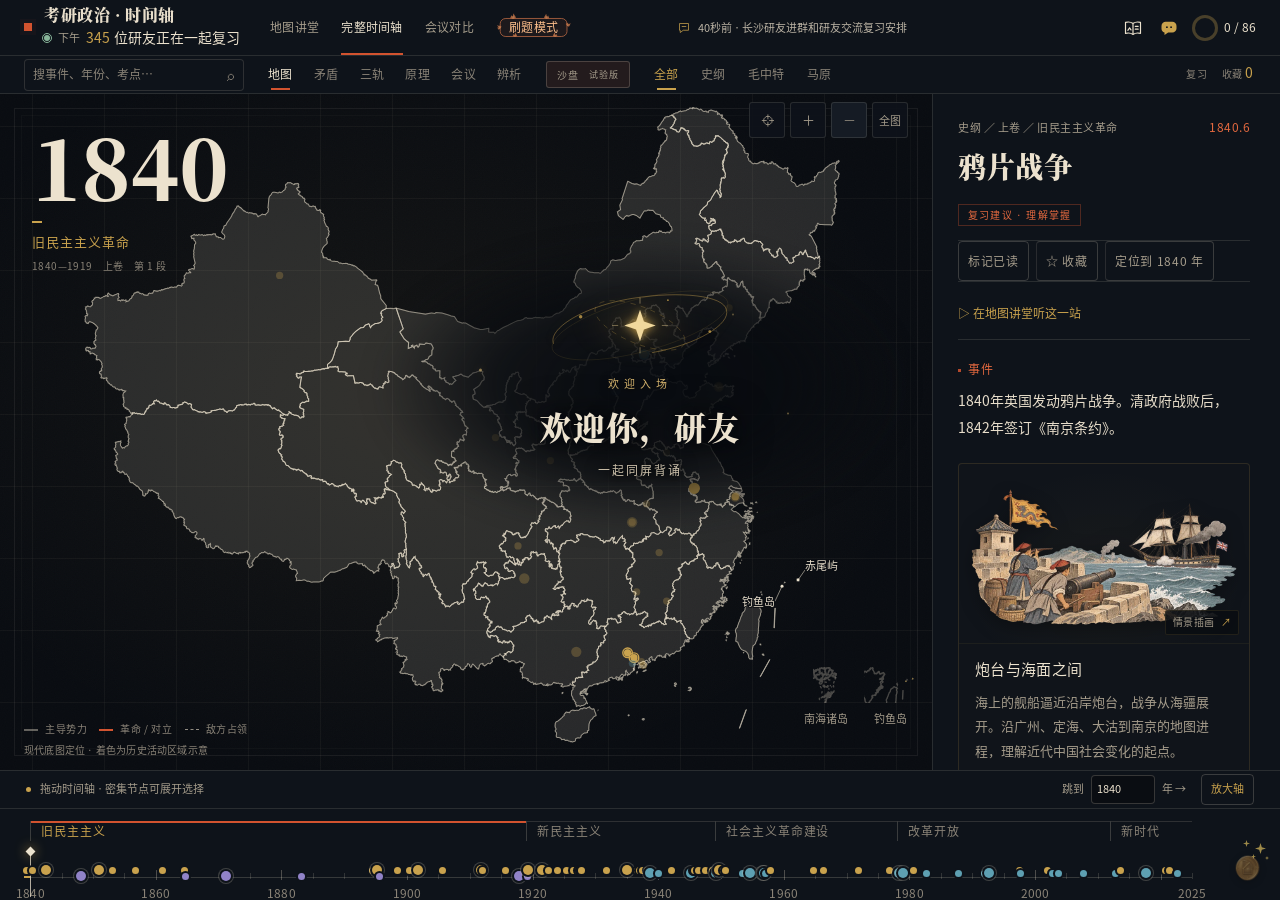
==== kaoyan-review.html @ 4784ce2b "史纲地图讲堂：47站语音讲解 + 动态地图 + 原创自测" ====
<!DOCTYPE html>
<html lang="zh-CN" data-theme="dark">
<head>
<meta charset="utf-8">
<meta name="viewport" content="width=device-width, initial-scale=1, viewport-fit=cover">
<title>考研政治 · 时间轴复习工作台</title>
<link rel="icon" href="data:image/svg+xml,%3Csvg xmlns=%27http://www.w3.org/2000/svg%27 viewBox=%270 0 64 64%27%3E%3Crect width=%2764%27 height=%2764%27 rx=%2714%27 fill=%27%230b1119%27/%3E%3Cpath d=%27M12 32h40%27 stroke=%27%23c9a24d%27 stroke-width=%272%27/%3E%3Ccircle cx=%2732%27 cy=%2732%27 r=%277%27 fill=%27%23c9a24d%27/%3E%3C/svg%3E">
<meta name="description" content="1840—2025 的考研政治时间轴：事件、矛盾、考点、易错，一轴串起史纲 / 毛中特 / 马原。">
<link rel="stylesheet" href="src/study-fonts.css?v=51">
<style>  :root{
    --plate:#080B10; --plate-2:#0D1219;
    --bg:#0A0D12; --surface:#0E131A; --surface-2:#151B24; --surface-3:#1B222C;
    --line:rgba(236,226,206,.11); --line-2:rgba(236,226,206,.19); --line-3:rgba(236,226,206,.30);
    --paper:#ECE2CE; --ink:#191C22; --text:#E8DECB; --text-dim:#A69D8C; --text-faint:#8A8377;
    --jin:#C9A24D; --qing:#5EA0B2; --dian:#9183C8; --zhu:#D2532F; --zhu-ink:#A2311C; --zhu-text:#E4693F;
    --serif:"KYSong","Songti SC","STSongti-SC",serif;
    --sans:"KYHan","PingFang SC","Hiragino Sans GB","Microsoft YaHei",sans-serif;
    --ease:cubic-bezier(.22,.68,.24,1);
  }
  @media (prefers-color-scheme: dark){ :root{ --plate:#080B10; --bg:#0A0D12; --surface:#0E131A; --text:#E8DECB; } }
  *{ box-sizing:border-box; margin:0; padding:0; }
  [hidden]{ display:none !important; }
  html,body{ height:100%; }
  body{ background:var(--bg); color:var(--text); font-family:var(--sans); font-size:15px;
    -webkit-font-smoothing:antialiased; text-rendering:optimizeLegibility; overflow:hidden; }
  button{ font:inherit; color:inherit; background:none; border:0; cursor:pointer; }
  input{ font:inherit; color:inherit; }
  ::selection{ background:rgba(201,162,77,.3); }
  button:focus-visible, a:focus-visible, [tabindex]:focus-visible{ outline:1.5px solid var(--jin); outline-offset:3px; }
  #q:focus-visible{ outline:1.5px solid var(--jin); outline-offset:2px; }

  /* ---------- 骨架 ---------- */
  #app{ display:grid; grid-template-rows:auto auto auto minmax(0,1fr) auto; grid-template-columns:minmax(0,1fr);
    height:100dvh; overflow:hidden; }

  #top{ display:flex; align-items:center; gap:22px; padding:0 22px; height:62px; min-width:0;
    border-bottom:1px solid var(--line); background:var(--surface); }
  #brand{ display:flex; align-items:center; gap:11px; min-width:0; }
  #brand em{ display:block; width:9px; height:9px; background:var(--zhu); flex:none; }
  #brand b{ display:block; font:700 16px/1.1 var(--serif); letter-spacing:.04em; white-space:nowrap; }
  #brand span{ display:block; margin-top:4px; font:400 12px/1 var(--sans); color:var(--text-faint); letter-spacing:.14em; white-space:nowrap; }

  #searchWrap{ position:relative; flex:1 1 200px; max-width:300px; }
  #q{ width:100%; height:34px; padding:0 26px 0 2px; background:none; border:0; border-bottom:1px solid var(--line-2);
    border-radius:0; font-size:14px; outline:none; transition:border-color .2s var(--ease); }
  #q:focus{ border-bottom-color:var(--jin); }
  #q::placeholder{ color:var(--text-faint); font-size:13px; }
  #q::-webkit-search-cancel-button{ -webkit-appearance:none; appearance:none; }
  #searchIcon{ position:absolute; right:4px; top:8px; color:var(--text-faint); font-size:14px; pointer-events:none; }

  .seg{ display:flex; gap:2px; flex:none; }
  .seg button{ position:relative; padding:0 13px; height:34px; font-size:13.5px; color:var(--text-faint);
    letter-spacing:.08em; transition:color .2s var(--ease); }
  .seg button::after{ content:""; position:absolute; left:13px; right:13px; bottom:0; height:1.5px;
    background:transparent; transition:background .2s var(--ease); }
  .seg button:hover{ color:var(--text-dim); }
  .seg button[aria-selected="true"]{ color:var(--text); }
  .seg button[aria-selected="true"]::after{ background:var(--zhu); }

  #stats{ display:flex; align-items:center; gap:14px; margin-left:auto; flex:none; }
  .stat{ padding:5px 2px; font-size:12.5px; color:var(--text-faint); letter-spacing:.06em; transition:color .2s var(--ease); }
  .stat:hover{ color:var(--text); }
  .stat b{ font:600 14px/1 var(--sans); color:var(--jin); font-variant-numeric:tabular-nums; }
  .stat[aria-pressed="true"]{ color:var(--text); box-shadow:inset 0 -1.5px 0 var(--jin); }
  #prog{ width:86px; height:1.5px; background:var(--line-2); position:relative; }
  #prog i{ display:block; height:100%; width:0; background:var(--jin);  }

  /* ---------- 案面 ---------- */
  main{ display:grid; grid-template-columns:minmax(0,1fr) 448px; min-height:0; }
  #stage{ position:relative; min-width:0; background:var(--plate); overflow:hidden; }
  #plate{ position:absolute; inset:0; }
  #plate::after{ content:""; position:absolute; inset:0; pointer-events:none;
    background-image:url("data:image/svg+xml,%3Csvg xmlns='http://www.w3.org/2000/svg' width='160' height='160'%3E%3Cfilter id='n'%3E%3CfeTurbulence type='fractalNoise' baseFrequency='.9' numOctaves='3' stitchTiles='stitch'/%3E%3C/filter%3E%3Crect width='160' height='160' filter='url(%23n)' opacity='.5'/%3E%3C/svg%3E");
    opacity:.035; mix-blend-mode:screen; }
  #plateGrid{ position:absolute; inset:-40px;
    background-image:linear-gradient(rgba(236,226,206,.042) 1px,transparent 1px),linear-gradient(90deg,rgba(236,226,206,.042) 1px,transparent 1px);
    background-size:72px 72px; }
  #plateGlow{ position:absolute; inset:0;
    background:radial-gradient(760px 560px at 44% 46%, rgba(201,162,77,.085), rgba(201,162,77,0) 68%); }
  #pFrame{ position:absolute; inset:18px; border:1px solid rgba(236,226,206,.10); pointer-events:none; }
  #pFrame::after{ content:""; position:absolute; inset:6px; border:1px solid rgba(236,226,206,.05); }
  #pMarks span{ position:absolute; width:13px; height:13px; pointer-events:none; }
  #pMarks span::before, #pMarks span::after{ content:""; position:absolute; background:rgba(236,226,206,.34); }
  #pMarks span::before{ width:13px; height:1px; } #pMarks span::after{ width:1px; height:13px; }
  #pMarks span:nth-child(1){ left:26px; top:26px; } #pMarks span:nth-child(1)::before{ left:0; top:0; } #pMarks span:nth-child(1)::after{ left:0; top:0; }
  #pMarks span:nth-child(2){ right:26px; top:26px; } #pMarks span:nth-child(2)::before{ right:0; top:0; } #pMarks span:nth-child(2)::after{ right:0; top:0; }
  #pMarks span:nth-child(3){ left:26px; bottom:26px; } #pMarks span:nth-child(3)::before{ left:0; bottom:0; } #pMarks span:nth-child(3)::after{ left:0; bottom:0; }
  #pMarks span:nth-child(4){ right:26px; bottom:26px; } #pMarks span:nth-child(4)::before{ right:0; bottom:0; } #pMarks span:nth-child(4)::after{ right:0; bottom:0; }

  #yearBox{ position:absolute; left:44px; top:34px; pointer-events:none; }
  #yearLabel{ font:400 12px/1 var(--sans); color:var(--text-faint); letter-spacing:.42em; writing-mode:vertical-rl;
    position:absolute; left:-20px; top:4px; }
  #yearNum{ display:flex; font:700 clamp(62px,7.4vw,112px)/1 var(--serif); color:var(--paper);
    letter-spacing:.005em; font-variant-numeric:tabular-nums; }
  #yearNum span{ display:block; width:.6em; text-align:center; }
  #yearUnder{ width:0; height:2px; margin-top:12px; background:var(--jin);  }
  #phaseName{ margin-top:14px; font:400 15px/1 var(--sans); color:var(--jin); letter-spacing:.16em; }
  #phaseSub{ margin-top:8px; font:400 12px/1 var(--sans); color:var(--text-faint); letter-spacing:.1em; font-variant-numeric:tabular-nums; }

  #hint{ position:absolute; right:44px; top:34px; text-align:right; font:400 12px/1.9 var(--sans);
    color:var(--text-faint); letter-spacing:.05em; pointer-events:none; }
  kbd{ display:inline-block; min-width:18px; padding:0 5px; border:1px solid var(--line-2); border-radius:2px;
    font:400 12px/17px var(--sans); color:var(--text-dim); text-align:center; }

  /* ---------- 地图 ---------- */
  #mapWrap{ position:absolute; inset:0; display:grid; place-items:center; padding:118px 28px 54px; }
  #mapSvg{ width:100%; height:100%; }
  #prov path{ fill:none; stroke:rgba(236,226,206,.24); stroke-width:1; transition:fill .4s var(--ease), stroke .4s var(--ease); }
  #zone path{ transition:fill .4s var(--ease), stroke .4s var(--ease); }
  #hist path{ fill:rgba(201,162,77,.07); stroke:rgba(201,162,77,.62); stroke-width:1.3;
    transition:fill .45s var(--ease), stroke .45s var(--ease), opacity .45s var(--ease); }
  #histTag{ position:absolute; right:44px; top:84px; max-width:460px; text-align:right;
    font:400 12.5px/1.6 var(--sans); color:var(--jin); letter-spacing:.04em; }
  .evdot circle.hit{ fill:transparent; }
  #mapLegend{ position:absolute; left:44px; bottom:26px; display:flex; gap:20px; font:400 12px/1 var(--sans);
    color:var(--text-faint); letter-spacing:.06em; }
  #mapLegend i{ display:inline-block; width:14px; height:2px; margin-right:7px; vertical-align:2px; }
  #mapNote{ position:absolute; right:44px; bottom:26px; max-width:44ch; text-align:right;
    font:400 12px/1.6 var(--sans); color:var(--text-faint); letter-spacing:.02em; }
  #nhInset{ position:absolute; right:44px; bottom:66px; width:76px; height:128px; border:1px solid var(--line-2);
    background:rgba(6,9,13,.6); }
  #nhInset::after{ content:""; position:absolute; inset:3px; border:1px solid rgba(236,226,206,.06); }
  #nhInset svg{ position:absolute; left:6px; top:4px; }
  #nhInset path{ fill:none; stroke:rgba(236,226,206,.38); stroke-width:1.3; }
  #nhInset span{ position:absolute; left:0; bottom:3px; width:100%; text-align:center; font:400 12px/1 var(--sans);
    color:var(--text-faint); letter-spacing:.04em; }


  /* ---------- 原理树 / 会议 / 辨析 ---------- */
  .vHead{ display:flex; align-items:baseline; gap:14px; padding-bottom:16px; border-bottom:1px solid var(--line); }
  .vHead b{ font:700 19px/1.2 var(--serif); color:var(--paper); letter-spacing:.04em; }
  .vHead span{ font:400 12.5px/1.5 var(--sans); color:var(--text-faint); letter-spacing:.04em; }
  #marxWrap{ position:absolute; inset:0; padding:calc(158px + clamp(62px,7.4vw,112px)) 44px 24px; overflow-y:auto; }
  #marxWrap::-webkit-scrollbar, #meetWrap::-webkit-scrollbar, #confWrap::-webkit-scrollbar{ width:5px; }
  #marxWrap::-webkit-scrollbar-thumb, #meetWrap::-webkit-scrollbar-thumb, #confWrap::-webkit-scrollbar-thumb{ background:rgba(236,226,206,.16); }
  #marxTree{ padding-top:6px; }
  .mx{ display:grid; grid-template-columns:16px 250px minmax(0,1fr); gap:16px; align-items:baseline;
    padding:11px 8px; border-bottom:1px solid var(--line); }
  .mx .dot{ width:5px; height:5px; background:var(--line-3); border-radius:50%; align-self:center; }
  .mx.lv1{ grid-template-columns:16px minmax(0,1fr) auto; margin-top:18px; border-bottom:1px solid var(--line-2);
    padding:14px 8px 10px; cursor:default; }
  .mx.lv1 .dot{ width:8px; height:8px; background:var(--zhu); border-radius:0; }
  .mx.lv1 .nm{ font:700 20px/1.3 var(--serif); color:var(--paper); letter-spacing:.04em; }
  .mx.lv1 .s{ font:400 12.5px/1.4 var(--sans); color:var(--text-faint); }
  .mx.lv2{ cursor:pointer; transition:background .18s var(--ease); }
  .mx.lv2:hover{ background:rgba(236,226,206,.035); }
  .mx.lv2 .nm{ font:400 15px/1.4 var(--sans); color:var(--text); }
  .mx.lv2 .s{ font:400 13px/1.55 var(--sans); color:var(--text-faint); text-align:right; }
  .mx.lv2[data-on="true"]{ background:rgba(201,162,77,.07); }
  .mx.lv2[data-on="true"] .dot{ background:var(--jin); }

  #meetWrap{ position:absolute; inset:0; padding:calc(158px + clamp(62px,7.4vw,112px)) 44px 24px; overflow-y:auto; }
  .mtGroup{ margin:20px 0 6px; font:600 12px/1 var(--sans); color:var(--zhu-text); letter-spacing:.22em; }
  .mt{ display:grid; grid-template-columns:74px 190px minmax(0,1fr); gap:16px; align-items:baseline;
    padding:9px 8px; border-bottom:1px solid var(--line); cursor:pointer; transition:background .18s var(--ease); }
  .mt:hover{ background:rgba(236,226,206,.035); }
  .mt[data-on="true"]{ background:rgba(201,162,77,.07); }
  .mt .y{ font:400 12.5px/1.5 var(--sans); color:var(--jin); font-variant-numeric:tabular-nums; }
  .mt .n{ font:400 14px/1.5 var(--sans); color:var(--text); }
  .mt .c{ font:400 13px/1.55 var(--sans); color:var(--text-faint); }

  #confWrap{ position:absolute; inset:0; padding:calc(158px + clamp(62px,7.4vw,112px)) 44px 24px; overflow-y:auto; }
  #confGrid{ display:grid; grid-template-columns:1fr 1fr; gap:14px; padding-top:16px; }
  .cf{ border:1px solid var(--line); background:rgba(236,226,206,.018); padding:16px 18px 15px; }
  .cf .vs{ display:grid; grid-template-columns:1fr 14px 1fr; gap:8px; align-items:start; }
  .cf .a, .cf .b{ font:600 13.5px/1.4 var(--sans); color:var(--paper); }
  .cf .b{ text-align:right; }
  .cf .x{ font:400 12px/1.4 var(--sans); color:var(--zhu-text); text-align:center; padding-top:1px; }
  .cf .d{ margin-top:11px; font:400 13px/1.68 var(--sans); color:var(--text-dim); }
  .cf .t{ margin-top:9px; padding-top:9px; border-top:1px dashed var(--line); font:400 12.5px/1.6 var(--sans); color:var(--zhu-text); }

  /* ---------- 矛盾阶梯 ---------- */
  #ladderWrap{ position:absolute; inset:0; padding:calc(104px + clamp(62px,7.4vw,112px)) 44px 30px; overflow-y:auto; }
  #ladderHint{ padding:16px 0 0 22px; font:400 12px/1.8 var(--sans); color:var(--text-faint); letter-spacing:.06em; }
  .rung{ display:grid; grid-template-columns:132px minmax(0,1fr); gap:20px; padding:18px 14px 18px 22px;
    border-top:1px solid var(--line); position:relative; cursor:pointer; transition:background .25s var(--ease); }
  .rung:last-of-type{ border-bottom:1px solid var(--line); }
  .rung:hover{ background:rgba(236,226,206,.025); }
  .rung::before{ content:""; position:absolute; left:0; top:16px; bottom:16px; width:2px; background:transparent;
    transition:background .25s var(--ease); }
  .rung[data-on="true"]{ background:rgba(201,162,77,.055); }
  .rung[data-on="true"]::before{ background:var(--zhu); }
  .rung .yr{ font:500 13.5px/1.6 var(--sans); color:var(--jin); font-variant-numeric:tabular-nums; letter-spacing:.02em; }
  .rung .tx{ font:400 16px/1.65 var(--serif); color:rgba(232,222,203,.66); transition:color .25s var(--ease); }
  .rung[data-on="true"] .tx{ color:var(--paper); }
  .rung .src{ margin-top:7px; font:400 12px/1.5 var(--sans); color:var(--text-faint); letter-spacing:.03em; }

  /* ---------- 三轨 ---------- */
  #triWrap{ position:absolute; inset:0; padding:calc(104px + clamp(62px,7.4vw,112px)) 44px 26px; display:flex; flex-direction:column; }
  #triHead{ padding:0 0 16px; }
  #triHead b{ font:700 18px/1.2 var(--serif); color:var(--paper); letter-spacing:.04em; }
  #triHead span{ display:block; margin-top:9px; font:400 12px/1 var(--sans); color:var(--text-faint); letter-spacing:.14em; }
  .lane{ display:grid; grid-template-columns:120px minmax(0,1fr); align-items:center; gap:20px; flex:1; min-height:0;
    border-top:1px solid var(--line); }
  .lane .nm{ font:700 25px/1 var(--serif); color:var(--paper); letter-spacing:.04em; }
  .lane .nm span{ display:block; margin-top:10px; font:400 12px/1 var(--sans); color:var(--text-faint); letter-spacing:.06em; }
  .lane .track{ position:relative; height:60px; }
  .lane .track::before{ content:""; position:absolute; left:0; right:0; top:29px; height:1px;
    background:linear-gradient(90deg, rgba(236,226,206,.06), rgba(236,226,206,.22), rgba(236,226,206,.06)); }
  .lane .track .d{ position:absolute; top:24px; width:11px; height:11px; border-radius:50%; margin-left:-5.5px; cursor:pointer;
    transition:transform .2s var(--ease), opacity .3s var(--ease), box-shadow .2s var(--ease);
    box-shadow:0 0 0 3px var(--plate); }
  .lane .track .d:hover{ transform:scale(1.45); box-shadow:0 0 0 3px var(--plate), 0 0 0 4px rgba(236,226,206,.5); }
  #triNow{ position:absolute; top:0; height:0; width:1px; background:rgba(236,226,206,.55); pointer-events:none;
     }
  #triNow::before{ content:""; position:absolute; left:-3px; top:-4px; width:7px; height:7px; border-radius:50%; background:var(--paper); }

  /* ---------- 时间轴 ---------- */
  #foot{ border-top:1px solid var(--line); background:var(--surface); min-width:0; }
  #axisScroll{ overflow-x:auto; overflow-y:hidden; }
  #axisScroll::-webkit-scrollbar{ height:5px; }
  #axisScroll::-webkit-scrollbar-track{ background:transparent; }
  #axisScroll::-webkit-scrollbar-thumb{ background:rgba(236,226,206,.16); }
  #axisInner{ position:relative; min-width:1080px; height:124px; margin:0 44px; }
  #bands{ position:absolute; left:0; right:0; top:12px; height:20px; }
  #bands div{ position:absolute; top:0; height:20px; overflow:hidden; white-space:nowrap; font:400 12px/20px var(--sans);
    color:var(--text-faint); letter-spacing:.08em; padding-left:10px; border-left:1px solid var(--line-2); transition:color .3s var(--ease); }
  #bands div::before{ content:""; position:absolute; left:0; right:0; top:0; height:1px; background:rgba(236,226,206,.14); }
  #bands div[data-on="true"]{ color:var(--jin); }
  #bands div[data-on="true"]::before{ background:var(--zhu); height:2px; }
  #track{ position:absolute; left:0; right:0; top:68px; height:1px; background:rgba(236,226,206,.18); }
  #trackFill{ position:absolute; left:0; top:67px; height:2px; background:var(--jin); }
  #ticks div{ position:absolute; top:64px; width:1px; height:6px; background:rgba(236,226,206,.16); }
  #ticks div.major{ top:61px; height:10px; background:rgba(236,226,206,.28); }
  #ticks span{ position:absolute; top:78px; transform:translateX(-50%); font:400 12px/1 var(--sans); color:var(--text-faint);
    font-variant-numeric:tabular-nums; letter-spacing:.02em; }
  #nodes{ position:absolute; inset:0; pointer-events:none; z-index:3; }
  .node{ position:absolute; pointer-events:auto; z-index:3; top:68px; width:7px; height:7px; margin:-3.5px 0 0 -3.5px;
    border-radius:50%; cursor:pointer; box-shadow:0 0 0 2px var(--surface); transition:transform .16s var(--ease), opacity .3s var(--ease); }
  .node.k{ width:10px; height:10px; margin:-5px 0 0 -5px; box-shadow:0 0 0 2px var(--surface), 0 0 0 3px rgba(236,226,206,.22); }
  .node:hover{ transform:scale(1.7); }
  .node[data-dim="true"]{ opacity:.16; }
  #cursor{ position:absolute; top:44px; width:1px; height:44px; background:rgba(236,226,206,.75); pointer-events:none;
     }
  #cursor b{ position:absolute; top:-5px; left:-3.5px; width:7px; height:7px; background:var(--paper);
    transform:rotate(45deg); box-shadow:0 0 12px rgba(201,162,77,.8); }
  #scrub{ position:absolute; left:0; right:0; top:46px; height:40px; cursor:ew-resize; touch-action:none; z-index:2; }

  /* ---------- 卷宗 ---------- */
  #side{ border-left:1px solid var(--line); background:var(--surface); overflow:hidden; position:relative;
    display:flex; flex-direction:column; }
  #sideScroll{ flex:1 1 auto; min-height:0; overflow-y:auto; }
  #sideScroll::-webkit-scrollbar{ width:5px; }
  #sideScroll::-webkit-scrollbar-thumb{ background:rgba(236,226,206,.16); }
  #card{ padding:30px 30px 44px; }
  .kick{ display:flex; align-items:baseline; justify-content:space-between; gap:12px;
    font:400 12px/1 var(--sans); color:var(--text-faint); letter-spacing:.14em; }
  .kick .date{ color:var(--zhu-text); font-weight:600; letter-spacing:.02em; font-variant-numeric:tabular-nums; }
  #cName{ margin-top:16px; font:700 33px/1.22 var(--serif); color:var(--paper); letter-spacing:.01em; }
  #cFreq{ display:inline-flex; align-items:center; gap:6px; margin-top:14px; padding:4px 10px; border:1px solid var(--line-2);
    font:400 12px/1.4 var(--sans); letter-spacing:.12em; color:var(--text-dim); }
  #cFreq[data-f="1"]{ color:var(--zhu-text); border-color:rgba(228,105,63,.45); }
  #cFreq[data-f="1"]::before, #cFreq[data-f="2"]::before, #cFreq[data-f="3"]::before{ content:""; width:5px; height:5px; background:currentColor; }
  #cActs{ display:flex; gap:2px; margin-top:20px; border-top:1px solid var(--line); border-bottom:1px solid var(--line); }
  #cActs button{ flex:1; height:40px; font-size:12.5px; color:var(--text-faint); letter-spacing:.06em;
    transition:color .2s var(--ease), background .2s var(--ease); }
  #cActs button + button{ border-left:1px solid var(--line); }
  #cActs button:hover{ color:var(--text); background:rgba(236,226,206,.03); }
  #cActs button[data-on="true"]{ color:var(--jin); }
  .sec{ margin-top:24px; }
  .sec h3{ font:600 12px/1 var(--sans); letter-spacing:.22em; color:var(--zhu-text); margin-bottom:10px; }
  .sec h3.mut{ color:var(--text-faint); }
  .sec p{ font:400 15.5px/1.72 var(--sans); color:var(--text); }
  .sec p.ser{ font:400 16.5px/1.66 var(--serif); }
  .sec ul{ list-style:none; }
  .sec li{ position:relative; padding-left:17px; margin-bottom:8px; font:400 15px/1.62 var(--sans); color:var(--text); }
  .sec li::before{ content:""; position:absolute; left:0; top:8px; width:6px; height:1.5px; background:var(--jin); }
  .sec.trap{ margin:24px -30px 0; padding:18px 30px 20px; background:rgba(210,83,47,.055); border-top:1px solid rgba(210,83,47,.22); }
  .sec.trap h3{ color:var(--zhu-text); }
  .sec.trap p{ color:rgba(232,222,203,.92); }
  #cNav{ display:flex; margin-top:26px; border-top:1px solid var(--line); }
  #cNav button{ flex:1; min-width:0; padding:14px 0 0; text-align:left; font-size:12px; color:var(--text-faint); letter-spacing:.1em; }
  #cNav button + button{ padding-left:16px; border-left:1px solid var(--line); text-align:left; }
  #cNav button:hover{ color:var(--text-dim); }
  #cNav button b{ display:block; margin-top:7px; font:400 14px/1.35 var(--sans); color:var(--text); letter-spacing:0; }
  #cNav button:disabled{ opacity:.3; cursor:default; }
  #cardSeal{ display:none; }

  #empty{ padding:90px 30px; text-align:center; color:var(--text-faint); font-size:13.5px; line-height:2; }
  #results{ padding:0 0 40px; }
  #results .kick{ padding:18px 30px 12px; border-bottom:1px solid var(--line); align-items:center; }
  #listClose{ font-size:12px; color:var(--text-faint); letter-spacing:.1em; padding:4px 0; transition:color .2s var(--ease); }
  #listClose:hover{ color:var(--text); }
  #results button{ display:block; width:100%; text-align:left; padding:13px 30px; border-bottom:1px solid var(--line);
    transition:background .18s var(--ease); }
  #results button:hover{ background:rgba(236,226,206,.03); }
  #results b{ display:block; font:400 14.5px/1.45 var(--sans); color:var(--text); }
  #results button span{ display:block; margin-top:5px; font:400 12px/1 var(--sans); color:var(--text-faint); letter-spacing:.06em; }

  #ver{ flex:none; padding:12px 30px; font:400 12px/1.8 var(--sans); color:var(--text-faint);
    letter-spacing:.02em; border-top:1px solid var(--line); background:var(--surface); }
  #ver b{ color:var(--text-dim); font-weight:500; }

  #sheetBar{ display:none; align-items:center; justify-content:space-between; padding:10px 20px 0; }
  #sheetBar i{ display:block; width:34px; height:3px; background:var(--line-2); border-radius:2px; }
  #sheetClose{ font-size:12.5px; color:var(--text-faint); padding:6px 8px; letter-spacing:.1em; }

  @media (max-width:1180px){
    main{ grid-template-columns:1fr; }
    #side{ position:fixed; left:0; right:0; bottom:0; top:auto; max-height:64dvh; border-left:0; border-top:1px solid var(--line);
      border-radius:14px 14px 0 0; transform:translateY(101%); transition:transform .34s var(--ease);
      box-shadow:0 -22px 60px rgba(0,0,0,.55); z-index:30; }
    #side[data-open="true"]{ transform:none; }
    #sheetBar{ display:flex; }
  }
  @media (max-width:1180px){
    #top{ height:auto; padding:10px 14px; gap:10px 14px; flex-wrap:wrap; }
    #brand{ flex:1 1 auto; }
    #searchWrap{ flex:1 1 100%; order:9; max-width:none; }
    .seg{ flex:0 0 auto; }
    #laneSeg{ flex:1 1 100%; order:6; }
    #laneSeg button{ flex:1; }
    #stats{ display:none; }
    #hint{ display:none; }
    #yearBox{ left:30px; top:22px; }
    #yearNum{ font-size:clamp(44px,12vw,72px); }
    #yearLabel{ display:none; }
    #pFrame{ inset:12px; } #pMarks span{ display:none; }
    #mapWrap{ padding:calc(72px + clamp(44px,12vw,72px)) 10px 46px; }
    #mapLegend{ left:16px; bottom:12px; gap:10px; font-size:12px; }
    #mapNote{ left:16px; right:16px; bottom:32px; text-align:left; font-size:12px; }
    #nhInset{ right:14px; bottom:58px; width:70px; height:110px; }
    #nhInset svg{ width:52px; height:96px; left:4px; }
    #ladderWrap{ padding:calc(72px + clamp(44px,12vw,72px)) 16px 20px; }
    #marxWrap, #meetWrap, #confWrap{ padding:calc(102px + clamp(44px,12vw,72px)) 16px 20px; }
    #confGrid{ grid-template-columns:1fr; gap:10px; }
    .mx{ grid-template-columns:14px 128px minmax(0,1fr); gap:10px; padding:9px 4px; }
    .mx.lv2 .s{ font-size:12px; }
    .mt{ grid-template-columns:58px 120px minmax(0,1fr); gap:10px; padding:8px 4px; }
    .mt .c{ font-size:12px; }
    .rung{ grid-template-columns:96px minmax(0,1fr); gap:12px; padding:14px 4px 14px 14px; }
    .rung .tx{ font-size:14.5px; }
    #triWrap{ padding:calc(72px + clamp(44px,12vw,72px)) 16px 18px; }
    .lane{ grid-template-columns:62px minmax(0,1fr); gap:10px; }
    .lane .nm{ font-size:16px; }
    #axisInner{ margin:0 14px; height:132px; }
    #card{ padding:26px 22px 40px; }
    .sec.trap{ margin:22px -22px 0; padding:16px 22px 18px; }
    #cardSeal{ display:none; }
  }
  @media (prefers-reduced-motion:reduce){ *{ transition:none !important; } }

  /* ---------- 关注抖音 ---------- */
  #followPill{ position:fixed; right:18px; bottom:96px; z-index:60; display:inline-flex; align-items:center; gap:8px;
    padding:9px 15px 9px 12px; border-radius:999px; border:1px solid rgba(201,162,77,.55);
    background:rgba(18,21,26,.82); color:#EFE6D3; font:500 13px/1 var(--hei, "MiSans", "PingFang SC", sans-serif);
    letter-spacing:.06em; cursor:pointer; backdrop-filter:blur(10px); box-shadow:0 8px 26px rgba(0,0,0,.45);
    transition:transform .18s, border-color .18s, background .18s; }
  #followPill:hover{ transform:translateY(-2px); border-color:rgba(201,162,77,.95); background:rgba(24,28,34,.92); }
  #followPill i{ width:7px; height:7px; border-radius:50%; background:#E0603C; box-shadow:0 0 0 0 rgba(224,96,60,.6); animation:fpulse 2.4s infinite; }
  @keyframes fpulse{ 0%{ box-shadow:0 0 0 0 rgba(224,96,60,.55) } 70%{ box-shadow:0 0 0 9px rgba(224,96,60,0) } 100%{ box-shadow:0 0 0 0 rgba(224,96,60,0) } }
  #followModal{ position:fixed; inset:0; z-index:90; display:grid; place-items:center; background:rgba(6,8,11,.72); backdrop-filter:blur(6px); }
  #followModal[hidden]{ display:none; }
  .fm-card{ position:relative; width:min(88vw,340px); padding:26px 26px 22px; border-radius:6px;
    background:linear-gradient(180deg,#151920,#101318); border:1px solid rgba(201,162,77,.35); color:#EFE6D3;
    box-shadow:0 30px 80px rgba(0,0,0,.7); text-align:center; }
  .fm-card .fm-k{ font:500 11px/1 "MiSans","PingFang SC",sans-serif; letter-spacing:.5em; color:#C9A24D; }
  .fm-card .fm-q{ margin:16px auto 0; width:190px; height:190px; background:#F7F1E4; padding:9px; border-radius:3px; }
  .fm-card .fm-q img{ width:100%; height:100%; display:block; }
  .fm-card .fm-n{ margin-top:14px; font:500 13px/1.5 "MiSans","PingFang SC",sans-serif; letter-spacing:.08em; color:rgba(239,230,211,.9); }
  .fm-card .fm-p{ margin-top:12px; font:400 12.5px/1.85 "MiSans","PingFang SC",sans-serif; color:rgba(239,230,211,.55); text-align:left; }
  .fm-card .fm-f{ margin-top:14px; font:400 11px/1 "MiSans","PingFang SC",sans-serif; letter-spacing:.28em; color:rgba(201,162,77,.75); }
  #followClose{ position:absolute; right:10px; top:8px; width:30px; height:30px; border:0; background:none; color:rgba(239,230,211,.5); font-size:20px; cursor:pointer; }
  #followClose:hover{ color:#EFE6D3; }
  @media (max-width:720px){ #followPill{ right:12px; bottom:150px; font-size:12px; padding:8px 13px 8px 10px; } }

  /* ---------- 沙盘推演 ---------- */
  .sandBtn{ display:inline-flex; align-items:center; gap:7px; height:30px; padding:0 12px; margin-right:10px;
    border:1px solid rgba(224,96,60,.55); background:rgba(224,96,60,.10); color:#F0A183; border-radius:3px;
    font:500 12.5px/1 "MiSans","PingFang SC",sans-serif; letter-spacing:.08em; cursor:pointer; }
  .sandBtn:hover{ background:rgba(224,96,60,.2); border-color:rgba(224,96,60,.9); color:#FFC6AE; }
  .sandBtn i{ width:6px; height:6px; border-radius:50%; background:#E0603C; box-shadow:0 0 8px #E0603C; }
  #sand{ position:fixed; inset:0; z-index:120; display:flex; flex-direction:column;
    background:radial-gradient(1200px 700px at 20% 0%, #12161d 0%, #0a0d12 55%, #070a0e 100%); color:#EFE6D3; }
  #sand[hidden]{ display:none; }
  .sb-head{ display:flex; align-items:center; justify-content:space-between; padding:16px 22px 10px; border-bottom:1px solid rgba(239,230,211,.10); }
  .sb-title{ font:600 17px/1 "KYSong","Songti SC",serif; letter-spacing:.06em; }
  .sb-title em{ font-style:normal; font-size:12px; color:#C9A24D; letter-spacing:.14em; margin-left:10px;
    font-family:"MiSans","PingFang SC",sans-serif; }
  #sandClose{ background:none; border:1px solid rgba(239,230,211,.25); color:rgba(239,230,211,.7); border-radius:3px;
    padding:7px 12px; font:400 12px/1 "MiSans","PingFang SC",sans-serif; cursor:pointer; }
  #sandClose:hover{ border-color:rgba(239,230,211,.6); color:#EFE6D3; }
  .sb-body{ flex:1; display:grid; grid-template-columns:186px minmax(0,1fr) 316px; gap:14px; padding:14px 22px 8px; min-height:0; }
  .sb-list{ display:flex; flex-direction:column; gap:6px; overflow:auto; }
  .sb-list button{ text-align:left; padding:11px 12px; border:1px solid rgba(239,230,211,.12); border-radius:3px;
    background:rgba(239,230,211,.03); color:rgba(239,230,211,.75); cursor:pointer; display:flex; flex-direction:column; gap:4px; }
  .sb-list button b{ font:600 13px/1.2 "KYSong",serif; color:#EFE6D3; letter-spacing:.04em; }
  .sb-list button span{ font:400 11.5px/1.3 "MiSans","PingFang SC",sans-serif; color:rgba(239,230,211,.5); }
  .sb-list button.on{ border-color:rgba(224,96,60,.75); background:rgba(224,96,60,.12); }
  .sb-list button.on b{ color:#F3A488; }
  .sb-stage{ position:relative; min-width:0; border:1px solid rgba(239,230,211,.10); border-radius:4px; overflow:hidden;
    background:radial-gradient(760px 460px at 50% 38%, #10151d 0%, #080b10 100%); }
  #sbSvg{ position:absolute; inset:0; width:100%; height:100%; }
  .sb-hint{ position:absolute; left:14px; bottom:10px; font:400 11px/1 "MiSans","PingFang SC",sans-serif; color:rgba(239,230,211,.35); letter-spacing:.06em; }
  .sb-panel{ overflow:auto; padding:2px 4px 8px; }
  .sb-panel .sb-k{ font:400 11px/1 "MiSans","PingFang SC",sans-serif; color:#C9A24D; letter-spacing:.2em; }
  .sb-panel .sb-h{ margin-top:10px; font:600 21px/1.3 "KYSong",serif; letter-spacing:.02em; }
  .sb-panel .sb-brief{ margin-top:8px; font:400 12.5px/1.85 "MiSans","PingFang SC",sans-serif; color:rgba(239,230,211,.62); }
  .sb-pts{ margin-top:16px; border-top:1px solid rgba(239,230,211,.12); padding-top:12px; }
  .sb-ph{ font:400 11px/1 "MiSans","PingFang SC",sans-serif; color:#C9A24D; letter-spacing:.18em; }
  .sb-pt{ display:grid; grid-template-columns:16px 1fr; gap:8px; margin-top:9px; font:400 12.5px/1.7 "MiSans","PingFang SC",sans-serif; color:rgba(239,230,211,.85); }
  .sb-pt i{ font-style:normal; font-family:"KYSong",serif; color:#E0603C; }
  .sb-err{ margin-top:16px; padding:12px 13px; border-left:2px solid #E0603C; background:rgba(224,96,60,.10);
    font:400 12.5px/1.8 "MiSans","PingFang SC",sans-serif; color:rgba(239,230,211,.82); }
  .sb-err b{ color:#F3A488; font-weight:500; margin-right:8px; }
  .sb-bar{ display:flex; align-items:center; gap:14px; padding:10px 22px 16px; border-top:1px solid rgba(239,230,211,.10); }
  #sbPlay{ width:38px; height:32px; border:1px solid rgba(201,162,77,.55); background:rgba(201,162,77,.12);
    color:#E9C979; border-radius:3px; cursor:pointer; font-size:12px; }
  #sbScrub{ flex:1; accent-color:#E0603C; }
  #sbTime{ font:400 12px/1 "MiSans","PingFang SC",sans-serif; color:rgba(239,230,211,.55); letter-spacing:.08em; min-width:92px; text-align:right; }
  @media (max-width:900px){ .sb-body{ grid-template-columns:1fr; } .sb-list{ flex-direction:row; overflow-x:auto; } .sb-panel{ display:none; } }

  /* ---------- 通告条 ---------- */
  #notice{ display:flex; align-items:center; gap:14px; flex:none; height:34px; padding:0 14px 0 18px;
    background:linear-gradient(90deg,#F2EAD9 0%,#EADEC9 52%,#DFD0B4 100%); color:#2A2620;
    font:400 12.5px/1 var(--sans); letter-spacing:.03em; position:relative; }
  #notice::after{ content:""; position:absolute; left:0; right:0; bottom:0; height:1px;
    background:repeating-linear-gradient(90deg,rgba(25,28,34,.22) 0 5px,transparent 5px 11px); }
  .nt-tag{ display:inline-flex; align-items:center; gap:7px; flex:none; padding-right:14px;
    border-right:1px solid rgba(25,28,34,.22); font-weight:600; letter-spacing:.1em; }
  .nt-tag i{ width:6px; height:6px; background:#D2532F; flex:none; }
  .nt-run{ min-width:0; overflow:hidden; white-space:nowrap; text-overflow:ellipsis; color:#3B342A; }
  .nt-run em{ font-style:normal; font-weight:700; color:#8E2A12; }
  .nt-m{ display:none; }
  #ntGo{ margin-left:auto; flex:none; padding:3px 0 2px; color:#8E2A12; font:600 12.5px/1 var(--sans);
    letter-spacing:.05em; box-shadow:inset 0 -1px 0 rgba(142,42,18,.5); }
  #ntGo:hover{ color:#B03A1B; box-shadow:inset 0 -2px 0 #B03A1B; }
  #ntClose{ flex:none; width:20px; height:20px; color:rgba(42,38,32,.42); font-size:13px; line-height:1; }
  #ntClose:hover{ color:#2A2620; }

  /* ---------- 冲刺外挂条 ---------- */
  #tools{ display:flex; align-items:center; flex:none; height:44px; padding:0 14px; background:var(--surface);
    border-bottom:1px solid var(--line); overflow-x:auto; scrollbar-width:none; }
  #tools::-webkit-scrollbar{ display:none; }
  .tl-k{ flex:none; font:600 11px/1 var(--sans); letter-spacing:.26em; color:rgba(201,162,77,.85);
    padding-right:13px; margin-right:13px; border-right:1px solid var(--line); }
  .lock{ position:relative; flex:none; display:inline-flex; align-items:center; gap:7px; height:27px;
    padding:0 11px; border:1px solid rgba(236,226,206,.15); border-radius:2px; background:rgba(236,226,206,.03);
    color:var(--text-dim); font:400 12.5px/1 var(--sans); letter-spacing:.02em;
    transition:border-color .18s var(--ease),background .18s var(--ease),transform .18s var(--ease); }
  .lock + .lock{ margin-left:8px; }
  .lock em{ display:inline-flex; align-items:center; color:rgba(201,162,77,.62); transition:color .18s var(--ease); }
  .lock:hover em{ color:rgba(233,201,121,.95); }
  .lock b{ font-weight:500; color:var(--text); }
  .lock span{ font-size:10px; letter-spacing:.1em; color:rgba(228,105,63,.92); padding:2px 4px 1px;
    border:1px solid rgba(228,105,63,.32); border-radius:2px; }
  .lock:hover{ border-color:rgba(201,162,77,.6); background:rgba(201,162,77,.08); transform:translateY(-1px); }
  .lock[data-voted="true"]{ border-color:rgba(228,105,63,.62); background:rgba(228,105,63,.10); }
  .lock[data-voted="true"] em{ opacity:1; }
  .tl-note{ flex:none; margin-left:14px; font:400 11.5px/1 var(--sans); color:var(--text-faint); letter-spacing:.05em; }

  /* ---------- 待解锁 / 投票弹窗 ---------- */
  #lockModal{ position:fixed; inset:0; z-index:95; display:grid; place-items:center; padding:18px;
    background:rgba(6,8,11,.78); backdrop-filter:blur(8px); }
  #lockModal[hidden]{ display:none; }
  .lk-card{ position:relative; width:min(94vw,600px); max-height:88dvh; overflow:auto; padding:30px 30px 24px;
    border:1px solid rgba(201,162,77,.30); border-radius:5px; color:#EFE6D3;
    background:radial-gradient(760px 300px at 12% -10%,#1D2430 0%,#12161D 46%,#0C0F14 100%);
    box-shadow:0 34px 90px rgba(0,0,0,.72); }
  .lk-k{ font:500 10.5px/1 var(--sans); letter-spacing:.46em; color:#C9A24D; }
  .lk-card h3{ margin-top:13px; font:600 25px/1.3 var(--serif); letter-spacing:.05em; }
  .lk-p{ margin-top:10px; font:400 12.5px/1.85 var(--sans); color:rgba(239,230,211,.56); }
  .lk-list{ margin-top:18px; border-top:1px solid rgba(236,226,206,.12); list-style:none; }
  .lk-list li{ border-bottom:1px solid rgba(236,226,206,.10); }
  .lk-list button{ width:100%; display:grid; grid-template-columns:34px minmax(0,1fr) auto; gap:0 12px;
    align-items:baseline; padding:14px 4px 13px; text-align:left; }
  .lk-list i{ grid-row:1/3; font:400 24px/1 var(--serif); color:rgba(228,105,63,.85); }
  .lk-list b{ font:600 15px/1.3 var(--serif); letter-spacing:.03em; color:#EFE6D3; }
  .lk-list span{ grid-column:2; margin-top:5px; font:400 12px/1.7 var(--sans); color:rgba(239,230,211,.5); }
  .lk-list em{ grid-row:1; grid-column:3; font-style:normal; font:400 10.5px/1 var(--sans); letter-spacing:.12em;
    color:rgba(201,162,77,.9); border:1px solid rgba(201,162,77,.30); border-radius:2px; padding:3px 5px 2px; }
  .lk-list button:hover{ background:rgba(236,226,206,.03); }
  .lk-list button[data-voted="true"]{ background:rgba(228,105,63,.08); }
  .lk-list button[data-voted="true"] em{ color:#F3A488; border-color:rgba(228,105,63,.5); }
  .lk-foot{ display:flex; align-items:center; gap:16px; margin-top:20px; }
  .lk-qr{ flex:none; width:84px; height:84px; padding:5px; background:#F7F1E4; border-radius:3px; }
  .lk-qr img{ width:100%; height:100%; display:block; }
  .lk-ft{ display:flex; flex-direction:column; gap:6px; }
  .lk-ft b{ font:600 13.5px/1 var(--serif); letter-spacing:.06em; color:#EFE6D3; }
  .lk-ft span{ font:400 12px/1.6 var(--sans); color:rgba(239,230,211,.5); }
  .lk-ft .lk-hint{ color:rgba(228,105,63,.8); }
  .lk-mine{ margin-top:16px; padding:9px 12px; border-left:2px solid rgba(236,226,206,.2);
    font:400 12px/1.6 var(--sans); color:rgba(239,230,211,.42); transition:color .2s var(--ease),border-color .2s var(--ease); }
  .lk-mine[data-on="true"]{ border-left-color:#E0603C; color:rgba(243,164,136,.95); }
  .lk-mine b{ font-weight:600; }
  #lkClose{ position:absolute; right:12px; top:10px; width:28px; height:28px; color:rgba(239,230,211,.45); font-size:15px; }
  #lkClose:hover{ color:#EFE6D3; }

  @media (max-width:1180px){
    #notice{ height:auto; min-height:30px; padding:6px 12px; gap:10px; }
    .nt-tag{ display:none; }
    .nt-run{ display:none; }
    .nt-m{ display:block; font-size:11.5px; }
    #ntGo{ display:none; }
    #tools{ height:40px; padding:0 12px; }
    .tl-note{ display:none; }
  }
  /* 手机上把沙盘按钮收到右上角，省一整行给地图 */
  @media (max-width:1180px){
    #top{ position:relative; }
    .sandBtn{ position:absolute; right:12px; top:11px; margin:0; height:26px; font-size:11.5px; padding:0 10px; }
    #brand{ padding-right:96px; }
  }
  @media (max-width:1180px){
    #tools{ -webkit-mask-image:linear-gradient(90deg,#000 0,#000 calc(100% - 30px),transparent 100%);
      mask-image:linear-gradient(90deg,#000 0,#000 calc(100% - 30px),transparent 100%); }
  }
  @media (max-width:720px){
    #followPill{ display:none; }
    #histTag{ display:none; }
    #mapWrap{ padding-bottom:74px; }
    #mapLegend{ bottom:50px; font-size:11px; gap:9px; }
    #mapNote{ bottom:14px; left:14px; right:14px; font-size:10.5px; line-height:1.5; }
    #nhInset{ right:10px; bottom:66px; }
    .lk-card{ padding:24px 18px 20px; }
    .lk-card h3{ font-size:20px; }
    .lk-p{ font-size:12px; }
    .lk-list button{ grid-template-columns:26px minmax(0,1fr); gap:0 10px; padding:12px 2px; }
    .lk-list i{ grid-row:auto; font-size:20px; }
    .lk-list em{ grid-row:auto; grid-column:2; justify-self:start; margin-top:7px; }
    .lk-foot{ flex-direction:column; align-items:flex-start; gap:10px; }
    #lockModal{ padding:10px; }
    .lk-card{ padding:20px 16px 16px; max-height:calc(100dvh - 20px);
      -webkit-overflow-scrolling:touch; }
    .lk-card h3{ margin-top:9px; }
    .lk-p{ margin-top:7px; font-size:11.5px; line-height:1.75; }
    .lk-list{ margin-top:12px; }
    .lk-list b{ font-size:14px; }
    .lk-list span{ margin-top:3px; font-size:11px; line-height:1.6; }
    .lk-qr{ width:64px; height:64px; padding:4px; }
    .lk-ft{ gap:4px; }
    .lk-ft b{ font-size:12.5px; }
    .lk-ft span{ font-size:11px; }
    .lk-mine{ margin-top:12px; padding:7px 10px; font-size:11px; }
  }


/* 2026-11-11 · quiet archival workbench */
#top{gap:16px}#notice{height:32px;background:#e8e1d2;font-size:12px}#notice::after{background:rgba(25,28,34,.15)}
.nt-tag{letter-spacing:.02em}.nt-detail{margin-left:18px}#ntGo{font-size:12px}#ntClose{width:28px;height:28px}
#tools{height:42px}.lock{border-radius:5px;height:30px}.lock span{font-size:10px}.tl-note{margin-left:auto;padding-left:14px}
#sandBtn{opacity:.65;border-color:var(--line-2);color:var(--text-dim)}#sandBtn small{font-size:9px;margin-left:4px}#sandBtn i{display:none}
#followPill{display:none!important}#axisTools{height:38px;display:flex;align-items:center;gap:20px;padding:0 26px;border-bottom:1px solid var(--line);font-size:12px;color:var(--text-dim)}
#axisTools>span{display:flex;align-items:center;gap:9px}#axisTools>span i{width:5px;height:5px;background:var(--jin);border-radius:50%}
#yearForm{display:flex;align-items:center;gap:7px;margin-left:auto}#yearInput{width:64px;background:var(--bg);border:1px solid var(--line-2);border-radius:4px;padding:4px 5px;color:var(--paper);font-variant-numeric:tabular-nums}
#yearInput::-webkit-inner-spin-button{display:none}#openCard{display:none}#helpBtn{height:30px;padding:0 10px;border-left:1px solid var(--line-2)}
#axisInner{height:105px}#card{padding:24px 28px 30px}.sec{margin-top:20px}.sec p,.sec li{line-height:1.85}#cName{line-height:1.35}#cFreq{font-size:11px}#ver{padding:10px 28px;font-size:10.5px;line-height:1.7}
#cActs button{border-radius:4px;min-height:32px}#sideScroll{scroll-behavior:smooth}#resultList button{min-height:48px}#listClose{padding:8px 12px;color:var(--jin)}
.lk-card{width:min(94vw,540px);padding:32px;border-radius:16px;background:#111820;box-shadow:0 30px 100px #0009}.lk-k{letter-spacing:.2em}.lk-card h3{font-size:28px;margin-top:18px}.lk-p{font-size:13px;line-height:1.8;color:#a6aaa9}
.lk-list button{padding:17px 8px;gap:0 14px;border-radius:5px}.lk-list i{font:400 22px/1.4 var(--serif);color:var(--jin)}.lk-list b{font-size:17px}.lk-list span{color:#a7a9a7;font-size:12px}.lk-list button[data-voted=true]{background:#c9a24d12}
.lk-footer{display:flex;align-items:center;justify-content:space-between;gap:15px;margin-top:22px;font-size:12px;color:var(--text-dim)}.lk-footer small{display:block;margin-top:6px;color:var(--text-faint)}
#copyVote{background:var(--paper);color:var(--ink);padding:11px 18px;border-radius:6px;font-size:13px;font-weight:600}#copyVote:disabled{opacity:.4}.lk-mine{padding:0;border:0;line-height:1.7;font-size:11px;color:#9a9fa1}
#lkClose,.utilityClose,#followClose{width:38px;height:38px;font-size:24px;right:14px;top:12px;position:absolute;color:var(--text-dim)}
.utilityCard{position:relative;width:min(580px,96vw);max-height:90dvh;overflow:auto;background:#111820;border:1px solid #c9a24d45;border-radius:16px;padding:34px;color:var(--paper)}
.utilityCard h2{font:600 28px/1.4 var(--serif);margin:16px 0 22px}.utilityCard ol{list-style:none;counter-reset:steps}.utilityCard li{counter-increment:steps;display:grid;grid-template-columns:28px 1fr;gap:3px 12px;padding:14px 0;border-top:1px solid var(--line)}
.utilityCard li:before{content:'0' counter(steps);grid-row:1/3;color:var(--jin);font-family:var(--serif)}.utilityCard li span{font-size:13px;color:var(--text-dim);grid-column:2}.helpKeys{font-size:11px;color:var(--text-dim);line-height:2;margin:18px 0}kbd{border:1px solid var(--line-2);border-radius:3px;padding:2px 5px;color:var(--paper)}
.dataActions{display:flex;gap:12px}.dataActions button,.importLabel{border:1px solid var(--line-2);padding:9px 13px;border-radius:5px;font-size:12px;cursor:pointer}#dataStatus,.contentNote{font-size:11px;color:var(--text-faint);line-height:1.8;margin-top:12px}.contentNote{border-top:1px solid var(--line);padding-top:14px}
.fm-card{border-radius:16px}.fm-p{font-size:13px;line-height:1.8}.fm-q{width:180px;height:180px;margin:22px auto}.fm-f{font-size:12px}
@media(min-width:1181px) and (max-width:1560px){#top{gap:10px;padding:0 16px}#brand b{font-size:14px}#brand span{font-size:10px}.seg button{padding:0 9px;font-size:12px}#searchWrap{max-width:180px}#stats{gap:8px}.stat{font-size:11px}}
@media(max-width:1180px){
 #app{grid-template-rows:auto auto auto minmax(0,1fr) auto}#notice{height:30px;min-height:30px;padding:0 12px}.nt-m{font-size:11px}#ntGo{display:block;margin-left:auto;font-size:11px}
 #top{padding:10px 14px;gap:9px}#brand b{font-size:16px}#brand span{font-size:10px}#searchWrap{order:2;flex:1 1 100%}#viewSeg{order:3;flex:1 1 100%;justify-content:space-between}#viewSeg button{padding:0 10px;font-size:13px;height:32px}#laneSeg{order:4;flex:1 1 auto}#laneSeg button{font-size:12px;height:28px;padding:0 8px}#stats{display:flex;order:5;font-size:11px;gap:8px}#stats .stat{font-size:11px}#prog{display:none}#statRead{display:none}
 #tools{height:38px;padding:0 12px}.tl-k{font-size:10px;padding-right:9px;margin-right:9px}.lock{height:27px;font-size:11px;padding:0 9px;gap:5px}.lock span{font-size:9px}.lock em{display:none}
 #axisTools{height:36px;padding:0 14px;gap:12px}#axisTools>span{display:none}#yearForm{margin-left:0;font-size:11px}#yearInput{width:59px}#openCard{display:block;font-size:11px;margin-left:auto;color:var(--jin)}#helpBtn{font-size:11px;padding:0 7px}#axisInner{height:104px}
 #yearBox{top:18px;left:28px}#yearNum{font-size:54px}#phaseName{font-size:19px}#phaseSub{font-size:10px}#yearUnder{margin-top:8px}#mapWrap{padding:118px 10px 46px}#mapLegend{font-size:10px;bottom:40px;gap:8px}#mapNote{bottom:10px;font-size:9px;line-height:1.4}#nhInset{bottom:58px;transform:scale(.8);transform-origin:right bottom}
 #marxWrap,#meetWrap,#confWrap,#ladderWrap,#triWrap{padding-top:138px}#sheetBar{min-height:40px}#sheetClose{padding:10px 18px;font-size:13px}#side{max-height:72dvh}#ver{font-size:10px;padding:8px 22px}#card{padding:20px 22px 30px}
 .lk-card{padding:28px 22px 22px;width:min(94vw,540px)}.lk-card h3{font-size:25px;margin-top:17px}.lk-p{font-size:12px}.lk-list button{grid-template-columns:26px minmax(0,1fr) auto;gap:0 10px;padding:15px 4px}.lk-list i{grid-row:1/3;font-size:19px}.lk-list b{font-size:15px}.lk-list span{font-size:11px}.lk-list em{grid-row:1;grid-column:3;margin:0;font-size:9px}.lk-footer{margin-top:20px}.lk-mine{font-size:11px}.utilityCard{padding:28px 22px}.utilityCard h2{font-size:25px}
}
@media(max-height:760px) and (max-width:720px){#brand span{display:none}#top{gap:5px;padding-top:8px;padding-bottom:7px}#mapWrap{padding-top:98px}#yearNum{font-size:44px}#phaseSub{display:none}#mapLegend{bottom:30px}#mapNote{font-size:8px}#axisInner{height:90px}#marxWrap,#meetWrap,#confWrap,#ladderWrap,#triWrap{padding-top:115px}}
@media(prefers-reduced-motion:reduce){*,*:before,*:after{animation:none!important;transition:none!important;scroll-behavior:auto!important}}

/* Atlas library · explicit entry, no auto-popup */
#atlasBtn{display:flex;align-items:center;gap:8px;flex-shrink:0;height:30px;padding:0 13px;background:#c9a24d;color:#12171b;border-radius:5px;font-size:12px;font-weight:700;margin-right:12px}#atlasBtn span{font-size:10px;border-left:1px solid #12171b44;padding-left:8px}
.atlasCard{width:min(980px,94vw);display:grid;grid-template-columns:280px minmax(0,1fr);gap:42px;padding:42px;align-items:center}.atlasCover img{display:block;width:100%;height:auto;border:1px solid #c9a24d55;box-shadow:0 20px 50px #0008;transform:perspective(1200px) rotateY(5deg)}
.atlasCard h2{font-size:42px;margin:15px 0 20px}.atlasCard h2 span{display:block;font-size:19px;color:var(--text-dim);margin-top:8px}.atlasMeta{display:flex;align-items:center;gap:16px;font-size:11px;color:var(--text-dim)}.atlasMeta b{font:600 27px var(--serif);color:var(--jin)}.atlasDesc{font-size:14px;line-height:1.9;color:var(--text-dim);margin-top:22px}.atlasChips{display:flex;gap:8px;margin-top:18px}.atlasChips span{font-size:11px;border:1px solid var(--line-2);padding:5px 9px;border-radius:4px}
.atlasActions{display:flex;gap:12px;align-items:center;margin:26px 0 21px}.atlasActions a{text-decoration:none;font-size:13px;border:1px solid var(--line-2);padding:13px 17px;border-radius:6px;color:var(--paper)}#atlasDownload{background:var(--paper);color:var(--ink);font-weight:700;border-color:var(--paper)}.atlasUpdate{font-size:12px;line-height:1.9;color:var(--text-dim);padding-top:17px;border-top:1px solid var(--line)}.atlasUpdate b{color:var(--jin);font-weight:500}.atlasNote{font-size:10px;line-height:1.7;color:var(--text-faint);margin-top:12px}
@media(max-width:720px){#atlasBtn{height:28px;padding:0 10px;font-size:11px;margin-right:5px}#atlasBtn span{font-size:9px}.atlasCard{width:min(94vw,500px);display:block;padding:28px 24px;max-height:90dvh}.atlasCover{float:right;width:92px;margin:31px 0 10px 16px}.atlasInfo h2{font-size:30px;margin:15px 0}.atlasInfo h2 span{font-size:15px}.atlasMeta{flex-wrap:wrap;gap:8px 12px}.atlasMeta b{font-size:23px}.atlasDesc{clear:both;font-size:13px;padding-top:10px;margin-top:12px}.atlasChips{margin-top:12px}.atlasChips span{font-size:10px}.atlasActions{margin:21px 0 17px;gap:9px}.atlasActions a{font-size:12px;padding:12px}.atlasNote{font-size:10px}}

/* v3: fit the whole timeline to its actual viewport; zoom only on demand. */
#axisInner{min-width:0;margin-left:24px;margin-right:24px}
#axisScroll{overflow-x:hidden}
#foot.axis-detail #axisScroll{overflow-x:auto}
#foot.axis-detail #axisInner{min-width:max(1080px,calc(200% - 48px))}
#axisZoom{flex:none;padding:5px 9px;border:1px solid var(--line-2);border-radius:4px;color:var(--jin);font-size:12px;white-space:nowrap}
#axisZoom[aria-pressed="true"]{background:#c9a24d18}
#axisTools{flex-shrink:0;gap:12px}
#foot,#top,main,#stage{min-width:0}
@media(max-width:1180px){
 #axisInner{margin-left:21px;margin-right:21px}
 #axisTools{gap:8px}#axisZoom{font-size:11px;padding:5px 7px}
 #bands div{font-size:10px;letter-spacing:0;padding-left:4px}
 #ticks span{font-size:10px}
}
@media(max-width:720px){
 #openCard,#helpBtn{font-size:0}#openCard:after{content:'考点';font-size:12px}#helpBtn:after{content:'说明';font-size:12px}
 #axisInner{height:100px}#yearForm{gap:5px}#yearInput{width:55px}
 #viewSeg{gap:0}#viewSeg button{padding:0 7px}
 #top{gap:7px;padding-top:8px;padding-bottom:8px}#viewSeg button{height:29px}#laneSeg button{height:25px}
}
@media(min-width:1181px) and (max-width:1439px){
 #top{gap:8px;padding:0 14px}#searchWrap{flex:1 1 120px;min-width:100px;max-width:165px}
 #brand span{font-size:9px;letter-spacing:0}#brand b{font-size:13px}.seg button{font-size:11px;padding:0 6px}
 #stats{gap:7px}.stat{font-size:10px}#prog{display:none}.sandBtn{padding:0 8px;margin-right:0}
 main{grid-template-columns:minmax(0,1fr) 360px}
}
@media(min-width:1181px) and (max-height:800px){
 #yearBox{top:24px;left:34px}#yearNum{font-size:72px}#phaseName{margin-top:10px}#phaseSub{font-size:10px}
 #hint{top:22px;right:26px;font-size:11px}#mapWrap{padding:105px 22px 50px}
 #marxWrap,#meetWrap,#confWrap{padding-top:210px}#ladderWrap{padding-top:175px}
}
/* Keep named rows stable when the notice is dismissed. */
#notice{grid-row:1}#top{grid-row:2}#tools{grid-row:3}#app>main{grid-row:4}#foot{grid-row:5}
</style>
<link rel="stylesheet" href="src/study-theme.css?v=16">
<link rel="stylesheet" href="src/study-editorial.css?v=16">
<link rel="stylesheet" href="src/study-system.css?v=61">
<link rel="stylesheet" href="src/study-together.css?v=33">
<link rel="stylesheet" href="src/study-welcome.css?v=43">
<link rel="stylesheet" href="src/study-map.css?v=29">
<link rel="stylesheet" href="src/study-map-controls.css?v=28">
<link rel="stylesheet" href="src/study-resources.css?v=34">
<link rel="stylesheet" href="src/study-support.css?v=49">
<script defer src="src/study-support.js?v=53"></script>
</head>
<body class="timeline-page">
<div id="app">
  <header class="study-header" data-page="timeline"></header>
  <header id="top">
    <div id="brand"><em></em><div><b>考研政治 · 时间轴</b><span>1840 — 2025　复习工作台</span></div></div>
    <div id="searchWrap">
      <input id="q" type="search" placeholder="搜事件、年份、考点…" autocomplete="off" aria-label="搜索节点">
      <span id="searchIcon">⌕</span>
    </div>
    <div class="seg" id="viewSeg" role="tablist" aria-label="视图">
      <button data-view="map" aria-selected="true">地图</button>
      <button data-view="con" aria-selected="false">矛盾</button>
      <button data-view="thy" aria-selected="false">三轨</button>
      <button data-view="marx" aria-selected="false">原理</button>
      <button data-view="meet" aria-selected="false">会议</button>
      <button data-view="conf" aria-selected="false">辨析</button>
    </div>
    <button id="sandBtn" type="button" class="sandBtn"><i></i>沙盘 <small>试验版</small></button>
    <div class="seg" id="laneSeg" aria-label="学科筛选">
      <button data-lane="-1" aria-selected="true">全部</button>
      <button data-lane="0" aria-selected="false">史纲</button>
      <button data-lane="1" aria-selected="false">毛中特</button>
      <button data-lane="2" aria-selected="false">马原</button>
    </div>
    <div id="stats">
      <button class="stat" id="statReview">复习</button>
      <button class="stat" id="statRead">已读 <b id="readN">0</b>/<span id="totalN">81</span></button>
      <div id="prog"><i></i></div>
      <button class="stat" id="statFav">收藏 <b id="favN">0</b></button>
    </div>
  </header>

  <main>
    <section id="stage">
      <div id="plate">
        <div id="plateGrid"></div><div id="plateGlow"></div>
        <div id="pFrame"></div>
        <div id="pMarks"><span></span><span></span><span></span><span></span></div>

        <div id="yearBox">
          <div id="yearLabel">公元</div>
          <div id="yearNum"><span id="d0">1</span><span id="d1">8</span><span id="d2">4</span><span id="d3">0</span></div>
          <div id="yearUnder"></div>
          <div id="phaseName">旧民主主义革命</div>
          <div id="phaseSub">1840—1919　上卷　第 1 段</div>
        </div>
        <div id="hint">拖动轴上任意处　<kbd>←</kbd><kbd>→</kbd> 一年　<kbd>J</kbd><kbd>K</kbd> 上下节点　<kbd>/</kbd> 搜索</div>

        <div id="mapWrap">
          <svg id="mapSvg" viewBox="58 64 820 688" aria-label="中国省级行政区示意图，可拖动和缩放" aria-describedby="timelineMapHelp" role="img" tabindex="0">
            <defs>
              <pattern id="hZhu" width="11" height="11" patternUnits="userSpaceOnUse" patternTransform="rotate(45)">
                <rect width="11" height="11" fill="rgba(210,83,47,.15)"/>
                <line x1="0" y1="0" x2="0" y2="11" stroke="rgba(210,83,47,.52)" stroke-width="2"/>
              </pattern>
              <pattern id="hAsh" width="11" height="11" patternUnits="userSpaceOnUse" patternTransform="rotate(-45)">
                <line x1="0" y1="0" x2="0" y2="11" stroke="rgba(236,226,206,.20)" stroke-width="1.2"/>
              </pattern>
            </defs>
            <g id="hist"><path id="histPath"/></g>
            <g id="zone"></g><g id="prov"></g><g id="evDots"></g>
          </svg>
        </div>
        <span id="timelineMapHelp" class="sr-only">滚轮或双指缩放，拖动平移。双击或按 0 还原全图，按加减号缩放。</span>
        <div id="timelineMapActions" class="map-actions timeline-map-actions" role="group" aria-label="地图控制">
          <button id="timelineFocusMap" type="button" title="镜头返回当前节点" aria-label="定位当前事件">⌖</button>
          <button id="timelineZoomIn" type="button" aria-label="放大地图">＋</button>
          <button id="timelineZoomOut" type="button" aria-label="缩小地图">−</button>
          <button id="timelineMapReset" type="button" title="查看全国" aria-label="查看全国地图">全图</button>
        </div>
        <div id="nhInset" class="territory-insets"></div>
        <div id="mapLegend">
          <span><i style="background:rgba(236,226,206,.4)"></i>主导势力</span>
          <span><i style="background:var(--zhu)"></i>革命 / 对立</span>
          <span><i style="border-top:1px dashed rgba(236,226,206,.6);background:none"></i>敌方占领</span>
        </div>
        <div id="histTag"></div>
        <div id="mapNote">现代底图定位 · 着色为历史活动区域示意</div>

        <div id="ladderWrap" hidden></div>
        <div id="triWrap" hidden></div>
        <div id="marxWrap" hidden></div>
        <div id="meetWrap" hidden></div>
        <div id="confWrap" hidden></div>
      </div>
    </section>

    <aside id="side" data-open="false">
      <div id="sheetBar"><i></i><button id="sheetClose">收起</button></div>
      <div id="sideScroll">
        <div id="card"></div>
        <div id="results" hidden></div>
      </div>
    </aside>
  </main>

  <footer id="foot"><div id="axisTools"><span><i></i>拖动时间轴 · 密集节点可展开选择</span><form id="yearForm"><label for="yearInput">跳到</label><input id="yearInput" inputmode="numeric" type="number" min="1839" max="2025" value="1840" aria-label="跳转年份"><button type="submit">年 →</button></form><button id="axisZoom" type="button" aria-pressed="false" title="放大时间轴，便于点选密集节点">放大轴</button><button id="openCard" type="button" aria-label="查看当前节点考点"><span class="axis-label-full">查看当前节点 ↗</span><span class="axis-label-short">考点 ↗</span></button></div>
    <div id="axisScroll"><div id="axisInner">
      <div id="bands"></div>
      <div id="track"></div><div id="trackFill"></div>
      <div id="ticks"></div>
      <div id="nodes"></div>
      <div id="cursor"><b></b></div>
      <div id="scrub" role="slider" tabindex="0" aria-label="时间轴" aria-valuemin="1839" aria-valuemax="2025" aria-valuenow="1840"></div>
    </div></div>
  </footer>


  <div id="sand" role="dialog" aria-modal="true" aria-labelledby="sandTitle" hidden>
    <div class="sb-head">
      <div class="sb-title" id="sandTitle">沙盘推演 <em>六个关键节点 · 2.5D 地形</em></div>
      <button id="sandClose" type="button">关闭 ✕</button>
    </div>
    <div class="sb-body">
      <div class="sb-list" id="sbList"></div>
      <div class="sb-stage">
        <svg id="sbSvg" role="img" aria-label="历史推演地图"></svg>
        <div id="sandboxInsets" class="territory-insets"></div>
        <div class="sb-hint"><span class="sb-hint-keyboard">拖动下方进度条，或按空格播放　·　Esc 关闭</span><span class="sb-hint-touch">拖动进度条，查看推演过程</span></div>
      </div>
      <div class="sb-panel" id="sbPanel"></div>
    </div>
    <div class="sb-bar">
      <button id="sbPlay" type="button" aria-label="播放推演" title="播放推演"><svg viewBox="0 0 24 24" aria-hidden="true" focusable="false"><path d="M8 5v14l11-7z"/></svg></button>
      <input id="sbScrub" type="range" aria-label="推演进度" min="0" max="12" value="0" step="0.05">
      <span id="sbTime">0.0 / 9.0s</span>
    </div>
  </div>
  <dialog id="helpModal" class="study-dialog utilityCard" aria-labelledby="helpTitle">
    <div class="study-dialog-head">
      <h2 id="helpTitle">学习记录与使用说明</h2>
      <button id="helpClose" class="study-dialog-close" type="button" aria-label="关闭使用说明">×</button>
    </div>
    <div class="study-dialog-body"><div class="study-stats"><div><b id="summaryRead">0</b>个节点已读</div><div><b id="summaryFav">0</b>个节点收藏</div><div><b id="summaryDue">0</b>个节点待复习</div></div>
      <ol><li><b>找年份</b><span>拖底部时间轴，或输入年份跳转。</span></li><li><b>读节点</b><span>点地图圆点或搜索结果，查看事件、矛盾、考点和易错。</span></li><li><b>记进度</b><span>收藏与已读保存在本浏览器。</span></li></ol>
      <p class="helpKeys"><kbd>←</kbd> <kbd>→</kbd> 调整年份　<kbd>J</kbd> <kbd>K</kbd> 前后节点　<kbd>/</kbd> 搜索</p>
      <div class="dataActions"><button id="exportProgress" type="button">导出复习进度</button><label for="importProgress" class="importLabel">导入进度</label><input id="importProgress" type="file" accept=".json,application/json" hidden></div>
      <p id="dataStatus" aria-live="polite">清理浏览器数据会清除进度；换设备前可先导出。</p>
      <p class="contentNote">内容与图册 v6.1 校订版同步，基础节点止于 2022 年；2023 年以来时政以考前材料为准。复习优先级为编辑建议。</p>
    </div>
  </dialog>
</div>

<script src="map_data.js?v=16"></script>
<script>const PHASES = [
 {
  "a": 1840,
  "b": 1919,
  "n": "旧民主主义革命",
  "band": "旧民主主义",
  "juan": "上卷"
 },
 {
  "a": 1919,
  "b": 1949,
  "n": "新民主主义革命",
  "band": "新民主主义",
  "juan": "中卷"
 },
 {
  "a": 1949,
  "b": 1978,
  "n": "社会主义革命和建设",
  "band": "社会主义革命建设",
  "juan": "下卷"
 },
 {
  "a": 1978,
  "b": 2012,
  "n": "改革开放和社会主义现代化建设",
  "band": "改革开放",
  "juan": "下卷"
 },
 {
  "a": 2012,
  "b": 2025,
  "n": "中国特色社会主义新时代",
  "band": "新时代",
  "juan": "下卷"
 }
];
const CONTRA = [
 {
  "a": 1840,
  "b": 1949,
  "t": "帝国主义与中华民族的矛盾、封建主义与人民大众的矛盾",
  "s": "近代中国社会的主要矛盾 · 帝国主义与中华民族的矛盾是最主要的"
 },
 {
  "a": 1949,
  "b": 1956,
  "t": "工人阶级与资产阶级的矛盾",
  "s": "过渡时期 · 1949—1956"
 },
 {
  "a": 1956,
  "b": 1981,
  "t": "人民对于经济文化迅速发展的需要，同当前经济文化不能满足人民需要的状况之间的矛盾",
  "s": "中共八大 · 1956"
 },
 {
  "a": 1981,
  "b": 2017,
  "t": "人民日益增长的物质文化需要同落后的社会生产之间的矛盾",
  "s": "十一届六中全会 · 1981"
 },
 {
  "a": 2017,
  "b": 2025,
  "t": "人民日益增长的美好生活需要同不平衡不充分的发展之间的矛盾",
  "s": "中共十九大 · 2017"
 }
];
const EV = [
 {
  "y": 1840,
  "l": 0,
  "n": "虎门销烟",
  "d": "1839.6",
  "p": [
   113.63,
   22.82
  ],
  "k": 0,
  "e": "林则徐在广东虎门海滩当众销毁鸦片，英国以此为借口发动鸦片战争。",
  "c": "中华民族与外国侵略者的矛盾进一步激化。",
  "pts": [
   "近代中国禁烟斗争的顶点",
   "显示了中国人民反抗外来侵略的坚强意志"
  ],
  "t": "虎门销烟不是战争开始，战争爆发在1840年6月。",
  "f": 2
 },
 {
  "y": 1842.5833333333333,
  "l": 0,
  "n": "《南京条约》",
  "d": "1842.8",
  "p": [
   118.78,
   32.05
  ],
  "k": 1,
  "e": "割香港岛、赔款2100万银元、五口通商、协定关税，中国近代史上第一个不平等条约。",
  "c": "帝国主义与中华民族、封建主义与人民大众的矛盾，逐步成为近代中国社会的主要矛盾。",
  "pts": [
   "中国近代史上第一个不平等条约，中国开始沦为半殖民地半封建社会",
   "社会性质与主要矛盾开始改变"
  ],
  "t": "中国近代史的开端是1840年鸦片战争，不是1842年《南京条约》签订。",
  "f": 1
 },
 {
  "y": 1848.0833333333333,
  "l": 2,
  "n": "《共产党宣言》",
  "d": "1848.2",
  "p": null,
  "k": 1,
  "e": "马克思恩格斯发表《共产党宣言》，标志马克思主义公开问世。",
  "c": "资本主义基本矛盾：生产社会化与生产资料资本主义私人占有之间的矛盾。",
  "pts": [
   "马克思主义诞生的标志",
   "唯物史观和剩余价值学说两大发现，使社会主义从空想变为科学"
  ],
  "t": "马克思主义诞生的标志是《共产党宣言》，不是巴黎公社。",
  "f": 1
 },
 {
  "y": 1851,
  "l": 0,
  "n": "金田起义",
  "d": "1851.1",
  "p": [
   110.08,
   23.39
  ],
  "k": 1,
  "e": "洪秀全在广西桂平金田村起义，建号太平天国，1853年定都天京。",
  "c": "农民阶级与地主阶级的矛盾激化，外部侵略使其更加复杂。",
  "pts": [
   "农民阶级不是新的生产力和生产关系的代表",
   "《天朝田亩制度》是空想平均主义，《资政新篇》带资本主义色彩"
  ],
  "t": "两个纲领性质不同，别把《资政新篇》说成农民阶级的产物。",
  "f": 1
 },
 {
  "y": 1853.1666666666667,
  "l": 0,
  "n": "定都天京",
  "d": "1853.3",
  "p": [
   118.78,
   32.05
  ],
  "k": 0,
  "e": "太平军攻占南京，改名天京，正式建立与清政府对峙的政权。",
  "pts": [
   "正式建立与清政府对峙的政权"
  ],
  "f": 3,
  "t": "定都天京不等于革命胜利，太平天国始终没有推翻清朝。"
 },
 {
  "y": 1856.75,
  "l": 0,
  "n": "第二次鸦片战争",
  "d": "1856.10",
  "p": [
   116.4,
   39.9
  ],
  "k": 0,
  "e": "英法联军发动第二次鸦片战争，1860年攻入北京，火烧圆明园。",
  "pts": [
   "《天津条约》《北京条约》进一步加深半殖民地化"
  ],
  "f": 2,
  "t": "第二次鸦片战争的发动者是英法联军，不是八国联军。"
 },
 {
  "y": 1861,
  "l": 0,
  "n": "洋务运动",
  "d": "1861.1",
  "p": [
   116.4,
   39.9
  ],
  "k": 0,
  "e": "以“自强”“求富”为口号，创办近代军事与民用工业，1895年甲午战败宣告破产。",
  "pts": [
   "地主阶级的自救运动，不触动封建根基"
  ],
  "f": 2,
  "t": "洋务运动失败的根本原因：只学技术、不改变封建制度（“中体西用”）。"
 },
 {
  "y": 1864.5,
  "l": 0,
  "n": "天京陷落",
  "d": "1864.7",
  "p": [
   118.78,
   32.05
  ],
  "k": 0,
  "e": "天京被湘军攻陷，太平天国运动失败。",
  "pts": [
   "农民阶级无法领导中国革命取得胜利"
  ],
  "f": 2,
  "t": "太平天国失败的根本原因是农民阶级的局限性。"
 },
 {
  "y": 1864.6666666666667,
  "l": 2,
  "n": "第一国际成立",
  "d": "1864.9",
  "p": null,
  "k": 0,
  "e": "国际工人协会在伦敦成立，马克思是实际领导者。",
  "pts": [
   "推动了马克思主义与工人运动的结合"
  ],
  "f": 3,
  "t": "第一国际1864年成立，巴黎公社1871年，别混。"
 },
 {
  "y": 1871.2132420091325,
  "l": 2,
  "n": "巴黎公社",
  "d": "1871.3.18",
  "p": [
   2.35,
   48.86
  ],
  "k": 1,
  "e": "巴黎工人起义，建立公社，72天后失败；马克思写下《法兰西内战》总结经验。",
  "c": "无产阶级与资产阶级的矛盾上升为直接对抗。",
  "pts": [
   "无产阶级专政的第一次伟大尝试",
   "工人阶级不能简单地掌握现成的国家机器",
   "为科学社会主义提供了实践经验"
  ],
  "t": "巴黎公社不是“第一个社会主义国家”，那是1917年十月革命后的苏俄。",
  "f": 1
 },
 {
  "y": 1883.2022831050228,
  "l": 2,
  "n": "马克思逝世",
  "d": "1883.3.14",
  "p": null,
  "k": 0,
  "e": "马克思在伦敦逝世，葬于海格特公墓。",
  "pts": [
   "他的学说成为无产阶级解放运动的理论武器"
  ],
  "f": 3,
  "t": "马克思1883年逝世，恩格斯1895年逝世。"
 },
 {
  "y": 1894.5,
  "l": 0,
  "n": "甲午中日战争",
  "d": "1894.7",
  "p": [
   121.6,
   37.5
  ],
  "k": 0,
  "e": "丰岛海战爆发，甲午中日战争开始；1895年北洋水师在威海卫覆没，清政府被迫签订《马关条约》。",
  "pts": [
   "洋务运动破产的标志"
  ],
  "f": 2,
  "t": "甲午战败标志洋务运动破产，不是太平天国的败亡。"
 },
 {
  "y": 1895.25,
  "l": 0,
  "n": "《马关条约》",
  "d": "1895.4",
  "p": [
   121.6,
   37.5
  ],
  "k": 1,
  "e": "割台湾及澎湖列岛、赔款二亿两白银、开放沙市重庆苏州杭州、允许日本在通商口岸设厂。",
  "c": "帝国主义掀起瓜分中国的狂潮，民族危机空前加深。",
  "pts": [
   "资本输出开始取代商品输出",
   "“允许设厂”是资本输出的重要标志",
   "大大加深了半殖民地化程度"
  ],
  "t": "最先反映资本输出要求的是《马关条约》，不是《南京条约》。",
  "f": 1
 },
 {
  "y": 1895.594292237443,
  "l": 2,
  "n": "恩格斯逝世",
  "d": "1895.8.5",
  "p": null,
  "k": 0,
  "e": "恩格斯在伦敦逝世，整理出版了《资本论》第二、三卷。",
  "pts": [
   "马克思主义由两位思想家共同创立"
  ],
  "f": 3,
  "t": "《资本论》第二、三卷由恩格斯整理出版。"
 },
 {
  "y": 1898.4166666666667,
  "l": 0,
  "n": "戊戌变法",
  "d": "1898.6",
  "p": [
   116.4,
   39.9
  ],
  "k": 0,
  "e": "光绪帝颁布“明定国是”诏书，103天后被慈禧太后镇压。",
  "pts": [
   "资产阶级维新派的改良道路在中国走不通"
  ],
  "f": 2,
  "t": "戊戌变法是资产阶级改良，不能写成资产阶级革命。"
 },
 {
  "y": 1900.4166666666667,
  "l": 0,
  "n": "八国联军侵华",
  "d": "1900.6",
  "p": [
   116.4,
   39.9
  ],
  "k": 0,
  "e": "八国联军攻入北京，义和团运动被镇压。",
  "pts": [
   "清政府战败后被迫签订《辛丑条约》，完全成为帝国主义统治中国的工具"
  ],
  "f": 2,
  "t": "八国联军侵华后签的是《辛丑条约》，不是《北京条约》。"
 },
 {
  "y": 1901.6666666666667,
  "l": 0,
  "n": "《辛丑条约》",
  "d": "1901.9",
  "p": [
   116.4,
   39.9
  ],
  "k": 1,
  "e": "赔款4.5亿两白银，本息合计约9.8亿两；划定使馆区；禁止中国人民反帝。",
  "c": "民族矛盾与阶级矛盾交织，清政府成为帝国主义统治中国的工具。",
  "pts": [
   "中国完全陷入半殖民地半封建社会的深渊",
   "“禁止人民反帝”最能说明清政府的工具属性"
  ],
  "t": "“开始沦为”是南京条约，“大大加深”是马关条约，“完全沦为”是辛丑条约。",
  "f": 1
 },
 {
  "y": 1905.5833333333333,
  "l": 0,
  "n": "同盟会成立",
  "d": "1905.8",
  "p": null,
  "k": 0,
  "e": "孙中山在东京成立中国同盟会，提出“驱除鞑虏、恢复中华、创立民国、平均地权”。",
  "pts": [
   "三民主义成为辛亥革命的指导思想"
  ],
  "f": 2,
  "t": "同盟会1905年在日本东京成立，不在国内。"
 },
 {
  "y": 1911.75,
  "l": 0,
  "n": "武昌起义",
  "d": "1911.10",
  "p": [
   114.3,
   30.55
  ],
  "k": 1,
  "e": "10月10日新军起义，各省响应；1912年1月1日中华民国成立，2月12日清帝退位。",
  "c": "帝国主义与中华民族、封建主义与人民大众的矛盾没有改变。",
  "pts": [
   "推翻帝制、建立共和，是20世纪中国第一次历史性巨变",
   "没有改变半殖民地半封建的社会性质",
   "没有完成反帝反封建的任务"
  ],
  "t": "辛亥革命推翻的是君主专制制度，不是半殖民地半封建社会。",
  "f": 1
 },
 {
  "y": 1912,
  "l": 0,
  "n": "中华民国成立",
  "d": "1912.1",
  "p": [
   118.78,
   32.05
  ],
  "k": 0,
  "e": "孙中山在南京就任临时大总统，中华民国临时政府成立。",
  "pts": [
   "《中华民国临时约法》是中国第一部资产阶级共和国宪法性质的文件"
  ],
  "f": 2,
  "t": "中华民国1月1日成立，清帝2月12日退位，先后别记反。"
 },
 {
  "y": 1915.6666666666667,
  "l": 0,
  "n": "新文化运动",
  "d": "1915.9",
  "p": [
   121.47,
   31.23
  ],
  "k": 0,
  "e": "陈独秀在上海创办《青年杂志》（后改名《新青年》），高举民主与科学两面旗帜。",
  "pts": [
   "为中国共产党的成立作了思想准备"
  ],
  "f": 2,
  "t": "新文化运动始于1915年《青年杂志》创刊，不是五四运动。"
 },
 {
  "y": 1917.8497716894976,
  "l": 2,
  "n": "十月革命",
  "d": "1917.11.7",
  "p": [
   30.31,
   59.94
  ],
  "k": 1,
  "e": "俄国十月革命胜利，建立世界上第一个社会主义国家。",
  "c": "帝国主义链条的薄弱环节被突破。",
  "pts": [
   "给中国送来了马克思列宁主义",
   "证明了社会主义可以在一国首先取得胜利"
  ],
  "t": "“一国胜利论”是列宁的贡献，不是马克思恩格斯的原初设想。",
  "f": 1
 },
 {
  "y": 1919.1666666666667,
  "l": 2,
  "n": "共产国际成立",
  "d": "1919.3",
  "p": null,
  "k": 0,
  "e": "第三国际（共产国际）在莫斯科成立。",
  "pts": [
   "推动殖民地半殖民地民族解放运动"
  ],
  "f": 3,
  "t": "共产国际（第三国际）1919年成立，与第一国际不同。"
 },
 {
  "y": 1919.3333333333333,
  "l": 0,
  "n": "五四运动",
  "d": "1919.5",
  "p": [
   116.4,
   39.9
  ],
  "k": 1,
  "e": "5月4日北京学生游行，6月后上海工人罢工，运动中心南移、主力转为工人阶级。",
  "c": "民族危机加深，反帝反封建成为全国人民的共同要求。",
  "pts": [
   "新民主主义革命的开端",
   "工人阶级以独立的姿态登上政治舞台",
   "为中国共产党的成立作了思想和干部准备"
  ],
  "t": "“开端”是五四运动，“完全胜利”是1949年新中国成立。",
  "f": 1
 },
 {
  "y": 1921.5,
  "l": 0,
  "n": "中共一大",
  "d": "1921.7",
  "p": [
   121.47,
   31.23
  ],
  "k": 1,
  "e": "7月23日在上海召开，后转嘉兴南湖，确定党的名称和奋斗目标。",
  "c": "帝国主义与中华民族、封建主义与人民大众的矛盾。",
  "pts": [
   "中国共产党诞生，是开天辟地的大事变",
   "中国人民有了坚强的领导核心，中国革命的面貌焕然一新"
  ],
  "t": "一大定名称与目标；反帝反封建的民主革命纲领是次年二大提出的。",
  "f": 1
 },
 {
  "y": 1922.5,
  "l": 0,
  "n": "中共二大",
  "d": "1922.7",
  "p": [
   121.47,
   31.23
  ],
  "k": 0,
  "e": "提出党的最低纲领：打倒军阀、推翻国际帝国主义的压迫、统一中国为真正的民主共和国。",
  "pts": [
   "第一次提出彻底的反帝反封建的民主革命纲领"
  ],
  "f": 2,
  "t": "反帝反封建的民主革命纲领由二大提出，一大没有。"
 },
 {
  "y": 1924,
  "l": 0,
  "n": "国民党一大",
  "d": "1924.1",
  "p": [
   113.26,
   23.13
  ],
  "k": 0,
  "e": "在广州召开，重新解释三民主义，标志第一次国共合作正式形成。",
  "pts": [
   "新三民主义成为国共合作的政治基础"
  ],
  "f": 2,
  "t": "第一次国共合作正式形成的标志是国民党一大。"
 },
 {
  "y": 1925.3333333333333,
  "l": 0,
  "n": "五卅运动",
  "d": "1925.5",
  "p": [
   121.47,
   31.23
  ],
  "k": 0,
  "e": "上海工人罢工、学生罢课、商人罢市，掀起了全国范围的革命高潮。",
  "pts": [
   "中国工人阶级在反帝斗争中显示了伟大力量"
  ],
  "f": 3,
  "t": "五卅运动是大革命高潮的起点，不是新民主主义革命开端。"
 },
 {
  "y": 1927.25,
  "l": 0,
  "n": "大革命失败",
  "d": "1927.4",
  "p": [
   121.47,
   31.23
  ],
  "k": 0,
  "e": "蒋介石发动四一二反革命政变，汪精卫随后分共，第一次国共合作破裂。",
  "pts": [
   "失败的教训：必须坚持无产阶级领导权",
   "必须建立工农联盟，必须掌握革命武装"
  ],
  "f": 2,
  "t": "三大法宝是后来总结的经验；大革命失败的直接教训是放弃领导权、放弃武装。"
 },
 {
  "y": 1927.5833333333333,
  "l": 0,
  "n": "南昌起义",
  "d": "1927.8.1",
  "p": [
   115.89,
   28.68
  ],
  "k": 0,
  "e": "8月1日打响武装反抗国民党反动派的第一枪。",
  "pts": [
   "中国共产党独立领导革命战争、创建人民军队的开端"
  ],
  "f": 2,
  "t": "南昌起义打响第一枪，秋收起义才是转向农村。"
 },
 {
  "y": 1927.5997716894976,
  "l": 0,
  "n": "八七会议",
  "d": "1927.8.7",
  "p": [
   114.3,
   30.55
  ],
  "k": 0,
  "e": "在汉口召开，确定土地革命和武装反抗国民党反动派的总方针，毛泽东提出“枪杆子里面出政权”。",
  "pts": [
   "中国革命由此进入创建红军、开展土地革命的新时期"
  ],
  "f": 2,
  "t": "八七会议在汉口召开，确定土地革命和武装反抗总方针。"
 },
 {
  "y": 1927.75,
  "l": 0,
  "n": "井冈山",
  "d": "1927.10",
  "p": [
   114.17,
   26.57
  ],
  "k": 0,
  "e": "毛泽东率秋收起义部队到达井冈山，创建第一个农村革命根据地。",
  "pts": [
   "开辟了农村包围城市、武装夺取政权的道路"
  ],
  "f": 1,
  "t": "第一个农村革命根据地是井冈山，不是中央苏区。"
 },
 {
  "y": 1931.7132420091325,
  "l": 0,
  "n": "九一八事变",
  "d": "1931.9.18",
  "p": [
   123.43,
   41.8
  ],
  "k": 0,
  "e": "日本关东军炸毁南满铁路柳条湖段并进攻沈阳，东北沦陷。",
  "pts": [
   "中国人民抗日战争的起点"
  ],
  "f": 2,
  "t": "九一八是抗战起点，七七事变才进入全民族抗战。"
 },
 {
  "y": 1934.75,
  "l": 0,
  "n": "长征出发",
  "d": "1934.10",
  "p": [
   116.03,
   25.88
  ],
  "k": 0,
  "e": "中央红军从江西瑞金等地出发，开始战略转移。",
  "pts": [
   "第五次反“围剿”失败的结果"
  ],
  "f": 2,
  "t": "长征是被迫的战略转移，不是主动出击。"
 },
 {
  "y": 1935,
  "l": 0,
  "n": "遵义会议",
  "d": "1935.1",
  "p": [
   106.93,
   27.7
  ],
  "k": 1,
  "e": "1月在贵州遵义召开，开始确立以毛泽东为主要代表的马克思主义正确路线在党中央的领导地位。",
  "c": "党内马克思主义与教条主义的矛盾——把马克思主义教条化、把共产国际决议神圣化。",
  "pts": [
   "党的历史上一个生死攸关的转折点",
   "开始确立以毛泽东为主要代表的马克思主义正确路线在党中央的领导地位",
   "标志着党在政治上开始走向成熟"
  ],
  "t": "“转折点”是遵义会议；“确立思想路线”是延安整风；“写入党章”是七大。",
  "f": 1
 },
 {
  "y": 1936.9468036529681,
  "l": 0,
  "n": "西安事变",
  "d": "1936.12.12",
  "p": [
   108.94,
   34.34
  ],
  "k": 0,
  "e": "张学良、杨虎城扣留蒋介石，逼蒋抗日，事变和平解决。",
  "pts": [
   "十年内战基本结束，抗日民族统一战线初步形成"
  ],
  "f": 2,
  "t": "西安事变和平解决，标志十年内战基本结束。"
 },
 {
  "y": 1937.5164383561644,
  "l": 0,
  "n": "七七事变",
  "d": "1937.7.7",
  "p": [
   116.2,
   39.9
  ],
  "k": 0,
  "e": "日军进攻卢沟桥，全民族抗战由此开始。",
  "pts": [
   "中国进入全民族抗战阶段"
  ],
  "f": 2,
  "t": "全民族抗战从七七事变开始，九一八只是局部抗战。"
 },
 {
  "y": 1938.3333333333333,
  "l": 0,
  "n": "《论持久战》",
  "d": "1938.5",
  "p": [
   109.49,
   36.59
  ],
  "k": 0,
  "e": "毛泽东系统阐明抗战的持久战方针，批驳“亡国论”和“速胜论”。",
  "pts": [
   "科学预见抗战将经历战略防御、战略相持、战略反攻三个阶段"
  ],
  "f": 2,
  "t": "《论持久战》批驳的是亡国论和速胜论。"
 },
 {
  "y": 1938.6666666666667,
  "l": 1,
  "n": "六届六中全会",
  "d": "1938.9",
  "p": [
   109.49,
   36.59
  ],
  "k": 1,
  "e": "毛泽东作《论新阶段》报告，首次提出“马克思主义中国化”的命题。",
  "c": "教条主义地照搬共产国际指示，与马克思主义中国化之间的矛盾。",
  "pts": [
   "“马克思主义中国化”命题的首次提出",
   "批判了王明“一切经过统一战线”的右倾错误",
   "为延安整风和党的七大奠定思想基础"
  ],
  "t": "命题首提在六届六中全会；成为全党共识是延安整风。",
  "f": 1
 },
 {
  "y": 1940,
  "l": 1,
  "n": "《新民主主义论》",
  "d": "1940.1",
  "p": [
   109.49,
   36.59
  ],
  "k": 0,
  "e": "系统阐明新民主主义革命的性质、前途和纲领。",
  "pts": [
   "新民主主义革命是无产阶级领导的、人民大众的、反帝反封建的革命，前途是社会主义"
  ],
  "f": 3,
  "t": "《新民主主义论》系统阐述新民主主义革命理论；总路线的完整表述在1948年《在晋绥干部会议上的讲话》。"
 },
 {
  "y": 1942.0833333333333,
  "l": 0,
  "n": "延安整风",
  "d": "1942.2",
  "p": [
   109.49,
   36.59
  ],
  "k": 0,
  "e": "反对主观主义、宗派主义、党八股，确立实事求是的思想路线。",
  "pts": [
   "马克思主义中国化成为全党共识"
  ],
  "f": 2,
  "t": "整风内容是反主观主义、宗派主义、党八股。"
 },
 {
  "y": 1945.25,
  "l": 1,
  "n": "中共七大",
  "d": "1945.4",
  "p": [
   109.49,
   36.59
  ],
  "k": 1,
  "e": "4月23日至6月11日在延安召开，确立毛泽东思想为党的指导思想并写入党章。",
  "c": "抗日战争时期，民族矛盾是主要矛盾。",
  "pts": [
   "毛泽东思想写入党章",
   "提出三大优良作风：理论联系实际、密切联系群众、批评与自我批评",
   "为抗战胜利和新民主主义革命胜利奠定基础"
  ],
  "t": "“确立指导思想”是七大；五四运动是新民主主义革命的开端。",
  "f": 1
 },
 {
  "y": 1945.6216894977167,
  "l": 0,
  "n": "抗战胜利",
  "d": "1945.8.15",
  "p": [
   116.4,
   39.9
  ],
  "k": 0,
  "e": "日本宣布无条件投降，中国人民抗日战争取得完全胜利。",
  "pts": [
   "近代以来中国人民反抗外敌入侵第一次取得完全胜利的民族解放战争"
  ],
  "f": 2,
  "t": "抗战胜利是近代以来反侵略的第一次完全胜利。"
 },
 {
  "y": 1945.75,
  "l": 0,
  "n": "重庆谈判",
  "d": "1945.10",
  "p": [
   106.55,
   29.56
  ],
  "k": 0,
  "e": "毛泽东8月赴重庆谈判，10月10日国共双方签订《双十协定》。",
  "pts": [
   "中国共产党争取和平民主的重大努力"
  ],
  "f": 2,
  "t": "重庆谈判签的是《双十协定》，不是《共同纲领》。"
 },
 {
  "y": 1946.4166666666667,
  "l": 0,
  "n": "全面内战",
  "d": "1946.6",
  "p": null,
  "k": 0,
  "e": "国民党军队进攻中原解放区，全面内战爆发。",
  "pts": [
   "人民解放战争由此开始"
  ],
  "f": 2,
  "t": "全面内战爆发的标志是国民党进攻中原解放区。"
 },
 {
  "y": 1949.1666666666667,
  "l": 1,
  "n": "七届二中全会",
  "d": "1949.3",
  "p": [
   114,
   38.05
  ],
  "k": 1,
  "e": "在西柏坡召开，决定党的工作重心由乡村转移到城市，提出“两个务必”。",
  "c": "革命即将胜利，党面临从革命党到执政党的转变。",
  "pts": [
   "工作重心由乡村转向城市",
   "“两个务必”：谦虚谨慎、艰苦奋斗"
  ],
  "t": "“两个务必”是七届二中全会提的，不是八大。",
  "f": 1
 },
 {
  "y": 1949.304794520548,
  "l": 0,
  "n": "渡江战役",
  "d": "1949.4.21",
  "p": [
   118.78,
   32.05
  ],
  "k": 0,
  "e": "人民解放军横渡长江，解放南京，国民党反动统治覆灭。",
  "pts": [
   "宣告国民党反动统治覆灭，为解放全中国奠定基础"
  ],
  "f": 2,
  "t": "渡江战役解放南京，标志国民党反动统治覆灭。"
 },
 {
  "y": 1949.6666666666667,
  "l": 1,
  "n": "《共同纲领》",
  "d": "1949.9",
  "p": [
   116.4,
   39.9
  ],
  "k": 0,
  "e": "中国人民政治协商会议通过《共同纲领》，起临时宪法作用。",
  "pts": [
   "确立了新中国的国体（人民民主专政），为人民代表大会制度奠定基础"
  ],
  "f": 2,
  "t": "《共同纲领》起临时宪法作用，1954年才有第一部宪法。"
 },
 {
  "y": 1949.75,
  "l": 0,
  "n": "开国大典",
  "d": "1949.10.1",
  "p": [
   116.4,
   39.9
  ],
  "k": 1,
  "e": "10月1日中华人民共和国成立，新民主主义革命取得基本胜利。",
  "c": "进入过渡时期，工人阶级与资产阶级的矛盾逐步上升。",
  "pts": [
   "标志着新民主主义革命基本胜利",
   "半殖民地半封建社会结束",
   "进入由新民主主义向社会主义过渡的时期"
  ],
  "t": "“社会主义制度建立”是1956年三大改造完成，不是1949年。",
  "f": 1
 },
 {
  "y": 1950.4166666666667,
  "l": 0,
  "n": "土地改革",
  "d": "1950.6",
  "p": [
   116.4,
   39.9
  ],
  "k": 0,
  "e": "《中华人民共和国土地改革法》颁布，废除封建土地所有制。",
  "pts": [
   "为社会主义工业化准备了条件"
  ],
  "t": "土改废除的是封建土地所有制，不是消灭富农经济。",
  "f": 2
 },
 {
  "y": 1950.75,
  "l": 0,
  "n": "抗美援朝",
  "d": "1950.10",
  "p": null,
  "k": 0,
  "e": "中国人民志愿军入朝作战，1953年7月停战协定签字。",
  "pts": [
   "打出了国威军威，为国内建设赢得相对稳定的和平环境"
  ],
  "f": 2,
  "t": "抗美援朝1950年出兵，1953年7月停战，别写成一个年份。"
 },
 {
  "y": 1953.4166666666667,
  "l": 1,
  "n": "过渡时期总路线",
  "d": "1953.6",
  "p": [
   116.4,
   39.9
  ],
  "k": 0,
  "e": "1953年6月，毛泽东在中央政治局会议上提出过渡时期总路线：逐步实现国家的社会主义工业化，逐步实现对农业、手工业和资本主义工商业的社会主义改造。",
  "pts": [
   "主体是工业化，两翼是三大改造"
  ],
  "f": 1,
  "t": "总路线是“一化三改”，主体是社会主义工业化。"
 },
 {
  "y": 1954.6666666666667,
  "l": 1,
  "n": "一届人大",
  "d": "1954.9",
  "p": [
   116.4,
   39.9
  ],
  "k": 1,
  "e": "第一届全国人民代表大会召开，通过新中国第一部宪法。",
  "c": "社会主义改造与工业化同步推进。",
  "pts": [
   "人民代表大会制度正式确立",
   "新中国第一部《宪法》诞生"
  ],
  "t": "《共同纲领》是临时宪法，1954 年才有正式宪法。",
  "f": 1
 },
 {
  "y": 1956.25,
  "l": 1,
  "n": "《论十大关系》",
  "d": "1956.4",
  "p": [
   116.4,
   39.9
  ],
  "k": 0,
  "e": "毛泽东提出以苏联经验为鉴戒，探索适合中国情况的社会主义建设道路。",
  "pts": [
   "标志着党开始独立探索社会主义建设道路"
  ],
  "f": 1,
  "t": "《论十大关系》标志党开始独立探索社会主义建设道路。"
 },
 {
  "y": 1956.6666666666667,
  "l": 1,
  "n": "中共八大",
  "d": "1956.9",
  "p": [
   116.4,
   39.9
  ],
  "k": 1,
  "e": "指出国内主要矛盾已经是人民对于经济文化迅速发展的需要同当前经济文化不能满足人民需要的状况之间的矛盾。",
  "c": "人民对于经济文化迅速发展的需要，同当前经济文化不能满足人民需要的状况之间的矛盾。",
  "pts": [
   "三大改造基本完成，社会主义制度基本建立",
   "主要矛盾的判断是八大最重要的理论贡献"
  ],
  "t": "1956年八大对主要矛盾的判断，在1981年十一届六中全会上得到恢复和发展。",
  "f": 1
 },
 {
  "y": 1956.9166666666667,
  "l": 1,
  "n": "三大改造完成",
  "d": "1956.12",
  "p": [
   116.4,
   39.9
  ],
  "k": 1,
  "e": "对农业、手工业和资本主义工商业的社会主义改造基本完成。",
  "c": "无产阶级与资产阶级的矛盾、资本主义道路与社会主义道路的矛盾，是过渡时期的主要矛盾。",
  "pts": [
   "社会主义制度基本确立，进入社会主义初级阶段"
  ],
  "t": "1956 年才算完成，不是 1953 年提出总路线时就完成。",
  "f": 1
 },
 {
  "y": 1957.9166666666667,
  "l": 0,
  "n": "一五计划完成",
  "d": "1957.12",
  "p": [
   116.4,
   39.9
  ],
  "k": 0,
  "e": "第一个五年计划超额完成，初步奠定社会主义工业化的基础。",
  "pts": [
   "为工业化打下初步基础"
  ],
  "f": 3,
  "t": "一五计划是 1953—1957，不是 1958 年才开始。"
 },
 {
  "y": 1957.0833333333333,
  "l": 1,
  "n": "两类矛盾学说",
  "d": "1957.2",
  "p": [
   116.4,
   39.9
  ],
  "k": 0,
  "e": "《关于正确处理人民内部矛盾的问题》提出区分和处理敌我矛盾与人民内部矛盾。",
  "pts": [
   "人民内部矛盾用民主的、说服教育的方法解决"
  ],
  "f": 2,
  "t": "人民内部矛盾用民主方法，敌我矛盾用专政方法。"
 },
 {
  "y": 1964.791095890411,
  "l": 0,
  "n": "第一颗原子弹",
  "d": "1964.10.16",
  "p": [
   87.6,
   43.8
  ],
  "k": 0,
  "e": "我国第一颗原子弹爆炸成功。",
  "pts": [
   "打破了核垄断，增强了国防实力，提高了国际地位"
  ],
  "f": 2,
  "t": "第一颗原子弹在新疆罗布泊爆炸，不是酒泉。"
 },
 {
  "y": 1966.3333333333333,
  "l": 0,
  "n": "“文革”开始",
  "d": "1966.5",
  "p": [
   116.4,
   39.9
  ],
  "k": 0,
  "e": "“文化大革命”发动，持续十年，党、国家和人民遭到严重挫折。",
  "pts": [
   "教训：必须坚持以经济建设为中心"
  ],
  "f": 2,
  "t": "“文革”1966 年开始、1976 年结束，整整十年。"
 },
 {
  "y": 1971.8157534246575,
  "l": 0,
  "n": "恢复联合国席位",
  "d": "1971.10.25",
  "p": null,
  "k": 0,
  "e": "第26届联大恢复中华人民共和国在联合国的一切合法权利。",
  "pts": [
   "中国外交的重大胜利"
  ],
  "f": 2,
  "t": "恢复联合国合法席位是1971年，不是1979年中美建交。"
 },
 {
  "y": 1976.75,
  "l": 0,
  "n": "“文革”结束",
  "d": "1976.10",
  "p": [
   116.4,
   39.9
  ],
  "k": 0,
  "e": "粉碎“四人帮”，十年“文化大革命”结束。",
  "pts": [
   "为十一届三中全会实现历史转折准备了条件"
  ],
  "f": 2,
  "t": "“文革”结束于1976年10月，不是1978年三中全会。"
 },
 {
  "y": 1978.3333333333333,
  "l": 1,
  "n": "真理标准讨论",
  "d": "1978.5",
  "p": [
   116.4,
   39.9
  ],
  "k": 1,
  "e": "关于真理标准问题的大讨论，冲破了“两个凡是”的束缚。",
  "c": "“两个凡是”的教条主义与实事求是的思想路线之间的矛盾。",
  "pts": [
   "实践是检验真理的唯一标准",
   "为十一届三中全会奠定思想基础"
  ],
  "t": "讨论在前、三中全会在后，顺序别倒。",
  "f": 1
 },
 {
  "y": 1978.9166666666667,
  "l": 1,
  "n": "十一届三中全会",
  "d": "1978.12",
  "p": [
   116.4,
   39.9
  ],
  "k": 1,
  "e": "12月18日至22日召开，把党和国家工作重点转移到社会主义现代化建设上来，作出实行改革开放的历史性决策。",
  "c": "“以阶级斗争为纲”的错误方针与社会主义现代化建设需要之间的矛盾；思想路线上“两个凡是”与实事求是的矛盾。",
  "pts": [
   "新中国成立以来党的历史上具有深远意义的伟大转折",
   "重新确立解放思想、实事求是的思想路线",
   "开启改革开放和社会主义现代化建设新时期"
  ],
  "t": "“确立社会主义市场经济体制”是1992年十四大，不是十一届三中全会。",
  "f": 1
 },
 {
  "y": 1980.5833333333333,
  "l": 0,
  "n": "经济特区",
  "d": "1980.8",
  "p": [
   114.06,
   22.55
  ],
  "k": 0,
  "e": "深圳、珠海、汕头、厦门设立经济特区。",
  "pts": [
   "对外开放格局的起点"
  ],
  "f": 2,
  "t": "特区 1980 年设立，14 个沿海开放城市是 1984 年。"
 },
 {
  "y": 1982.6666666666667,
  "l": 1,
  "n": "中共十二大",
  "d": "1982.9",
  "p": [
   116.4,
   39.9
  ],
  "k": 0,
  "e": "邓小平提出“建设有中国特色的社会主义”。",
  "pts": [
   "提出“建设有中国特色的社会主义”的命题"
  ],
  "f": 1,
  "t": "“建设有中国特色的社会主义”是十二大提出的，不是十三大。"
 },
 {
  "y": 1987.75,
  "l": 1,
  "n": "中共十三大",
  "d": "1987.10",
  "p": [
   116.4,
   39.9
  ],
  "k": 0,
  "e": "系统阐述社会主义初级阶段理论，提出“一个中心、两个基本点”的基本路线。",
  "pts": [
   "社会主义初级阶段理论是制定一切方针政策的根本依据"
  ],
  "f": 1,
  "t": "社会主义初级阶段理论在十三大系统阐述。"
 },
 {
  "y": 1992,
  "l": 1,
  "n": "南方谈话",
  "d": "1992.1",
  "p": [
   113.5,
   22.5
  ],
  "k": 0,
  "e": "邓小平视察南方发表重要谈话，提出“三个有利于”标准。",
  "pts": [
   "计划和市场都是经济手段，不是社会主义与资本主义的本质区别"
  ],
  "f": 1,
  "t": "南方谈话提的是“三个有利于”，不是“三个代表”。"
 },
 {
  "y": 1992.75,
  "l": 1,
  "n": "中共十四大",
  "d": "1992.10",
  "p": [
   116.4,
   39.9
  ],
  "k": 1,
  "e": "确立社会主义市场经济体制的改革目标。",
  "pts": [
   "社会主义市场经济体制目标确立",
   "邓小平理论写入党章是十五大"
  ],
  "t": "“市场经济”目标是十四大定的，十五大才写进党章。",
  "f": 1
 },
 {
  "y": 1997.5,
  "l": 0,
  "n": "香港回归",
  "d": "1997.7.1",
  "p": [
   114.17,
   22.32
  ],
  "k": 0,
  "e": "中国政府对香港恢复行使主权。",
  "pts": [
   "“一国两制”从构想变为现实"
  ],
  "f": 2,
  "t": "香港1997年回归，澳门1999年回归，别记反。"
 },
 {
  "y": 1997.6666666666667,
  "l": 1,
  "n": "中共十五大",
  "d": "1997.9",
  "p": [
   116.4,
   39.9
  ],
  "k": 0,
  "e": "把邓小平理论确立为党的指导思想并写入党章。",
  "pts": [
   "邓小平理论是马克思主义在中国发展的新阶段"
  ],
  "f": 1,
  "t": "邓小平理论写入党章在十五大，十四大确立市场经济体制目标。"
 },
 {
  "y": 2001.9440639269408,
  "l": 0,
  "n": "加入世贸组织",
  "d": "2001.12.11",
  "p": null,
  "k": 0,
  "e": "中国正式成为世界贸易组织成员。",
  "pts": [
   "对外开放进入新阶段"
  ],
  "f": 2,
  "t": "正式成为世贸成员是2001年12月11日。"
 },
 {
  "y": 2002.8333333333333,
  "l": 1,
  "n": "中共十六大",
  "d": "2002.11",
  "p": [
   116.4,
   39.9
  ],
  "k": 0,
  "e": "“三个代表”重要思想写入党章，提出全面建设小康社会的奋斗目标。",
  "pts": [
   "三个代表：始终代表中国先进生产力的发展要求、先进文化的前进方向、最广大人民的根本利益"
  ],
  "f": 3,
  "t": "“三个代表”重要思想在十六大写入党章。"
 },
 {
  "y": 2003.75,
  "l": 1,
  "n": "科学发展观",
  "d": "2003.10",
  "p": [
   116.4,
   39.9
  ],
  "k": 0,
  "e": "十六届三中全会提出以人为本、全面协调可持续的科学发展观。",
  "pts": [
   "第一要义是发展，核心立场是以人为本"
  ],
  "f": 2,
  "t": "2003 年提出，写入党章在 2007 年十七大。"
 },
 {
  "y": 2007.75,
  "l": 1,
  "n": "中共十七大",
  "d": "2007.10",
  "p": [
   116.4,
   39.9
  ],
  "k": 0,
  "e": "科学发展观写入党章。",
  "pts": [
   "第一要义是发展，核心立场是以人为本"
  ],
  "f": 3,
  "t": "科学发展观十七大写入党章，十八大确立为指导思想。"
 },
 {
  "y": 2012.8333333333333,
  "l": 1,
  "n": "中共十八大",
  "d": "2012.11",
  "p": [
   116.4,
   39.9
  ],
  "k": 0,
  "e": "提出全面建成小康社会和全面深化改革开放的目标。",
  "pts": [
   "为中国特色社会主义进入新时代奠定基础、开启新征程"
  ],
  "f": 2,
  "t": "十八大提全面建成小康社会，十九大才宣布进入新时代。"
 },
 {
  "y": 2013.6666666666667,
  "l": 0,
  "n": "一带一路",
  "d": "2013.9",
  "p": [
   116.4,
   39.9
  ],
  "k": 0,
  "e": "2013年9月、10月，先后提出共建“丝绸之路经济带”和“21世纪海上丝绸之路”。",
  "pts": [
   "新时代对外开放的重大举措"
  ],
  "f": 2,
  "t": "一带一路 2013 年提出，亚投行 2015 年才成立。"
 },
 {
  "y": 2017.75,
  "l": 1,
  "n": "中共十九大",
  "d": "2017.10",
  "p": [
   116.4,
   39.9
  ],
  "k": 1,
  "e": "中国特色社会主义进入新时代，社会主要矛盾发生转化。",
  "c": "人民日益增长的美好生活需要同不平衡不充分的发展之间的矛盾。",
  "pts": [
   "新时代社会主要矛盾的转化",
   "习近平新时代中国特色社会主义思想写入党章"
  ],
  "t": "注意表述是“美好生活需要”与“不平衡不充分的发展”，不要写成“落后的社会生产”。",
  "f": 1
 },
 {
  "y": 2020.8333333333333,
  "l": 0,
  "n": "脱贫攻坚",
  "d": "2020.11",
  "p": [
   116.4,
   39.9
  ],
  "k": 0,
  "e": "全国832个贫困县全部摘帽，现行标准下农村贫困人口全部脱贫。",
  "pts": [
   "第一个百年奋斗目标的重要标志"
  ],
  "f": 1,
  "t": "脱贫摘帽在 2020 年，全面小康 2021 年宣布。"
 },
 {
  "y": 2021.5,
  "l": 0,
  "n": "建党百年",
  "d": "2021.7.1",
  "p": [
   116.4,
   39.9
  ],
  "k": 0,
  "e": "全面建成小康社会，历史性地解决了绝对贫困问题。",
  "pts": [
   "第一个百年奋斗目标实现"
  ],
  "f": 2,
  "t": "建党百年2021年，第一个百年目标指全面建成小康社会。"
 },
 {
  "y": 2022.75,
  "l": 1,
  "n": "中共二十大",
  "d": "2022.10",
  "p": [
   116.4,
   39.9
  ],
  "k": 0,
  "e": "系统阐述中国式现代化的中国特色和本质要求。",
  "pts": [
   "中国式现代化是中国共产党领导的社会主义现代化",
   "五个中国特色：人口规模巨大、全体人民共同富裕、物质文明和精神文明相协调、人与自然和谐共生、走和平发展道路"
  ],
  "f": 2,
  "t": "中国式现代化的系统阐述在二十大，不是十九大。"
 }
];
const MARX = [
 {
  "lv": 1,
  "n": "马克思主义总论",
  "s": "关于无产阶级和人类解放的科学",
  "id": "m0"
 },
 {
  "lv": 2,
  "n": "马克思主义的创立",
  "s": "1848《共产党宣言》公开问世",
  "id": "m0a",
  "c": "理论来源：德国古典哲学、英国古典政治经济学、法国空想社会主义。",
  "p": [
   "《共产党宣言》是马克思主义公开问世的标志",
   "两大发现：唯物史观、剩余价值学说"
  ],
  "t": "三大来源分别对应哲学、经济学、社会主义三块，别记串。"
 },
 {
  "lv": 2,
  "n": "鲜明特征",
  "s": "科学性、革命性、实践性、人民性、发展性",
  "id": "m0b",
  "c": "五个特征中，实践性是马克思主义理论区别于其他理论的显著特征；人民性是马克思主义最鲜明的品格。",
  "p": [
   "科学性在于以事实为依据、以规律为对象",
   "人民性在于致力于实现最广大人民的根本利益"
  ],
  "t": "“最鲜明”对应人民性，“显著特征”对应实践性，别混。"
 },
 {
  "lv": 1,
  "n": "辩证唯物主义 · 唯物论",
  "s": "世界的本原是什么",
  "id": "m1"
 },
 {
  "lv": 2,
  "n": "物质与意识",
  "s": "物质决定意识，意识反作用于物质",
  "id": "m1a",
  "c": "物质的唯一特性是客观实在性；意识是物质世界长期发展的产物。",
  "p": [
   "物质决定意识，意识对物质具有能动的反作用",
   "意识的能动作用：目的性、创造性、指导实践、调控生理"
  ],
  "t": "意识不能创造物质，只能通过实践改变物质的存在形式。"
 },
 {
  "lv": 2,
  "n": "世界的物质统一性",
  "s": "世界统一于物质",
  "id": "m1b",
  "c": "物质统一性原理是马克思主义哲学的基石。",
  "p": [
   "世界的本原是物质",
   "物质世界的统一性是多样性的统一"
  ],
  "t": "统一于“物质”，不是统一于“存在”或“实践”。"
 },
 {
  "lv": 1,
  "n": "唯物辩证法",
  "s": "世界怎么样：联系与发展",
  "id": "m2"
 },
 {
  "lv": 2,
  "n": "两大特征",
  "s": "联系 · 发展",
  "id": "m2a",
  "c": "联系具有客观性、普遍性、多样性、条件性；发展的实质是新事物的产生和旧事物的灭亡。",
  "p": [
   "联系的条件性：一切以时间、地点、条件为转移",
   "发展的实质是新事物的产生和旧事物的灭亡"
  ],
  "t": "“新事物”不等于“新出现的事物”，要看是否符合发展规律。"
 },
 {
  "lv": 2,
  "n": "三大规律",
  "s": "对立统一 · 质量互变 · 否定之否定",
  "id": "m2b",
  "c": "对立统一规律是唯物辩证法的实质和核心。",
  "p": [
   "对立统一：矛盾是事物发展的动力",
   "质量互变：度是保持事物质的稳定性的数量界限",
   "否定之否定：事物发展是螺旋式上升"
  ],
  "t": "“实质与核心”只填对立统一规律。"
 },
 {
  "lv": 2,
  "n": "五对范畴",
  "s": "原因结果 · 必然偶然 · 可能现实 · 现象本质 · 形式内容",
  "id": "m2c",
  "c": "范畴是辩证思维的逻辑形式。",
  "p": [
   "现象是外部联系，本质是内在联系",
   "必然性通过偶然性开辟道路"
  ],
  "t": "现象与本质：现象可以被感知，本质只能靠思维把握。"
 },
 {
  "lv": 2,
  "n": "矛盾的普遍性与特殊性",
  "s": "共性与个性、绝对与相对",
  "id": "m2d",
  "c": "矛盾的普遍性与特殊性的关系，是事物矛盾问题的精髓。",
  "p": [
   "普遍性寓于特殊性之中，特殊性包含普遍性",
   "这一原理是马克思主义基本原理同中国具体实际相结合的理论基础"
  ],
  "t": "是“共性个性”的关系，不是“整体部分”的关系。"
 },
 {
  "lv": 1,
  "n": "认识论",
  "s": "人如何认识世界",
  "id": "m3"
 },
 {
  "lv": 2,
  "n": "实践与认识",
  "s": "实践是认识的基础",
  "id": "m3a",
  "c": "实践决定认识：是认识的来源、动力、目的，也是检验认识真理性的唯一标准。",
  "p": [
   "认识的两次飞跃：感性认识到理性认识、理性认识到实践",
   "实践具有直接现实性"
  ],
  "t": "实践是检验真理的“唯一”标准；逻辑证明只是辅助。"
 },
 {
  "lv": 2,
  "n": "真理的属性",
  "s": "客观性 · 绝对性 · 相对性",
  "id": "m3b",
  "c": "真理是客观的；真理的绝对性与相对性统一于真理的发展过程。",
  "p": [
   "真理与谬误相互依存、在一定条件下相互转化",
   "绝对真理与相对真理是同一真理的两重属性"
  ],
  "t": "真理的绝对性与相对性，不是“两个真理”。"
 },
 {
  "lv": 1,
  "n": "历史唯物主义",
  "s": "社会历史发展的规律",
  "id": "m4"
 },
 {
  "lv": 2,
  "n": "社会存在与社会意识",
  "s": "社会存在决定社会意识",
  "id": "m4a",
  "c": "社会意识具有相对独立性，对社会存在具有能动的反作用。",
  "p": [
   "社会意识相对独立性的表现：不平衡性、历史继承性、能动的反作用",
   "社会基本矛盾是社会发展的根本动力"
  ],
  "t": "社会意识“相对独立”，但归根到底由社会存在决定。"
 },
 {
  "lv": 2,
  "n": "社会基本矛盾",
  "s": "生产力与生产关系、经济基础与上层建筑",
  "id": "m4b",
  "c": "生产力是社会发展的最终决定力量。",
  "p": [
   "生产关系一定要适合生产力状况的规律",
   "上层建筑一定要适合经济基础状况的规律"
  ],
  "t": "最终决定力量是生产力，不是生产关系。"
 },
 {
  "lv": 2,
  "n": "人民群众",
  "s": "历史的创造者",
  "id": "m4c",
  "c": "人民群众是历史的创造者，是推动社会发展的决定力量。",
  "p": [
   "人民群众是社会物质财富和精神财富的创造者",
   "是社会变革的决定力量"
  ],
  "t": "杰出人物的作用受制于历史条件，不能取代人民群众。"
 },
 {
  "lv": 1,
  "n": "马克思主义政治经济学",
  "s": "资本主义生产方式的运行规律",
  "id": "m5"
 },
 {
  "lv": 2,
  "n": "商品与劳动",
  "s": "商品二因素 · 劳动二重性",
  "id": "m5a",
  "c": "商品是使用价值与价值的统一体；劳动二重性是理解政治经济学的枢纽。",
  "p": [
   "具体劳动创造使用价值，抽象劳动形成价值",
   "劳动二重性决定商品二因素"
  ],
  "t": "价值由抽象劳动创造，使用价值由具体劳动创造。"
 },
 {
  "lv": 2,
  "n": "剩余价值",
  "s": "资本主义剥削的秘密",
  "id": "m5b",
  "c": "剩余价值由雇佣工人的剩余劳动创造，是可变资本带来的。",
  "p": [
   "绝对剩余价值：延长工作日",
   "相对剩余价值：提高社会劳动生产率、缩短必要劳动时间"
  ],
  "t": "剩余价值不是全部资本带来的，只是可变资本带来的。"
 },
 {
  "lv": 2,
  "n": "垄断资本主义",
  "s": "垄断与竞争并存",
  "id": "m5c",
  "c": "垄断没有消除竞争，而是使竞争更加复杂。",
  "p": [
   "国家垄断资本主义是垄断资本与国家政权的结合",
   "垄断价格的形成不违背价值规律"
  ],
  "t": "垄断不能消除竞争，也不可能消除价值规律。"
 },
 {
  "lv": 1,
  "n": "科学社会主义",
  "s": "社会主义从空想到科学",
  "id": "m6"
 },
 {
  "lv": 2,
  "n": "从空想到科学",
  "s": "两大发现使社会主义成为科学",
  "id": "m6a",
  "c": "唯物史观和剩余价值学说，使社会主义从空想变为科学。",
  "p": [
   "《共产党宣言》是科学社会主义问世的标志",
   "国家政权问题是无产阶级革命的根本问题；无产阶级专政是马克思主义国家学说的核心"
  ],
  "t": "标志是《共产党宣言》，不是巴黎公社。"
 }
];
const MEET = [
 {
  "y": 1921.5,
  "k": "会议",
  "n": "中共一大",
  "c": "确定党的名称与奋斗目标",
  "t": "反帝反封建纲领是二大提的",
  "d": "1921.7"
 },
 {
  "y": 1922.5,
  "k": "会议",
  "n": "中共二大",
  "c": "首次提出反帝反封建的民主革命纲领",
  "t": "“最高纲领”与“最低纲领”别混",
  "d": "1922.7"
 },
 {
  "y": 1923.4166666666667,
  "k": "会议",
  "n": "中共三大",
  "c": "决定共产党员以个人身份加入国民党",
  "t": "合作是“党内合作”，不是党外合作",
  "d": "1923.6"
 },
 {
  "y": 1925,
  "k": "会议",
  "n": "中共四大",
  "c": "提出无产阶级领导权和工农联盟",
  "t": "领导权问题在四大提出，不是三大",
  "d": "1925.1"
 },
 {
  "y": 1927.5833333333333,
  "k": "会议",
  "n": "八七会议",
  "c": "确定土地革命和武装反抗国民党反动派的总方针",
  "t": "“枪杆子里面出政权”出自这里",
  "d": "1927.8"
 },
 {
  "y": 1929.9166666666667,
  "k": "会议",
  "n": "古田会议",
  "c": "思想建党、政治建军",
  "t": "建军原则在古田，不在南昌",
  "d": "1929.12"
 },
 {
  "y": 1935,
  "k": "会议",
  "n": "遵义会议",
  "c": "开始确立以毛泽东为主要代表的马克思主义正确路线在党中央的领导地位",
  "t": "转折点，但不等于“确立思想路线”",
  "d": "1935.1"
 },
 {
  "y": 1938.6666666666667,
  "k": "会议",
  "n": "六届六中全会",
  "c": "首次提出“马克思主义中国化”的命题",
  "t": "命题首提在此，成为共识在延安整风",
  "d": "1938.9"
 },
 {
  "y": 1945.25,
  "k": "会议",
  "n": "中共七大",
  "c": "毛泽东思想写入党章",
  "t": "“三大优良作风”也在七大提出",
  "d": "1945.4"
 },
 {
  "y": 1949.1666666666667,
  "k": "会议",
  "n": "七届二中全会",
  "c": "工作重心由乡村转移到城市，“两个务必”",
  "t": "“两个务必”不是八大提的",
  "d": "1949.3"
 },
 {
  "y": 1956.6666666666667,
  "k": "会议",
  "n": "中共八大",
  "c": "国内主要矛盾的新判断",
  "t": "八大判断的恢复在 1981 年",
  "d": "1956.9"
 },
 {
  "y": 1978.9166666666667,
  "k": "会议",
  "n": "十一届三中全会",
  "c": "工作重点转移，作出改革开放决策",
  "t": "市场经济目标是十四大，不是三中全会",
  "d": "1978.12"
 },
 {
  "y": 1982.6666666666667,
  "k": "会议",
  "n": "中共十二大",
  "c": "提出“建设有中国特色的社会主义”",
  "t": "这个提法出自十二大",
  "d": "1982.9"
 },
 {
  "y": 1987.75,
  "k": "会议",
  "n": "中共十三大",
  "c": "系统阐述社会主义初级阶段理论",
  "t": "“一个中心、两个基本点”在十三大",
  "d": "1987.10"
 },
 {
  "y": 1992.75,
  "k": "会议",
  "n": "中共十四大",
  "c": "确立社会主义市场经济体制的改革目标",
  "t": "十五大才把邓小平理论写入党章",
  "d": "1992.10"
 },
 {
  "y": 1997.6666666666667,
  "k": "会议",
  "n": "中共十五大",
  "c": "邓小平理论写入党章",
  "t": "十五大不是十六大",
  "d": "1997.9"
 },
 {
  "y": 2002.8333333333333,
  "k": "会议",
  "n": "中共十六大",
  "c": "“三个代表”重要思想写入党章",
  "t": "“三个代表”首提在 2000 年广东考察",
  "d": "2002.11"
 },
 {
  "y": 2007.75,
  "k": "会议",
  "n": "中共十七大",
  "c": "科学发展观写入党章",
  "t": "确立为指导思想是十八大",
  "d": "2007.10"
 },
 {
  "y": 2012.8333333333333,
  "k": "会议",
  "n": "中共十八大",
  "c": "提出全面建成小康社会",
  "t": "“新时代”是十九大宣布的",
  "d": "2012.11"
 },
 {
  "y": 2017.75,
  "k": "会议",
  "n": "中共十九大",
  "c": "新时代；主要矛盾转化",
  "t": "矛盾表述是“美好生活需要 / 不平衡不充分”",
  "d": "2017.10"
 },
 {
  "y": 2022.75,
  "k": "会议",
  "n": "中共二十大",
  "c": "系统阐述中国式现代化",
  "t": "中国式现代化不是十九大提的",
  "d": "2022.10"
 },
 {
  "y": 1848.0833333333333,
  "k": "文献",
  "n": "《共产党宣言》",
  "c": "马克思主义公开问世的标志",
  "t": "诞生标志不是巴黎公社",
  "d": "1848.2"
 },
 {
  "y": 1938.3333333333333,
  "k": "文献",
  "n": "《论持久战》",
  "c": "批驳亡国论与速胜论，提出三阶段",
  "t": "三阶段：防御、相持、反攻",
  "d": "1938.5"
 },
 {
  "y": 1940,
  "k": "文献",
  "n": "《新民主主义论》",
  "c": "阐明新民主主义革命的性质、前途与纲领",
  "t": "“新民主主义”的完整表述在这里",
  "d": "1940.1"
 },
 {
  "y": 1945.25,
  "k": "文献",
  "n": "《论联合政府》",
  "c": "提出建立民主联合政府的主张",
  "t": "与七大同期，别与《新民主主义论》混",
  "d": "1945.4"
 },
 {
  "y": 1949.4166666666667,
  "k": "文献",
  "n": "《论人民民主专政》",
  "c": "阐明新中国的国体",
  "t": "人民民主专政是国体",
  "d": "1949.6"
 },
 {
  "y": 1956.25,
  "k": "文献",
  "n": "《论十大关系》",
  "c": "以苏联经验为鉴戒，探索自己的建设道路",
  "t": "标志着独立探索的开始",
  "d": "1956.4"
 },
 {
  "y": 1957.0833333333333,
  "k": "文献",
  "n": "《关于正确处理人民内部矛盾的问题》",
  "c": "区分敌我矛盾与人民内部矛盾",
  "t": "人民内部矛盾用民主方法解决",
  "d": "1957.2"
 },
 {
  "y": 1978.9166666666667,
  "k": "文献",
  "n": "《解放思想，实事求是，团结一致向前看》",
  "c": "十一届三中全会的主题报告",
  "t": "实际上成为三中全会的指导思想",
  "d": "1978.12"
 }
];
const CONFUSE = [
 {
  "a": "公有制主体地位",
  "b": "国有经济主导作用",
  "d": "公有制的主体地位主要体现在：公有资产在社会总资产中占优势；国有经济控制国民经济命脉，对经济发展起主导作用。国有经济的主导作用强调控制力，不是比重。",
  "t": "主体看公有资产，主导看国有经济控制力。"
 },
 {
  "a": "初次分配",
  "b": "再分配",
  "d": "初次分配按生产要素贡献进行，发生在生产领域；再分配由政府主导，通过税收、社保、转移支付进行。",
  "t": "再分配强调“政府调节”，不是企业发工资。"
 },
 {
  "a": "按劳分配",
  "b": "按生产要素分配",
  "d": "按劳分配只存在于公有制经济内部；按要素分配包括劳动、资本、技术、管理等要素。",
  "t": "按劳分配对应公有制经济，按生产要素分配对应多种所有制经济；二者并存，不是包含关系。"
 },
 {
  "a": "人民代表大会",
  "b": "人民政治协商会议",
  "d": "人大是国家权力机关，行使立法、监督、决定、任免权；政协是爱国统一战线组织，履行政治协商、民主监督、参政议政职能。",
  "t": "政协不是国家权力机关，这一条每年都考。"
 },
 {
  "a": "矛盾的普遍性",
  "b": "矛盾的特殊性",
  "d": "普遍性是矛盾存在于一切事物及过程始终；特殊性是具体矛盾各有其特点。二者是共性与个性的关系。",
  "t": "共性寓于个性之中，共性不能脱离个性存在。"
 },
 {
  "a": "主要矛盾",
  "b": "矛盾的主要方面",
  "d": "主要矛盾是诸多矛盾中处于支配地位的矛盾；矛盾的主要方面是同一矛盾中处于支配地位的方面。",
  "t": "多个矛盾之间找主要矛盾，一个矛盾内部找主要方面。"
 },
 {
  "a": "感性认识",
  "b": "理性认识",
  "d": "感性认识反映现象、是认识的低级阶段；理性认识反映本质、是认识的高级阶段。",
  "t": "理性认识依赖于感性认识，二者不是割裂的。"
 },
 {
  "a": "绝对真理",
  "b": "相对真理",
  "d": "任何真理都既有绝对性又有相对性，是同一真理的两重属性，不是两个不同的真理。",
  "t": "不存在“纯粹的绝对真理”和“纯粹的相对真理”两个东西。"
 },
 {
  "a": "使用价值",
  "b": "价值",
  "d": "使用价值是商品的自然属性，由具体劳动创造；价值是社会属性，由抽象劳动创造。",
  "t": "价值量由社会必要劳动时间决定，不是个别劳动时间。"
 },
 {
  "a": "不变资本",
  "b": "可变资本",
  "d": "不变资本用于购买生产资料，价值不增殖；可变资本用于购买劳动力，能带来剩余价值。",
  "t": "剩余价值只由可变资本带来。"
 },
 {
  "a": "绝对剩余价值",
  "b": "相对剩余价值",
  "d": "绝对剩余价值靠延长工作日；相对剩余价值靠提高社会劳动生产率、缩短必要劳动时间。",
  "t": "超额剩余价值是个别企业提高劳动生产率的结果。"
 },
 {
  "a": "社会存在",
  "b": "社会意识",
  "d": "社会存在决定社会意识；社会意识具有相对独立性，并反作用于社会存在。",
  "t": "“相对独立”不等于“脱离社会存在”。"
 },
 {
  "a": "生产力",
  "b": "生产关系",
  "d": "生产力是最活跃最革命的因素，是社会发展的最终决定力量；生产关系一定要适合生产力状况。",
  "t": "最终决定力量是生产力。"
 },
 {
  "a": "经济基础",
  "b": "上层建筑",
  "d": "经济基础是占统治地位的生产关系的总和；上层建筑是建立在其上的政治法律制度与意识形态。",
  "t": "上层建筑一定要适合经济基础的状况。"
 },
 {
  "a": "新民主主义革命",
  "b": "社会主义革命",
  "d": "新民主主义革命的任务是反帝反封建反官僚资本主义，性质仍属资产阶级民主革命范畴，但由无产阶级领导；社会主义革命的任务是消灭剥削制度。",
  "t": "两步走：先民主革命，后社会主义革命。"
 },
 {
  "a": "新民主主义社会",
  "b": "社会主义社会",
  "d": "新民主主义社会是过渡性质的社会，多种经济成分并存；1956 年三大改造完成后进入社会主义社会。",
  "t": "1956 年才是社会主义社会的起点。"
 },
 {
  "a": "毛泽东思想",
  "b": "毛泽东的思想",
  "d": "毛泽东思想是经过实践检验的、被证明正确的理论体系，是集体智慧的结晶；毛泽东个人的思想包含其晚年错误。",
  "t": "二者不是同一概念，这是常考陷阱。"
 },
 {
  "a": "社会主义初级阶段",
  "b": "过渡时期",
  "d": "过渡时期是 1949—1956 年，多种经济成分并存、社会主义改造尚未完成；社会主义初级阶段是 1956 年以后，社会主义制度已经建立。",
  "t": "初级阶段从 1956 年算起，不是从 1949 年。"
 },
 {
  "a": "“两个务必”",
  "b": "“三个务必”",
  "d": "两个务必出自 1949 年七届二中全会；三个务必（务必不忘初心牢记使命、务必谦虚谨慎艰苦奋斗、务必敢于斗争善于斗争）出自党的二十大。",
  "t": "三个务必在二十大，两个务必在七届二中全会。"
 },
 {
  "a": "五位一体总体布局",
  "b": "四个全面战略布局",
  "d": "五位一体是经济、政治、文化、社会、生态文明建设；四个全面是全面建设社会主义现代化国家、全面深化改革、全面依法治国、全面从严治党。",
  "t": "“总体布局”是五位一体，“战略布局”是四个全面。"
 },
 {
  "a": "新发展理念",
  "b": "新发展格局",
  "d": "新发展理念是创新、协调、绿色、开放、共享；新发展格局是以国内大循环为主体、国内国际双循环相互促进。",
  "t": "理念讲“怎么想”，格局讲“怎么循环”。"
 },
 {
  "a": "民族区域自治",
  "b": "特别行政区",
  "d": "民族区域自治是解决民族问题的基本政治制度；特别行政区实行“一国两制”，享有高度自治权。",
  "t": "一个是民族区域自治制度，一个是特别行政区制度；权限来源不同。"
 },
 {
  "a": "全面依法治国",
  "b": "以德治国",
  "d": "依法治国是党领导人民治理国家的基本方式；以德治国与依法治国相结合。",
  "t": "“基本方略”是依法治国。"
 },
 {
  "a": "全面建成小康社会",
  "b": "全面建成社会主义现代化强国",
  "d": "前者是第一个百年目标，2021 年已实现；后者是第二个百年目标，分两步走到本世纪中叶。",
  "t": "2021 年宣布全面建成小康社会，不是“基本实现现代化”。"
 }
];
const META = {
 "syllabus": "2026 版考试大纲（基础理论部分）",
 "updated": "2026.11",
 "nodes": 81
};

// Dates are labels such as 1949.10.1; position is a calendar fraction of a year.
// Never interpret month 10 as the decimal .1.
function toTimelineYear(text,fallback){
 const m=String(text).match(/^(\d{4})(?:\.(\d{1,2}))?(?:\.(\d{1,2}))?/);
 if(!m)return fallback;
 const y=Number(m[1]),month=Number(m[2]||1),day=Number(m[3]||1);
 if(month<1||month>12||day<1||day>31)return fallback;
 const start=Date.UTC(y,0,1),end=Date.UTC(y+1,0,1),date=Date.UTC(y,month-1,day);
 return y+(date-start)/(end-start);
}
EV.forEach(e=>e.y=toTimelineYear(e.d,e.y));
EV.sort((a,b)=>a.y-b.y);
MEET.forEach(m=>m.y=toTimelineYear(m.d,m.y));

const PROGRESS_ALIASES = {"过渡时期总路线1953.1": "过渡时期总路线1953.6", "一五计划完成1957": "一五计划完成1957.12"};
</script>
<script src="src/meeting-data.js?v=16"></script><script src="src/lecture-data.js"></script><script src="src/study-scenes.js?v=16"></script><script src="src/study-ui.js?v=61"></script><script src="src/study-together.js?v=42"></script><script src="src/study-welcome.js?v=43"></script><script src="src/study-community.js?v=33"></script><script src="src/study-resources.js?v=61"></script>
<script src="src/study-map.js?v=29"></script>
<script>"use strict";
/* ============================================================
   沙盘推演 · 六个关键节点
   —— 把平面地图抬成 2.5D 沙盘：省份挤出厚度、斜投影、战役路线推演
   ============================================================ */
(function () {
  const CODES = { 北京:"110000", 天津:"120000", 河北:"130000", 山西:"140000", 内蒙古:"150000", 辽宁:"210000",
    吉林:"220000", 黑龙江:"230000", 上海:"310000", 江苏:"320000", 浙江:"330000", 安徽:"340000", 福建:"350000",
    江西:"360000", 山东:"370000", 河南:"410000", 湖北:"420000", 湖南:"430000", 广东:"440000", 广西:"450000",
    海南:"460000", 四川:"510000", 贵州:"520000", 云南:"530000", 陕西:"610000", 甘肃:"620000", 青海:"630000" };

  const CAMPAIGNS = [
    { id:"1927", title:"1927 · 从南昌到井冈山", dates:"1927.8 — 1927.10",
      brief:"三大起义的落点都在城市，只有井冈山把落脚点放到了农村。",
      pts:["南昌起义打响武装反抗第一枪","从城市转向农村，是这条道路的起点","井冈山是第一个农村革命根据地"],
      err:"第一个农村革命根据地是井冈山，不是中央苏区。",
      path:[[115.89,28.68],[114.6,28.2],[114.1,26.57]],
      marks:[[115.89,28.68,"南昌起义 8.1","hot"],[112.94,28.23,"秋收起义 9","hot"],[113.26,23.13,"广州起义 12","hot"],[114.10,26.57,"井冈山 10","key"]],
      provs:["江西","湖南","广东"], dur:9 },
    { id:"1934", title:"1934—1935 · 长征", dates:"1934.10 — 1936.10",
      brief:"二万五千里，从瑞金到吴起镇；遵义会议是这条路上最重要的转折。",
      pts:["1934.10 中央红军从瑞金出发","1935.1 遵义会议：生死攸关的转折点","1935.10 到达陕北吴起镇，1936.10 会宁会师"],
      err:"“确立思想路线”是延安整风，“写入党章”是七大，都不是遵义会议。",
      path:[[116.03,25.89],[113.6,25.4],[111.0,25.6],[109.14,26.23],[106.93,27.70],[105.70,28.59],[104.0,26.6],[102.23,29.91],[103.0,32.6],[103.6,34.1],[108.18,36.93],[105.05,35.70]],
      marks:[[116.03,25.89,"瑞金","start"],[106.93,27.70,"遵义","key"],[102.23,29.91,"泸定桥",""],[108.18,36.93,"吴起镇","end"],[105.05,35.70,"会宁",""]],
      provs:["江西","湖南","广西","贵州","四川","甘肃","陕西"], dur:12 },
    { id:"1937", title:"1937—1945 · 全民族抗战", dates:"1937.7 — 1945.8",
      brief:"正面战场与敌后战场同时展开，民族矛盾上升为主要矛盾。",
      pts:["1937.7 卢沟桥事变，全民族抗战开始","1937.9 平型关，1940 百团大战","1945.8 日本投降，近代反侵略第一次完全胜利"],
      err:"九一八是抗战起点，七七事变才进入全民族抗战。",
      path:[[116.2,39.85],[121.47,31.23],[118.78,32.05],[114.3,30.6],[106.55,29.56]],
      marks:[[116.2,39.85,"卢沟桥 1937.7","start"],[121.47,31.23,"上海 1937.8","hot"],[118.78,32.05,"南京 1937.12","hot"],[114.3,30.6,"武汉 1938.10","hot"],[106.55,29.56,"重庆 · 陪都","key"],[109.49,36.6,"延安 · 敌后","key"]],
      provs:["北京","天津","河北","山西","山东","江苏","上海","安徽","湖北","湖南","江西","河南"], dur:11 },
    { id:"1948", title:"1948—1949 · 三大战役", dates:"1948.9 — 1949.1",
      brief:"战略决战：辽沈、淮海、平津，三仗打完，胜负已定。",
      pts:["1948.9—11 辽沈：先打锦州，关门打狗","1948.11—1949.1 淮海：徐州为中心","1948.11—1949.1 平津：天津、北平、张家口"],
      err:"国民党反动统治覆灭的标志是 1949.4 南京解放，不是三大战役结束。",
      path:[[121.13,41.1],[117.18,34.26],[116.4,39.9]],
      marks:[[121.13,41.1,"锦州 · 辽沈","start"],[123.43,41.8,"沈阳",""],[125.32,43.82,"长春",""],[117.18,34.26,"徐州 · 淮海","hot"],[116.4,39.9,"北平 · 平津","hot"],[117.2,39.13,"天津",""]],
      provs:["辽宁","吉林","黑龙江","江苏","安徽","河南","河北","北京","天津","山东"], dur:11 },
    { id:"1949", title:"1949.4 · 渡江战役", dates:"1949.4.20 — 1949.4.23",
      brief:"“宜将剩勇追穷寇”——百万雄师过大江，南京解放。",
      pts:["1949.4.20 发起渡江","1949.4.23 解放南京，国民党反动统治覆灭","1949.10.1 中华人民共和国成立"],
      err:"南京解放（4.23）不等于新中国成立（10.1），两个节点别混。",
      path:[[115.99,29.71],[117.5,30.6],[118.78,32.05],[120.28,31.9],[121.47,31.23]],
      marks:[[115.99,29.71,"九江",""],[118.78,32.05,"南京 4.23","key"],[120.28,31.9,"江阴",""],[121.47,31.23,"上海 5.27","hot"]],
      provs:["江苏","安徽","江西","湖北","上海"], dur:9 },
    { id:"1950", title:"1950—1953 · 抗美援朝", dates:"1950.10 — 1953.7",
      brief:"跨过鸭绿江，打出国威军威，为国内建设赢得和平环境。",
      pts:["1950.10 志愿军入朝","长津湖、上甘岭","1953.7 板门店停战协定签字"],
      err:"停战协定不是和平条约；抗美援朝也不是抗日战争的延续。",
      path:[[124.37,40.13],[125.75,39.03],[127.2,40.4],[127.4,38.3],[126.6,37.95]],
      marks:[[124.37,40.13,"安东 1950.10","start"],[125.75,39.03,"平壤",""],[127.2,40.4,"长津湖","hot"],[127.4,38.3,"上甘岭","hot"],[126.6,37.95,"板门店 1953.7","end"]],
      provs:["辽宁","吉林"], dur:10 }
  ];

  const NS = "http://www.w3.org/2000/svg";
  const $ = (id) => document.getElementById(id);
  let built = false, cur = 0, playing = false, clock = 0, last = 0, raf = 0;
  let svg, gMap, gMark, gLbl, box = { w: 900, h: 620 };

  const M = (x, y) => [x + 0.22 * (y - 390), 0.78 * (y - 390)];   // 斜投影
  function proj(lon, lat) { const p = mp(lon, lat); return M(p[0], p[1]); }
  let FIT = { ox: 0, oy: 0, s: 1, str: "" };
  function fitTransform() {
    const pts = [[MAP_MAIN_FIT.minX,MAP_MAIN_FIT.minY],[MAP_MAIN_FIT.maxX,MAP_MAIN_FIT.maxY]];
    const xs = pts.map((p) => p[0]), ys = pts.map((p) => p[1]);
    const x0 = Math.min(...xs), x1 = Math.max(...xs), y0 = Math.min(...ys), y1 = Math.max(...ys);
    const s = Math.min((box.w - 26) / (x1 - x0), (box.h - 26) / (y1 - y0));
    const ox = (box.w - (x1 - x0) * s) / 2 - x0 * s, oy = (box.h - (y1 - y0) * s) / 2 - y0 * s;
    FIT = { ox: ox, oy: oy, s: s, str: "translate(" + ox.toFixed(1) + "," + oy.toFixed(1) + ") scale(" + s.toFixed(4) + ")" };
    return FIT.str + " matrix(1,0,0.22,0.78,-85.8,-304.2)";
  }
  function toScreen(x, y) { const q = M(x, y); return [FIT.ox + q[0] * FIT.s, FIT.oy + q[1] * FIT.s]; }

  function el(n, a) { const e = document.createElementNS(NS, n); for (const k in a) e.setAttribute(k, a[k]); return e; }

  function build(c) {
    svg = document.getElementById("sbSvg");
    if (!svg) return;
    const w = svg.clientWidth || 900, h = svg.clientHeight || 620;
    box = { w: w, h: h };
    svg.setAttribute("viewBox", "0 0 " + w + " " + h);
    while (svg.firstChild) svg.removeChild(svg.firstChild);

    const defs = el("defs");
    defs.innerHTML =
      '<pattern id="sbHz" width="9" height="9" patternUnits="userSpaceOnUse" patternTransform="rotate(45)">' +
      '<rect width="9" height="9" fill="rgba(224,96,60,.16)"/><line x1="0" y1="0" x2="0" y2="9" stroke="rgba(224,96,60,.55)" stroke-width="1.6"/></pattern>' +
      '<radialGradient id="sbSea"><stop offset="0" stop-color="#141922"/><stop offset="1" stop-color="#0B0E14"/></radialGradient>' +
      '<filter id="sbBlur"><feGaussianBlur stdDeviation="9"/></filter>';
    svg.appendChild(defs);
    svg.appendChild(el("rect", { x:0, y:0, width:w, height:h, fill:"url(#sbSea)" }));
    const sh = el("ellipse", { cx:w/2, cy:h*0.60, rx:w*0.40, ry:h*0.20, fill:"#000", opacity:"0.55", filter:"url(#sbBlur)" });
    svg.appendChild(sh);

    const fit = fitTransform();
    svg.setAttribute("data-fit", fit);
    const root = el("g", { transform: fit });
    svg.appendChild(root);
    gMap = el("g", {}); root.appendChild(gMap);

    // 挤出厚度：8 层
    const provCodes = Object.keys(PROV);
    const hi = {}; (c.provs || []).forEach((n) => { hi[CODES[n]] = 1; });
    for (let d = 14; d >= 1; d--) {
      const g = el("g", { transform: "translate(0," + (d * 1.6 / 0.78).toFixed(2) + ")" });
      provCodes.forEach((ad) => {
        g.appendChild(el("path", { d: PROV[ad], fill: hi[ad] ? "#2b1a17" : (d > 6 ? "#090c11" : "#0d1117"), stroke: "rgba(0,0,0,.35)", "stroke-width": "0.4" }));
      });
      gMap.appendChild(g);
    }
    // 顶面
    const top = el("g", {});
    provCodes.forEach((ad) => {
      top.appendChild(el("path", { d: PROV[ad], fill: hi[ad] ? "url(#sbHz)" : "#1A1F28", stroke: hi[ad] ? "#E0603C" : "rgba(201,162,77,.22)", "stroke-width": hi[ad] ? "0.9" : "0.6" }));
    });
    // 省界高光
    provCodes.forEach((ad) => {
      top.appendChild(el("path", { d: PROV[ad], fill: "none", stroke: "rgba(239,230,211,.07)", "stroke-width": "0.4" }));
    });
    gMap.appendChild(top);
    window.StudyMap.overlay(root);
    window.StudyMap.refreshLabels(root,1/FIT.s);

    gMark = el("g", {}); root.appendChild(gMark);
    gLbl = el("g", {}); svg.appendChild(gLbl);
    built = true;
  }

  function screenOf(lon, lat) {
    const p = mp(lon, lat), q = M(p[0], p[1]);
    const fit = svg.getAttribute("data-fit") || "";
    return q;
  }

  function draw(c, t) {
    while (gMark.firstChild) gMark.removeChild(gMark.firstChild);
    while (gLbl.firstChild) gLbl.removeChild(gLbl.firstChild);
    const fit = svg.getAttribute("data-fit") || "";
    // 路线：分段推进
    const n = c.path.length;
    const prog = Math.max(0, Math.min(1, t / (c.dur * 0.5)));
    const segs = n - 1;
    const total = prog * segs;
    const pts = c.path.map((q) => mp(q[0], q[1]));
    let d = "";
    for (let i = 0; i < segs; i++) {
      const a = pts[i], b = pts[i + 1];
      const f = Math.max(0, Math.min(1, total - i));
      if (f <= 0) break;
      if (i === 0) d += "M" + a[0].toFixed(1) + " " + a[1].toFixed(1);
      if (f >= 1) {
        d += "L" + b[0].toFixed(1) + " " + b[1].toFixed(1);
      } else {
        const bx = a[0] + (b[0] - a[0]) * f, by = a[1] + (b[1] - a[1]) * f;
        d += "L" + bx.toFixed(1) + " " + by.toFixed(1);
        break;
      }
    }
    const path = el("path", { d: d, fill: "none", stroke: "#FF7A4D", "stroke-width": 3.4, "stroke-linecap": "round", "stroke-linejoin": "round", opacity: 0.98 });
    path.setAttribute("vector-effect", "non-scaling-stroke");
    gMark.appendChild(path);

    // Keep labels within the canvas and separate crowded campaign locations.
    const labelBoxes = [];
    c.marks.forEach((m, i) => {
      const at = (i / Math.max(1, c.marks.length - 1)) * c.dur * 0.7;
      if (t < at) return;
      const p = mp(m[0], m[1]);
      const kind = m[3] || "";
      const r = kind === "key" || kind === "hot" ? 5.5 : 4;
      const col = kind === "key" ? "#C9A24D" : "#E0603C";
      gMark.appendChild(el("circle", { cx: p[0], cy: p[1], r: r * 2.6, fill: col, opacity: 0.12 }));
      gMark.appendChild(el("circle", { cx: p[0], cy: p[1], r: r, fill: col, stroke: "#0B0E14", "stroke-width": 1 }));
      const q = toScreen(p[0], p[1]);
      const tx = el("text", { x: 0, y: 0, "font-size": 12.5, fill: kind === "key" ? "#E9C979" : "rgba(239,230,211,.88)" });
      tx.textContent = m[2];
      const gp = el("g", {});gp.appendChild(tx);gLbl.appendChild(gp);
      const width = tx.getComputedTextLength();
      let chosen = null, best = Infinity;
      for (const dy of [-12,-30,-48,22,40,58]) {
        for (const right of [i % 2 === 0, i % 2 !== 0]) {
          const left = Math.max(6,Math.min(box.w-width-6,q[0]+(right?10:-width-10)));
          const top = Math.max(6,Math.min(box.h-22,q[1]+dy-13));
          const candidate = {left,top,right:left+width,bottom:top+16};
          const score = labelBoxes.reduce((sum,r)=>sum+Math.max(0,Math.min(candidate.right,r.right)-Math.max(candidate.left,r.left)+5)*Math.max(0,Math.min(candidate.bottom,r.bottom)-Math.max(candidate.top,r.top)+3),0);
          if(score<best){chosen=candidate;best=score}if(best===0)break;
        }
        if(best===0)break;
      }
      labelBoxes.push(chosen);
      gp.setAttribute("transform",`translate(${chosen.left.toFixed(1)},${(chosen.top+13).toFixed(1)})`);
      if(Math.abs(chosen.top+13-q[1])>20){
        const leader=el("path",{d:`M${q[0]},${q[1]}L${Math.max(chosen.left,Math.min(chosen.right,q[0]))},${chosen.top+10}`,fill:"none",stroke:"rgba(239,230,211,.36)","stroke-width":.7});gLbl.insertBefore(leader,gp);
      }
    });
  }
  window.__sb = { CAMPAIGNS, build, draw };
})();


/* ---------- 沙盘控制器 ---------- */
(function () {
  const $ = (id) => document.getElementById(id);
  const sb = window.__sb;
  let cur = 0, clock = 0, playing = false, raf = 0, last = 0, openTimer = 0, opener = null;
  let background = [];

  const fmt = (x) => x.toFixed(1);

  function syncPlayButton() {
    const label = playing ? "暂停推演" : "播放推演";
    $("sbPlay").setAttribute("aria-label", label);
    $("sbPlay").title = label;
    $("sbPlay").innerHTML = '<svg viewBox="0 0 24 24" aria-hidden="true" focusable="false"><path d="' + (playing ? 'M7 5h4v14H7zM14 5h4v14h-4z' : 'M8 5v14l11-7z') + '"/></svg>';
  }
  function syncProgress() {
    const duration = sb.CAMPAIGNS[cur].dur;
    $("sbScrub").value = clock;
    $("sbScrub").setAttribute("aria-valuetext", fmt(clock) + " 秒，共 " + fmt(duration) + " 秒");
    $("sbTime").textContent = fmt(clock) + " / " + fmt(duration) + "s";
  }

  function paintPanel(c) {
    $("sbPanel").innerHTML =
      '<div class="sb-k">' + c.dates + '</div>' +
      '<h3 class="sb-h">' + c.title + '</h3>' +
      '<p class="sb-brief">' + c.brief + '</p>' +
      '<div class="sb-pts"><div class="sb-ph">这一段的考点</div>' +
      c.pts.map((x, i) => '<div class="sb-pt"><i>' + (i + 1) + '</i><span>' + x + '</span></div>').join("") + '</div>' +
      '<div class="sb-err"><b>易错</b>' + c.err + '</div>';
  }

  function select(i) {
    cur = i; clock = 0;
    const c = sb.CAMPAIGNS[i];
    paintPanel(c);
    Array.prototype.forEach.call($("sbList").children, (el, k) => el.classList.toggle("on", k === i));
    sb.build(c); sb.draw(c, 0);
    $("sbScrub").max = c.dur;
    syncProgress();
    $("sbSvg").setAttribute("aria-label", c.title + "，历史推演地图");
  }

  function tick(now) {
    if (!playing) return;
    if (!last) last = now;
    clock += (now - last) / 1000; last = now;
    const c = sb.CAMPAIGNS[cur];
    if (clock >= c.dur) { clock = c.dur; playing = false; syncPlayButton(); }
    sb.draw(c, clock);
    syncProgress();
    if (playing) raf = requestAnimationFrame(tick);
  }

  function play() {
    if (playing) return;
    const c = sb.CAMPAIGNS[cur];
    if (clock >= c.dur) clock = 0;
    playing = true; last = 0; syncPlayButton();
    raf = requestAnimationFrame(tick);
  }
  function pause() { playing = false; syncPlayButton(); cancelAnimationFrame(raf); }

  function open() {
    opener = document.activeElement;
    $("sand").hidden = false;
    background = [...$("app").children].filter(el => el !== $("sand") && !el.inert);
    background.forEach(el => { el.inert = true; });
    $("sandClose").focus();
    document.body.style.overflow = "hidden";
    $("sbList").innerHTML = sb.CAMPAIGNS.map((c, i) => '<button data-i="' + i + '"><b>' + c.title.split(" · ")[0] + '</b><span>' + c.title.split(" · ")[1] + '</span></button>').join("");
    Array.prototype.forEach.call($("sbList").children, (b) => b.addEventListener("click", () => { pause(); select(Number(b.dataset.i)); play(); }));
    select(cur);
    openTimer = setTimeout(() => { sb.build(sb.CAMPAIGNS[cur]); sb.draw(sb.CAMPAIGNS[cur], 0); play(); }, 30);
  }
  function close() {
    clearTimeout(openTimer); pause(); $("sand").hidden = true;
    background.forEach(el => { el.inert = false; }); background = [];
    document.body.style.overflow = "";
    if (opener?.isConnected) opener.focus();
  }

  addEventListener("DOMContentLoaded", () => {
    window.StudyMap.mountInsets($("sandboxInsets"));
    const btn = $("sandBtn");
    if (btn) btn.addEventListener("click", open);
    if (new URLSearchParams(location.hash.slice(1)).get('tool') === 'sandbox') {
      const hash = new URLSearchParams(location.hash.slice(1)); hash.delete('tool');
      history.replaceState(null, '', location.pathname + location.search + '#' + hash);
      open();
    }
    $("sandClose").addEventListener("click", close);
    $("sbPlay").addEventListener("click", () => { playing ? pause() : play(); });
    $("sbScrub").addEventListener("input", (e) => { pause(); clock = Number(e.target.value); sb.draw(sb.CAMPAIGNS[cur], clock); syncProgress(); });
    // Opening an island reference preserves the exact frame; resume deliberately.
    document.addEventListener('study:dialogopen', () => { if (!$("sand").hidden) { clearTimeout(openTimer); pause(); } });
    addEventListener("keydown", (e) => {
      if ($("sand").hidden || document.querySelector("dialog[open]")) return;
      if (e.key === "Escape") { e.preventDefault(); close(); return; }
      if (e.key === "Tab") {
        const nodes = [...$("sand").querySelectorAll('button:not([disabled]),input:not([disabled])')];
        if (e.shiftKey && document.activeElement === nodes[0]) { e.preventDefault(); nodes.at(-1).focus(); }
        else if (!e.shiftKey && document.activeElement === nodes.at(-1)) { e.preventDefault(); nodes[0].focus(); }
      }
      if (e.code === "Space" && !e.target.closest('button')) { e.preventDefault(); playing ? pause() : play(); }
    });
    addEventListener("resize", () => { if (!$("sand").hidden) { sb.build(sb.CAMPAIGNS[cur]); sb.draw(sb.CAMPAIGNS[cur], clock); } });
  });
})();

</script>
<script>"use strict";
/* 考研政治 · 时间轴复习工作台 —— 一个真的能用的复习工具（不是片子） */
const Y0 = 1839, Y1 = 2025, SPAN = Y1 - Y0;
const LANEC = ["#C9A24D", "#5EA0B2", "#9183C8"];
const LANEN = ["史纲", "毛中特", "马原"];
const LS = "kaoyan.timeline.v1";
const $ = (id) => document.getElementById(id);
const clamp = (x, a, b) => Math.min(Math.max(x, a), b);

/* The map owns its gestures; card and page scrolling remain native. */
const timelineMapNavigation = (function () {
  const map = $("mapSvg"), reset = $("timelineMapReset"), plate = $("plate");
  const focusButton = $("timelineFocusMap"), zoomIn = $("timelineZoomIn"), zoomOut = $("timelineZoomOut");
  const base = map.getAttribute("viewBox").split(/\s+/).map(Number);
  let view = [...base], ignoreClickUntil = 0;
  const pointers = new Map();
  const units = () => Math.max(view[2] / Math.max(1, map.clientWidth), view[3] / Math.max(1, map.clientHeight));
  const world = (x, y) => {
    const point = map.createSVGPoint(); point.x = x; point.y = y;
    return point.matrixTransform(map.getScreenCTM().inverse());
  };
  function apply(next) {
    const width = clamp(next[2], base[2] / 4, base[2]), height = width * base[3] / base[2];
    view = [clamp(next[0], base[0], base[0] + base[2] - width), clamp(next[1], base[1], base[1] + base[3] - height), width, height];
    map.setAttribute("viewBox", view.join(" "));
    const zoomed = width < base[2] - .01;
    plate.dataset.mapZoomed = String(zoomed);
    zoomIn.disabled = width <= base[2] / 4 + .01; zoomOut.disabled = !zoomed;
    window.StudyMap.refreshLabels(map, units());
  }
  function zoom(factor, x, y) {
    const point = world(x, y), width = clamp(view[2] * factor, base[2] / 4, base[2]), ratio = width / view[2];
    apply([point.x - (point.x - view[0]) * ratio, point.y - (point.y - view[1]) * ratio, width]);
  }
  function overview() { pointers.clear(); map.dataset.dragging = "false"; apply(base); }
  function currentPoint() {
    const event = S.sel || nearest(S.year);
    if (!event?.p) return null;
    const point = mp(event.p[0], event.p[1]);
    return point[0] >= base[0] && point[0] <= base[0] + base[2] && point[1] >= base[1] && point[1] <= base[1] + base[3] ? point : null;
  }
  function updateFocus() {
    focusButton.disabled = !currentPoint();
    focusButton.title = focusButton.disabled ? "该节点暂无底图位置" : "镜头返回当前节点";
  }
  function zoomCenter(factor) {
    const rect = map.getBoundingClientRect();
    zoom(factor, rect.x + rect.width / 2, rect.y + rect.height / 2);
  }
  focusButton.addEventListener("click", () => {
    const point = currentPoint(); if (!point) return;
    const width = map.clientWidth < 500 ? 340 : 590, height = width * base[3] / base[2];
    apply([point[0] - width / 2, point[1] - height / 2, width]);
  });
  zoomIn.addEventListener("click", () => zoomCenter(.8));
  zoomOut.addEventListener("click", () => zoomCenter(1.25));
  reset.addEventListener("click", overview);
  zoomOut.disabled = true;
  map.addEventListener("wheel", event => {
    event.preventDefault();
    const delta = event.deltaY * (event.deltaMode === 1 ? 16 : event.deltaMode === 2 ? map.clientHeight : 1);
    zoom(Math.exp(clamp(delta, -120, 120) * .002), event.clientX, event.clientY);
  }, { passive: false });
  map.addEventListener("dblclick", event => { event.preventDefault(); overview(); });
  map.addEventListener("keydown", event => {
    if (!["+", "=", "-", "0", "Home"].includes(event.key)) return;
    event.preventDefault(); event.stopPropagation();
    if (event.key === "0" || event.key === "Home") return overview();
    const rect = map.getBoundingClientRect();
    zoom(event.key === "-" ? 1.25 : .8, rect.x + rect.width / 2, rect.y + rect.height / 2);
  });
  map.addEventListener("pointerdown", event => {
    if (event.pointerType === "mouse" && event.button !== 0) return;
    pointers.set(event.pointerId, { x: event.clientX, y: event.clientY, startX: event.clientX, startY: event.clientY, moved: false });
  });
  map.addEventListener("pointermove", event => {
    const pointer = pointers.get(event.pointerId); if (!pointer) return;
    const previous = [...pointers.values()].map(p => ({ ...p }));
    const dx = event.clientX - pointer.x, dy = event.clientY - pointer.y;
    pointer.x = event.clientX; pointer.y = event.clientY;
    if (!pointer.moved && pointers.size === 1 && Math.hypot(pointer.x - pointer.startX, pointer.y - pointer.startY) < 4) return;
    pointer.moved = true; map.setPointerCapture(event.pointerId); map.dataset.dragging = "true";
    ignoreClickUntil = performance.now() + 300;
    if (pointers.size === 2) {
      const current = [...pointers.values()], a = previous[0], b = previous[1], c = current[0], d = current[1];
      const oldDistance = Math.hypot(a.x - b.x, a.y - b.y), distance = Math.hypot(c.x - d.x, c.y - d.y);
      if (distance > 12 && oldDistance > 12) {
        zoom(oldDistance / distance, (a.x + b.x) / 2, (a.y + b.y) / 2);
        const scale = units();
        apply([view[0] - (c.x + d.x - a.x - b.x) * scale / 2, view[1] - (c.y + d.y - a.y - b.y) * scale / 2, view[2]]);
      }
    } else {
      const scale = units(); apply([view[0] - dx * scale, view[1] - dy * scale, view[2]]);
    }
  });
  for (const eventName of ["pointerup", "pointercancel", "lostpointercapture"]) map.addEventListener(eventName, event => {
    const pointer = pointers.get(event.pointerId);
    if (pointer?.moved) ignoreClickUntil = performance.now() + 300;
    pointers.delete(event.pointerId);
    if (!pointers.size) map.dataset.dragging = "false";
  });
  map.addEventListener("click", event => {
    if (event.detail && performance.now() < ignoreClickUntil) { event.preventDefault(); event.stopImmediatePropagation(); }
  }, true);
  new ResizeObserver(() => window.StudyMap.refreshLabels(map, units())).observe(map);
  return { updateFocus };
})();
const pct = (y) => ((y - Y0) / SPAN) * 100;

// Include the five lecture additions without modifying the archived atlas data.
for(const item of window.LECTURE_DATA.lessons){if(!EV.some(e=>e.n===item.n)){EV.push({y:item.y,l:item.l,n:item.n,d:item.d,p:item.p||(item.route[0]||item.markers?.[0]||[]).slice(0,2),k:0,e:item.e,pts:item.pts,t:item.t,f:2})}}
EV.sort((a,b)=>a.y-b.y);
// Meeting quick reference and comparison use the same reviewed facts.
for (const item of MEET) {
 const m=window.MEETING_DATA.meetings.find(m=>m.name===item.n);
 if(m){item.c=m.summary;item.p=m.decisions;item.t=m.trap;item.compareId=m.id;}
 if(item.n.includes('解放思想')){item.c='中央工作会议闭幕讲话，实际成为十一届三中全会的主题报告';item.t='讲话先于十一届三中全会，不要把两个会议的会期混在一起。';}
}
/* ---------- 状态 ---------- */
const S = {
  year: 1840, view: "map", lane: -1, sel: null, sel2: null, q: "", mode: "",
  read: {}, fav: {}, seen: {},
};
const DAY = 864e5;
try { const raw = localStorage.getItem(LS); if (raw) Object.assign(S, JSON.parse(raw)); } catch (e) {}
for (const k of ["read","fav","seen"]) {
   if (!S[k] || typeof S[k] !== "object" || Array.isArray(S[k])) S[k] = {};
 }
 for (const kind of ["read","fav","seen"]) for (const [before,after] of Object.entries(PROGRESS_ALIASES)) {
   if(S[kind][before]!==undefined){S[kind][after]=kind==="seen"?Math.max(Number(S[kind][after])||0,Number(S[kind][before])||0):Boolean(S[kind][after]||S[kind][before]);delete S[kind][before];}
 }
 S.sel = null; S.sel2 = null; S.q = "";
 S.year = clamp(Number(S.year) || 1840, Y0, Y1);
S.view = ["map", "con", "thy", "marx", "meet", "conf"].indexOf(S.view) < 0 ? "map" : S.view;
S.lane = [-1, 0, 1, 2].indexOf(Number(S.lane)) < 0 ? -1 : Number(S.lane);
S.mode = ["", "fav", "unread", "review"].indexOf(S.mode) < 0 ? "" : S.mode;
/* 深链接：#y=1935&e=遵义会议 —— 可以单独分享一个节点 */
try {
  const hp = new URLSearchParams(location.hash.replace(/^#/, ""));
  const requestedView=hp.get("view"), explicitView=["map","con","thy","marx","meet","conf"].includes(requestedView);
  if (explicitView) S.view=requestedView;
  if (hp.get("y")) S.year = clamp(Number(hp.get("y")) || 1840, Y0, Y1);
  if (hp.get("e")) { const hit = EV.find((x) => x.n === hp.get("e")); if (hit) { S.sel = hit; S.year = hit.y; if(!explicitView)S.view = "map"; S.lane = -1; S.mode = ""; } }
  const meeting=MEET.find(m=>m.n===hp.get("meeting"));
  if(meeting&&S.view==='meet'){S.sel2={kind:'meet',item:meeting};S.year=meeting.y;}
} catch (e) {}
let hashTimer = 0;
function syncHash(immediate=false) {
  const writeHash=() => {
    hashTimer = 0;
    try {
      const p = new URLSearchParams();
      p.set("y", String(Math.floor(S.year + 1e-6)));
      p.set("view",S.view);
      if (S.sel) p.set("e", S.sel.n);
      if(S.sel2?.kind==="meet")p.set("meeting",S.sel2.item.n);
      history.replaceState(null, "", "#" + p.toString());
    } catch (e) {}
  };
  if(immediate){clearTimeout(hashTimer);writeHash();return;}
  if(hashTimer)return;hashTimer=setTimeout(writeHash,180);
}
const save = () => { try { localStorage.setItem(LS, JSON.stringify({ year: S.year, view: S.view, lane: S.lane, read: S.read, fav: S.fav, seen: S.seen })); } catch (e) {} };

/* ---------- 几何：地图投影（与构建脚本一致） ---------- */
const MAP_W = 1000, MAP_H = 780;
function mp(lon, lat) {
  const lam = lon * Math.PI / 180 - PROJ.L0;
  const rho = Math.sqrt(PROJ.C - 2 * PROJ.N * Math.sin(lat * Math.PI / 180)) / PROJ.N;
  const th = PROJ.N * lam;
  const px = rho * Math.sin(th), py = -(PROJ.RHO0 - rho * Math.cos(th));
  return [PROJ.ox + (px - PROJ.minx) * PROJ.sc, PROJ.oy + (py - PROJ.miny) * PROJ.sc];
}

/* ---------- 势力 / 活动区域 ---------- */
const ALLP = Object.keys(PROV).map(Number);
const P = { HB: 130000, SX: 140000, NM: 150000, LN: 210000, JL: 220000, HL: 230000, SH: 310000, JS: 320000, ZJ: 330000, AH: 340000, FJ: 350000, JX: 360000, SD: 370000, HN: 410000, HUB: 420000, HUN: 430000, GD: 440000, GX: 450000, HAI: 460000, CQ: 500000, SC: 510000, GZ: 520000, YN: 530000, XZ: 540000, SN: 610000, GS: 620000, QH: 630000, NX: 640000, XJ: 650000, TW: 710000, BJ: 110000, TJ: 120000 };
const not = (arr) => ALLP.filter((x) => arr.indexOf(x) < 0);
const TAIPING = [P.JS, P.ZJ, P.AH, P.JX, P.HUB];
const SOVIET = [P.JX, P.FJ, P.HUN, P.HUB];
const OCCUPIED = [P.LN, P.JL, P.HL, P.HB, P.SX, P.SD, P.JS, P.ZJ, P.AH, P.HN, P.HUB, P.HUN, P.GD, P.FJ, P.JX, P.BJ, P.TJ, P.SH];
const BASE = [P.SN, P.GS, P.NX];
const GUO = not(OCCUPIED).filter((x) => BASE.indexOf(x) < 0);
const LIB = [P.HL, P.JL, P.LN, P.NM, P.HB, P.SD, P.SX, P.HN, P.SN, P.GS, P.NX, P.AH, P.JS];
const GMD = not(LIB);
function zonesOf(y) {
  if (y < 1851) return [{ k: "main", v: ALLP, t: "清" }];
  if (y < 1865) return [{ k: "main", v: not(TAIPING), t: "清" }, { k: "rival", v: TAIPING, t: "太平天国" }];
  if (y < 1912) return [{ k: "main", v: ALLP, t: "清" }];
  if (y < 1927) return [{ k: "main", v: ALLP, t: "中华民国 · 北洋" }];
  if (y < 1937) return [{ k: "main", v: not(SOVIET), t: "国民政府" }, { k: "rival", v: SOVIET, t: "革命根据地" }];
  if (y < toTimelineYear("1945.8.15")) return [{ k: "main", v: GUO, t: "国统区" }, { k: "enemy", v: OCCUPIED, t: "日占区" }, { k: "rival", v: BASE, t: "抗日根据地" }];
  if (y < toTimelineYear("1949.10.1")) return [{ k: "main", v: GMD, t: "国统区" }, { k: "rival", v: LIB, t: "解放区" }];
  return [{ k: "main", v: ALLP, t: "中华人民共和国" }];
}

/* ---------- 建视图 ---------- */
const V = { zone: {}, dot: [], node: [], rung: [], lane: [] };
(function build() {
  const gz = $("zone"), gp = $("prov"), gd = $("evDots"), NS2 = "http://www.w3.org/2000/svg";
  for (const ad in PROV) {
    const z = document.createElementNS(NS2, "path");
    z.setAttribute("d", PROV[ad]); z.setAttribute("fill", "rgba(236,226,206,.05)");
    z.setAttribute("stroke", "rgba(236,226,206,.24)"); z.setAttribute("stroke-width", "1.1");
    gz.appendChild(z); V.zone[ad] = z;
    const p = document.createElementNS(NS2, "path");
    p.setAttribute("d", PROV[ad]); gp.appendChild(p);
  }
  window.StudyMap.overlay($("mapSvg"));
  window.StudyMap.mountInsets($("nhInset"));

  EV.forEach((e) => {
    if (!e.p) return;
    const [x, y] = mp(e.p[0], e.p[1]);
    const g = document.createElementNS(NS2, "g");
    g.setAttribute("class", "evdot"); g.style.cursor = "pointer";
    const ring = document.createElementNS(NS2, "circle");
    ring.setAttribute("cx", x); ring.setAttribute("cy", y); ring.setAttribute("r", 10);
    ring.setAttribute("fill", "none"); ring.setAttribute("stroke", LANEC[e.l]); ring.setAttribute("stroke-width", 1.5);
    const c = document.createElementNS(NS2, "circle");
    c.setAttribute("cx", x); c.setAttribute("cy", y); c.setAttribute("r", e.k ? 5.4 : 3.8);
    c.setAttribute("fill", LANEC[e.l]);
    const hit = document.createElementNS(NS2, "circle");
    hit.setAttribute("cx", x); hit.setAttribute("cy", y); hit.setAttribute("r", 14); hit.setAttribute("fill", "transparent");
    const ttl = document.createElementNS(NS2, "title");
    ttl.textContent = Math.floor(e.y) + "　" + e.n;
    g.appendChild(ring); g.appendChild(c); g.appendChild(hit); g.appendChild(ttl);
    g.addEventListener("click", () => select(e));
    gd.appendChild(g);
    e.svg = { g, ring, c };
  });

  const ax = $("axisInner");
  PHASES.forEach((ph, i) => {
    const d = document.createElement("div");
    d.textContent = ph.band;
    d.style.left = pct(ph.a) + "%"; d.style.width = (pct(ph.b) - pct(ph.a)) + "%";
    d.dataset.i = i;
    $("bands").appendChild(d);
  });
  for (let y = Math.ceil(Y0/5)*5; y <= Y1; y += 5) {
    const t = document.createElement("div");
    if (y % 20 === 0) t.className = "major";
    t.style.left = pct(y) + "%"; $("ticks").appendChild(t);
    if (y % 20 === 0) { const s = document.createElement("span"); s.textContent = y; s.style.left = pct(y) + "%"; $("ticks").appendChild(s); }
  }
  EV.forEach((e) => {
    const n = document.createElement("div");
    n.className = "node" + (e.k ? " k" : "");
    n.style.left = pct(e.y) + "%"; n.style.top = (64 + (e.l - 1) * 3) + "px"; n.style.background = LANEC[e.l];
    n.title = Math.floor(e.y) + "　" + e.n;
    n.addEventListener("click", () => chooseAxisEvent(e));
    $("nodes").appendChild(n); e.node = n;
  });

  CONTRA.forEach((c, i) => {
    const r = document.createElement("div");
    r.className = "rung"; r.dataset.on = "false"; r.dataset.i = i;
    r.innerHTML = '<div class="yr">' + c.a + "—" + (c.b) + '</div><div><div class="tx">' + c.t + '</div><div class="src">' + c.s + "</div></div>";
    r.addEventListener("click", () => setYear(c.a + 0.5));
    $("ladderWrap").appendChild(r); V.rung.push(r);
  });

  const head = document.createElement("div");
  head.id = "triHead";
  head.innerHTML = "<b>三条线，一根轴</b><span>同一个年份刻度，三种讲法</span>";
  $("triWrap").appendChild(head);

  const hint = document.createElement("div");
  hint.id = "ladderHint";
  hint.textContent = "点任意一级，时间轴会跳到该时期的起点";
  $("ladderWrap").appendChild(hint);

  LANEN.forEach((nm, li) => {
    const wrap = document.createElement("div");
    wrap.className = "lane";
    const head = document.createElement("div");
    const desc = ["事件顺序", "理论接力", "思想源流"][li];
    head.className = "nm"; head.innerHTML = nm + "<span>" + EV.filter((e) => e.l === li).length + " 节点 · " + desc + "</span>";
    const track = document.createElement("div");
    track.className = "track";
    wrap.appendChild(head); wrap.appendChild(track);
    $("triWrap").appendChild(wrap);
    const dots = [];
    EV.filter((e) => e.l === li).forEach((e) => {
      const d = document.createElement("div");
      d.className = "d"; d.style.left = pct(e.y) + "%"; d.style.background = LANEC[li];
      d.title = Math.floor(e.y) + "　" + e.n;
      d.addEventListener("click", () => select(e));
      track.appendChild(d); dots.push({ d, e });
    });
    V.lane.push({ dots, track });
  });
  const now = document.createElement("div");
  now.id = "triNow";
  $("triWrap").appendChild(now);
})();

/* ---------- 原理树 / 会议 / 辨析 ---------- */
(function buildExtra() {
  const mk = (cls, parent, html) => { const d = document.createElement("div"); d.className = cls; d.innerHTML = html; parent.appendChild(d); return d; };

  const mw = $("marxWrap");
  mw.innerHTML = '<div class="vHead"><b>马克思主义基本原理</b><span>原理没有时间属性，所以单独成树；时间轴只负责史纲与毛中特</span></div><div id="marxTree"></div>';
  const tree = mw.querySelector("#marxTree");
  MARX.forEach((m, i) => {
    if (m.lv === 1) {
      mk("mx lv1", tree, '<span class="dot"></span><span class="nm">' + esc(m.n) + '</span><span class="s">' + esc(m.s) + "</span>");
      return;
    }
    const row = mk("mx lv2", tree, '<span class="dot"></span><span class="nm">' + esc(m.n) + '</span><span class="s">' + esc(m.s) + "</span>");
    row.dataset.i = i;
    row.addEventListener("click", () => select2("marx", m));
  });

  const meet = $("meetWrap");
  meet.innerHTML = '<div class="vHead"><b>会议与文献速查</b><span>点击会议或文献，查看详细内容</span></div><div id="meetList"></div>';
  const list = meet.querySelector("#meetList");
  ["会议", "文献"].forEach((k) => {
    mk("mtGroup", list, k);
    MEET.filter((m) => m.k === k).sort((a, b) => a.y - b.y).forEach((m) => {
      const row = mk("mt", list, '<span class="y">' + (m.d || fmtDate(m.y)) + '</span><span class="n">' + esc(m.n) + '</span><span class="c">' + esc(m.c) + "</span>");
      row.dataset.meetingName=m.n;
      row.addEventListener("click", () => select2("meet", m));
    });
  });

  const conf = $("confWrap");
  conf.innerHTML = '<div class="vHead"><b>易混辨析</b><span>多选丢分的主要来源：成对看，不要单记</span></div><div id="confGrid"></div>';
  const grid = conf.querySelector("#confGrid");
  CONFUSE.forEach((c) => {
    mk("cf", grid, '<div class="vs"><span class="a">' + esc(c.a) + '</span><span class="x">／</span><span class="b">' + esc(c.b) +
      '</span></div><div class="d">' + esc(c.d) + '</div><div class="t">' + esc(c.t) + "</div>");
  });
})();

function fmtDate(y) {
  const yi = Math.floor(y), mo = Math.round((y - yi) * 10);
  return mo ? yi + "." + mo : String(yi);
}

function select2(kind, item) {
  S.sel2 = { kind: kind, item: item };
  if(kind==="meet"){S.year=clamp(item.y,Y0,Y1);S.sel=null;save();syncHash(true);}
  document.querySelectorAll("#marxTree .mx.lv2").forEach((r) => { r.dataset.on = "false"; });
  if (kind === "marx") { const i = MARX.indexOf(item); const r = document.querySelector('#marxTree .mx.lv2[data-i="' + i + '"]'); if (r) r.dataset.on = "true"; }
  renderAll();
  if (innerWidth <= 1180) $("side").dataset.open = "true";
}

function renderExtraCard() {
  const it = S.sel2.item, isM = S.sel2.kind === "marx";
  prepareCard(S.sel2.kind + ":" + it.n);
  let h = '<div class="kick"><span>' + (isM ? "马原 · 原理树" : it.k + " · 速查") + '</span><span class="date">' + (isM ? "无时间属性" : (it.d || fmtDate(it.y))) + "</span></div>";
  h += '<h2 id="cName">' + esc(it.n) + "</h2>";
  h += '<div class="sec"><h3>核心</h3><p class="ser">' + esc(it.c) + "</p></div>";
  if (it.p && it.p.length) h += '<div class="sec"><h3>考点</h3><ul>' + it.p.map((x) => "<li>" + esc(x) + "</li>").join("") + "</ul></div>";
  if (it.t) h += '<div class="sec trap"><h3>易错</h3><p>' + esc(it.t) + "</p></div>";
  if (!isM && it.compareId) h += '<a class="meeting-compare-entry" href="meetings.html#compare=' + it.compareId + '">以这场会议开始对比 →</a>';
  h += '<div id="cNav">';
  if (isM) h += '<button data-act="none" disabled>原理不进时间轴<b>所以在“原理”视图里</b></button>';
  else h += '<button data-act="goto2">在时间轴上定位<b>' + (it.d || fmtDate(it.y)) + " 年前后</b></button>";
  h += '<button data-act="close2">关闭<b>回到时间轴卡片</b></button></div>';
  $("card").innerHTML = h;
  const g = $("card").querySelector('[data-act="goto2"]');
  if (g) g.addEventListener("click", () => { S.sel2 = null; S.view="map"; const hit=EV.find(e=>e.n===it.n);if(hit)select(hit);else setYear(it.y); });
  $("card").querySelector('[data-act="close2"]').addEventListener("click", () => { S.sel2 = null;syncHash(true);renderViews();renderCard(); });
}

/* ---------- 渲染 ---------- */
function phaseOf(y) { for (let i = 0; i < PHASES.length; i++) if (y < (PHASES[i].b===1949?toTimelineYear("1949.10.1"):PHASES[i].b)) return PHASES[i]; return PHASES[PHASES.length - 1]; }
function phaseIdx(y) { for (let i = 0; i < PHASES.length; i++) if (y < (PHASES[i].b===1949?toTimelineYear("1949.10.1"):PHASES[i].b)) return i; return PHASES.length - 1; }
function contraOf(y) { for (const c of CONTRA) if (y >= c.a && y < c.b) return c; return CONTRA[CONTRA.length - 1]; }
function visible(e) { return S.lane < 0 || e.l === S.lane; }
function matches(e, q) {
  if (!q) return true;
  const s = (e.n + " " + e.d + " " + (e.e || "") + " " + (e.pts || []).join(" ") + " " + (e.c || "") + " " + (e.t || "")).toLowerCase();
  return s.indexOf(q.toLowerCase()) >= 0;
}
function nearest(y) {
  let best = null, bd = 1e9;
  for (const e of EV) {
    if (!visible(e)) continue;
    const d = Math.abs(e.y - y);
    if (d < bd) { bd = d; best = e; }
  }
  return best;
}

function renderYear() {
  const y = Math.floor(S.year + 1e-6), s = String(y).padStart(4, "0");
  $("d0").textContent = s[0]; $("d1").textContent = s[1]; $("d2").textContent = s[2]; $("d3").textContent = s[3];
  const ph = phaseOf(S.year), pi = phaseIdx(S.year);
  $("phaseName").textContent = ph.n;
  $("phaseSub").textContent = ph.a + "—" + (ph.b) + "　" + ph.juan + "　第 " + (pi + 1) + " 段";
  $("cursor").style.left = pct(S.year) + "%";
  $("cursor").setAttribute("data-year", y);
  $("trackFill").style.width = pct(S.year) + "%";
  $("yearUnder").style.width = Math.max(10, Math.round(268 * pct(S.year) / 100)) + "px";
  document.querySelectorAll("#bands div").forEach((d, i) => { d.dataset.on = i === pi ? "true" : "false"; });
  const sc = $("scrub"); sc.setAttribute("aria-valuenow", y); sc.setAttribute("aria-valuetext", y + " 年");
}

/* Contemporary geography locates events; unverified historical borders are not drawn. */
function histOf(y) { return { d: "", tag: "现代底图 · 历史事件定位" }; }

function renderMap() {
  const zs = zonesOf(S.year);
  const hi = histOf(S.year);
  const hp = $("histPath");
  if (hp) {
    if (hi.d) { if (hp.getAttribute("d") !== hi.d) hp.setAttribute("d", hi.d); hp.style.opacity = "1"; }
    else hp.style.opacity = "0";
  }
  if ($("histTag")) $("histTag").textContent = hi.tag;
  for (const ad in V.zone) {
    const p = V.zone[ad];
    p.setAttribute("fill", "rgba(236,226,206,.045)");
    p.setAttribute("stroke", "rgba(236,226,206,.24)");
    p.removeAttribute("stroke-dasharray");
  }
  for (const z of zs) for (const ad of z.v) {
    const p = V.zone[String(ad)]; if (!p) continue;
    if (z.k === "main") { p.setAttribute("fill", "rgba(236,226,206,.13)"); p.setAttribute("stroke", "rgba(236,226,206,.48)"); }
    else if (z.k === "rival") { p.setAttribute("fill", "url(#hZhu)"); p.setAttribute("stroke", "rgba(210,83,47,.78)"); }
    else { p.setAttribute("fill", "url(#hAsh)"); p.setAttribute("stroke", "rgba(236,226,206,.5)"); p.setAttribute("stroke-dasharray", "6 5"); }
  }
  EV.forEach((e) => {
    if (!e.svg) return;
    const near = clamp(1.3 - Math.abs(e.y - S.year) / 8, 0, 1);
    const on = visible(e) && matches(e, S.q);
    e.svg.g.style.opacity = on ? (0.28 + 0.72 * near).toFixed(3) : "0";
    e.svg.g.style.pointerEvents = on ? "auto" : "none";
    e.svg.ring.setAttribute("opacity", (near * near).toFixed(2));
    e.svg.ring.setAttribute("r", (5 + 9 * (1 - near)).toFixed(1));
  });
}

function renderLadder() {
  const c = contraOf(S.year);
  V.rung.forEach((r, i) => { r.dataset.on = CONTRA[i] === c ? "true" : "false"; });
}

function renderTri() {
  const now = $("triNow");
  if (now && V.lane[0]) {
    const rw = $("triWrap").getBoundingClientRect();
    const t0 = V.lane[0].track.getBoundingClientRect();
    const t1 = V.lane[V.lane.length - 1].track.getBoundingClientRect();
    now.style.left = Math.round(t0.left - rw.left + t0.width * pct(S.year) / 100) + "px";
    now.style.top = Math.round(t0.top - rw.top - 22) + "px";
    now.style.height = Math.round(t1.top - t0.top + 68) + "px";
  }
  V.lane.forEach((ln, li) => {
    ln.dots.forEach(({ d, e }) => {
      const lit = S.year >= e.y;
      d.style.opacity = !visible(e) ? 0.12 : lit ? 1 : 0.28;
      d.style.transform = "scale(" + (lit ? 1.15 : 0.85) + ")";
    });
  });
}

function renderViews() {
  const v = S.view;
  const isMap = v === "map";
  $("plate").dataset.view=v;
  document.body.classList.toggle("timeline-map-view",isMap);
  $("histTag").hidden=!isMap;
  document.querySelectorAll('#meetList .mt').forEach(row=>{const on=S.sel2?.kind==='meet'&&row.dataset.meetingName===S.sel2.item.n;row.dataset.on=String(on);if(on)row.setAttribute('aria-current','true');else row.removeAttribute('aria-current')});
  $("mapWrap").hidden = !isMap; $("nhInset").hidden = !isMap; $("mapLegend").hidden = !isMap; $("mapNote").hidden = !isMap;
  $("timelineMapActions").hidden = !isMap; timelineMapNavigation.updateFocus();
  $("ladderWrap").hidden = v !== "con";
  $("triWrap").hidden = v !== "thy";
  $("marxWrap").hidden = v !== "marx";
  $("meetWrap").hidden = v !== "meet";
  $("confWrap").hidden = v !== "conf";
  document.querySelectorAll("#viewSeg button").forEach((b) => b.setAttribute("aria-selected", b.dataset.view === v ? "true" : "false"));
  document.querySelectorAll("#laneSeg button").forEach((b) => b.setAttribute("aria-selected", Number(b.dataset.lane) === S.lane ? "true" : "false"));
  if (isMap) renderMap(); else if (v === "con") renderLadder(); else if (v === "thy") renderTri();
}

function renderNodes() {
  EV.forEach((e) => {
    const on = visible(e) && matches(e, S.q);
    e.node.dataset.dim = on ? "false" : "true";
    e.node.style.pointerEvents = on ? "auto" : "none";
  });
}

function renderStats() {
  const total = EV.length;
  const r = Object.keys(S.read).filter((k) => S.read[k]).length;
  const f = Object.keys(S.fav).filter((k) => S.fav[k]).length;
  $("headerReadCount").textContent=r+" / "+total;$("headerProgressRing").style.setProperty("--progress",r/total*100+"%");$("readN").textContent = r; $("totalN").textContent = total; $("favN").textContent = f;
  const now = Date.now();
  const due = EV.filter((e) => S.read[e.n + e.d] && (!S.seen[e.n + e.d] || now - S.seen[e.n + e.d] > 2 * DAY)).length;
  $("summaryRead").textContent=r;$("summaryFav").textContent=f;$("summaryDue").textContent=due;
  $("statReview").textContent = due ? "复习 " + due : "复习";
  document.querySelector("#prog i").style.width = (100 * r / total).toFixed(1) + "%";
}

/* ---------- 详情卡 ---------- */
function idxOf(e) { return EV.indexOf(e); }
function prevOf(e) { for (let i = idxOf(e) - 1; i >= 0; i--) if (visible(EV[i])) return EV[i]; return null; }
function nextOf(e) { for (let i = idxOf(e) + 1; i < EV.length; i++) if (visible(EV[i])) return EV[i]; return null; }
function esc(s) { return String(s).replace(/[&<>"]/g, (c) => ({ "&": "&amp;", "<": "&lt;", ">": "&gt;", '"': "&quot;" }[c])); }

function prepareCard(key) {
  const card = $("card");
  if (card.dataset.contentKey === key) return;
  card.dataset.contentKey = key;
  $("sideScroll").scrollTo({ top: 0, behavior: "instant" });
}
function renderCard() {
  if (S.sel2) { renderExtraCard(); return; }
  const e = S.sel || nearest(S.year);
  if (!e) { $("card").innerHTML = '<div id="empty">这一筛选下没有节点</div>'; return; }
  const ph = phaseOf(e.y);
  const id = e.n + e.d;
  prepareCard("event:" + id);
  const read = !!S.read[id], fav = !!S.fav[id];
  const p = prevOf(e), n = nextOf(e);
  const pts = e.pts || [];
  let h = "";
  h += '<div class="kick"><span>' + LANEN[e.l] + " ／ " + ph.juan + " ／ " + esc(ph.n) + '</span><span class="date">' + esc(e.d) + "</span></div>";
  h += '<h2 id="cName">' + esc(e.n) + "</h2>";
  const fmap = { 1: "复习建议 · 优先梳理", 2: "复习建议 · 理解掌握", 3: "复习建议 · 延伸巩固" };
  h += '<div id="cFreq" data-f="' + (e.f || 2) + '">' + (fmap[e.f || 2] || "") + "</div>";
  h += '<div id="cActs"><button data-act="read" data-on="' + read + '">' + (read ? "✓ 已读" : "标记已读") + "</button>";
  h += '<button data-act="fav" data-on="' + fav + '">' + (fav ? "★ 已收藏" : "☆ 收藏") + "</button>";
  h += '<button data-act="goto" >定位到 ' + Math.floor(e.y) + " 年</button></div>";
  const scene=window.STUDY_SCENES.byName[e.n];if(scene){h += '<a class="current-lecture-link" href="'+window.StudyUI.lectureHref(scene.id,false)+'">▷ 在地图讲堂听这一站</a>';}
  h += '<div class="sec"><h3>事件</h3><p class="ser">' + esc(e.e || "—") + "</p></div>";
  if(scene) h += window.StudyUI.sceneHTML(scene.id);
  const eraC = contraOf(e.y).t;
  h += '<div class="sec"><h3 class="mut">矛盾' + (e.c ? "" : "（该时期）") + "</h3><p>" + esc(e.c || eraC) + "</p></div>";
  if (pts.length) h += '<div class="sec"><h3>考点</h3><ul>' + pts.map((x) => "<li>" + esc(x) + "</li>").join("") + "</ul></div>";
  if (e.t) h += '<div class="sec trap"><h3>易错</h3><p>' + esc(e.t) + "</p></div>";
  h += '<div id="cNav">';
  h += '<button data-act="prev"' + (p ? "" : " disabled") + ">上一节点<b>" + (p ? esc(p.n) : "到头了") + "</b></button>";
  h += '<button data-act="next"' + (n ? "" : " disabled") + ">下一节点<b>" + (n ? esc(n.n) : "到头了") + "</b></button>";
  h += "</div>";
  h += '<div id="cardSeal">考点</div>';
  $("card").innerHTML = h;
  $("card").querySelectorAll("[data-act]").forEach((b) => {
    b.addEventListener("click", () => {
      const act = b.dataset.act;
      if (act === "read") { S.read[id] = !read; save(); renderStats(); renderCard(); }
      else if (act === "fav") { S.fav[id] = !fav; save(); renderStats(); renderCard(); }
      else if (act === "goto") { setYear(e.y); }
      else if (act === "prev" && p) select(p);
      else if (act === "next" && n) select(n);
    });
  });
}

function renderResults() {
  const q = S.q.trim();
  const box = $("results");
  let hits = null, title = "";
  if (q) { hits = EV.filter((e) => visible(e) && matches(e, q)); title = "搜索「" + esc(q) + "」"; }
  else if (S.mode === "fav") { hits = EV.filter((e) => visible(e) && S.fav[e.n + e.d]); title = "收藏"; }
  else if (S.mode === "unread") { hits = EV.filter((e) => visible(e) && !S.read[e.n + e.d]); title = "还没读的"; }
  else if (S.mode === "review") {
    const now = Date.now();
    const due = EV.filter((e) => visible(e) && S.read[e.n + e.d] && (!S.seen[e.n + e.d] || now - S.seen[e.n + e.d] > 2 * DAY))
      .sort((a, b) => (S.seen[a.n + a.d] || 0) - (S.seen[b.n + b.d] || 0));
    hits = due.length ? due.slice(0, 8) : EV.filter((e) => visible(e) && !S.read[e.n + e.d]).slice(0, 8);
    title = due.length ? "今天该复习（间隔 2 天以上）" : "还没读过，从这些开始";
  }
  if (!hits) { box.hidden = true; $("card").hidden = false; return; }
  box.hidden = false; $("card").hidden = true; if (innerWidth <= 1180) $("side").dataset.open = "true";
  box.innerHTML = '<div class="kick"><span>' + title + "，" + hits.length + " 个节点</span>" +
    '<button id="listClose">关闭</button></div>' +
    (hits.length ? "" : '<div id="empty">' + (S.mode === "fav" ? "还没有收藏；打开一个节点点“收藏”即可" : (q ? "暂未找到相关节点，试试年份或其他关键词" : "当前筛选下没有节点")) + "</div>") +
    '<div id="resultList"></div>';
  box.querySelector("#listClose").addEventListener("click", () => { S.q = ""; $("q").value = ""; S.mode = ""; renderResults(); renderNodes(); if (S.view === "map") renderMap(); $("side").dataset.open = "false"; $("q").focus(); });
  const list = box.querySelector("#resultList");
  hits.forEach((e) => {
    const b = document.createElement("button");
    const mark = S.read[e.n + e.d] ? "✓ " : "";
    b.innerHTML = "<b>" + mark + esc(e.n) + "</b><span>" + LANEN[e.l] + "　" + esc(e.d) + "</span>";
    b.addEventListener("click", () => { select(e); });
    list.appendChild(b);
  });
}

/* ---------- 交互 ---------- */
function setYear(y, keepSel) {
  S.year = clamp(y, Y0, Y1);
  S.sel2 = null;
  if (!keepSel) S.sel = null;
  save(); syncHash(); renderAll();
}
function select(e) {
  S.sel = e;
  S.sel2 = null;
  if (S.q || S.mode) { S.q = ""; S.mode = ""; $("q").value = ""; syncStats(); renderResults(); }
  S.year = clamp(e.y, Y0, Y1);
  S.seen[e.n + e.d] = Date.now();
  save(); syncHash(true);
  renderAll();
  if (innerWidth <= 1180) $("side").dataset.open = "true";
}
function renderAll() { renderYear(); renderViews(); renderNodes(); renderStats(); renderCard(); }

/* 视图页签用方向键切换（ARIA tabs 的键盘约定），并且不让它顺带推时间轴 */
$("viewSeg").addEventListener("keydown", (ev) => {
  if (ev.key !== "ArrowRight" && ev.key !== "ArrowLeft") return;
  const tabs = [...document.querySelectorAll("#viewSeg button")];
  const i = tabs.indexOf(document.activeElement);
  if (i < 0) return;
  ev.preventDefault(); ev.stopPropagation();
  const n = tabs[(i + (ev.key === "ArrowRight" ? 1 : tabs.length - 1)) % tabs.length];
  n.focus(); n.click();
});
$("viewSeg").addEventListener("click", (ev) => {
  const b = ev.target.closest("button[data-view]"); if (!b) return;
  S.view = b.dataset.view; S.sel2=null;save();syncHash(true);renderViews();renderCard(); $("side").dataset.open = "false";
});
$("laneSeg").addEventListener("click", (ev) => {
  const b = ev.target.closest("button[data-lane]"); if (!b) return;
  S.lane = Number(b.dataset.lane); S.sel = null; save(); renderAll(); renderResults();
});
$("q").addEventListener("input", (e) => { S.q = e.target.value.trim(); S.mode = ""; syncStats(); renderResults(); renderNodes(); if (S.view === "map") renderMap(); });
function syncStats() {
  $("statRead").setAttribute("aria-pressed", S.mode === "unread" ? "true" : "false");
  $("statFav").setAttribute("aria-pressed", S.mode === "fav" ? "true" : "false");
  $("statReview").setAttribute("aria-pressed", S.mode === "review" ? "true" : "false");
}
$("statRead").addEventListener("click", () => { S.mode = S.mode === "unread" ? "" : "unread"; S.q = ""; $("q").value = ""; syncStats(); renderResults(); });
$("statFav").addEventListener("click", () => { S.mode = S.mode === "fav" ? "" : "fav"; S.q = ""; $("q").value = ""; syncStats(); renderResults(); });
$("statReview").addEventListener("click", () => { S.mode = S.mode === "review" ? "" : "review"; S.q = ""; $("q").value = ""; syncStats(); renderResults(); });
$("sheetClose").addEventListener("click", () => { $("side").dataset.open = "false"; });

/* 拖拽时间轴 */
(function scrub() {
  const el = $("scrub"), inner = $("axisInner");
  let drag = false, downX = 0, moved = 0;
  const snap = (y) => {
    let best = null, bd = 3.0;
    for (const e of EV) { if (!visible(e) || !matches(e, S.q)) continue; const d = Math.abs(e.y - y); if (d < bd) { bd = d; best = e; } }
    return best;
  };
  const toYear = (clientX) => {
    const r = inner.getBoundingClientRect();
    return Y0 + clamp((clientX - r.left) / r.width, 0, 1) * SPAN;
  };
  const move = (ev) => {
    if (!drag) return;
    ev.preventDefault();
    setYear(Math.round(toYear(ev.clientX) * 10) / 10);
  };
  el.addEventListener("pointerdown", (ev) => { drag = true; downX = ev.clientX; moved = 0; el.setPointerCapture(ev.pointerId); move(ev); });
  el.addEventListener("pointermove", (ev) => { if (drag) moved = Math.max(moved, Math.abs(ev.clientX - downX)); move(ev); });
  el.addEventListener("pointerup", () => {
    drag = false;
    if (moved < 7) { const hit = snap(S.year); if (hit) select(hit); }
  });
  el.addEventListener("pointercancel", () => { drag = false; });
  inner.addEventListener("wheel", (ev) => {
    if (!ev.shiftKey) return;
    ev.preventDefault();
    const d = ev.deltaY > 0 ? 1 : -1;
    setYear(Math.round((S.year + d) * 10) / 10, true);
  }, { passive: false });
})();

/* 键盘 */
addEventListener("keydown", (ev) => {
  const tag = (ev.target.tagName || "").toLowerCase();
  if (document.querySelector("dialog[open]") || tag === "input" || tag === "textarea" || ev.target.isContentEditable) return;
  if (!$("sand").hidden) return;
  if (["button","a","select","summary"].includes(tag) && ev.key !== "Escape") return;
  const step = ev.shiftKey ? 10 : 1;
  if (ev.key === "ArrowRight") { ev.preventDefault(); setYear(S.year + step, true); }
  else if (ev.key === "ArrowLeft") { ev.preventDefault(); setYear(S.year - step, true); }
  else if (ev.key === "j" || ev.key === "J") { ev.preventDefault(); const n = nextOf(S.sel || nearest(S.year)); if (n) select(n); }
  else if (ev.key === "k" || ev.key === "K") { ev.preventDefault(); const p = prevOf(S.sel || nearest(S.year)); if (p) select(p); }
  else if (ev.key === "/") { ev.preventDefault(); $("q").focus(); }
  else if (ev.key === "Escape") { $("q").value = ""; S.q = ""; renderResults(); renderNodes(); if (S.view === "map") renderMap(); $("side").dataset.open = "false"; }
});

/* 首屏 */
syncStats();
renderAll();

/* Public edition: deliberate dialogs and local progress. */
(function publicEdition(){
  $('openCard').addEventListener('click',()=>{renderCard();$('side').dataset.open='true';});
  $('yearForm').addEventListener('submit',e=>{
    e.preventDefault();const n=Number($('yearInput').value);
    if(Number.isFinite(n)&&n>=Y0&&n<=Y1){setYear(Math.floor(n));$('yearInput').blur();}
  });
  const originalRenderYear=renderYear;
  renderYear=function(){originalRenderYear();if(document.activeElement!==$('yearInput'))$('yearInput').value=Math.floor(S.year);};
  renderYear();

  for(const [id,closeId,openerId] of [['helpModal','helpClose','headerRecords']]){
    const modal=$(id), close=$(closeId), opener=$(openerId);
    opener.addEventListener('click',event=>{
      event.preventDefault();
      modal.showModal();
      modal.querySelector('.study-dialog-body').scrollTop=0;
      close.focus();
    });
    close.addEventListener('click',()=>modal.close());
    modal.addEventListener('close',()=>opener.focus());
    modal.addEventListener('click',event=>{
      if(event.target!==modal)return;
      const bounds=modal.getBoundingClientRect();
      if(event.clientX<bounds.left||event.clientX>bounds.right||event.clientY<bounds.top||event.clientY>bounds.bottom)modal.close();
    });
  }
  // Existing interactive diagram elements become keyboard-operable.
  document.querySelectorAll('.evdot,.node,.rung,.lane .d,.mx.lv2,.mt').forEach(el=>{
    el.setAttribute('role','button');el.setAttribute('tabindex','0');
    el.setAttribute('aria-label',el.getAttribute('title')||el.textContent.trim()||el.querySelector('title')?.textContent||'查看节点');
    el.addEventListener('keydown',e=>{if(e.key==='Enter'||e.key===' '){e.preventDefault();e.stopPropagation();el.click();}});
  });
  document.querySelectorAll('#viewSeg button').forEach(b=>b.setAttribute('role','tab'));
  $('exportProgress').addEventListener('click',()=>{
    const data={format:'kaoyan-progress',version:1,savedAt:new Date().toISOString(),read:S.read,fav:S.fav,seen:S.seen};
    const url=URL.createObjectURL(new Blob([JSON.stringify(data,null,2)],{type:'application/json'}));
    const a=document.createElement('a');a.href=url;a.download='考研政治-复习进度.json';a.click();setTimeout(()=>URL.revokeObjectURL(url),1000);
    $('dataStatus').textContent='复习进度已导出，保存文件即可。';
  });
  $('importProgress').addEventListener('change',async e=>{
    const file=e.target.files[0];if(!file)return;
    try{
      if(file.size>1000000)throw Error('文件过大');
      const data=JSON.parse(await file.text());
      if(data.format!=='kaoyan-progress'||data.version!==1)throw Error('文件格式不符');
      const allowed=new Set(EV.map(e=>e.n+e.d));let count=0;
      for(const k of ['read','fav','seen']){
        if(!data[k]||Array.isArray(data[k])||typeof data[k]!=='object')throw Error('进度内容无效');
      }
      for(const k of ['read','fav','seen'])for(const [sourceKey,v] of Object.entries(data[k])){
        const key=PROGRESS_ALIASES[sourceKey]||sourceKey;
        if(!allowed.has(key))continue;
        if(k==='seen'){if(typeof v==='number'&&Number.isFinite(v)&&v>=0)S.seen[key]=Math.max(S.seen[key]||0,v);}
        else if(v===true){S[k][key]=true;count++;}
      }
      save();renderAll();$('dataStatus').textContent='已合并进度，保留原有收藏与已读。';
    }catch(err){$('dataStatus').textContent='未导入：'+err.message+'。原有进度已保留。';}
    e.target.value='';
  });
})();


/* Nearby dots share a chooser so every event remains reachable on narrow axes. */
function chooseAxisEvent(event){
 const width=$('axisInner').clientWidth;
 const nearby=EV.filter(e=>e.node.dataset.dim!=='true'&&Math.abs(e.y-event.y)/SPAN*width<=16);
 if(nearby.length<2){select(event);return}
 let dialog=$('axisEventDialog');
 if(!dialog){dialog=document.createElement('dialog');dialog.id='axisEventDialog';dialog.className='study-dialog axis-event-dialog';dialog.setAttribute('aria-labelledby','axisEventTitle');document.body.append(dialog);dialog.addEventListener('click',e=>{if(e.target===dialog){const r=dialog.getBoundingClientRect();if(e.clientX<r.left||e.clientX>r.right||e.clientY<r.top||e.clientY>r.bottom)dialog.close()}})}
 dialog.replaceChildren();
 const head=document.createElement('div');head.className='study-dialog-head';
 const title=document.createElement('h2');title.id='axisEventTitle';title.textContent='选择附近的历史节点';
 const close=document.createElement('button');close.type='button';close.className='study-dialog-close';close.textContent='×';close.setAttribute('aria-label','关闭节点选择');close.onclick=()=>dialog.close();head.append(title,close);dialog.append(head);
 const hint=document.createElement('p');hint.textContent=nearby.length+' 个相邻节点 · 按具体日期选择';
 const body=document.createElement('div');body.className='study-dialog-body';body.append(hint);
 const list=document.createElement('div');list.className='axis-event-list';
 nearby.forEach(e=>{const b=document.createElement('button');const date=document.createElement('time'),name=document.createElement('span');date.textContent=e.d||Math.floor(e.y);name.textContent=e.n;b.append(date,name);if(S.sel===e)b.setAttribute('aria-current','true');b.onclick=()=>{dialog.close();select(e)};list.append(b)});
 body.append(list);dialog.append(body);dialog.showModal();close.focus();
}

/* Full timeline overview, with optional detail zoom for close nodes. */
(function responsiveAxis(){
 const inner=$('axisInner'),scroll=$('axisScroll'),foot=$('foot'),button=$('axisZoom');
 const end=document.createElement('span');end.textContent=Y1;end.style.left='100%';$('ticks').appendChild(end);
 const labels=[...$('ticks').querySelectorAll('span')];
 function fitLabels(){
  const step=inner.clientWidth<700?40:20;
  labels.forEach(label=>{const year=Number(label.textContent);label.hidden=year!==Y1&&(year>2000||(year-1840)%step!==0);});
 }
 button.addEventListener('click',()=>{
  const expanded=foot.classList.toggle('axis-detail');button.setAttribute('aria-pressed',String(expanded));
  button.textContent=expanded?'全览':'放大轴';button.title=expanded?'完整显示全部年份':'放大时间轴，便于点选密集节点';
  fitLabels();scroll.scrollLeft=expanded?Math.max(0,inner.clientWidth*(S.year-Y0)/SPAN-scroll.clientWidth/2):0;
 });
 new ResizeObserver(fitLabels).observe(inner);fitLabels();
})();

// A lecture deep link opens the matching details while keeping the main navigation accessible.
if((innerWidth<=900||matchMedia("(max-width:1100px) and (orientation:portrait)").matches)&&S.sel&&["lecture","meetings"].includes(new URLSearchParams(location.hash.slice(1)).get("from")))$("side").dataset.open="true";

// Keep the small-screen details sheet below the actual navigation height.
(function alignDetailsSheet(){
 const update=()=>document.documentElement.style.setProperty('--timeline-sheet-top',Math.ceil($('top').getBoundingClientRect().bottom+10)+'px');
 const observer=new ResizeObserver(update);
 [document.querySelector('.study-header'),$('top')].forEach(el=>observer.observe(el));
 addEventListener('resize',update);update();
})();

// Scrollable views start below the measured year header, never underneath it.
(function separateTimelineScroll(){
 const stage=$('plate'),year=$('yearBox');
 const update=()=>{const top=year.getBoundingClientRect().bottom-stage.getBoundingClientRect().top+18;stage.style.setProperty('--view-scroll-top',Math.ceil(top)+'px');if(S.view==='thy')renderTri()};
 const observer=new ResizeObserver(update);observer.observe(year);observer.observe(stage);addEventListener('resize',update);document.fonts.ready.then(update);update();
})();
</script>
<!-- Cloudflare Pages Analytics --><script defer src='https://static.cloudflareinsights.com/beacon.min.js' data-cf-beacon='{"token": "8e5b8396976a47ae8d20547ca0a24ce4"}'></script><!-- Cloudflare Pages Analytics --></body>
</html>
---- src/study-fonts.css ----
/* Generated by build-study-fonts.py. Original glyphs, metrics and weights; full Unicode coverage. */
@font-face{font-family:'StudySans';font-style:normal;font-weight:400;font-display:swap;src:url('../assets/fonts/v51/sans-core-e274e4789ecb.woff2') format('woff2');unicode-range:U+20-7E,U+A0-103,U+110-113,U+11A-11B,U+128-12B,U+143-144,U+147-148,U+14C-14F,U+152-153,U+168-16D,U+192,U+1A0-1A1,U+1AF-1B0,U+1CD-1DC,U+1F8-1F9,U+251,U+261,U+2C7,U+2C9-2CB,U+2D9,U+391-3A1,U+3A3-3A9,U+3B1-3C1,U+3C3-3C9,U+401,U+410-44F,U+451,U+2002-2003,U+2010-2016,U+2018-201A,U+201C-201E,U+2020-2022,U+2025-2027,U+2030,U+2032-2033,U+2035,U+2039-203C,U+2042,U+2047-2049,U+2051,U+20A9,U+20AC,U+2100,U+2103,U+2105,U+2109-210A,U+210F,U+2113,U+2116,U+2121-2122,U+2126-2127,U+212B,U+212E,U+2135,U+213B,U+2160-216B,U+2170-217B,U+2190-2199,U+21B8-21B9,U+21C4-21C6,U+21CB-21CC,U+21D0,U+21D2,U+21D4,U+21E6-21E9,U+21F5,U+2200,U+2202-2203,U+2205-220B,U+220F,U+2211-2213,U+2215,U+221A,U+221D-2220,U+2223,U+2225-222E,U+2234-2237,U+223D,U+2243,U+2245,U+2248,U+224C,U+2252,U+2260-2262,U+2264-2267,U+226A-226B,U+226E-226F,U+2272-2273,U+2276-2277,U+2282-2287,U+228A-228B,U+2295-2299,U+22A0,U+22A5,U+22BF,U+22DA-22DB,U+24D8,U+25B7,U+2605-2606,U+2713,U+3000-303F,U+4E00,U+4E03,U+4E07,U+4E09-4E0B,U+4E0D-4E0E,U+4E11,U+4E13-4E14,U+4E16,U+4E18,U+4E1A,U+4E1C-4E1D,U+4E22,U+4E24-4E25,U+4E2A,U+4E2D,U+4E30,U+4E32,U+4E34,U+4E39-4E3B,U+4E3D-4E3E,U+4E45,U+4E48-4E49,U+4E4B-4E4C,U+4E4F-4E50,U+4E58,U+4E5D,U+4E5F-4E61,U+4E66,U+4E70-4E71,U+4E86,U+4E89,U+4E8B-4E8C,U+4E8E,U+4E91-4E92,U+4E94-4E95,U+4E9A-4E9B,U+4EA1,U+4EA4-4EA5,U+4EA7,U+4EA9,U+4EAB-4EAC,U+4EAE,U+4EB3,U+4EBA,U+4EBF-4EC1,U+4EC5,U+4ECA-4ECB,U+4ECD-4ECE,U+4ED6-4ED9,U+4EE3-4EE5,U+4EEA,U+4EEC,U+4EF6-4EF7,U+4EFB,U+4EFD,U+4F01,U+4F0A,U+4F0D,U+4F10,U+4F17-4F18,U+4F1A,U+4F1F-4F20,U+4F26,U+4F30,U+4F38,U+4F3C,U+4F46,U+4F4D-4F4F,U+4F53,U+4F55,U+4F59,U+4F5B-4F5C,U+4F60,U+4F63,U+4F69,U+4F73,U+4F7F,U+4F9B,U+4F9D,U+4FA7,U+4FB5,U+4FBF,U+4FC3-4FC4,U+4FDD,U+4FE1,U+4FEE,U+5012,U+501F,U+503C,U+503E,U+505A,U+505C,U+5076,U+50A8,U+50CF,U+50DA,U+510B,U+513F,U+5141,U+5143,U+5145,U+5148-5149,U+514B,U+514D,U+515A,U+5165,U+5168,U+516B-516D,U+5170-5171,U+5173-5178,U+5185,U+5188,U+518C-518D,U+5199,U+519B-519C,U+51B2-51B3,U+51B5,U+51B7,U+51C6,U+51C9,U+51CF,U+51DD,U+51E0-51E1,U+51EF,U+51FA-51FB,U+51FD,U+5206-5207,U+520A,U+5212,U+5217-5219,U+521B,U+521D,U+5224,U+5229,U+522B,U+5230,U+5236-5237,U+523A-523B,U+524A,U+524D,U+5265,U+5269,U+5272,U+527F,U+529B,U+529E-52A1,U+52A8-52AA,U+52B3,U+52BF,U+52C7,U+52D2,U+5300,U+5305,U+5316-5317,U+5339-533A,U+5341,U+5343,U+5345,U+5347-5348,U+534A,U+534E-534F,U+5355,U+5357,U+535A,U+5360-5362,U+5364,U+536B,U+5370-5371,U+5373,U+5377,U+5382,U+5386,U+538B,U+539A,U+539F,U+53A6,U+53BF,U+53C2,U+53C8,U+53CA-53CD,U+53D1,U+53D6-53D8,U+53E0,U+53E3-53E6,U+53EA,U+53EC,U+53EF-53F0,U+53F2-53F3,U+53F6-53F7,U+5404,U+5408-5409,U+540C-540E,U+5410-5411,U+5415,U+5417,U+541B,U+5426-5427,U+542B-542C,U+542F,U+5434,U+5438,U+543E,U+5448,U+544A,U+5458,U+5462,U+5468,U+547C-547D,U+548C,U+5496,U+54B8,U+54C1,U+54C8,U+54CD,U+54EA,U+54F2,U+5510,U+552F,U+5546,U+554A,U+5561,U+5580,U+5584,U+559C-559D,U+55EF,U+5609,U+5634,U+5668,U+56CA,U+56DB,U+56DE,U+56E0,U+56E2,U+56ED,U+56F0-56F1,U+56F4,U+56FA,U+56FD-56FE,U+5706,U+571F,U+5723,U+5728,U+5730,U+5733,U+573A,U+5747,U+574A,U+574F-5750,U+5757,U+575A,U+5761,U+5784,U+578B,U+57A3,U+57CE,U+57DF-57E0,U+57FA,U+5802,U+5821,U+5830,U+5854,U+586B,U+5883,U+5893,U+5899,U+589E,U+58C1,U+58E4,U+58EB,U+58EE,U+58F0,U+5904,U+5907,U+590D,U+590F,U+5916,U+591A,U+591C,U+5927,U+5929-592A,U+592E,U+5931,U+5934,U+593A,U+594B,U+5957,U+5960,U+597D,U+5982,U+59CB,U+59D4,U+59FF,U+5A01,U+5A04,U+5B50,U+5B57-5B5A,U+5B5D,U+5B66,U+5B81,U+5B83,U+5B88-5B89,U+5B8C,U+5B97-5B98,U+5B9A,U+5B9C-5B9E,U+5BA1-5BA3,U+5BAA,U+5BB6,U+5BB9,U+5BBD-5BBF,U+5BC6-5BC7,U+5BCC,U+5BD3,U+5BDF,U+5BF9,U+5BFB-5BFC,U+5C01,U+5C06,U+5C0F,U+5C11,U+5C14,U+5C18,U+5C1A,U+5C1D,U+5C24,U+5C31,U+5C3E,U+5C40,U+5C42,U+5C45,U+5C49-5C4B,U+5C4F,U+5C55,U+5C5E,U+5C65,U+5C71,U+5C7F,U+5C97,U+5C9B,U+5CA9,U+5CAD,U+5CB3,U+5CB8,U+5CD9,U+5CE1,U+5CEA,U+5CF0,U+5D07,U+5DDD-5DDE,U+5DE5-5DE6,U+5DE8-5DE9,U+5DEE,U+5DF1-5DF2,U+5DF4,U+5DF7,U+5E01-5E03,U+5E08,U+5E0C,U+5E1C-5E1D,U+5E26,U+5E2D-5E2E,U+5E38,U+5E3D,U+5E55,U+5E72-5E74,U+5E76,U+5E7F,U+5E84,U+5E86,U+5E8A,U+5E8F,U+5E93-5E95,U+5E97,U+5E9C,U+5E9F,U+5EA6,U+5EB7,U+5ECA,U+5EF6-5EF7,U+5EFA,U+5F00,U+5F02-5F03,U+5F0F,U+5F15,U+5F20,U+5F31,U+5F39-5F3A,U+5F52-5F53,U+5F55,U+5F62,U+5F66,U+5F69,U+5F71,U+5F79,U+5F7B-5F7C,U+5F80-5F81,U+5F84-5F85,U+5F88,U+5F8B,U+5F90,U+5F97,U+5FA1,U+5FAA,U+5FAE,U+5FB7,U+5FBD,U+5FC3,U+5FC5-5FC6,U+5FD7-5FD9,U+5FE0,U+5FEB,U+5FF5,U+5FFB,U+5FFD,U+6000-6001,U+600E,U+601D,U+6025,U+6027,U+603B,U+6062,U+6069,U+606F,U+60A6,U+60C5,U+60E0,U+60E8,U+60F3,U+610F,U+611F,U+613F,U+6148,U+614E,U+6167,U+61C2,U+620A,U+620C,U+6210-6212,U+6216,U+6218,U+622A,U+6240,U+624B,U+624D,U+6253,U+6263,U+6267,U+6269,U+626B-626C,U+626F,U+6276,U+6279,U+627E-6280,U+628A,U+6293,U+6295-6298,U+629A,U+62A5,U+62AC,U+62B5,U+62BD,U+62C9,U+62D6,U+62E8-62E9,U+62EC,U+62F1,U+62FD,U+6301-6302,U+6307,U+6309,U+6316,U+6324,U+632B,U+633A,U+633D,U+635F,U+6362,U+636E,U+6380,U+638C,U+6392,U+6396,U+63A2,U+63A5,U+63A7-63A8,U+63AA,U+63D0,U+63D2,U+63E1,U+63ED,U+63F4,U+641C,U+642C,U+643A,U+6444,U+6458,U+64AD,U+6500,U+652F,U+6536,U+6538-6539,U+653B,U+653E-653F,U+6548,U+654C,U+6551,U+6559,U+6562-6563,U+6566,U+6570,U+6574,U+6587,U+6597,U+6599,U+659C,U+65AD,U+65AF-65B0,U+65B9,U+65BD,U+65C1,U+65CB,U+65CF,U+65D7,U+65E0,U+65E2,U+65E5-65E7,U+65E9,U+65F6,U+6606,U+660C,U+660E,U+6613,U+661F-6620,U+6625,U+662D,U+662F,U+663E,U+664B,U+665A,U+666E-666F,U+6676,U+667A,U+6682,U+6697,U+66F2,U+66F4,U+66FE-6700,U+6708-6709,U+670D,U+6714,U+671B,U+671D,U+671F,U+6728,U+672A,U+672C,U+672F,U+6734,U+673A,U+6742-6743,U+6746,U+6750-6751,U+675F,U+6761,U+6765,U+6768,U+676D,U+676F-6770,U+677E-677F,U+6784,U+6790,U+6797,U+679C-679D,U+67A2-67A3,U+67AA,U+67B6,U+67CF,U+67D3,U+67E5,U+67F3,U+6807,U+680F,U+6811,U+6821,U+682A,U+6837-6839,U+683C,U+6842-6843,U+6845,U+6848,U+684C,U+6863,U+6865,U+6868,U+6881,U+6885,U+68A7,U+68AF,U+68B3,U+68C0,U+695A,U+697C,U+6982,U+6986,U+6A21,U+6A2A,U+6B21-6B22,U+6B3E,U+6B62-6B66,U+6B7B,U+6B8A-6B8B,U+6B96,U+6BB5,U+6BC1,U+6BCD,U+6BCF,U+6BD4-6BD5,U+6BDB,U+6C11,U+6C34,U+6C38,U+6C42,U+6C47,U+6C49,U+6C55,U+6C5F-6C60,U+6C6A,U+6C7D-6C7E,U+6C82,U+6C88-6C89,U+6C99,U+6C9F,U+6CA1,U+6CA6-6CA7,U+6CAA,U+6CB3,U+6CB9,U+6CBB,U+6CBD,U+6CBF,U+6CC9-6CCA,U+6CD5,U+6CDB,U+6CE2,U+6CE8,U+6CF0,U+6CF8,U+6CFD,U+6D0B,U+6D1B,U+6D1E,U+6D25,U+6D2A,U+6D31-6D32,U+6D3B,U+6D3E,U+6D41,U+6D4B,U+6D4E-6D4F,U+6D59,U+6D69,U+6D6E,U+6D77,U+6D88-6D89,U+6DB5,U+6DC4,U+6DC6,U+6DD6,U+6DDE,U+6DEE,U+6DF1,U+6DF7,U+6E05,U+6E0A,U+6E10,U+6E21,U+6E29,U+6E2D,U+6E2F,U+6E32,U+6E38,U+6E56,U+6E58,U+6E5B,U+6E7E,U+6E90,U+6EAA,U+6EC1,U+6ED1,U+6EDA,U+6EE1,U+6EE8-6EE9,U+6F0F,U+6F14,U+6F2F,U+6F33,U+6F4D,U+6F5C,U+6F6D-6F6E,U+6F8E,U+6FB3,U+6FC0,U+6FEE,U+706B,U+706D,U+706F-7070,U+70AE,U+70B8-70B9,U+70DF,U+70E7,U+70ED,U+7115,U+711A,U+7126,U+7136,U+7167,U+719F,U+7206,U+7231,U+7247-7248,U+7261-7262,U+7269,U+7279,U+72B6,U+72C2,U+72D7,U+72EC,U+72EE,U+732E,U+7387,U+7389,U+738B,U+739B,U+73AF-73B0,U+73E0,U+7403,U+7406,U+743C,U+745E,U+74DC,U+74E6,U+7518,U+751F,U+7528,U+7530-7532,U+753B,U+754C,U+7559,U+7565,U+756A,U+7574,U+7586,U+7591,U+767B,U+767D-767E,U+7684,U+7687,U+76CA,U+76CF-76D2,U+76D8,U+76DB,U+76DF,U+76EE,U+76F4,U+76F8,U+76FE,U+7701,U+7709,U+770B,U+771F,U+7740,U+7763,U+77AC,U+77DB,U+77E5,U+77ED,U+77F3,U+7801,U+7814,U+7834,U+7838,U+783E,U+7840,U+786E,U+788C,U+788E,U+793A,U+793E,U+795E,U+7968,U+7981,U+798F,U+79A7,U+79BB,U+79C0-79C1,U+79CB,U+79CD,U+79D1-79D2,U+79D8,U+79E6,U+79F0,U+79FB,U+7A0B,U+7A0E,U+7A33,U+7A3F,U+7A76-7A77,U+7A7A,U+7A81,U+7A91,U+7A97,U+7ACB,U+7AD9,U+7ADE,U+7AE0,U+7AEF,U+7AF9,U+7B14,U+7B26,U+7B2C,U+7B49,U+7B51,U+7B54,U+7B56,U+7B5B,U+7B79,U+7B7E,U+7B80,U+7B97,U+7BA1,U+7BB1,U+7BC7,U+7C7B,U+7C89,U+7C98,U+7CAE,U+7CB9,U+7CBE,U+7CFB,U+7D20,U+7D22,U+7D27,U+7EA0,U+7EA2,U+7EA6-7EA7,U+7EAA,U+7EAF,U+7EB2-7EB3,U+7EB8,U+7EBD,U+7EBF,U+7EC3-7EC4,U+7EC6-7EC8,U+7ECD-7ECF,U+7ED3,U+7ED5,U+7ED8-7ED9,U+7EDD,U+7EDF,U+7EE5,U+7EE7,U+7EEA,U+7EED,U+7EF4-7EF5,U+7EF8,U+7EFF,U+7F13,U+7F16,U+7F1A,U+7F29,U+7F34,U+7F3A,U+7F51,U+7F57,U+7F62,U+7F6E,U+7F72,U+7F8E,U+7FA4,U+7FCC,U+7FFB-7FFC,U+8003,U+8005,U+800C,U+804A,U+804C,U+8054,U+805A,U+8083,U+8087,U+8096,U+80A1,U+80A5,U+80A9,U+80AF,U+80B2,U+80CC,U+80DC,U+80FD,U+8109,U+811A,U+8131,U+81EA,U+81F3-81F4,U+820D,U+821E-821F,U+822A,U+8230,U+8239,U+826F-8270,U+8272,U+8282,U+8292,U+829C-829D,U+82A6,U+82B1,U+82B3,U+82CF,U+82DB,U+82E5-82E6,U+82F1,U+8302-8303,U+8336,U+8346,U+8386,U+839E,U+83AB,U+83CF,U+840D,U+8425,U+8428,U+843D,U+8457,U+846B-846C,U+848B,U+8499,U+84B8,U+84DD,U+8584,U+85CF,U+864E-864F,U+865A,U+868C,U+87BA,U+884C,U+8857,U+8861-8862,U+8865,U+8868,U+888B,U+88AB,U+88C1-88C2,U+88C5,U+88D5,U+88F9,U+8944,U+897F,U+8981,U+8986,U+89C1-89C2,U+89C4,U+89C6,U+89C8-89C9,U+89D2,U+89E3,U+89E6,U+8A00,U+8A93,U+8BA1-8BA2,U+8BA4,U+8BA8-8BA9,U+8BAD-8BAE,U+8BB0,U+8BB2,U+8BB8,U+8BBA,U+8BBE,U+8BC1,U+8BC4,U+8BC6,U+8BCD,U+8BCF,U+8BD5,U+8BDD-8BDE,U+8BE5-8BE6,U+8BED,U+8BEF,U+8BF4-8BF5,U+8BF7-8BF8,U+8BFB,U+8BFE,U+8C03,U+8C08,U+8C0B,U+8C10,U+8C22,U+8C26,U+8C28,U+8C2C,U+8C61,U+8C8C,U+8D1D,U+8D1F,U+8D21-8D23,U+8D25-8D26,U+8D28,U+8D2B,U+8D2D,U+8D34-8D35,U+8D38,U+8D3A,U+8D44,U+8D4F,U+8D54,U+8D56,U+8D5E,U+8D62-8D64,U+8D70,U+8D74,U+8D77,U+8D85,U+8D8A,U+8DB3,U+8DC3,U+8DD1,U+8DDF,U+8DE8,U+8DEF,U+8DF3,U+8DF5,U+8E0F,U+8E81,U+8EAB,U+8F66,U+8F68,U+8F6C,U+8F6E,U+8F74,U+8F7B,U+8F7D,U+8F83,U+8F85,U+8F91,U+8F93,U+8F9B,U+8F9F,U+8FA8-8FA9,U+8FB9,U+8FBD-8FBE,U+8FC1,U+8FC5,U+8FC7-8FC8,U+8FCE,U+8FD0-8FD1,U+8FD4,U+8FD8-8FD9,U+8FDB-8FDE,U+8FEB,U+8FF0,U+8FF9,U+8FFD,U+9000-9002,U+9009,U+9010,U+9014,U+901A,U+901D,U+901F-9020,U+903B-903C,U+9042,U+9047,U+904D,U+9053,U+9057,U+906D,U+9075,U+9080,U+9093,U+90A2-90A3,U+90AF,U+90B5,U+90BB,U+90D1,U+90E8,U+90F4,U+90F8,U+90FD,U+9102,U+914D,U+9152,U+9192,U+91CA,U+91CC-91CD,U+91CF,U+91D1,U+9274,U+9488,U+9493,U+94A2,U+94A6,U+94AE,U+94C1,U+94DC,U+94F6,U+94FE,U+9500-9501,U+9519-951A,U+9521,U+9526,U+952E,U+9547,U+955C,U+957F,U+95E8,U+95ED-95EE,U+95F4,U+9600,U+9605,U+9610,U+9614,U+961C,U+961F,U+9631-9634,U+9636,U+963F,U+9644-9645,U+9647-9648,U+964D,U+9650,U+9655,U+9662,U+9664,U+9669-966A,U+9675,U+9677,U+9686,U+968F,U+9694,U+96BE,U+96C4-96C7,U+96F6,U+9700,U+9716,U+9752,U+9756,U+9759,U+975E,U+9760,U+9762,U+9769,U+978D,U+9791,U+97F3,U+97F6,U+9875-9876,U+9879-987B,U+987E,U+9881,U+9884,U+9886,U+9891,U+9897-9898,U+989D,U+98CE,U+98DE,U+9976,U+9986,U+9988,U+9996,U+9999,U+9A6C,U+9A71,U+9A73,U+9A7B,U+9A84,U+9A8C,U+9AA4,U+9AA8,U+9AD3,U+9AD8,U+9B54,U+9C7C,U+9C81,U+9C9C,U+9E21,U+9E26,U+9E2D,U+9E64,U+9E70,U+9EC4,U+9ECE,U+9ED1,U+9ED4,U+9F50,U+9F99,U+FF01-FFBE,U+FFC2-FFC7,U+FFCA-FFCF,U+FFD2-FFD7,U+FFDA-FFDC,U+FFE0-FFE6,U+FFE8-FFEE}
@font-face{font-family:'StudySans';font-style:normal;font-weight:400;font-display:swap;src:url('../assets/fonts/v51/sans-extra-01-702321066c97.woff2') format('woff2');unicode-range:U+0-1F,U+1E3E-1E3F,U+1EA0-1EF9,U+20DD-20DE,U+2305-2307,U+2312,U+2318,U+2329-232A,U+23B0-23B1,U+23BE-23CC,U+23CE,U+23DA-23DB,U+2423,U+2460-24D7,U+24D9-25AB,U+25B1-25B3,U+25B6,U+25BC-25BD,U+25C0-25C1,U+25C6-25CC,U+25CE-25D3,U+25E2-25E6,U+25EF,U+2600-2603,U+2609,U+260E-260F,U+2616-2617,U+261C-261F,U+262F,U+2640-2642,U+2660-266F,U+2672-267D,U+26A0,U+26BD-26BE,U+2702,U+271A,U+273D,U+273F-2740,U+2756,U+2776-277F,U+27A1,U+2934-2935,U+29BF,U+29FA-29FB,U+2B05-2B07,U+2B1A,U+2E3A-2E3B,U+2E80-2E99,U+2E9B-2EF3,U+2F00-2FD5,U+2FF0-2FFB,U+3041-3096,U+3099-30FF,U+3105-312D,U+3131-3163,U+3165-318E,U+3190-31BA,U+31C0-31E3,U+31F0-321E,U+3220-32FE,U+3300-332B,U+332D-34BF}
@font-face{font-family:'StudySans';font-style:normal;font-weight:400;font-display:swap;src:url('../assets/fonts/v51/sans-extra-02-166d3b335035.woff2') format('woff2');unicode-range:U+34C0-3CBF}
@font-face{font-family:'StudySans';font-style:normal;font-weight:400;font-display:swap;src:url('../assets/fonts/v51/sans-extra-03-feff95d047b5.woff2') format('woff2');unicode-range:U+3CC0-44BF}
@font-face{font-family:'StudySans';font-style:normal;font-weight:400;font-display:swap;src:url('../assets/fonts/v51/sans-extra-04-cc6e5bf356a4.woff2') format('woff2');unicode-range:U+44C0-4CBF}
@font-face{font-family:'StudySans';font-style:normal;font-weight:400;font-display:swap;src:url('../assets/fonts/v51/sans-extra-05-89288960cd52.woff2') format('woff2');unicode-range:U+4CC0-4DB5,U+4E01-4E02,U+4E04-4E06,U+4E08,U+4E0C,U+4E0F-4E10,U+4E12,U+4E15,U+4E17,U+4E19,U+4E1B,U+4E1E-4E21,U+4E23,U+4E26-4E29,U+4E2B-4E2C,U+4E2E-4E2F,U+4E31,U+4E33,U+4E35-4E38,U+4E3C,U+4E3F-4E44,U+4E46-4E47,U+4E4A,U+4E4D-4E4E,U+4E51-4E57,U+4E59-4E5C,U+4E5E,U+4E62-4E65,U+4E67-4E6F,U+4E72-4E85,U+4E87-4E88,U+4E8A,U+4E8D,U+4E8F-4E90,U+4E93,U+4E96-4E99,U+4E9C-4EA0,U+4EA2-4EA3,U+4EA6,U+4EA8,U+4EAA,U+4EAD,U+4EAF-4EB2,U+4EB4-4EB9,U+4EBB-4EBE,U+4EC2-4EC4,U+4EC6-4EC9,U+4ECC,U+4ECF-4ED5,U+4EDA-4EE2,U+4EE6-4EE9,U+4EEB,U+4EED-4EF5,U+4EF8-4EFA,U+4EFC,U+4EFE-4F00,U+4F02-4F09,U+4F0B-4F0C,U+4F0E-4F0F,U+4F11-4F16,U+4F19,U+4F1B-4F1E,U+4F21-4F25,U+4F27-4F2F,U+4F31-4F37,U+4F39-4F3B,U+4F3D-4F45,U+4F47-4F4C,U+4F50-4F52,U+4F54,U+4F56-4F58,U+4F5A,U+4F5D-4F5F,U+4F61-4F62,U+4F64-4F68,U+4F6A-4F72,U+4F74-4F7E,U+4F80-4F9A,U+4F9C,U+4F9E-4FA6,U+4FA8-4FB4,U+4FB6-4FBE,U+4FC0-4FC2,U+4FC5-4FDC,U+4FDE-4FE0,U+4FE2-4FED,U+4FEF-5011,U+5013-501E,U+5020-503B,U+503D,U+503F-5059,U+505B,U+505D-5075,U+5077-50A7,U+50A9-50CE,U+50D0-50D9,U+50DB-510A,U+510C-513E,U+5140,U+5142,U+5144,U+5146-5147,U+514A,U+514C,U+514E-5159,U+515B-5164,U+5166-5167,U+5169-516A,U+516E-516F,U+5172,U+5179-5184,U+5186-5187,U+5189-518B,U+518E-5198,U+519A,U+519D-51B1,U+51B4,U+51B6,U+51B8-51C5,U+51C7-51C8,U+51CA-51CE,U+51D0-51DC,U+51DE-51DF,U+51E2-51EE,U+51F0-51F9,U+51FC,U+51FE-5205,U+5208-5209,U+520B-5211,U+5213-5216,U+521A,U+521C,U+521E-5223,U+5225-5228,U+522A,U+522C-522F,U+5231-5235,U+5238-5239,U+523C-5249,U+524B-524C,U+524E-5264,U+5266-5268,U+526A-5271,U+5273-527E,U+5280-529A,U+529C-529D,U+52A2-52A7,U+52AB-52B2,U+52B4-52BE,U+52C0-52C6,U+52C8-52D1,U+52D3-52FF,U+5301-5304,U+5306-5315,U+5318-5338,U+533B-5340,U+5342,U+5344,U+5346,U+5349,U+534B-534D,U+5350-5354,U+5356,U+5358-5359,U+535B-535F,U+5363,U+5365-536A,U+536C-536F,U+5372,U+5374-5376,U+5378-5381,U+5383-5385,U+5387-538A,U+538C-5399,U+539B-539E,U+53A0-53A5,U+53A7-53BE,U+53C0-53C1,U+53C3-53C7,U+53C9,U+53CE-53D0,U+53D2-53D5,U+53D9-53DF,U+53E1-53E2,U+53E7-53E9,U+53EB,U+53ED-53EE,U+53F1,U+53F4-53F5,U+53F8-5403,U+5405-5407,U+540A-540B,U+540F,U+5412-5414,U+5416,U+5418-541A,U+541C-5425,U+5428-542A,U+542D-542E,U+5430-5433,U+5435-5437,U+5439-543D,U+543F-5447,U+5449,U+544B-5457,U+5459-5461,U+5463-5467,U+5469-547B,U+547E-548B,U+548D-5495,U+5497-54B7,U+54B9-54C0,U+54C2-54C7,U+54C9-54CC,U+54CE-54E9,U+54EB-54F1,U+54F3-550F,U+5511-552E,U+5530-5545,U+5547-5549,U+554B-5560,U+5562-557F,U+5581-5583,U+5585-559B,U+559E-55EE,U+55F0-5608,U+560A-5633,U+5635-5643}
@font-face{font-family:'StudySans';font-style:normal;font-weight:400;font-display:swap;src:url('../assets/fonts/v51/sans-extra-06-d6723f48761d.woff2') format('woff2');unicode-range:U+5644-5667,U+5669-56C9,U+56CB-56DA,U+56DC-56DD,U+56DF,U+56E1,U+56E3-56EC,U+56EE-56EF,U+56F2-56F3,U+56F5-56F9,U+56FB-56FC,U+56FF-5705,U+5707-571E,U+5720-5722,U+5724-5727,U+5729-572F,U+5731-5732,U+5734-5739,U+573B-5746,U+5748-5749,U+574B-574E,U+5751-5756,U+5758-5759,U+575B-5760,U+5762-5783,U+5785-578A,U+578C-57A2,U+57A4-57CD,U+57CF-57DE,U+57E1-57F9,U+57FB-5801,U+5803-5820,U+5822-582F,U+5831-5853,U+5855-586A,U+586C-5882,U+5884-5892,U+5894-5898,U+589A-589D,U+589F-58C0,U+58C2-58E3,U+58E5-58EA,U+58EC-58ED,U+58EF,U+58F1-5903,U+5905-5906,U+5908-590C,U+590E,U+5910-5915,U+5917-5919,U+591B,U+591D-5926,U+5928,U+592B-592D,U+592F-5930,U+5932-5933,U+5935-5939,U+593B-594A,U+594C-5956,U+5958-595F,U+5961-597C,U+597E-5981,U+5983-59CA,U+59CC-59D3,U+59D5-59FE,U+5A00,U+5A02-5A03,U+5A05-5B4F,U+5B51-5B56,U+5B5B-5B5C,U+5B5E-5B65,U+5B67-5B80,U+5B82,U+5B84-5B87,U+5B8A-5B8B,U+5B8D-5B96,U+5B99,U+5B9B,U+5B9F-5BA0,U+5BA4-5BA9,U+5BAB-5BB5,U+5BB7-5BB8,U+5BBA-5BBC,U+5BC0-5BC5,U+5BC8-5BCB,U+5BCD-5BD2,U+5BD4-5BDE,U+5BE0-5BF8,U+5BFA,U+5BFD-5C00,U+5C02-5C05,U+5C07-5C0E,U+5C10,U+5C12-5C13,U+5C15-5C17,U+5C19,U+5C1B-5C1C,U+5C1E-5C23,U+5C25-5C30,U+5C32-5C3D,U+5C3F,U+5C41,U+5C43-5C44,U+5C46-5C48,U+5C4C-5C4E,U+5C50-5C54,U+5C56-5C5D,U+5C5F-5C64,U+5C66-5C70,U+5C72-5C7E,U+5C80-5C96,U+5C98-5C9A,U+5C9C-5CA8,U+5CAA-5CAC,U+5CAE-5CB2,U+5CB4-5CB7,U+5CB9-5CD8,U+5CDA-5CE0,U+5CE2-5CE9,U+5CEB-5CEF,U+5CF1-5D06,U+5D08-5DDC,U+5DDF-5DE4,U+5DE7,U+5DEA-5DED,U+5DEF-5DF0,U+5DF3,U+5DF5-5DF6,U+5DF8-5E00,U+5E04-5E07,U+5E09-5E0B,U+5E0D-5E1B,U+5E1E-5E25,U+5E27-5E2C,U+5E2F-5E37,U+5E39-5E3C,U+5E3E-5E54,U+5E56-5E71,U+5E75,U+5E77-5E7E,U+5E80-5E83,U+5E85,U+5E87-5E89,U+5E8B-5E8E,U+5E90-5E92,U+5E96,U+5E98-5E9B,U+5E9D-5E9E,U+5EA0-5EA5,U+5EA7-5EB6,U+5EB8-5EC9,U+5ECB-5EF5,U+5EF8-5EF9,U+5EFB-5EFD}
@font-face{font-family:'StudySans';font-style:normal;font-weight:400;font-display:swap;src:url('../assets/fonts/v51/sans-extra-07-934a1acc9140.woff2') format('woff2');unicode-range:U+5EFE-5EFF,U+5F01,U+5F04-5F0E,U+5F10-5F14,U+5F16-5F1F,U+5F21-5F30,U+5F32-5F38,U+5F3B-5F51,U+5F54,U+5F56-5F61,U+5F63-5F65,U+5F67-5F68,U+5F6A-5F70,U+5F72-5F78,U+5F7A,U+5F7D-5F7F,U+5F82-5F83,U+5F86-5F87,U+5F89-5F8A,U+5F8C-5F8F,U+5F91-5F96,U+5F98-5FA0,U+5FA2-5FA9,U+5FAB-5FAD,U+5FAF-5FB6,U+5FB8-5FBC,U+5FBE-5FC2,U+5FC4,U+5FC7-5FD6,U+5FDA-5FDF,U+5FE1-5FEA,U+5FEC-5FF4,U+5FF6-5FFA,U+5FFC,U+5FFE-5FFF,U+6002-600D,U+600F-601C,U+601E-6024,U+6026,U+6028-603A,U+603C-6061,U+6063-6068,U+606A-606E,U+6070-60A5,U+60A7-60C4,U+60C6-60DF,U+60E1-60E7,U+60E9-60F2,U+60F4-610E,U+6110-611E,U+6120-613E,U+6140-6147,U+6149-614D,U+614F-6166,U+6168-61C1,U+61C3-6209,U+620B,U+620D-620F,U+6213-6215,U+6217,U+6219-6229,U+622B-623F,U+6241-624A,U+624C,U+624E-6252,U+6254-6262,U+6264-6266,U+6268,U+626A,U+626D-626E,U+6270-6275,U+6277-6278,U+627A-627D,U+6281-6289,U+628B-6292,U+6294,U+6299,U+629B-62A4,U+62A6-62AB,U+62AD-62B4,U+62B6-62BC,U+62BE-62C8,U+62CA-62D5,U+62D7-62E7,U+62EA-62EB,U+62ED-62F0,U+62F2-62FC,U+62FE-6300,U+6303-6306,U+6308,U+630A-6315,U+6317-6323,U+6325-632A,U+632C-6339,U+633B-633C,U+633E-635E,U+6360-6361,U+6363-636D,U+636F-637F,U+6381-638B,U+638D-6391,U+6393-6395,U+6397-63A1,U+63A3-63A4,U+63A6,U+63A9,U+63AB-63CF,U+63D1,U+63D3-63E0,U+63E2-63EC,U+63EE-63F3,U+63F5-641B,U+641D-642B,U+642D-6439,U+643B-6443,U+6445-6457,U+6459-64AC,U+64AE-64FF,U+6501-652E,U+6530-6535,U+6537,U+653A,U+653C-653D,U+6540-6547,U+6549-654B,U+654D-6550,U+6552-6558,U+655A-6561,U+6564-6565,U+6567-656F,U+6571-6573,U+6575-6586,U+6588-6596,U+6598,U+659A-659B,U+659D-65AC,U+65AE,U+65B1-65B8,U+65BA-65BC,U+65BE-65C0,U+65C2-65CA,U+65CC-65CE,U+65D0-65D6,U+65D8-65DF,U+65E1,U+65E3-65E4,U+65E8,U+65EA-65F5,U+65F7-6605,U+6607-660B,U+660D,U+660F-6612,U+6614-661E,U+6621-6624,U+6626-662C,U+662E,U+6630-663D,U+663F-664A,U+664C-6659,U+665B-666D,U+6670-6675,U+6677-6679,U+667B-6681,U+6683-6696,U+6698-66F1,U+66F3,U+66F5-66FD,U+6701-6707,U+670A-670C,U+670E-6713,U+6715-671A,U+671C,U+671E,U+6720-6727,U+6729,U+672B,U+672D-672E,U+6730-6733,U+6735-6739,U+673B-6741,U+6744-6745,U+6747-674F,U+6752-675E,U+6760,U+6762-6764,U+6766-6767,U+6769-676C,U+676E,U+6771-677D,U+6780-6783,U+6785-678F,U+6791-6796,U+6798-679B,U+679E-67A1,U+67A4-67A9,U+67AB-67B5,U+67B7-67CE,U+67D0-67D2,U+67D4-67E4,U+67E6-67EA}
@font-face{font-family:'StudySans';font-style:normal;font-weight:400;font-display:swap;src:url('../assets/fonts/v51/sans-extra-08-f38a63352105.woff2') format('woff2');unicode-range:U+67EB-67F2,U+67F4-6806,U+6808-680E,U+6810,U+6812-6820,U+6822-6829,U+682B-6836,U+683A-683B,U+683D-6841,U+6844,U+6846-6847,U+6849-684B,U+684D-6862,U+6864,U+6866-6867,U+6869-6880,U+6882-6884,U+6886-68A6,U+68A8-68AE,U+68B0-68B2,U+68B4-68BF,U+68C1-6959,U+695B-697B,U+697D-6981,U+6983-6985,U+6987-6A20,U+6A22-6A29,U+6A2B-6B20,U+6B23-6B3D,U+6B3F-6B61,U+6B67-6B7A,U+6B7C-6B89,U+6B8C-6B95,U+6B97-6BB4,U+6BB6-6BC0,U+6BC2-6BCC,U+6BCE,U+6BD0-6BD3,U+6BD6-6BDA,U+6BDC-6C10,U+6C12-6C33,U+6C35-6C37,U+6C39-6C41,U+6C43-6C46,U+6C48,U+6C4A-6C54,U+6C56-6C5E,U+6C61-6C69,U+6C6B-6C7C,U+6C7F-6C81,U+6C83-6C87,U+6C8A-6C98,U+6C9A-6C9E,U+6CA0,U+6CA2-6CA5,U+6CA8-6CA9,U+6CAB-6CB2,U+6CB4-6CB8,U+6CBA,U+6CBC,U+6CBE,U+6CC0-6CC8,U+6CCB-6CD4,U+6CD6-6CDA,U+6CDC-6CE1,U+6CE3-6CE7,U+6CE9-6CEF,U+6CF1-6CF7,U+6CF9-6CFC,U+6CFE-6D0A,U+6D0C-6D1A,U+6D1C-6D1D,U+6D1F-6D24,U+6D26-6D29,U+6D2B-6D30,U+6D33-6D3A,U+6D3C-6D3D,U+6D3F-6D40,U+6D42-6D4A,U+6D4C-6D4D,U+6D50-6D58,U+6D5A-6D68,U+6D6A-6D6D,U+6D6F-6D76,U+6D78-6D87,U+6D8A-6DB4,U+6DB6-6DC3,U+6DC5,U+6DC7-6DD5,U+6DD7-6DDD,U+6DDF-6DED,U+6DEF-6DF0,U+6DF2-6DF6,U+6DF8-6E04,U+6E06-6E09,U+6E0B-6E0F,U+6E11-6E20,U+6E22-6E28,U+6E2A-6E2C,U+6E2E,U+6E30-6E31,U+6E33-6E37,U+6E39-6E55,U+6E57,U+6E59-6E5A,U+6E5C-6E7D,U+6E7F-6E8F,U+6E91-6EA9,U+6EAB-6EC0,U+6EC2-6ED0,U+6ED2-6ED9,U+6EDB-6EE0,U+6EE2-6EE7,U+6EEA-6F0E,U+6F10-6F13,U+6F15-6F2E,U+6F30-6F32,U+6F34-6F4C,U+6F4E-6F5B,U+6F5D-6F6C,U+6F6F-6F8D,U+6F8F-6FB2,U+6FB4-6FBF,U+6FC1-6FED,U+6FEF-706A,U+706C,U+706E,U+7071-707E}
@font-face{font-family:'StudySans';font-style:normal;font-weight:400;font-display:swap;src:url('../assets/fonts/v51/sans-extra-09-01d9371e7d4e.woff2') format('woff2');unicode-range:U+707F-70AD,U+70AF-70B7,U+70BA-70DE,U+70E0-70E6,U+70E8-70EC,U+70EE-7114,U+7116-7119,U+711B-7125,U+7127-7135,U+7137-7166,U+7168-719E,U+71A0-7205,U+7207-7230,U+7232-7246,U+7249-7260,U+7263-7268,U+726A-7278,U+727A-72B5,U+72B7-72C1,U+72C3-72D6,U+72D8-72EB,U+72ED,U+72EF-732D,U+732F-7386,U+7388,U+738A,U+738C-739A,U+739C-73AE,U+73B1-73DF,U+73E1-7402,U+7404-7405,U+7407-743B,U+743D-745D,U+745F-74DB,U+74DD-74E5,U+74E7-7517,U+7519-751E,U+7520-7527,U+7529-752F,U+7533-753A,U+753C-754B,U+754D-7558,U+755A-7564,U+7566-7569,U+756B-7573,U+7575-7585,U+7587-7590,U+7592-767A,U+767C,U+767F-7683,U+7685-7686,U+7688-76C9,U+76CB-76CE,U+76D3-76D7,U+76D9-76DA,U+76DC-76DE,U+76E0-76ED,U+76EF-76F3,U+76F5-76F7,U+76F9-76FD,U+76FF-7700,U+7702-7708,U+770A,U+770C-771E,U+7720-773F,U+7741-7762,U+7764-77AB,U+77AD-77DA,U+77DC-77E4,U+77E6-77EC,U+77EE-77F2,U+77F4-7800,U+7802-7813,U+7815-7833,U+7835-7837,U+7839-783D,U+783F,U+7841-786D,U+786F-788B,U+788D,U+788F-78D8}
@font-face{font-family:'StudySans';font-style:normal;font-weight:400;font-display:swap;src:url('../assets/fonts/v51/sans-extra-10-b23c19f5f493.woff2') format('woff2');unicode-range:U+78D9-7939,U+793B-793D,U+793F-795D,U+795F-7967,U+7969-7980,U+7982-798E,U+7990-79A6,U+79A8-79BA,U+79BC-79BF,U+79C2-79CA,U+79CC,U+79CE-79D0,U+79D3-79D7,U+79D9-79E5,U+79E7-79EF,U+79F1-79FA,U+79FC-7A0A,U+7A0C-7A0D,U+7A0F-7A32,U+7A34-7A3E,U+7A40-7A75,U+7A78-7A79,U+7A7B-7A80,U+7A82-7A90,U+7A92-7A96,U+7A98-7ACA,U+7ACC-7AD8,U+7ADA-7ADD,U+7ADF,U+7AE1-7AEE,U+7AF0-7AF8,U+7AFA-7B13,U+7B15-7B25,U+7B27-7B2B,U+7B2D-7B48,U+7B4A-7B50,U+7B52-7B53,U+7B55,U+7B57-7B5A,U+7B5C-7B78,U+7B7A-7B7D,U+7B7F,U+7B81-7B96,U+7B98-7BA0,U+7BA2-7BB0,U+7BB2-7BC6,U+7BC8-7C7A,U+7C7C-7C88,U+7C8A-7C97,U+7C99-7CAD,U+7CAF-7CB8,U+7CBA-7CBD,U+7CBF-7CFA,U+7CFC-7D1F,U+7D21,U+7D23-7D26,U+7D28-7E9F,U+7EA1,U+7EA3-7EA5,U+7EA8-7EA9,U+7EAB-7EAE,U+7EB0-7EB1,U+7EB4-7EB7,U+7EB9-7EBC,U+7EBE,U+7EC0-7EC2,U+7EC5,U+7EC9-7ECC,U+7ED0-7ED2,U+7ED4,U+7ED6-7ED7,U+7EDA-7EDC,U+7EDE,U+7EE0-7EE4,U+7EE6,U+7EE8-7EE9,U+7EEB-7EEC,U+7EEE-7EF3,U+7EF6-7EF7,U+7EF9-7EFE,U+7F00-7F12,U+7F14-7F15,U+7F17-7F19,U+7F1B-7F28,U+7F2A-7F33,U+7F35-7F39,U+7F3B-7F50,U+7F52-7F56,U+7F58-7F61,U+7F63-7F6D,U+7F6F-7F71,U+7F73-7F8D,U+7F8F-7FA3,U+7FA5-7FCB,U+7FCD-7FFA,U+7FFD-8002,U+8004,U+8006-800B,U+800D-8049,U+804B,U+804D-8053,U+8055-8059,U+805B-8082,U+8084-8086,U+8088-8095,U+8097-80A0,U+80A2-80A4,U+80A6-80A8,U+80AA-80AE,U+80B0-80B1,U+80B3-80CB,U+80CD-80DB,U+80DD-80FC,U+80FE-8108,U+810A-8119,U+811B-8130,U+8132-8159}
@font-face{font-family:'StudySans';font-style:normal;font-weight:400;font-display:swap;src:url('../assets/fonts/v51/sans-extra-11-c905192925a2.woff2') format('woff2');unicode-range:U+815A-81E9,U+81EB-81F2,U+81F5-820C,U+820E-821D,U+8220-8229,U+822B-822F,U+8231-8238,U+823A-826E,U+8271,U+8273-8281,U+8283-8291,U+8293-829B,U+829E-82A5,U+82A7-82B0,U+82B2,U+82B4-82CE,U+82D0-82DA,U+82DC-82E4,U+82E7-82F0,U+82F2-8301,U+8304-8335,U+8337-8345,U+8347-8385,U+8387-839D,U+839F-83AA,U+83AC-83CE,U+83D0-840C,U+840E-8424,U+8426-8427,U+8429-843C,U+843E-8456,U+8458-846A,U+846D-848A,U+848C-8498,U+849A-84B7,U+84B9-84DC,U+84DE-8583,U+8585-85CE,U+85D0-864D,U+8650-8659,U+865B-868B,U+868D-87B9,U+87BB-884B,U+884D-8856,U+8858-8860,U+8863-8864,U+8866-8867,U+8869-888A,U+888C-88AA,U+88AC-88C0,U+88C3-88C4,U+88C6-88D4,U+88D6-88F8,U+88FA-8943,U+8945-897E,U+8980,U+8982-8985,U+8987-899C}
@font-face{font-family:'StudySans';font-style:normal;font-weight:400;font-display:swap;src:url('../assets/fonts/v51/sans-extra-12-d80ba1f49105.woff2') format('woff2');unicode-range:U+899D-89C0,U+89C3,U+89C5,U+89C7,U+89CA-89D1,U+89D3-89E2,U+89E4-89E5,U+89E7-89FF,U+8A01-8A92,U+8A94-8BA0,U+8BA3,U+8BA5-8BA7,U+8BAA-8BAC,U+8BAF,U+8BB1,U+8BB3-8BB7,U+8BB9,U+8BBB-8BBD,U+8BBF-8BC0,U+8BC2-8BC3,U+8BC5,U+8BC7-8BCC,U+8BCE,U+8BD0-8BD4,U+8BD6-8BDC,U+8BDF-8BE4,U+8BE7-8BEC,U+8BEE,U+8BF0-8BF3,U+8BF6,U+8BF9-8BFA,U+8BFC-8BFD,U+8BFF-8C02,U+8C04-8C07,U+8C09-8C0A,U+8C0C-8C0F,U+8C11-8C21,U+8C23-8C25,U+8C27,U+8C29-8C2B,U+8C2D-8C60,U+8C62-8C8B,U+8C8D-8D1C,U+8D1E,U+8D20,U+8D24,U+8D27,U+8D29-8D2A,U+8D2C,U+8D2E-8D33,U+8D36-8D37,U+8D39,U+8D3B-8D43,U+8D45-8D4E,U+8D50-8D53,U+8D55,U+8D57-8D5D,U+8D5F-8D61,U+8D65-8D6F,U+8D71-8D73,U+8D75-8D76,U+8D78-8D84,U+8D86-8D89,U+8D8B-8DB2,U+8DB4-8DC2,U+8DC4-8DD0,U+8DD2-8DDE,U+8DE0-8DE7,U+8DE9-8DEE,U+8DF0-8DF2,U+8DF4,U+8DF6-8E0E,U+8E10-8E80,U+8E82-8EAA,U+8EAC-8F65,U+8F67,U+8F69-8F6B,U+8F6D,U+8F6F-8F73,U+8F75-8F7A,U+8F7C,U+8F7E-8F82,U+8F84,U+8F86-8F90,U+8F92,U+8F94-8F9A,U+8F9C-8F9E,U+8FA0-8FA7,U+8FAA-8FB8,U+8FBA-8FBC,U+8FBF-8FC0,U+8FC2-8FC4,U+8FC6,U+8FC9-8FCD,U+8FCF,U+8FD2-8FD3,U+8FD5-8FD7,U+8FDA,U+8FDF-8FEA,U+8FEC-8FEF,U+8FF1-8FF8,U+8FFA-8FFC,U+8FFE-8FFF,U+9003-9008,U+900A-900F,U+9011-9013,U+9015-9019,U+901B-901C,U+901E,U+9021-903A,U+903D-9041,U+9043-9046,U+9048-904C,U+904E-9052,U+9054-9056,U+9058-906C,U+906E-9074,U+9076-907F,U+9081-9092,U+9094-90A1,U+90A4-90AE,U+90B0-90B4,U+90B6-90BA,U+90BC-90D0,U+90D2-90E7,U+90E9-90F3,U+90F5-90F7,U+90F9-90FC,U+90FE-9101,U+9103-914C,U+914E-9151,U+9153-9191,U+9193-91C9,U+91CB,U+91CE,U+91D0,U+91D2-9241}
@font-face{font-family:'StudySans';font-style:normal;font-weight:400;font-display:swap;src:url('../assets/fonts/v51/sans-extra-13-c69241753dc1.woff2') format('woff2');unicode-range:U+9242-9273,U+9275-9487,U+9489-9492,U+9494-94A1,U+94A3-94A5,U+94A7-94AD,U+94AF-94C0,U+94C2-94DB,U+94DD-94F5,U+94F7-94FD,U+94FF,U+9502-9518,U+951B-9520,U+9522-9525,U+9527-952D,U+952F-9546,U+9548-955B,U+955D-957E,U+9580-95E7,U+95E9-95EC,U+95EF-95F3,U+95F5-95FF,U+9601-9604,U+9606-960F,U+9611-9613,U+9615-961B,U+961D-961E,U+9620-9630,U+9635,U+9637-963E,U+9640-9643,U+9646,U+9649-964C,U+964E-964F,U+9651-9654,U+9656-9661,U+9663,U+9665-9668,U+966B-9674,U+9676,U+9678-9685,U+9687-968E,U+9690-9693,U+9695-96BD,U+96BF-96C3,U+96C8-96F5,U+96F7-96FF,U+9701-9715,U+9717-9751,U+9753-9755,U+9757-9758,U+975A-975D,U+975F,U+9761,U+9763-9768,U+976A-978C,U+978E-9790,U+9792-97F2,U+97F4-97F5,U+97F7-9874,U+9877-9878,U+987C-987D,U+987F-9880,U+9882-9883,U+9885,U+9887-9890,U+9892-9896,U+9899-989C,U+989E-98CD,U+98CF-98DD,U+98DF-9975,U+9977-9985,U+9987,U+9989-9995,U+9997-9998,U+999A-9A6B,U+9A6D-9A70,U+9A72,U+9A74-9A7A,U+9A7C-9A83,U+9A85-9A8B,U+9A8D-9AA2}
@font-face{font-family:'StudySans';font-style:normal;font-weight:400;font-display:swap;src:url('../assets/fonts/v51/sans-extra-14-4690749f3032.woff2') format('woff2');unicode-range:U+9AA3,U+9AA5-9AA7,U+9AA9-9AD2,U+9AD4-9AD7,U+9AD9-9B53,U+9B55-9C7B,U+9C7D-9C80,U+9C82-9C9B,U+9C9D-9E20,U+9E22-9E25,U+9E27-9E2C,U+9E2E-9E63,U+9E65-9E6F,U+9E71-9EC3,U+9EC5-9ECD,U+9ECF-9ED0,U+9ED2-9ED3,U+9ED5-9F4F,U+9F51-9F98,U+9F9A-9FD0,U+F900-F903,U+F905-F906,U+F90B-F90C,U+F918,U+F921,U+F92D,U+F92F,U+F931-F935,U+F937-F93A,U+F943,U+F947-F948,U+F94A,U+F94E,U+F952-F953,U+F95E,U+F962-F967,U+F96E,U+F972,U+F974,U+F97A-F97B,U+F97E-F980,U+F984-F985,U+F98A-F98C,U+F98E,U+F993,U+F995,U+F998,U+F9AE,U+F9B3,U+F9B7,U+F9BB,U+F9BD-F9BE,U+F9C0,U+F9C5-F9C6,U+F9D0,U+F9D8-F9D9,U+F9DE-F9E0,U+F9E2-F9E4,U+F9E9,U+F9F4-F9F5,U+F9FA,U+F9FD,U+FA02,U+FA05-FA08,U+FA0A,U+FA0C-FA0D,U+FA49,U+FA5D-FA5E,U+FB00-FB04,U+FE10-FE19,U+FE30-FE52,U+FE54-FE66,U+FE68-FE6B,U+1F100-1F10A,U+1F110-1F12E,U+1F130-1F16B,U+1F170-1F19A,U+1F200-1F202,U+1F210-1F23A,U+1F240-1F248,U+1F250-1F251,U+20087,U+20089,U+200CC,U+20164,U+20628,U+20676,U+20CD0,U+2139A,U+21413,U+215D7,U+2298F,U+235CB,U+23C97-23C98,U+23E23,U+241FE,U+248E9,U+249DB,U+24A7D,U+24AC9,U+25532,U+25562,U+255A8,U+25AD7,U+25ED7,U+26221,U+2648D,U+26676,U+2677C,U+26951,U+26B5C,U+26C21,U+278B2,U+27FB7,U+27FF9,U+28408,U+28678,U+28695,U+287E0,U+28B49,U+28C47,U+28C4F,U+28C51,U+28C54,U+28E0F,U+28E99,U+2967F,U+29810,U+29F7E,U+29F83,U+29F8C,U+2A7DD,U+2A8FB,U+2A917,U+2AA30,U+2AA36,U+2AA58,U+2AFA2,U+2B127-2B128,U+2B137-2B138,U+2B1ED,U+2B300,U+2B363,U+2B36F,U+2B372,U+2B37D,U+2B404,U+2B410,U+2B413,U+2B461,U+2B4E7,U+2B4EF,U+2B4F6,U+2B4F9,U+2B50D-2B50E,U+2B536,U+2B5AE-2B5AF,U+2B5B3,U+2B5E7,U+2B5F4,U+2B61C-2B61D,U+2B626-2B628,U+2B62A,U+2B62C,U+2B695-2B696,U+2B6AD,U+2B6ED,U+2B7A9,U+2B7C5,U+2B7E6,U+2B7F9,U+2B7FC,U+2B806,U+2B80A,U+2B81C,U+2B8B8,U+2BAC7,U+2BB5F,U+2BB62,U+2BB7C,U+2BB83,U+2BC1B,U+2BD77,U+2BD87,U+2BDF7,U+2BE29,U+2C029-2C02A,U+2C0A9,U+2C0CA,U+2C1D5,U+2C1D9,U+2C1F9,U+2C27C,U+2C288,U+2C2A4,U+2C317,U+2C35B,U+2C361,U+2C364,U+2C488,U+2C494,U+2C497,U+2C542,U+2C613,U+2C618,U+2C621,U+2C629,U+2C62B-2C62D,U+2C62F,U+2C642,U+2C64A-2C64B,U+2C72C,U+2C72F,U+2C79F,U+2C7C1,U+2C7FD,U+2C8D9,U+2C8DE,U+2C8E1,U+2C8F3,U+2C907,U+2C90A,U+2C91D,U+2CA02,U+2CA0E,U+2CA7D,U+2CAA9,U+2CB29,U+2CB2D-2CB2E,U+2CB31,U+2CB38-2CB39,U+2CB3B,U+2CB3F,U+2CB41,U+2CB4A,U+2CB4E,U+2CB5A-2CB5B,U+2CB64,U+2CB69,U+2CB6C,U+2CB6F,U+2CB73,U+2CB76,U+2CB78,U+2CB7C,U+2CBB1,U+2CBBF-2CBC0,U+2CBCE,U+2CC56,U+2CC5F,U+2CCF5-2CCF6,U+2CCFD,U+2CCFF,U+2CD02-2CD03,U+2CD0A,U+2CD8B,U+2CD8D,U+2CD8F-2CD90,U+2CD9F-2CDA0,U+2CDA8,U+2CDAD-2CDAE,U+2CDD5,U+2CE18,U+2CE1A,U+2CE23,U+2CE26,U+2CE2A,U+2CE7C,U+2CE88,U+2CE93}
@font-face{font-family:'StudySerif';font-style:normal;font-weight:900;font-display:swap;src:url('../assets/fonts/v51/serif-core-67352124fdd5.woff2') format('woff2');unicode-range:U+20-7E,U+A0-103,U+110-113,U+11A-11B,U+128-12B,U+143-144,U+147-148,U+14C-14F,U+152-153,U+168-16D,U+192,U+1A0-1A1,U+1AF-1B0,U+1CD-1DC,U+1F8-1F9,U+251,U+261,U+2C7,U+2C9-2CB,U+2D9,U+391-3A1,U+3A3-3A9,U+3B1-3C9,U+401,U+410-44F,U+451,U+2002-2003,U+2010-2016,U+2018-201A,U+201C-201E,U+2020-2022,U+2025-2027,U+2030,U+2032-2033,U+2035,U+2039-203C,U+2042,U+2047-2049,U+2051,U+20A9,U+20AB-20AC,U+2100,U+2103,U+2105,U+2109-210A,U+210F,U+2113,U+2116,U+2121-2122,U+2126-2127,U+212B,U+212E,U+2135,U+213B,U+2160-216B,U+2170-217B,U+2190-2199,U+21B8-21B9,U+21C4-21C6,U+21CB-21CC,U+21D0,U+21D2,U+21D4,U+21E6-21E9,U+21F5,U+2200,U+2202-2203,U+2205-220B,U+220F,U+2211-2213,U+2215,U+221A,U+221D-2220,U+2223,U+2225-222E,U+2234-2237,U+223D,U+2243,U+2245,U+2248,U+224C,U+2252,U+2260-2262,U+2264-2267,U+226A-226B,U+226E-226F,U+2272-2273,U+2276-2277,U+2282-2287,U+228A-228B,U+2295-2299,U+22A0,U+22A5,U+22BF,U+22DA-22DB,U+22EF,U+24D8,U+25B7,U+2605-2606,U+2713,U+3000-303F,U+4E00,U+4E03,U+4E07,U+4E09-4E0B,U+4E0D-4E0E,U+4E11,U+4E13-4E14,U+4E16,U+4E18,U+4E1A,U+4E1C-4E1D,U+4E22,U+4E24-4E25,U+4E2A,U+4E2D,U+4E30,U+4E32,U+4E34,U+4E39-4E3B,U+4E3D-4E3E,U+4E45,U+4E48-4E49,U+4E4B-4E4C,U+4E4F-4E50,U+4E58,U+4E5D,U+4E5F-4E61,U+4E66,U+4E70-4E71,U+4E86,U+4E89,U+4E8B-4E8C,U+4E8E,U+4E91-4E92,U+4E94-4E95,U+4E9A-4E9B,U+4EA1,U+4EA4-4EA5,U+4EA7,U+4EA9,U+4EAB-4EAC,U+4EAE,U+4EB3,U+4EBA,U+4EBF-4EC1,U+4EC5,U+4ECA-4ECB,U+4ECD-4ECE,U+4ED6-4ED9,U+4EE3-4EE5,U+4EEA,U+4EEC,U+4EF6-4EF7,U+4EFB,U+4EFD,U+4F01,U+4F0A,U+4F0D,U+4F10,U+4F17-4F18,U+4F1A,U+4F1F-4F20,U+4F26,U+4F30,U+4F38,U+4F3C,U+4F46,U+4F4D-4F4F,U+4F53,U+4F55,U+4F59,U+4F5B-4F5C,U+4F60,U+4F63,U+4F69,U+4F73,U+4F7F,U+4F9B,U+4F9D,U+4FA7,U+4FB5,U+4FBF,U+4FC3-4FC4,U+4FDD,U+4FE1,U+4FEE,U+5012,U+501F,U+503C,U+503E,U+505A,U+505C,U+5076,U+50A8,U+50CF,U+50DA,U+510B,U+513F,U+5141,U+5143,U+5145,U+5148-5149,U+514B,U+514D,U+515A,U+5165,U+5168,U+516B-516D,U+5170-5171,U+5173-5178,U+5185,U+5188,U+518C-518D,U+5199,U+519B-519C,U+51B2-51B3,U+51B5,U+51B7,U+51C6,U+51C9,U+51CF,U+51DD,U+51E0-51E1,U+51EF,U+51FA-51FB,U+51FD,U+5206-5207,U+520A,U+5212,U+5217-5219,U+521B,U+521D,U+5224,U+5229,U+522B,U+5230,U+5236-5237,U+523A-523B,U+524A,U+524D,U+5265,U+5269,U+5272,U+527F,U+529B,U+529E-52A1,U+52A8-52AA,U+52B3,U+52BF,U+52C7,U+52D2,U+5300,U+5305,U+5316-5317,U+5339-533A,U+5341,U+5343,U+5345,U+5347-5348,U+534A,U+534E-534F,U+5355,U+5357,U+535A,U+5360-5362,U+5364,U+536B,U+5370-5371,U+5373,U+5377,U+5382,U+5386,U+538B,U+539A,U+539F,U+53A6,U+53BF,U+53C2,U+53C8,U+53CA-53CD,U+53D1,U+53D6-53D8,U+53E0,U+53E3-53E6,U+53EA,U+53EC,U+53EF-53F0,U+53F2-53F3,U+53F6-53F7,U+5404,U+5408-5409,U+540C-540E,U+5410-5411,U+5415,U+5417,U+541B,U+5426-5427,U+542B-542C,U+542F,U+5434,U+5438,U+543E,U+5448,U+544A,U+5458,U+5462,U+5468,U+547C-547D,U+548C,U+5496,U+54B8,U+54C1,U+54C8,U+54CD,U+54EA,U+54F2,U+5510,U+552F,U+5546,U+554A,U+5561,U+5580,U+5584,U+559C-559D,U+55EF,U+5609,U+5634,U+5668,U+56CA,U+56DB,U+56DE,U+56E0,U+56E2,U+56ED,U+56F0-56F1,U+56F4,U+56FA,U+56FD-56FE,U+5706,U+571F,U+5723,U+5728,U+5730,U+5733,U+573A,U+5747,U+574A,U+574F-5750,U+5757,U+575A,U+5761,U+5784,U+578B,U+57A3,U+57CE,U+57DF-57E0,U+57FA,U+5802,U+5821,U+5830,U+5854,U+586B,U+5883,U+5893,U+5899,U+589E,U+58C1,U+58E4,U+58EB,U+58EE,U+58F0,U+5904,U+5907,U+590D,U+590F,U+5916,U+591A,U+591C,U+5927,U+5929-592A,U+592E,U+5931,U+5934,U+593A,U+594B,U+5957,U+5960,U+597D,U+5982,U+59CB,U+59D4,U+59FF,U+5A01,U+5A04,U+5B50,U+5B57-5B5A,U+5B5D,U+5B66,U+5B81,U+5B83,U+5B88-5B89,U+5B8C,U+5B97-5B98,U+5B9A,U+5B9C-5B9E,U+5BA1-5BA3,U+5BAA,U+5BB6,U+5BB9,U+5BBD-5BBF,U+5BC6-5BC7,U+5BCC,U+5BD3,U+5BDF,U+5BF9,U+5BFB-5BFC,U+5C01,U+5C06,U+5C0F,U+5C11,U+5C14,U+5C18,U+5C1A,U+5C1D,U+5C24,U+5C31,U+5C3E,U+5C40,U+5C42,U+5C45,U+5C49-5C4B,U+5C4F,U+5C55,U+5C5E,U+5C65,U+5C71,U+5C7F,U+5C97,U+5C9B,U+5CA9,U+5CAD,U+5CB3,U+5CB8,U+5CD9,U+5CE1,U+5CEA,U+5CF0,U+5D07,U+5DDD-5DDE,U+5DE5-5DE6,U+5DE8-5DE9,U+5DEE,U+5DF1-5DF2,U+5DF4,U+5DF7,U+5E01-5E03,U+5E08,U+5E0C,U+5E1C-5E1D,U+5E26,U+5E2D-5E2E,U+5E38,U+5E3D,U+5E55,U+5E72-5E74,U+5E76,U+5E7F,U+5E84,U+5E86,U+5E8A,U+5E8F,U+5E93-5E95,U+5E97,U+5E9C,U+5E9F,U+5EA6,U+5EB7,U+5ECA,U+5EF6-5EF7,U+5EFA,U+5F00,U+5F02-5F03,U+5F0F,U+5F15,U+5F20,U+5F31,U+5F39-5F3A,U+5F52-5F53,U+5F55,U+5F62,U+5F66,U+5F69,U+5F71,U+5F79,U+5F7B-5F7C,U+5F80-5F81,U+5F84-5F85,U+5F88,U+5F8B,U+5F90,U+5F97,U+5FA1,U+5FAA,U+5FAE,U+5FB7,U+5FBD,U+5FC3,U+5FC5-5FC6,U+5FD7-5FD9,U+5FE0,U+5FEB,U+5FF5,U+5FFB,U+5FFD,U+6000-6001,U+600E,U+601D,U+6025,U+6027,U+603B,U+6062,U+6069,U+606F,U+60A6,U+60C5,U+60E0,U+60E8,U+60F3,U+610F,U+611F,U+613F,U+6148,U+614E,U+6167,U+61C2,U+620A,U+620C,U+6210-6212,U+6216,U+6218,U+622A,U+6240,U+624B,U+624D,U+6253,U+6263,U+6267,U+6269,U+626B-626C,U+626F,U+6276,U+6279,U+627E-6280,U+628A,U+6293,U+6295-6298,U+629A,U+62A5,U+62AC,U+62B5,U+62BD,U+62C9,U+62D6,U+62E8-62E9,U+62EC,U+62F1,U+62FD,U+6301-6302,U+6307,U+6309,U+6316,U+6324,U+632B,U+633A,U+633D,U+635F,U+6362,U+636E,U+6380,U+638C,U+6392,U+6396,U+63A2,U+63A5,U+63A7-63A8,U+63AA,U+63D0,U+63D2,U+63E1,U+63ED,U+63F4,U+641C,U+642C,U+643A,U+6444,U+6458,U+64AD,U+6500,U+652F,U+6536,U+6538-6539,U+653B,U+653E-653F,U+6548,U+654C,U+6551,U+6559,U+6562-6563,U+6566,U+6570,U+6574,U+6587,U+6597,U+6599,U+659C,U+65AD,U+65AF-65B0,U+65B9,U+65BD,U+65C1,U+65CB,U+65CF,U+65D7,U+65E0,U+65E2,U+65E5-65E7,U+65E9,U+65F6,U+6606,U+660C,U+660E,U+6613,U+661F-6620,U+6625,U+662D,U+662F,U+663E,U+664B,U+665A,U+666E-666F,U+6676,U+667A,U+6682,U+6697,U+66F2,U+66F4,U+66FE-6700,U+6708-6709,U+670D,U+6714,U+671B,U+671D,U+671F,U+6728,U+672A,U+672C,U+672F,U+6734,U+673A,U+6742-6743,U+6746,U+6750-6751,U+675F,U+6761,U+6765,U+6768,U+676D,U+676F-6770,U+677E-677F,U+6784,U+6790,U+6797,U+679C-679D,U+67A2-67A3,U+67AA,U+67B6,U+67CF,U+67D3,U+67E5,U+67F3,U+6807,U+680F,U+6811,U+6821,U+682A,U+6837-6839,U+683C,U+6842-6843,U+6845,U+6848,U+684C,U+6863,U+6865,U+6868,U+6881,U+6885,U+68A7,U+68AF,U+68B3,U+68C0,U+695A,U+697C,U+6982,U+6986,U+6A21,U+6A2A,U+6B21-6B22,U+6B3E,U+6B62-6B66,U+6B7B,U+6B8A-6B8B,U+6B96,U+6BB5,U+6BC1,U+6BCD,U+6BCF,U+6BD4-6BD5,U+6BDB,U+6C11,U+6C34,U+6C38,U+6C42,U+6C47,U+6C49,U+6C55,U+6C5F-6C60,U+6C6A,U+6C7D-6C7E,U+6C82,U+6C88-6C89,U+6C99,U+6C9F,U+6CA1,U+6CA6-6CA7,U+6CAA,U+6CB3,U+6CB9,U+6CBB,U+6CBD,U+6CBF,U+6CC9-6CCA,U+6CD5,U+6CDB,U+6CE2,U+6CE8,U+6CF0,U+6CF8,U+6CFD,U+6D0B,U+6D1B,U+6D1E,U+6D25,U+6D2A,U+6D31-6D32,U+6D3B,U+6D3E,U+6D41,U+6D4B,U+6D4E-6D4F,U+6D59,U+6D69,U+6D6E,U+6D77,U+6D88-6D89,U+6DB5,U+6DC4,U+6DC6,U+6DD6,U+6DDE,U+6DEE,U+6DF1,U+6DF7,U+6E05,U+6E0A,U+6E10,U+6E21,U+6E29,U+6E2D,U+6E2F,U+6E32,U+6E38,U+6E56,U+6E58,U+6E5B,U+6E7E,U+6E90,U+6EAA,U+6EC1,U+6ED1,U+6EDA,U+6EE1,U+6EE8-6EE9,U+6F0F,U+6F14,U+6F2F,U+6F33,U+6F4D,U+6F5C,U+6F6D-6F6E,U+6F8E,U+6FB3,U+6FC0,U+6FEE,U+706B,U+706D,U+706F-7070,U+70AE,U+70B8-70B9,U+70DF,U+70E7,U+70ED,U+7115,U+711A,U+7126,U+7136,U+7167,U+719F,U+7206,U+7231,U+7247-7248,U+7261-7262,U+7269,U+7279,U+72B6,U+72C2,U+72D7,U+72EC,U+72EE,U+732E,U+7387,U+7389,U+738B,U+739B,U+73AF-73B0,U+73E0,U+7403,U+7406,U+743C,U+745E,U+74DC,U+74E6,U+7518,U+751F,U+7528,U+7530-7532,U+753B,U+754C,U+7559,U+7565,U+756A,U+7574,U+7586,U+7591,U+767B,U+767D-767E,U+7684,U+7687,U+76CA,U+76CF-76D2,U+76D8,U+76DB,U+76DF,U+76EE,U+76F4,U+76F8,U+76FE,U+7701,U+7709,U+770B,U+771F,U+7740,U+7763,U+77AC,U+77DB,U+77E5,U+77ED,U+77F3,U+7801,U+7814,U+7834,U+7838,U+783E,U+7840,U+786E,U+788C,U+788E,U+793A,U+793E,U+795E,U+7968,U+7981,U+798F,U+79A7,U+79BB,U+79C0-79C1,U+79CB,U+79CD,U+79D1-79D2,U+79D8,U+79E6,U+79F0,U+79FB,U+7A0B,U+7A0E,U+7A33,U+7A3F,U+7A76-7A77,U+7A7A,U+7A81,U+7A91,U+7A97,U+7ACB,U+7AD9,U+7ADE,U+7AE0,U+7AEF,U+7AF9,U+7B14,U+7B26,U+7B2C,U+7B49,U+7B51,U+7B54,U+7B56,U+7B5B,U+7B79,U+7B7E,U+7B80,U+7B97,U+7BA1,U+7BB1,U+7BC7,U+7C7B,U+7C89,U+7C98,U+7CAE,U+7CB9,U+7CBE,U+7CFB,U+7D20,U+7D22,U+7D27,U+7EA0,U+7EA2,U+7EA6-7EA7,U+7EAA,U+7EAF,U+7EB2-7EB3,U+7EB8,U+7EBD,U+7EBF,U+7EC3-7EC4,U+7EC6-7EC8,U+7ECD-7ECF,U+7ED3,U+7ED5,U+7ED8-7ED9,U+7EDD,U+7EDF,U+7EE5,U+7EE7,U+7EEA,U+7EED,U+7EF4-7EF5,U+7EF8,U+7EFF,U+7F13,U+7F16,U+7F1A,U+7F29,U+7F34,U+7F3A,U+7F51,U+7F57,U+7F62,U+7F6E,U+7F72,U+7F8E,U+7FA4,U+7FCC,U+7FFB-7FFC,U+8003,U+8005,U+800C,U+804A,U+804C,U+8054,U+805A,U+8083,U+8087,U+8096,U+80A1,U+80A5,U+80A9,U+80AF,U+80B2,U+80CC,U+80DC,U+80FD,U+8109,U+811A,U+8131,U+81EA,U+81F3-81F4,U+820D,U+821E-821F,U+822A,U+8230,U+8239,U+826F-8270,U+8272,U+8282,U+8292,U+829C-829D,U+82A6,U+82B1,U+82B3,U+82CF,U+82DB,U+82E5-82E6,U+82F1,U+8302-8303,U+8336,U+8346,U+8386,U+839E,U+83AB,U+83CF,U+840D,U+8425,U+8428,U+843D,U+8457,U+846B-846C,U+848B,U+8499,U+84B8,U+84DD,U+8584,U+85CF,U+864E-864F,U+865A,U+868C,U+87BA,U+884C,U+8857,U+8861-8862,U+8865,U+8868,U+888B,U+88AB,U+88C1-88C2,U+88C5,U+88D5,U+88F9,U+8944,U+897F,U+8981,U+8986,U+89C1-89C2,U+89C4,U+89C6,U+89C8-89C9,U+89D2,U+89E3,U+89E6,U+8A00,U+8A93,U+8BA1-8BA2,U+8BA4,U+8BA8-8BA9,U+8BAD-8BAE,U+8BB0,U+8BB2,U+8BB8,U+8BBA,U+8BBE,U+8BC1,U+8BC4,U+8BC6,U+8BCD,U+8BCF,U+8BD5,U+8BDD-8BDE,U+8BE5-8BE6,U+8BED,U+8BEF,U+8BF4-8BF5,U+8BF7-8BF8,U+8BFB,U+8BFE,U+8C03,U+8C08,U+8C0B,U+8C10,U+8C22,U+8C26,U+8C28,U+8C2C,U+8C61,U+8C8C,U+8D1D,U+8D1F,U+8D21-8D23,U+8D25-8D26,U+8D28,U+8D2B,U+8D2D,U+8D34-8D35,U+8D38,U+8D3A,U+8D44,U+8D4F,U+8D54,U+8D56,U+8D5E,U+8D62-8D64,U+8D70,U+8D74,U+8D77,U+8D85,U+8D8A,U+8DB3,U+8DC3,U+8DD1,U+8DDF,U+8DE8,U+8DEF,U+8DF3,U+8DF5,U+8E0F,U+8E81,U+8EAB,U+8F66,U+8F68,U+8F6C,U+8F6E,U+8F74,U+8F7B,U+8F7D,U+8F83,U+8F85,U+8F91,U+8F93,U+8F9B,U+8F9F,U+8FA8-8FA9,U+8FB9,U+8FBD-8FBE,U+8FC1,U+8FC5,U+8FC7-8FC8,U+8FCE,U+8FD0-8FD1,U+8FD4,U+8FD8-8FD9,U+8FDB-8FDE,U+8FEB,U+8FF0,U+8FF9,U+8FFD,U+9000-9002,U+9009,U+9010,U+9014,U+901A,U+901D,U+901F-9020,U+903B-903C,U+9042,U+9047,U+904D,U+9053,U+9057,U+906D,U+9075,U+9080,U+9093,U+90A2-90A3,U+90AF,U+90B5,U+90BB,U+90D1,U+90E8,U+90F4,U+90F8,U+90FD,U+9102,U+914D,U+9152,U+9192,U+91CA,U+91CC-91CD,U+91CF,U+91D1,U+9274,U+9488,U+9493,U+94A2,U+94A6,U+94AE,U+94C1,U+94DC,U+94F6,U+94FE,U+9500-9501,U+9519-951A,U+9521,U+9526,U+952E,U+9547,U+955C,U+957F,U+95E8,U+95ED-95EE,U+95F4,U+9600,U+9605,U+9610,U+9614,U+961C,U+961F,U+9631-9634,U+9636,U+963F,U+9644-9645,U+9647-9648,U+964D,U+9650,U+9655,U+9662,U+9664,U+9669-966A,U+9675,U+9677,U+9686,U+968F,U+9694,U+96BE,U+96C4-96C7,U+96F6,U+9700,U+9716,U+9752,U+9756,U+9759,U+975E,U+9760,U+9762,U+9769,U+978D,U+9791,U+97F3,U+97F6,U+9875-9876,U+9879-987B,U+987E,U+9881,U+9884,U+9886,U+9891,U+9897-9898,U+989D,U+98CE,U+98DE,U+9976,U+9986,U+9988,U+9996,U+9999,U+9A6C,U+9A71,U+9A73,U+9A7B,U+9A84,U+9A8C,U+9AA4,U+9AA8,U+9AD3,U+9AD8,U+9B54,U+9C7C,U+9C81,U+9C9C,U+9E21,U+9E26,U+9E2D,U+9E64,U+9E70,U+9EC4,U+9ECE,U+9ED1,U+9ED4,U+9F50,U+9F99,U+FF01-FFBE,U+FFC2-FFC7,U+FFCA-FFCF,U+FFD2-FFD7,U+FFDA-FFDC,U+FFE0-FFE6,U+FFE8-FFEE}
@font-face{font-family:'StudySerif';font-style:normal;font-weight:900;font-display:swap;src:url('../assets/fonts/v51/serif-extra-01-a86cfeac7b01.woff2') format('woff2');unicode-range:U+1E3E-1E3F,U+1EA0-1EF9,U+20DD-20DE,U+2305-2307,U+2312,U+2318,U+2329-232A,U+23B0-23B1,U+23BE-23CC,U+23CE,U+23DA-23DB,U+2423,U+2460-24D7,U+24D9-25AB,U+25B1-25B3,U+25B6,U+25BC-25BD,U+25C0-25C1,U+25C6-25CC,U+25CE-25D3,U+25E2-25E6,U+25EF,U+2600-2603,U+2609,U+260E-260F,U+2616-2617,U+261C-261F,U+262F,U+2640-2642,U+2660-266F,U+2672-267D,U+26A0,U+26BD-26BE,U+2702,U+271A,U+273D,U+273F-2740,U+2756,U+2776-277F,U+27A1,U+2934-2935,U+29BF,U+29FA-29FB,U+2B05-2B07,U+2B1A,U+2B95,U+2E3A-2E3B,U+2E80-2E99,U+2E9B-2EF3,U+2F00-2FD5,U+2FF0-2FFB,U+3041-3096,U+3099-30FF,U+3105-312F,U+3131-3163,U+3165-318E,U+3190-31BA,U+31C0-31E3,U+31F0-321E,U+3220-32FE,U+3300-332B,U+332D-34DC}
@font-face{font-family:'StudySerif';font-style:normal;font-weight:900;font-display:swap;src:url('../assets/fonts/v51/serif-extra-02-9ab3e4ac6b63.woff2') format('woff2');unicode-range:U+34DD-3CDC}
@font-face{font-family:'StudySerif';font-style:normal;font-weight:900;font-display:swap;src:url('../assets/fonts/v51/serif-extra-03-728ac42e2189.woff2') format('woff2');unicode-range:U+3CDD-44DC}
@font-face{font-family:'StudySerif';font-style:normal;font-weight:900;font-display:swap;src:url('../assets/fonts/v51/serif-extra-04-3ce39baa4811.woff2') format('woff2');unicode-range:U+44DD-4CDC}
@font-face{font-family:'StudySerif';font-style:normal;font-weight:900;font-display:swap;src:url('../assets/fonts/v51/serif-extra-05-a806e35d9b26.woff2') format('woff2');unicode-range:U+4CDD-4DB5,U+4E01-4E02,U+4E04-4E06,U+4E08,U+4E0C,U+4E0F-4E10,U+4E12,U+4E15,U+4E17,U+4E19,U+4E1B,U+4E1E-4E21,U+4E23,U+4E26-4E29,U+4E2B-4E2C,U+4E2E-4E2F,U+4E31,U+4E33,U+4E35-4E38,U+4E3C,U+4E3F-4E44,U+4E46-4E47,U+4E4A,U+4E4D-4E4E,U+4E51-4E57,U+4E59-4E5C,U+4E5E,U+4E62-4E65,U+4E67-4E6F,U+4E72-4E85,U+4E87-4E88,U+4E8A,U+4E8D,U+4E8F-4E90,U+4E93,U+4E96-4E99,U+4E9C-4EA0,U+4EA2-4EA3,U+4EA6,U+4EA8,U+4EAA,U+4EAD,U+4EAF-4EB2,U+4EB4-4EB9,U+4EBB-4EBE,U+4EC2-4EC4,U+4EC6-4EC9,U+4ECC,U+4ECF-4ED5,U+4EDA-4EE2,U+4EE6-4EE9,U+4EEB,U+4EED-4EF5,U+4EF8-4EFA,U+4EFC,U+4EFE-4F00,U+4F02-4F09,U+4F0B-4F0C,U+4F0E-4F0F,U+4F11-4F16,U+4F19,U+4F1B-4F1E,U+4F21-4F25,U+4F27-4F2F,U+4F31-4F37,U+4F39-4F3B,U+4F3D-4F45,U+4F47-4F4C,U+4F50-4F52,U+4F54,U+4F56-4F58,U+4F5A,U+4F5D-4F5F,U+4F61-4F62,U+4F64-4F68,U+4F6A-4F72,U+4F74-4F7E,U+4F80-4F9A,U+4F9C,U+4F9E-4FA6,U+4FA8-4FB4,U+4FB6-4FBE,U+4FC0-4FC2,U+4FC5-4FDC,U+4FDE-4FE0,U+4FE2-4FED,U+4FEF-5011,U+5013-501E,U+5020-503B,U+503D,U+503F-5059,U+505B,U+505D-5075,U+5077-50A7,U+50A9-50CE,U+50D0-50D9,U+50DB-510A,U+510C-513E,U+5140,U+5142,U+5144,U+5146-5147,U+514A,U+514C,U+514E-5159,U+515B-5164,U+5166-5167,U+5169-516A,U+516E-516F,U+5172,U+5179-5184,U+5186-5187,U+5189-518B,U+518E-5198,U+519A,U+519D-51B1,U+51B4,U+51B6,U+51B8-51C5,U+51C7-51C8,U+51CA-51CE,U+51D0-51DC,U+51DE-51DF,U+51E2-51EE,U+51F0-51F9,U+51FC,U+51FE-5205,U+5208-5209,U+520B-5211,U+5213-5216,U+521A,U+521C,U+521E-5223,U+5225-5228,U+522A,U+522C-522F,U+5231-5235,U+5238-5239,U+523C-5249,U+524B-524C,U+524E-5264,U+5266-5268,U+526A-5271,U+5273-527E,U+5280-529A,U+529C-529D,U+52A2-52A7,U+52AB-52B2,U+52B4-52BE,U+52C0-52C6,U+52C8-52D1,U+52D3-52FF,U+5301-5304,U+5306-5315,U+5318-5338,U+533B-5340,U+5342,U+5344,U+5346,U+5349,U+534B-534D,U+5350-5354,U+5356,U+5358-5359,U+535B-535F,U+5363,U+5365-536A,U+536C-536F,U+5372,U+5374-5376,U+5378-5381,U+5383-5385,U+5387-538A,U+538C-5399,U+539B-539E,U+53A0-53A5,U+53A7-53BE,U+53C0-53C1,U+53C3-53C7,U+53C9,U+53CE-53D0,U+53D2-53D5,U+53D9-53DF,U+53E1-53E2,U+53E7-53E9,U+53EB,U+53ED-53EE,U+53F1,U+53F4-53F5,U+53F8-5403,U+5405-5407,U+540A-540B,U+540F,U+5412-5414,U+5416,U+5418-541A,U+541C-5425,U+5428-542A,U+542D-542E,U+5430-5433,U+5435-5437,U+5439-543D,U+543F-5447,U+5449,U+544B-5457,U+5459-5461,U+5463-5467,U+5469-547B,U+547E-548B,U+548D-5495,U+5497-54B7,U+54B9-54C0,U+54C2-54C7,U+54C9-54CC,U+54CE-54E9,U+54EB-54F1,U+54F3-550F,U+5511-552E,U+5530-5545,U+5547-5549,U+554B-5560,U+5562-557F,U+5581-5583,U+5585-559B,U+559E-55EE,U+55F0-5608,U+560A-5633,U+5635-5660}
@font-face{font-family:'StudySerif';font-style:normal;font-weight:900;font-display:swap;src:url('../assets/fonts/v51/serif-extra-06-2aa8da89cd11.woff2') format('woff2');unicode-range:U+5661-5667,U+5669-56C9,U+56CB-56DA,U+56DC-56DD,U+56DF,U+56E1,U+56E3-56EC,U+56EE-56EF,U+56F2-56F3,U+56F5-56F9,U+56FB-56FC,U+56FF-5705,U+5707-571E,U+5720-5722,U+5724-5727,U+5729-572F,U+5731-5732,U+5734-5739,U+573B-5746,U+5748-5749,U+574B-574E,U+5751-5756,U+5758-5759,U+575B-5760,U+5762-5783,U+5785-578A,U+578C-57A2,U+57A4-57CD,U+57CF-57DE,U+57E1-57F9,U+57FB-5801,U+5803-5820,U+5822-582F,U+5831-5853,U+5855-586A,U+586C-5882,U+5884-5892,U+5894-5898,U+589A-589D,U+589F-58C0,U+58C2-58E3,U+58E5-58EA,U+58EC-58ED,U+58EF,U+58F1-5903,U+5905-5906,U+5908-590C,U+590E,U+5910-5915,U+5917-5919,U+591B,U+591D-5926,U+5928,U+592B-592D,U+592F-5930,U+5932-5933,U+5935-5939,U+593B-594A,U+594C-5956,U+5958-595F,U+5961-597C,U+597E-5981,U+5983-59CA,U+59CC-59D3,U+59D5-59FE,U+5A00,U+5A02-5A03,U+5A05-5B4F,U+5B51-5B56,U+5B5B-5B5C,U+5B5E-5B65,U+5B67-5B80,U+5B82,U+5B84-5B87,U+5B8A-5B8B,U+5B8D-5B96,U+5B99,U+5B9B,U+5B9F-5BA0,U+5BA4-5BA9,U+5BAB-5BB5,U+5BB7-5BB8,U+5BBA-5BBC,U+5BC0-5BC5,U+5BC8-5BCB,U+5BCD-5BD2,U+5BD4-5BDE,U+5BE0-5BF8,U+5BFA,U+5BFD-5C00,U+5C02-5C05,U+5C07-5C0E,U+5C10,U+5C12-5C13,U+5C15-5C17,U+5C19,U+5C1B-5C1C,U+5C1E-5C23,U+5C25-5C30,U+5C32-5C3D,U+5C3F,U+5C41,U+5C43-5C44,U+5C46-5C48,U+5C4C-5C4E,U+5C50-5C54,U+5C56-5C5D,U+5C5F-5C64,U+5C66-5C70,U+5C72-5C7E,U+5C80-5C96,U+5C98-5C9A,U+5C9C-5CA8,U+5CAA-5CAC,U+5CAE-5CB2,U+5CB4-5CB7,U+5CB9-5CD8,U+5CDA-5CE0,U+5CE2-5CE9,U+5CEB-5CEF,U+5CF1-5D06,U+5D08-5DDC,U+5DDF-5DE4,U+5DE7,U+5DEA-5DED,U+5DEF-5DF0,U+5DF3,U+5DF5-5DF6,U+5DF8-5E00,U+5E04-5E07,U+5E09-5E0B,U+5E0D-5E1B,U+5E1E-5E25,U+5E27-5E2C,U+5E2F-5E37,U+5E39-5E3C,U+5E3E-5E54,U+5E56-5E71,U+5E75,U+5E77-5E7E,U+5E80-5E83,U+5E85,U+5E87-5E89,U+5E8B-5E8E,U+5E90-5E92,U+5E96,U+5E98-5E9B,U+5E9D-5E9E,U+5EA0-5EA5,U+5EA7-5EB6,U+5EB8-5EC9,U+5ECB-5EF5,U+5EF8-5EF9,U+5EFB-5EFF,U+5F01,U+5F04-5F0E,U+5F10-5F14,U+5F16-5F1F}
@font-face{font-family:'StudySerif';font-style:normal;font-weight:900;font-display:swap;src:url('../assets/fonts/v51/serif-extra-07-f046c2c219e8.woff2') format('woff2');unicode-range:U+5F21-5F30,U+5F32-5F38,U+5F3B-5F51,U+5F54,U+5F56-5F61,U+5F63-5F65,U+5F67-5F68,U+5F6A-5F70,U+5F72-5F78,U+5F7A,U+5F7D-5F7F,U+5F82-5F83,U+5F86-5F87,U+5F89-5F8A,U+5F8C-5F8F,U+5F91-5F96,U+5F98-5FA0,U+5FA2-5FA9,U+5FAB-5FAD,U+5FAF-5FB6,U+5FB8-5FBC,U+5FBE-5FC2,U+5FC4,U+5FC7-5FD6,U+5FDA-5FDF,U+5FE1-5FEA,U+5FEC-5FF4,U+5FF6-5FFA,U+5FFC,U+5FFE-5FFF,U+6002-600D,U+600F-601C,U+601E-6024,U+6026,U+6028-603A,U+603C-6061,U+6063-6068,U+606A-606E,U+6070-60A5,U+60A7-60C4,U+60C6-60DF,U+60E1-60E7,U+60E9-60F2,U+60F4-610E,U+6110-611E,U+6120-613E,U+6140-6147,U+6149-614D,U+614F-6166,U+6168-61C1,U+61C3-6209,U+620B,U+620D-620F,U+6213-6215,U+6217,U+6219-6229,U+622B-623F,U+6241-624A,U+624C,U+624E-6252,U+6254-6262,U+6264-6266,U+6268,U+626A,U+626D-626E,U+6270-6275,U+6277-6278,U+627A-627D,U+6281-6289,U+628B-6292,U+6294,U+6299,U+629B-62A4,U+62A6-62AB,U+62AD-62B4,U+62B6-62BC,U+62BE-62C8,U+62CA-62D5,U+62D7-62E7,U+62EA-62EB,U+62ED-62F0,U+62F2-62FC,U+62FE-6300,U+6303-6306,U+6308,U+630A-6315,U+6317-6323,U+6325-632A,U+632C-6339,U+633B-633C,U+633E-635E,U+6360-6361,U+6363-636D,U+636F-637F,U+6381-638B,U+638D-6391,U+6393-6395,U+6397-63A1,U+63A3-63A4,U+63A6,U+63A9,U+63AB-63CF,U+63D1,U+63D3-63E0,U+63E2-63EC,U+63EE-63F3,U+63F5-641B,U+641D-642B,U+642D-6439,U+643B-6443,U+6445-6457,U+6459-64AC,U+64AE-64FF,U+6501-652E,U+6530-6535,U+6537,U+653A,U+653C-653D,U+6540-6547,U+6549-654B,U+654D-6550,U+6552-6558,U+655A-6561,U+6564-6565,U+6567-656F,U+6571-6573,U+6575-6586,U+6588-6596,U+6598,U+659A-659B,U+659D-65AC,U+65AE,U+65B1-65B8,U+65BA-65BC,U+65BE-65C0,U+65C2-65CA,U+65CC-65CE,U+65D0-65D6,U+65D8-65DF,U+65E1,U+65E3-65E4,U+65E8,U+65EA-65F5,U+65F7-6605,U+6607-660B,U+660D,U+660F-6612,U+6614-661E,U+6621-6624,U+6626-662C,U+662E,U+6630-663D,U+663F-664A,U+664C-6659,U+665B-666D,U+6670-6675,U+6677-6679,U+667B-6681,U+6683-6696,U+6698-66F1,U+66F3,U+66F5-66FD,U+6701-6707,U+670A-670C,U+670E-6713,U+6715-671A,U+671C,U+671E,U+6720-6727,U+6729,U+672B,U+672D-672E,U+6730-6733,U+6735-6739,U+673B-6741,U+6744-6745,U+6747-674F,U+6752-675E,U+6760,U+6762-6764,U+6766-6767,U+6769-676C,U+676E,U+6771-677D,U+6780-6783,U+6785-678F,U+6791-6796,U+6798-679B,U+679E-67A1,U+67A4-67A9,U+67AB-67B5,U+67B7-67CE,U+67D0-67D2,U+67D4-67E4,U+67E6-67F2,U+67F4-6806,U+6808-6809}
@font-face{font-family:'StudySerif';font-style:normal;font-weight:900;font-display:swap;src:url('../assets/fonts/v51/serif-extra-08-887f7fb394b4.woff2') format('woff2');unicode-range:U+680A-680E,U+6810,U+6812-6820,U+6822-6829,U+682B-6836,U+683A-683B,U+683D-6841,U+6844,U+6846-6847,U+6849-684B,U+684D-6862,U+6864,U+6866-6867,U+6869-6880,U+6882-6884,U+6886-68A6,U+68A8-68AE,U+68B0-68B2,U+68B4-68BF,U+68C1-6959,U+695B-697B,U+697D-6981,U+6983-6985,U+6987-6A20,U+6A22-6A29,U+6A2B-6B20,U+6B23-6B3D,U+6B3F-6B61,U+6B67-6B7A,U+6B7C-6B89,U+6B8C-6B95,U+6B97-6BB4,U+6BB6-6BC0,U+6BC2-6BCC,U+6BCE,U+6BD0-6BD3,U+6BD6-6BDA,U+6BDC-6C10,U+6C12-6C33,U+6C35-6C37,U+6C39-6C41,U+6C43-6C46,U+6C48,U+6C4A-6C54,U+6C56-6C5E,U+6C61-6C69,U+6C6B-6C7C,U+6C7F-6C81,U+6C83-6C87,U+6C8A-6C98,U+6C9A-6C9E,U+6CA0,U+6CA2-6CA5,U+6CA8-6CA9,U+6CAB-6CB2,U+6CB4-6CB8,U+6CBA,U+6CBC,U+6CBE,U+6CC0-6CC8,U+6CCB-6CD4,U+6CD6-6CDA,U+6CDC-6CE1,U+6CE3-6CE7,U+6CE9-6CEF,U+6CF1-6CF7,U+6CF9-6CFC,U+6CFE-6D0A,U+6D0C-6D1A,U+6D1C-6D1D,U+6D1F-6D24,U+6D26-6D29,U+6D2B-6D30,U+6D33-6D3A,U+6D3C-6D3D,U+6D3F-6D40,U+6D42-6D4A,U+6D4C-6D4D,U+6D50-6D58,U+6D5A-6D68,U+6D6A-6D6D,U+6D6F-6D76,U+6D78-6D87,U+6D8A-6DB4,U+6DB6-6DC3,U+6DC5,U+6DC7-6DD5,U+6DD7-6DDD,U+6DDF-6DED,U+6DEF-6DF0,U+6DF2-6DF6,U+6DF8-6E04,U+6E06-6E09,U+6E0B-6E0F,U+6E11-6E20,U+6E22-6E28,U+6E2A-6E2C,U+6E2E,U+6E30-6E31,U+6E33-6E37,U+6E39-6E55,U+6E57,U+6E59-6E5A,U+6E5C-6E7D,U+6E7F-6E8F,U+6E91-6EA9,U+6EAB-6EC0,U+6EC2-6ED0,U+6ED2-6ED9,U+6EDB-6EE0,U+6EE2-6EE7,U+6EEA-6F0E,U+6F10-6F13,U+6F15-6F2E,U+6F30-6F32,U+6F34-6F4C,U+6F4E-6F5B,U+6F5D-6F6C,U+6F6F-6F8D,U+6F8F-6FB2,U+6FB4-6FBF,U+6FC1-6FED,U+6FEF-706A,U+706C,U+706E,U+7071-709B}
@font-face{font-family:'StudySerif';font-style:normal;font-weight:900;font-display:swap;src:url('../assets/fonts/v51/serif-extra-09-894a8a55549d.woff2') format('woff2');unicode-range:U+709C-70AD,U+70AF-70B7,U+70BA-70DE,U+70E0-70E6,U+70E8-70EC,U+70EE-7114,U+7116-7119,U+711B-7125,U+7127-7135,U+7137-7166,U+7168-719E,U+71A0-7205,U+7207-7230,U+7232-7246,U+7249-7260,U+7263-7268,U+726A-7278,U+727A-72B5,U+72B7-72C1,U+72C3-72D6,U+72D8-72EB,U+72ED,U+72EF-732D,U+732F-7386,U+7388,U+738A,U+738C-739A,U+739C-73AE,U+73B1-73DF,U+73E1-7402,U+7404-7405,U+7407-743B,U+743D-745D,U+745F-74DB,U+74DD-74E5,U+74E7-7517,U+7519-751E,U+7520-7527,U+7529-752F,U+7533-753A,U+753C-754B,U+754D-7558,U+755A-7564,U+7566-7569,U+756B-7573,U+7575-7585,U+7587-7590,U+7592-767A,U+767C,U+767F-7683,U+7685-7686,U+7688-76C9,U+76CB-76CE,U+76D3-76D7,U+76D9-76DA,U+76DC-76DE,U+76E0-76ED,U+76EF-76F3,U+76F5-76F7,U+76F9-76FD,U+76FF-7700,U+7702-7708,U+770A,U+770C-771E,U+7720-773F,U+7741-7762,U+7764-77AB,U+77AD-77DA,U+77DC-77E4,U+77E6-77EC,U+77EE-77F2,U+77F4-7800,U+7802-7813,U+7815-7833,U+7835-7837,U+7839-783D,U+783F,U+7841-786D,U+786F-788B,U+788D,U+788F-78F5}
@font-face{font-family:'StudySerif';font-style:normal;font-weight:900;font-display:swap;src:url('../assets/fonts/v51/serif-extra-10-c862ba7131ae.woff2') format('woff2');unicode-range:U+78F6-7939,U+793B-793D,U+793F-795D,U+795F-7967,U+7969-7980,U+7982-798E,U+7990-79A6,U+79A8-79BA,U+79BC-79BF,U+79C2-79CA,U+79CC,U+79CE-79D0,U+79D3-79D7,U+79D9-79E5,U+79E7-79EF,U+79F1-79FA,U+79FC-7A0A,U+7A0C-7A0D,U+7A0F-7A32,U+7A34-7A3E,U+7A40-7A75,U+7A78-7A79,U+7A7B-7A80,U+7A82-7A90,U+7A92-7A96,U+7A98-7ACA,U+7ACC-7AD8,U+7ADA-7ADD,U+7ADF,U+7AE1-7AEE,U+7AF0-7AF8,U+7AFA-7B13,U+7B15-7B25,U+7B27-7B2B,U+7B2D-7B48,U+7B4A-7B50,U+7B52-7B53,U+7B55,U+7B57-7B5A,U+7B5C-7B78,U+7B7A-7B7D,U+7B7F,U+7B81-7B96,U+7B98-7BA0,U+7BA2-7BB0,U+7BB2-7BC6,U+7BC8-7C7A,U+7C7C-7C88,U+7C8A-7C97,U+7C99-7CAD,U+7CAF-7CB8,U+7CBA-7CBD,U+7CBF-7CFA,U+7CFC-7D1F,U+7D21,U+7D23-7D26,U+7D28-7E9F,U+7EA1,U+7EA3-7EA5,U+7EA8-7EA9,U+7EAB-7EAE,U+7EB0-7EB1,U+7EB4-7EB7,U+7EB9-7EBC,U+7EBE,U+7EC0-7EC2,U+7EC5,U+7EC9-7ECC,U+7ED0-7ED2,U+7ED4,U+7ED6-7ED7,U+7EDA-7EDC,U+7EDE,U+7EE0-7EE4,U+7EE6,U+7EE8-7EE9,U+7EEB-7EEC,U+7EEE-7EF3,U+7EF6-7EF7,U+7EF9-7EFE,U+7F00-7F12,U+7F14-7F15,U+7F17-7F19,U+7F1B-7F28,U+7F2A-7F33,U+7F35-7F39,U+7F3B-7F50,U+7F52-7F56,U+7F58-7F61,U+7F63-7F6D,U+7F6F-7F71,U+7F73-7F8D,U+7F8F-7FA3,U+7FA5-7FCB,U+7FCD-7FFA,U+7FFD-8002,U+8004,U+8006-800B,U+800D-8049,U+804B,U+804D-8053,U+8055-8059,U+805B-8082,U+8084-8086,U+8088-8095,U+8097-80A0,U+80A2-80A4,U+80A6-80A8,U+80AA-80AE,U+80B0-80B1,U+80B3-80CB,U+80CD-80DB,U+80DD-80FC,U+80FE-8108,U+810A-8119,U+811B-8130,U+8132-8176}
@font-face{font-family:'StudySerif';font-style:normal;font-weight:900;font-display:swap;src:url('../assets/fonts/v51/serif-extra-11-3f81047898ac.woff2') format('woff2');unicode-range:U+8177-81E9,U+81EB-81F2,U+81F5-820C,U+820E-821D,U+8220-8229,U+822B-822F,U+8231-8238,U+823A-826E,U+8271,U+8273-8281,U+8283-8291,U+8293-829B,U+829E-82A5,U+82A7-82B0,U+82B2,U+82B4-82CE,U+82D0-82DA,U+82DC-82E4,U+82E7-82F0,U+82F2-8301,U+8304-8335,U+8337-8345,U+8347-8385,U+8387-839D,U+839F-83AA,U+83AC-83CE,U+83D0-840C,U+840E-8424,U+8426-8427,U+8429-843C,U+843E-8456,U+8458-846A,U+846D-848A,U+848C-8498,U+849A-84B7,U+84B9-84DC,U+84DE-8583,U+8585-85CE,U+85D0-864D,U+8650-8659,U+865B-868B,U+868D-87B9,U+87BB-884B,U+884D-8856,U+8858-8860,U+8863-8864,U+8866-8867,U+8869-888A,U+888C-88AA,U+88AC-88C0,U+88C3-88C4,U+88C6-88D4,U+88D6-88F8,U+88FA-8943,U+8945-897E,U+8980,U+8982-8985,U+8987-89B9}
@font-face{font-family:'StudySerif';font-style:normal;font-weight:900;font-display:swap;src:url('../assets/fonts/v51/serif-extra-12-3113c10a0c03.woff2') format('woff2');unicode-range:U+89BA-89C0,U+89C3,U+89C5,U+89C7,U+89CA-89D1,U+89D3-89E2,U+89E4-89E5,U+89E7-89FF,U+8A01-8A92,U+8A94-8BA0,U+8BA3,U+8BA5-8BA7,U+8BAA-8BAC,U+8BAF,U+8BB1,U+8BB3-8BB7,U+8BB9,U+8BBB-8BBD,U+8BBF-8BC0,U+8BC2-8BC3,U+8BC5,U+8BC7-8BCC,U+8BCE,U+8BD0-8BD4,U+8BD6-8BDC,U+8BDF-8BE4,U+8BE7-8BEC,U+8BEE,U+8BF0-8BF3,U+8BF6,U+8BF9-8BFA,U+8BFC-8BFD,U+8BFF-8C02,U+8C04-8C07,U+8C09-8C0A,U+8C0C-8C0F,U+8C11-8C21,U+8C23-8C25,U+8C27,U+8C29-8C2B,U+8C2D-8C60,U+8C62-8C8B,U+8C8D-8D1C,U+8D1E,U+8D20,U+8D24,U+8D27,U+8D29-8D2A,U+8D2C,U+8D2E-8D33,U+8D36-8D37,U+8D39,U+8D3B-8D43,U+8D45-8D4E,U+8D50-8D53,U+8D55,U+8D57-8D5D,U+8D5F-8D61,U+8D65-8D6F,U+8D71-8D73,U+8D75-8D76,U+8D78-8D84,U+8D86-8D89,U+8D8B-8DB2,U+8DB4-8DC2,U+8DC4-8DD0,U+8DD2-8DDE,U+8DE0-8DE7,U+8DE9-8DEE,U+8DF0-8DF2,U+8DF4,U+8DF6-8E0E,U+8E10-8E80,U+8E82-8EAA,U+8EAC-8F65,U+8F67,U+8F69-8F6B,U+8F6D,U+8F6F-8F73,U+8F75-8F7A,U+8F7C,U+8F7E-8F82,U+8F84,U+8F86-8F90,U+8F92,U+8F94-8F9A,U+8F9C-8F9E,U+8FA0-8FA7,U+8FAA-8FB8,U+8FBA-8FBC,U+8FBF-8FC0,U+8FC2-8FC4,U+8FC6,U+8FC9-8FCD,U+8FCF,U+8FD2-8FD3,U+8FD5-8FD7,U+8FDA,U+8FDF-8FEA,U+8FEC-8FEF,U+8FF1-8FF8,U+8FFA-8FFC,U+8FFE-8FFF,U+9003-9008,U+900A-900F,U+9011-9013,U+9015-9019,U+901B-901C,U+901E,U+9021-903A,U+903D-9041,U+9043-9046,U+9048-904C,U+904E-9052,U+9054-9056,U+9058-906C,U+906E-9074,U+9076-907F,U+9081-9092,U+9094-90A1,U+90A4-90AE,U+90B0-90B4,U+90B6-90BA,U+90BC-90D0,U+90D2-90E7,U+90E9-90F3,U+90F5-90F7,U+90F9-90FC,U+90FE-9101,U+9103-914C,U+914E-9151,U+9153-9191,U+9193-91C9,U+91CB,U+91CE,U+91D0,U+91D2-925E}
@font-face{font-family:'StudySerif';font-style:normal;font-weight:900;font-display:swap;src:url('../assets/fonts/v51/serif-extra-13-4d212be6cc25.woff2') format('woff2');unicode-range:U+925F-9273,U+9275-9487,U+9489-9492,U+9494-94A1,U+94A3-94A5,U+94A7-94AD,U+94AF-94C0,U+94C2-94DB,U+94DD-94F5,U+94F7-94FD,U+94FF,U+9502-9518,U+951B-9520,U+9522-9525,U+9527-952D,U+952F-9546,U+9548-955B,U+955D-957E,U+9580-95E7,U+95E9-95EC,U+95EF-95F3,U+95F5-95FF,U+9601-9604,U+9606-960F,U+9611-9613,U+9615-961B,U+961D-961E,U+9620-9630,U+9635,U+9637-963E,U+9640-9643,U+9646,U+9649-964C,U+964E-964F,U+9651-9654,U+9656-9661,U+9663,U+9665-9668,U+966B-9674,U+9676,U+9678-9685,U+9687-968E,U+9690-9693,U+9695-96BD,U+96BF-96C3,U+96C8-96F5,U+96F7-96FF,U+9701-9715,U+9717-9751,U+9753-9755,U+9757-9758,U+975A-975D,U+975F,U+9761,U+9763-9768,U+976A-978C,U+978E-9790,U+9792-97F2,U+97F4-97F5,U+97F7-9874,U+9877-9878,U+987C-987D,U+987F-9880,U+9882-9883,U+9885,U+9887-9890,U+9892-9896,U+9899-989C,U+989E-98CD,U+98CF-98DD,U+98DF-9975,U+9977-9985,U+9987,U+9989-9995,U+9997-9998,U+999A-9A6B,U+9A6D-9A70,U+9A72,U+9A74-9A7A,U+9A7C-9A83,U+9A85-9A8B,U+9A8D-9AA3,U+9AA5-9AA7,U+9AA9-9AC1}
@font-face{font-family:'StudySerif';font-style:normal;font-weight:900;font-display:swap;src:url('../assets/fonts/v51/serif-extra-14-e09a173e1257.woff2') format('woff2');unicode-range:U+9AC2-9AD2,U+9AD4-9AD7,U+9AD9-9B53,U+9B55-9C7B,U+9C7D-9C80,U+9C82-9C9B,U+9C9D-9E20,U+9E22-9E25,U+9E27-9E2C,U+9E2E-9E63,U+9E65-9E6F,U+9E71-9EC3,U+9EC5-9ECD,U+9ECF-9ED0,U+9ED2-9ED3,U+9ED5-9F4F,U+9F51-9F98,U+9F9A-9FEA,U+F901-F903,U+F905-F906,U+F90A-F90C,U+F915-F91A,U+F91D-F91F,U+F92C-F92D,U+F92F,U+F931,U+F934,U+F937,U+F939-F93A,U+F943,U+F947-F948,U+F94A,U+F94E,U+F952-F953,U+F95E,U+F963-F965,U+F968,U+F973-F974,U+F976,U+F979,U+F97B,U+F97E-F980,U+F985,U+F98A-F98C,U+F98E,U+F991,U+F993,U+F995,U+F998,U+F99B-F99C,U+F99E-F99F,U+F9A5,U+F9AE,U+F9B5,U+F9B7-F9B8,U+F9BA-F9BB,U+F9BD-F9BE,U+F9C0,U+F9C5-F9C6,U+F9D0,U+F9D8-F9DA,U+F9DC-F9DE,U+F9E0-F9E4,U+F9E7,U+F9E9,U+F9F1,U+F9F4-F9F5,U+F9FB,U+F9FD,U+F9FF,U+FA02,U+FA05,U+FA07-FA08,U+FA0A,U+FA0C-FA0F,U+FA11,U+FA13-FA14,U+FA18,U+FA1F-FA21,U+FA23-FA24,U+FA27-FA29,U+FA2F,U+FA33-FA34,U+FA37-FA38,U+FA3A,U+FA47,U+FA49,U+FA4B,U+FA5C-FA5E,U+FB00-FB04,U+FE10-FE19,U+FE30-FE52,U+FE54-FE66,U+FE68-FE6B,U+1F100-1F10A,U+1F110-1F16B,U+1F170-1F1AC,U+1F200-1F202,U+1F210-1F23B,U+1F240-1F248,U+1F250-1F251,U+20087,U+20089,U+200CC,U+20164,U+20628,U+20676,U+20CD0,U+2139A,U+21413,U+215D7,U+2298F,U+235CB,U+23C97-23C98,U+23E23,U+241FE,U+248E9,U+249DB,U+24A7D,U+24AC9,U+25532,U+25562,U+255A8,U+25ED7,U+26221,U+2648D,U+26676,U+2677C,U+26951,U+26B5C,U+26C21,U+278B2,U+27FF9,U+28408,U+28678,U+28695,U+287E0,U+28B49,U+28C47,U+28C4F,U+28C51,U+28C54,U+28E0F,U+28E99,U+2967F,U+29810,U+29F7E,U+29F83,U+29F8C,U+2A7DD,U+2A8FB,U+2A917,U+2AA30,U+2AA36,U+2AA58,U+2AFA2,U+2B127-2B128,U+2B137-2B138,U+2B1ED,U+2B300,U+2B363,U+2B36F,U+2B372,U+2B37D,U+2B404,U+2B410,U+2B413,U+2B461,U+2B4E7,U+2B4EF,U+2B4F6,U+2B4F9,U+2B50D-2B50E,U+2B536,U+2B5AE-2B5AF,U+2B5B3,U+2B5E7,U+2B5F4,U+2B61C-2B61D,U+2B626-2B628,U+2B62A,U+2B62C,U+2B695-2B696,U+2B6AD,U+2B6ED,U+2B7A9,U+2B7C5,U+2B7E6,U+2B7F9,U+2B7FC,U+2B806,U+2B80A,U+2B81C,U+2B8B8,U+2BAC7,U+2BB5F,U+2BB62,U+2BB7C,U+2BB83,U+2BC1B,U+2BD77,U+2BD87,U+2BDF7,U+2BE29,U+2C029-2C02A,U+2C0A9,U+2C0CA,U+2C1D5,U+2C1D9,U+2C1F9,U+2C27C,U+2C288,U+2C2A4,U+2C317,U+2C35B,U+2C361,U+2C364,U+2C488,U+2C494,U+2C497,U+2C542,U+2C613,U+2C618,U+2C621,U+2C629,U+2C62B-2C62D,U+2C62F,U+2C642,U+2C64A-2C64B,U+2C72C,U+2C72F,U+2C79F,U+2C7C1,U+2C7FD,U+2C8D9,U+2C8DE,U+2C8E1,U+2C8F3,U+2C907,U+2C90A,U+2C91D,U+2CA02,U+2CA0E,U+2CA7D,U+2CAA9,U+2CB29,U+2CB2D-2CB2E,U+2CB31,U+2CB38-2CB39,U+2CB3B,U+2CB3F,U+2CB41,U+2CB4A,U+2CB4E,U+2CB5A-2CB5B,U+2CB64,U+2CB69,U+2CB6C,U+2CB6F,U+2CB73,U+2CB76,U+2CB78,U+2CB7C,U+2CBB1,U+2CBBF-2CBC0,U+2CBCE,U+2CC56,U+2CC5F,U+2CCF5-2CCF6,U+2CCFD,U+2CCFF,U+2CD02-2CD03,U+2CD0A,U+2CD8B,U+2CD8D,U+2CD8F-2CD90,U+2CD9F-2CDA0,U+2CDA8,U+2CDAD-2CDAE,U+2CDD5,U+2CE18,U+2CE1A,U+2CE23,U+2CE26,U+2CE2A,U+2CE7C,U+2CE88,U+2CE93,U+2F884,U+2F8B6,U+2F920}
---- src/study-theme.css ----
/* Shared visual system: the lecture and full timeline use this exact stylesheet. */
:root{--bg:#0A0D12;--surface:#0E131A;--surface-2:#151B24;--plate:#080B10;--paper:#ECE2CE;--text:#E8DECB;--text-dim:#A69D8C;--text-faint:#8A8377;--muted:#8A8377;--gold:#C9A24D;--jin:#C9A24D;--zhu:#D2532F;--teal:#5EA0B2;--line:rgba(236,226,206,.12);--line-2:rgba(236,226,206,.2);--serif:'KYSong','Songti SC','STSongti-SC',serif;--sans:'KYHan','PingFang SC','Microsoft YaHei',sans-serif;--panel-width:348px;color-scheme:dark}
body{font:13px/1.7 var(--sans);background:var(--bg);color:var(--text);text-rendering:optimizeLegibility}a{color:inherit;text-decoration:none}button,input,textarea{font-family:var(--sans)}[hidden]{display:none!important}::selection{background:#C9A24D40}button:focus-visible,a:focus-visible,input:focus-visible{outline:2px solid var(--gold);outline-offset:3px}
.study-header{display:flex;align-items:center;gap:42px;min-width:0;height:64px;padding:0 26px;border-bottom:1px solid var(--line);background:var(--bg);z-index:6}
.study-brand{display:flex;align-items:center;gap:12px;flex-shrink:0}.study-brand em{width:8px;height:8px;background:var(--zhu);display:block;box-shadow:0 0 0 4px #D2532F0a}.study-brand b{display:block;font:600 17px/1.45 var(--serif);letter-spacing:1px}.study-brand small{display:block;font:9px/1.8 var(--sans);letter-spacing:1.7px;color:var(--text-faint)}
.study-header nav{display:flex;align-self:stretch;align-items:center;gap:30px;min-width:0}.study-header nav a{display:flex;position:relative;align-items:center;height:100%;font-size:12px;white-space:nowrap;color:var(--text-dim);letter-spacing:.3px}.study-header nav a:hover{color:var(--paper)}.study-header nav a[aria-current=page]{color:var(--gold)}.study-header nav a[aria-current=page]:after{content:'';height:2px;position:absolute;bottom:0;left:0;right:0;background:var(--gold)}.study-header nav a span{margin-left:5px;font-size:10px}
.study-records{display:flex;align-items:center;gap:9px;white-space:nowrap;margin-left:auto;color:var(--text-dim);font-size:10px;padding:0;text-align:left;line-height:1.5}.study-records b{display:block;color:var(--paper);font-size:11px;font-weight:400}.study-records-dot{width:23px;height:23px;border:1px solid #C9A24D50;border-radius:50%;position:relative}.study-records-dot:after{content:'';position:absolute;inset:5px;border:1px solid #C9A24D35;border-radius:50%}
.lecture-app,.focus-mode.lecture-app{grid-template-rows:64px 42px minmax(0,1fr) auto}.workspace-toolbar{height:42px;background:var(--surface);padding:0 26px}.workspace,.focus-mode .workspace{grid-template-columns:minmax(0,1fr) var(--panel-width)}.focus-mode .workspace{grid-template-columns:minmax(0,1fr)}.contents.mobile-open,.focus-mode .contents.mobile-open{top:106px}.toolbar-options button,.directory-toggle{font-size:11px}.workspace-toolbar h1{font-size:12px}#sceneStatus{font-size:10px}.map-panel{background:var(--plate)}.map-panel:after{content:'';position:absolute;inset:12px;pointer-events:none;border:1px solid #ECE2CE09}.map-head{top:27px;left:29px;right:22px}.map-year{font:500 76px/1.08 var(--serif);letter-spacing:-2px;color:var(--paper);margin:8px 0}.map-place{font-size:11px;color:var(--text-dim)}.map-head .eyebrow{font-size:10px;color:var(--text-faint)}
.lesson-panel,#side{background:var(--surface);border-left:1px solid var(--line)}.lesson-scroll,#card{padding:23px 25px 25px}.lesson-panel h2,#cName{font:500 30px/1.4 var(--serif);letter-spacing:.7px;color:var(--paper);margin:6px 0 17px}.lesson-date,.kick .date{color:var(--gold);font:11px/1.6 Georgia,serif;letter-spacing:.7px}.lesson-meta,.kick{font-size:10px;color:var(--text-faint)}.lesson-tabs{gap:24px;margin-bottom:19px;border-color:var(--line)}.lesson-tabs button{font-size:11px}.section-label,.sec h3{font:400 10px/1.6 var(--sans);letter-spacing:1.4px;color:var(--text-faint);margin:0 0 8px}.lesson-body,.sec p,.sec p.ser{font:400 13px/1.95 var(--sans);color:var(--text);margin:0}.lesson-body{margin-bottom:19px}.key-points{border-radius:4px;padding:13px 14px 3px;background:#C9A24D05;border-color:#C9A24D24}.key-points li,.sec li{font:400 13px/1.9 var(--sans);color:var(--text)}.mistake,.sec.trap{border-left:2px solid #C9A24D70;padding:5px 0 5px 12px;background:none}.mistake p,.sec.trap p{font-size:12px;color:#BAAC92;line-height:1.85}.mistake span,.sec.trap h3{color:var(--gold);font-size:10px}.lesson-bottom{padding:12px 25px}.lesson-bottom button,#cActs button{border:1px solid var(--line-2);border-radius:3px;font-size:11px;color:var(--text-dim);background:transparent}.lesson-bottom button{color:var(--gold);border-color:#C9A24D55}.context-chain button,#cNav button{border:1px solid var(--line);border-radius:3px;background:transparent;padding:9px 10px;color:var(--text-dim);font-size:11px}.context-chain small,#cNav button{line-height:1.8}.section-label:before,.sec h3:before{content:'';display:inline-block;width:3px;height:3px;background:var(--gold);margin:0 7px 2px 0;opacity:.65}
.event-scene{margin:0 0 22px;padding:0;border:1px solid #C9A24D26;border-radius:5px;overflow:hidden;background:linear-gradient(150deg,#C9A24D05,transparent 70%)}.event-scene-art{position:relative;display:block;padding:9px 12px 2px;width:100%;height:170px;text-align:left;overflow:hidden;border-bottom:1px solid #C9A24D12}.event-scene-art img{display:block;width:100%;height:100%;object-fit:contain;filter:drop-shadow(0 5px 9px #0005);transition:transform .3s ease}.event-scene-art:hover img{transform:scale(1.035)}.event-scene-art>span{position:absolute;bottom:7px;right:9px;font-size:8px;letter-spacing:.8px;color:#B6A991;background:#0A0D12d9;border:1px solid #C9A24D20;border-radius:2px;padding:2px 5px}.event-scene-art i{font-style:normal;color:var(--gold);margin-left:4px}.event-scene figcaption{padding:12px 14px 14px}.event-scene figcaption h3{font:500 14px/1.65 var(--serif);margin:0 0 7px;color:var(--paper);letter-spacing:.3px}.event-scene figcaption p{font:400 11px/1.85 var(--sans);margin:0;color:var(--text-dim)}
.scene-dialog{position:fixed;margin:auto;inset:0;width:min(740px,calc(100vw - 32px));max-height:90dvh;padding:24px 30px 27px;border:1px solid #C9A24D50;border-radius:8px;background:var(--surface);color:var(--paper);overflow:auto;box-shadow:0 24px 90px #0008}.scene-dialog::backdrop{background:#03070bd9;backdrop-filter:blur(7px)}.scene-close{position:absolute;right:13px;top:9px;font-size:28px;line-height:1;padding:8px;color:var(--text-dim)}.scene-dialog-kicker{font-size:10px;color:var(--gold);letter-spacing:1.6px;margin-bottom:12px}.scene-dialog>img{display:block;width:100%;height:min(42vh,400px);object-fit:contain}.scene-dialog h2{font:500 26px/1.5 var(--serif);margin:14px 0 10px}.scene-dialog p{font-size:14px;line-height:1.9;color:var(--text-dim);margin:0 0 15px}.scene-dialog small{font-size:10px;color:var(--text-faint)}
/* The full timeline keeps its views and data, inside the same visual shell. */
.timeline-page #app{grid-template-rows:64px 44px 40px minmax(0,1fr) auto;min-height:560px}.timeline-page .study-header{grid-row:1}.timeline-page #notice{display:none!important}.timeline-page #top{grid-row:2;height:44px;padding:0 26px;gap:16px;background:var(--surface);flex-wrap:nowrap}.timeline-page #brand{display:none}.timeline-page #searchWrap{flex:1 1 170px;max-width:220px;min-width:100px;order:0}.timeline-page #q{height:30px;font-size:12px;padding-left:0}.timeline-page #q::placeholder{font-size:11px}.timeline-page #viewSeg{order:0;flex:0 0 auto;gap:1px}.timeline-page .seg button{height:30px;padding:0 10px;font-size:11px;letter-spacing:.4px}.timeline-page .seg button[aria-selected=true]{color:var(--gold)}.timeline-page .seg button[aria-selected=true]:after{background:var(--gold)}.timeline-page #sandBtn{height:27px;order:0;padding:0 10px;margin:0;font-size:10px;opacity:1}.timeline-page #laneSeg{order:0;flex:0 0 auto}.timeline-page #stats{order:0;margin-left:auto;gap:10px;display:flex}.timeline-page #stats .stat{font-size:10px}.timeline-page #prog{display:none}.timeline-page #statRead{display:none}
.timeline-page #tools{grid-row:3;height:40px;gap:14px;padding:0 26px;display:flex;align-items:center;overflow-x:auto;white-space:nowrap;background:var(--surface);border-bottom:1px solid var(--line);scrollbar-width:none}.timeline-page #tools a{font-size:10px!important;padding:0!important;color:var(--text-faint)!important;border:0!important;border-radius:0!important;background:none!important;flex-shrink:0}.timeline-page #tools .return-lecture{font-size:11px!important;color:var(--gold)!important;margin-right:auto;border-right:1px solid var(--line)!important;padding-right:16px!important}.timeline-page #atlasBtn{height:25px;background:transparent;color:var(--text-dim);border:1px solid var(--line);font-size:10px;padding:0 8px;margin:0;border-radius:3px}.timeline-page #atlasBtn span{font-size:8px;color:var(--text-faint);border-color:var(--line)}.timeline-page #tools .tl-k,.timeline-page #tools .tl-note,.timeline-page #tools .lock{display:none}
.timeline-page #app>main{grid-row:4;grid-template-columns:minmax(0,1fr) var(--panel-width);min-width:0}.timeline-page #side{position:relative;inset:auto;width:auto;max-height:none;transform:none!important;display:flex;min-height:0;box-shadow:none}.timeline-page #sideScroll{min-height:0;overflow:auto}.timeline-page #sheetBar{display:none}.timeline-page #card{overflow:hidden}.timeline-page #cActs{display:flex;gap:7px;flex-wrap:wrap;margin:0 0 20px}.timeline-page #cActs button{padding:5px 8px;min-height:28px}.timeline-page #cFreq{font-size:10px;color:var(--text-faint);margin:0 0 14px}.timeline-page .sec{margin-top:19px}.timeline-page .sec ul{padding-left:17px}.timeline-page .sec li{margin-bottom:6px}.timeline-page #cNav{margin-top:22px;gap:10px}.timeline-page #cNav b{font-size:11px;font-weight:400}.timeline-page #cardSeal{display:none}.timeline-page #ver{font-size:9px;padding:9px 25px;color:var(--text-faint);border-top:1px solid var(--line)}
.timeline-page #yearBox{top:27px;left:29px}.timeline-page #yearNum{font:500 76px/1.08 var(--serif);letter-spacing:-2px}.timeline-page #yearNum span{width:auto}.timeline-page #yearLabel{display:none}.timeline-page #yearUnder{height:1px;margin-top:10px;max-width:100px}.timeline-page #phaseName{font:400 11px/1.6 var(--sans);letter-spacing:.7px;margin-top:10px;color:var(--gold)}.timeline-page #phaseSub{font:400 9px/1.6 var(--sans);letter-spacing:.4px;color:var(--text-faint);margin-top:4px}.timeline-page #hint{right:25px;top:27px;font-size:9px;line-height:1.8}.timeline-page #histTag{top:79px;right:25px;font-size:10px;max-width:42%}.timeline-page #plateGlow{display:none}.timeline-page #pFrame{inset:12px;border-color:#ECE2CE09}.timeline-page #pFrame:after,.timeline-page #pMarks{display:none}.timeline-page #mapWrap{padding:120px 25px 53px}.timeline-page #mapLegend{left:26px;bottom:40px;font-size:9px;gap:14px}.timeline-page #mapNote{left:26px;right:auto;bottom:12px;text-align:left;max-width:80%;font-size:8px}.timeline-page #nhInset{right:17px;bottom:47px;width:44px;height:80px;transform:none}.timeline-page #nhInset svg{left:4px;width:34px;height:63px}.timeline-page #nhInset span{font-size:7px}.timeline-page #foot{grid-row:5;background:var(--surface)}.timeline-page #axisTools{height:34px;font-size:10px;padding:0 26px;border-bottom:1px solid var(--line);gap:15px}.timeline-page #axisInner{height:91px}.timeline-page #helpBtn,.timeline-page #axisZoom{font-size:10px}.timeline-page #openCard{display:none}.timeline-page #marxWrap,.timeline-page #meetWrap,.timeline-page #confWrap{padding-top:176px}.timeline-page #ladderWrap,.timeline-page #triWrap{padding-top:150px}.timeline-page #triHead b,.timeline-page .vHead b{font-size:17px}.current-lecture-link{display:block;border-bottom:1px solid var(--line);padding:0 0 12px;margin:0 0 18px;color:var(--gold);font-size:11px}
@media(min-width:1600px){:root{--panel-width:375px}.event-scene-art{height:185px}.lesson-scroll,#card{padding:25px 28px}.event-scene figcaption p{font-size:12px}}
@media(max-width:1180px){.study-header{gap:28px;padding:0 20px}.study-header nav{gap:23px}:root{--panel-width:310px}.timeline-page #top{padding:0 20px;gap:10px}.timeline-page #searchWrap{max-width:160px}.timeline-page #laneSeg button{padding:0 7px}.timeline-page #stats{display:none}.timeline-page #tools{padding:0 20px}.lesson-scroll,.timeline-page #card{padding:20px}.event-scene-art{height:155px}.map-year,.timeline-page #yearNum{font-size:66px}.timeline-page #hint{display:none}.timeline-page #mapWrap{padding:115px 18px 54px}}
@media(max-width:900px){.study-header{gap:22px;padding:0 18px}.study-brand b{font-size:15px}.study-brand small{font-size:8px}.study-header nav{gap:18px}.study-header nav a{font-size:11px}.study-records>span:last-child{display:none}.timeline-page #app{grid-template-rows:64px auto 38px minmax(0,1fr) auto}.timeline-page #top{height:auto;min-height:76px;flex-wrap:wrap;padding:7px 18px;gap:4px 12px}.timeline-page #searchWrap{flex:1 1 40%;max-width:none;order:0}.timeline-page #sandBtn{order:0}.timeline-page #viewSeg{order:2;flex:1 1 65%;justify-content:space-between}.timeline-page #laneSeg{order:3}.timeline-page #app>main{grid-template-columns:minmax(0,1fr)}.timeline-page #side{position:fixed;left:auto;right:14px;bottom:126px;top:185px;width:min(360px,calc(100vw - 28px));z-index:15;border:1px solid var(--line-2);border-radius:7px;box-shadow:0 18px 70px #0008;display:none;max-height:none}.timeline-page #side[data-open=true]{display:flex}.timeline-page #sheetBar{display:flex;min-height:36px;height:36px;border-bottom:1px solid var(--line)}.timeline-page #sheetBar i{display:none}.timeline-page #sheetClose{font-size:11px;padding:7px 15px;color:var(--gold);margin-left:auto}.timeline-page #openCard{display:block;font-size:10px}.timeline-page #tools{height:38px;padding:0 18px}.timeline-page #tools a:not(.return-lecture){display:none}.timeline-page #ver{padding:8px 20px}.event-scene-art{height:150px}}
@media(max-width:700px){
 :root{--panel-width:100%}.study-header{height:auto;min-height:92px;display:flex;flex-wrap:wrap;padding:12px 17px 0;gap:5px 14px}.study-brand{flex:1}.study-brand b{font-size:15px}.study-brand small{font-size:8px}.study-header nav{order:3;width:100%;height:34px;gap:25px}.study-header nav a{font-size:11px}.study-records-dot{width:22px;height:22px}.lecture-app,.focus-mode.lecture-app{grid-template-rows:auto 40px auto auto}.workspace-toolbar{height:40px;padding:0 17px;gap:8px}.directory-toggle{font-size:10px}.toolbar-options button{font-size:9px}.toolbar-options{gap:12px}.map-head{left:20px;top:20px;right:15px}.map-year{font-size:57px}.map-place{font-size:10px}.map-head .eyebrow{font-size:8px}.map-panel{height:64dvh;min-height:460px}.lesson-scroll,.timeline-page #card{padding:21px 22px}.lesson-panel h2,#cName{font-size:29px}.lesson-body,.sec p,.sec p.ser{font-size:13px}.event-scene-art{height:190px}.event-scene figcaption{padding:13px 15px 16px}.event-scene figcaption h3{font-size:15px}.event-scene figcaption p{font-size:12px}.contents.mobile-open,.focus-mode .contents.mobile-open{top:0}.scene-dialog{padding:22px}.scene-dialog h2{font-size:22px}.scene-dialog p{font-size:13px}.scene-dialog>img{height:30vh}
 .timeline-page #app{grid-template-rows:auto auto 37px minmax(0,1fr) auto;height:100dvh;min-height:630px}.timeline-page #top{padding:5px 17px;gap:2px 8px}.timeline-page #viewSeg{flex:1 1 100%;order:2}.timeline-page #viewSeg button{font-size:11px;height:28px;padding:0 8px}.timeline-page #laneSeg{order:3;flex:1 1 auto;justify-content:flex-start}.timeline-page #laneSeg button{height:24px;font-size:10px;padding:0 10px}.timeline-page #stats{display:flex;order:4;margin-left:auto}.timeline-page #tools{height:37px;padding:0 17px;gap:8px}.timeline-page #tools .return-lecture{font-size:10px!important;overflow:hidden;text-overflow:ellipsis;min-width:0;flex-shrink:1;max-width:calc(100% - 92px);padding-right:10px!important}.timeline-page #atlasBtn{font-size:9px;padding:0 7px}.timeline-page #atlasBtn span{display:none}.timeline-page #yearBox{left:20px;top:18px}.timeline-page #yearNum{font-size:57px}.timeline-page #yearUnder{margin-top:7px}.timeline-page #phaseName{font-size:10px;margin-top:7px}.timeline-page #phaseSub{font-size:8px;display:block}.timeline-page #histTag{right:17px;top:22px;font-size:8px;max-width:42%}.timeline-page #mapWrap{padding:105px 9px 50px}.timeline-page #mapLegend{left:19px;bottom:33px;font-size:7px;gap:8px}.timeline-page #mapLegend i{width:9px;margin-right:4px}.timeline-page #mapNote{left:19px;bottom:10px;font-size:7px;max-width:77%}.timeline-page #nhInset{right:12px;bottom:40px;width:36px;height:64px}.timeline-page #nhInset svg{width:26px;height:49px}.timeline-page #nhInset span{font-size:6px}.timeline-page #axisTools{padding:0 16px;height:33px;gap:9px}.timeline-page #axisInner{height:88px}.timeline-page #axisTools button{font-size:9px}.timeline-page #yearForm{font-size:9px;gap:4px}.timeline-page #yearInput{font-size:10px;width:52px;padding:3px}.timeline-page #side{top:230px;right:10px;bottom:122px;width:calc(100vw - 20px)}.timeline-page #marxWrap,.timeline-page #meetWrap,.timeline-page #confWrap{padding:137px 20px 20px}.timeline-page #ladderWrap,.timeline-page #triWrap{padding:130px 20px 20px}.timeline-page .mt{grid-template-columns:52px 100px minmax(0,1fr);gap:9px}.timeline-page .mx{grid-template-columns:10px 110px minmax(0,1fr);gap:8px}.timeline-page .rung{grid-template-columns:70px minmax(0,1fr);gap:10px}.timeline-page #confGrid{grid-template-columns:1fr}
}
@media(prefers-reduced-motion:reduce){.event-scene-art img{transition:none}}
/* iPad / tablet portrait: full-width map, spacious reading below it. */
@media(min-width:701px) and (max-width:1100px) and (orientation:portrait){
 .lecture-app,.focus-mode.lecture-app{height:auto;min-height:100dvh;grid-template-rows:64px 46px auto auto}.workspace-toolbar{height:46px}.workspace,.focus-mode .workspace{display:flex;flex-direction:column}.map-panel{height:59dvh;min-height:500px;max-height:740px}.focus-mode .map-panel{height:calc(100dvh - 225px);max-height:none}.map-actions{max-width:none;gap:8px}.map-actions button{min-width:40px;height:40px}.map-head{top:27px;left:29px;right:25px}.map-year{font-size:76px}.map-place{font-size:12px}.lesson-panel{border-top:1px solid var(--line);border-left:0;overflow:visible}.lesson-scroll{padding:27px 30px;overflow:visible}.lesson-panel h2{font-size:32px;margin-bottom:16px}.lesson-tabs button{font-size:13px;padding:10px 0 14px}.lesson-meta{font-size:12px}.lesson-meta button{font-size:12px}.lesson-date{font-size:12px;margin-top:15px}#summaryPanel{display:grid;grid-template-columns:minmax(0,1fr) minmax(0,1fr);column-gap:28px;align-content:start}#summaryPanel>#lessonScene{grid-column:1;grid-row:1 / span 6}#summaryPanel>:not(#lessonScene){grid-column:2}.event-scene-art{height:230px}.event-scene figcaption h3{font-size:17px}.event-scene figcaption p{font-size:13px}.lesson-body,.key-points li{font-size:14px}.mistake p{font-size:13px}.lesson-bottom{padding:15px 30px}.lesson-bottom a{font-size:12px}.lesson-bottom button{font-size:13px;min-height:40px}.player{position:sticky;bottom:0;z-index:4;padding:11px 24px max(10px,env(safe-area-inset-bottom));box-shadow:0 -5px 24px #0005}.player-main{flex-wrap:wrap;gap:9px 20px}.audio-track{order:4;flex-basis:100%}.player-options{margin-left:auto;gap:16px}.now-playing{max-width:180px;min-width:140px}.now-playing b{font-size:12px}.now-playing span{font-size:10px}.timeline-row{margin-top:7px}.contents.mobile-open,.focus-mode .contents.mobile-open{top:110px;bottom:120px;width:340px}.contents .lesson-entry{min-height:44px;font-size:13px}.contents .search input,.note-block textarea{font-size:16px}.contents .toc-filters button{min-height:38px}
 .timeline-page #app>main{grid-template-columns:minmax(0,1fr)}.timeline-page #side{position:fixed;left:24px;right:24px;top:44dvh;bottom:126px;width:auto;max-height:none;z-index:15;border:1px solid var(--line-2);border-radius:8px;box-shadow:0 18px 70px #0009;display:none}.timeline-page #side[data-open=true]{display:flex}.timeline-page #sheetBar{display:flex;min-height:42px;height:42px;border-bottom:1px solid var(--line)}.timeline-page #sheetBar i{display:none}.timeline-page #sheetClose{margin-left:auto;padding:9px 20px;font-size:12px;color:var(--gold)}.timeline-page #openCard{display:block;font-size:12px}.timeline-page #card{padding:23px 28px}.timeline-page #card .event-scene{float:left;width:44%;margin:0 24px 18px 0}.timeline-page #card .sec{overflow:hidden}.timeline-page #cNav{clear:both}.timeline-page #mapWrap{padding:122px 28px 55px}.timeline-page #yearNum{font-size:76px}.timeline-page #histTag{display:block;top:30px}.timeline-page #axisTools{height:38px}.timeline-page #yearInput{min-height:30px}.timeline-page #ver{padding:8px 28px}
}
/* Comfortable controls on tablet screens and touch devices. */
@media(min-width:701px) and (max-width:1366px){
 .transport button{min-width:36px;min-height:42px}.transport .play-button{width:42px;height:42px}.player-options button{min-height:36px}.audio-track input{height:18px}.directory-toggle,.toolbar-options button{min-height:36px}.study-records{min-width:40px;min-height:44px}.scene-close{min-width:44px;min-height:44px}.lesson-entry{min-height:38px}.timeline-page #cActs button{min-height:36px}.timeline-page #sheetClose{min-height:40px}
}
.timeline-page .seg button,.timeline-page #laneSeg button{white-space:nowrap;flex:0 0 auto}
@media(min-width:701px) and (max-width:900px){.timeline-page #viewSeg{flex:1 1 62%}.timeline-page #laneSeg{flex:0 0 auto}}
/* v8: complete Chinese glyph coverage, a single genuine regular weight. */
:root{--sans:'StudySans','PingFang SC','Microsoft YaHei',sans-serif;--serif:var(--sans)}
body,body *{font-family:var(--sans)!important;font-weight:400!important;font-synthesis:none}
.study-brand b{letter-spacing:.5px}.map-year,.timeline-page #yearNum{letter-spacing:-2px}.lesson-panel h2,#cName{letter-spacing:.4px}.event-scene figcaption p{line-height:1.95}
.lesson-body,.key-points li,.sec p,.sec p.ser,.sec li{font-size:14px}.event-scene figcaption p{font-size:12px}.lesson-meta,.kick{letter-spacing:.5px}

/* v9: one reading rhythm, clearer controls and quieter surfaces on both pages. */
:root{--text-dim:#B5AC9B;--text-faint:#9B9488;--muted:#9B9488}
html{scroll-padding-bottom:150px;-webkit-text-size-adjust:100%}
button,a,input,summary,textarea{touch-action:manipulation}
button,a{transition:color .18s ease,background-color .18s ease,border-color .18s ease}
button:focus-visible,a:focus-visible,input:focus-visible,textarea:focus-visible,summary:focus-visible,[tabindex]:focus-visible{outline:2px solid var(--gold);outline-offset:3px}
.study-header nav a{font-size:13px}.study-brand small{font-size:10px;letter-spacing:1.2px}.study-records{font-size:11px;min-height:44px}.study-records b{font-size:12px}
.study-records-dot{width:26px;height:26px;flex-shrink:0;border:0;background:conic-gradient(var(--gold) var(--progress,0%),#C9A24D26 0)}
.study-records-dot:after{inset:2px;border:5px solid var(--bg);background:var(--bg)}
.workspace-toolbar h1{font-size:13px}.directory-toggle,.toolbar-options button{font-size:12px;min-height:36px}#sceneStatus{font-size:11px}.directory-toggle span{font-size:10px}
.map-head>div:first-child{position:relative;isolation:isolate;max-width:65%;text-shadow:0 2px 12px var(--plate)}
.map-head>div:first-child:before{content:'';position:absolute;inset:-24px -40px -24px -28px;z-index:-1;pointer-events:none;background:radial-gradient(ellipse at 35% 40%,#080B10f5 25%,#080B10cc 48%,#080B1000 74%)}
.map-actions button{min-width:36px;min-height:36px;border-radius:5px;color:var(--text-dim);background:#0E131Af0}
.map-actions button:hover{border-color:#C9A24D80;background:#C9A24D12}.map-actions button:last-child{font-size:11px}
.map-key{font-size:10px;color:var(--text-dim)}.map-key input{width:13px;height:13px}.route-caption{font-size:10px;color:var(--text-dim)}.map-disclaimer{color:var(--text-faint)}
.lesson-meta,.lesson-meta button,.kick{font-size:11px;color:var(--text-dim)}.lesson-date,.kick .date{font-size:12px}.lesson-tabs button{font-size:13px;min-height:38px;color:var(--text-dim)}
.section-label,.sec h3{font-size:11px;letter-spacing:1px;color:var(--text-dim)}.lesson-body,.key-points li,.sec p,.sec p.ser,.sec li{line-height:1.95}
.event-scene{border-color:#C9A24D30;border-radius:8px;background:linear-gradient(150deg,#C9A24D08,#C9A24D02)}
.event-scene-art{height:180px;padding:12px 12px 5px;background:radial-gradient(ellipse at 50% 65%,#C9A24D0b,transparent 68%)}
.event-scene-art>span{font-size:10px;letter-spacing:.3px;bottom:8px;right:10px;padding:3px 7px;border-radius:4px;color:var(--text-dim)}
.event-scene figcaption{padding:14px 16px 16px}.event-scene figcaption h3{font-size:15px;margin-bottom:8px}.event-scene figcaption p{font-size:13px;line-height:1.9;color:var(--text-dim)}
.key-points{padding:14px 15px 4px;border-radius:6px}.mistake{margin:18px 0}.mistake span,.sec.trap h3{font-size:11px}.mistake p,.sec.trap p{font-size:13px}
.context-chain button,#cNav button{font-size:12px;min-height:48px;border-radius:5px}.context-chain small{font-size:10px}.context-chain button:hover,#cNav button:hover{background:#C9A24D08;border-color:#C9A24D50}
.note-block{padding-top:14px}.note-block summary{font-size:12px;min-height:30px;color:var(--text-dim)}.note-block small{font-size:10px}.note-block textarea{line-height:1.8;background:var(--bg);border-radius:5px}
.lesson-bottom button,.lesson-bottom a{font-size:12px;min-height:38px;display:inline-flex;align-items:center}.lesson-bottom button{border-radius:5px}.lesson-bottom button:hover{background:#C9A24D10}
.contents.mobile-open{width:310px}.contents-heading #closeContents{min-width:36px;min-height:36px}.contents-heading span{font-size:11px}.search{border-radius:5px;min-height:40px}.search:focus-within{border-color:var(--gold)}.search input{font-size:13px}.search input:focus-visible{outline:none}
.chapter-toggle b{font-size:13px}.chapter-toggle small{font-size:11px}.chapter-toggle{padding:14px 7px}.toc-filters button{font-size:12px;min-height:34px;border-radius:4px}.lesson-entry{font-size:12px;min-height:40px;border-radius:4px;grid-template-columns:34px 1fr 13px}.lesson-entry time{font-size:11px}.lesson-entry:hover{background:#C9A24D0b}.contents-foot{font-size:10px;min-height:48px}
.empty-state{padding:30px 17px;color:var(--text-dim)}.empty-symbol{font-size:32px;color:var(--gold);opacity:.65}.empty-state p{font-size:14px;margin:10px 0}.empty-state small{display:block;line-height:1.85;font-size:12px;color:var(--text-faint)}.empty-state button{display:block;margin:22px auto 0;padding:9px 15px;border:1px solid #C9A24D50;border-radius:5px;color:var(--gold);font-size:12px}
.player{padding-top:10px;padding-bottom:max(7px,env(safe-area-inset-bottom));box-shadow:0 -8px 24px #0002}.transport button{min-width:36px;min-height:42px;border-radius:50%}.transport .play-button{width:42px;height:42px}.transport svg{width:17px;height:17px}.now-playing b{font-size:13px}.now-playing span{font-size:11px;color:var(--text-dim)}.audio-track span{font-size:11px;color:var(--text-dim);font-variant-numeric:tabular-nums}.player-options{font-size:11px;gap:14px}.player-options button{font-size:12px;min-width:28px;min-height:36px}.player-options input{width:13px;height:13px}
.audio-track input{appearance:none;-webkit-appearance:none;height:24px;background:transparent;margin:0;--seek:0%}
.audio-track input::-webkit-slider-runnable-track{height:4px;border-radius:10px;background:linear-gradient(to right,var(--gold) var(--seek),#373A3D var(--seek))}
.audio-track input::-moz-range-track{height:4px;border-radius:10px;background:#373A3D}.audio-track input::-moz-range-progress{height:4px;border-radius:10px;background:var(--gold)}
.audio-track input::-webkit-slider-thumb{appearance:none;-webkit-appearance:none;width:14px;height:14px;border-radius:50%;background:var(--gold);margin-top:-5px;box-shadow:0 0 0 4px #C9A24D15}
.audio-track input::-moz-range-thumb{width:14px;height:14px;border:0;border-radius:50%;background:var(--gold)}
.timeline-label{font-size:10px}.rail-dot{min-width:20px;height:24px}.rail-dot:before{width:5px;height:5px}.rail-dot:hover:before{background:var(--gold)}.timeline-row{gap:12px;margin-top:3px}.caption-row p{font-size:13px}
.quiz-label,.quiz-tip{font-size:11px}.quiz-option{font-size:14px;border-radius:6px;padding:14px}.quiz-option b{font-size:13px}.quiz-option:hover:not(:disabled){border-color:#C9A24D65;background:#C9A24D08}#quizFeedback{font-size:13px;padding:15px;border-radius:6px}
#infoDialog,.scene-dialog{border-radius:10px;border-color:#C9A24D45}.dialog-head button,.scene-close{min-width:44px;min-height:44px}.dialog-stats div{border:1px solid var(--line);border-radius:7px;font-size:12px;color:var(--text-dim)}.dialog-actions button{border-color:#C9A24D50;border-radius:5px;min-height:42px}.transcript-line{padding:14px 8px;font-size:14px}.transcript-line:hover{background:#C9A24D08}.transcript-line small{font-size:11px}
.timeline-page #q{font-size:13px}.timeline-page #q::placeholder{font-size:12px}.timeline-page .seg button{font-size:12px}.timeline-page #searchWrap{border-radius:4px}.timeline-page #cActs{gap:7px}.timeline-page #cActs button{flex:0 0 auto;width:auto;white-space:nowrap;padding:6px 9px;font-size:11px;border-radius:5px}.timeline-page #cFreq{font-size:11px}.current-lecture-link{font-size:12px;padding:1px 0 15px}.timeline-page #tools .return-lecture{font-size:12px!important;line-height:1.7}.timeline-page #atlasBtn{height:30px;font-size:11px;border-radius:5px}.timeline-page #ver{font-size:10px;line-height:1.7}
.timeline-page #mapWrap{padding:100px 25px 53px}.timeline-page #axisTools{height:38px;font-size:11px}.timeline-page #axisTools button{min-height:30px}.timeline-page #helpBtn,.timeline-page #axisZoom{font-size:11px}.timeline-page #yearInput{min-height:28px}.timeline-page #hint{color:var(--text-faint)}
.node:after{content:'';position:absolute;inset:-5px;border-radius:50%}.node:hover{transform:scale(1.25)}.node:focus-visible{outline-offset:6px}
.axis-event-dialog{box-sizing:border-box;position:fixed;inset:0;margin:auto;width:min(460px,calc(100vw - 30px));max-height:78dvh;padding:22px;border:1px solid #C9A24D50;border-radius:10px;background:var(--surface);color:var(--paper);box-shadow:0 24px 90px #0009;overflow:auto}
.axis-event-dialog::backdrop{background:#03070bd9;backdrop-filter:blur(5px)}.axis-event-head{display:flex;align-items:center;gap:16px;justify-content:space-between}.axis-event-head h2{font-size:20px;line-height:1.6;margin:0}.axis-event-head button{width:40px;height:40px;font-size:26px;flex-shrink:0;color:var(--text-dim)}.axis-event-dialog>p{font-size:12px;color:var(--text-dim);margin:4px 0 18px}.axis-event-list{display:grid;gap:7px}.axis-event-list button{display:grid;grid-template-columns:88px 1fr;gap:12px;align-items:center;min-height:48px;text-align:left;padding:10px 12px;border:1px solid var(--line);border-radius:5px;background:#C9A24D03;color:var(--paper);font-size:14px}.axis-event-list time{font-size:12px;color:var(--gold)}.axis-event-list button:hover,.axis-event-list button[aria-current]{background:#C9A24D12;border-color:#C9A24D55}
@media(max-width:1180px){.player-main{gap:12px}.player-options{gap:12px}.study-header nav{gap:23px}.event-scene-art{height:165px}.event-scene figcaption{padding:13px 14px 15px}}
@media(max-width:900px){.study-header nav a{font-size:12px}.study-header{gap:18px}.study-brand small{font-size:9px}.study-records{min-width:36px}.timeline-page #top{gap:4px 10px}.timeline-page #viewSeg button{font-size:12px}}
@media(min-width:701px) and (max-width:1100px) and (orientation:portrait){.event-scene-art{height:230px}.event-scene figcaption{padding:16px 18px}.event-scene figcaption h3{font-size:17px}.event-scene figcaption p{font-size:14px}.player{padding:9px 24px max(8px,env(safe-area-inset-bottom))}.player-main{gap:7px 18px}.now-playing{min-width:140px}.timeline-page #side{bottom:130px}.timeline-page #mapWrap{padding-top:112px}}
@media(max-width:700px){
 .study-header{padding-left:17px;padding-right:17px}.study-header nav a{font-size:12px}.study-brand b{font-size:15px}.study-brand small{font-size:9px}.study-header nav{height:38px}.study-records-dot{width:26px;height:26px}
 .workspace-toolbar{gap:8px}.directory-toggle{font-size:11px;padding-right:9px}.toolbar-options{gap:12px}.toolbar-options button{font-size:11px}#sceneStatus{display:none}
 .map-head{right:16px}.map-head>div:first-child{max-width:58%}.map-head .eyebrow{font-size:9px}.map-actions{max-width:82px;gap:5px}.map-actions button{min-width:36px;min-height:36px}.map-place{font-size:11px}.map-key{font-size:10px;bottom:52px;gap:12px}.route-caption{font-size:10px;bottom:28px}.map-disclaimer{font-size:8px;bottom:7px}.map-inset{bottom:52px}
 .lesson-meta,.lesson-meta button{font-size:12px}.lesson-tabs button{font-size:13px}.event-scene-art{height:210px}.event-scene figcaption{padding:15px 17px 18px}.event-scene figcaption p{font-size:13px}.lesson-scroll{padding:23px 22px}.lesson-bottom{padding:12px 22px 18px}
 .player{padding:8px 14px max(8px,env(safe-area-inset-bottom))}.player-main{display:grid;grid-template-columns:auto minmax(0,1fr) auto;gap:3px 10px}.transport{gap:2px}.transport button{min-width:30px;min-height:38px;padding:5px}.transport .play-button{width:38px;height:38px}.now-playing{width:auto;min-width:0;max-width:none}.now-playing b{font-size:12px}.now-playing span{font-size:10px}.player-options{display:contents}.player-options #speedBtn{grid-column:3;grid-row:1;font-size:12px;min-width:40px}.audio-track{grid-column:1/-1;grid-row:2;width:100%;gap:9px}.audio-track span{font-size:10px}.player-options #muteBtn{display:none}.player-options #transcriptBtn{display:block}.player-options .auto-label{grid-column:1;grid-row:3;font-size:11px;min-height:32px;display:flex;align-items:center;gap:4px}.player-options .auto-label input{width:13px;height:13px;margin:0}.player-options #captionBtn{grid-column:2;grid-row:3;justify-self:end}.player-options #transcriptBtn{grid-column:3;grid-row:3}.player-options button{font-size:12px;min-height:32px}.timeline-row{display:none}.caption-row p{font-size:12px}
 .contents.mobile-open{width:min(320px,90vw)}.contents .lesson-entry{min-height:44px;font-size:13px}.contents .search input{font-size:16px}.contents .toc-filters button{min-height:38px}.dialog-stats div{padding:13px 10px;font-size:11px}.dialog-head h2{font-size:21px}.dialog-actions button{padding:9px 10px}
 .timeline-page #cActs button{min-height:36px}.timeline-page #top{padding:5px 17px;gap:2px 8px}.timeline-page #q{font-size:16px}.timeline-page #viewSeg button{font-size:12px;padding:0 7px}.timeline-page #laneSeg button{font-size:11px}.timeline-page #tools .return-lecture{font-size:11px!important}.timeline-page #atlasBtn{font-size:10px}.timeline-page #axisTools{padding:0 12px;gap:7px;height:36px}.timeline-page #axisTools button{font-size:10px}.timeline-page #yearInput{width:54px;font-size:16px}.timeline-page #yearForm{gap:4px}.timeline-page #axisInner{height:88px}.timeline-page #side{bottom:126px}.timeline-page #mapWrap{padding:106px 9px 52px}.timeline-page #mapLegend{font-size:8px}.timeline-page #mapNote{font-size:8px;max-width:78%}
}
@media(prefers-reduced-motion:reduce){*,*:before,*:after{transition:none!important;animation:none!important;scroll-behavior:auto!important}}
.study-stats{display:grid;grid-template-columns:repeat(3,minmax(0,1fr));gap:10px;margin:20px 0 24px}.study-stats>div{padding:16px 13px;border:1px solid var(--line);border-radius:7px;background:var(--surface-2);color:var(--text-dim);font-size:12px}.study-stats b{display:block;color:var(--gold);font-size:28px;line-height:1.4;margin-bottom:5px}.timeline-page .utilityCard{border-radius:10px;border-color:#C9A24D45}.timeline-page .utilityClose{min-width:44px;min-height:44px}.timeline-page .dataActions button,.timeline-page .importLabel{border-radius:5px;min-height:40px;display:inline-flex;align-items:center}
@media(max-width:700px){.study-stats{gap:6px}.study-stats>div{padding:12px 8px;font-size:11px}.study-stats b{font-size:24px}}

.map-actions{align-content:flex-start}
@media(max-width:700px){.timeline-page #side{top:var(--timeline-sheet-top,264px)}.timeline-page #sheetClose{font-size:12px;min-height:36px}}
.timeline-page .utilityCard{width:min(580px,100%);min-width:0;box-sizing:border-box}
@media(min-width:901px){.timeline-page #side{border-radius:0}}
@media(min-width:701px) and (max-width:1100px) and (orientation:portrait){.timeline-page #side{border-radius:8px}}

/* v10: the original author/update invitation belongs on both study pages. */
:root{--announcement-height:32px}
body.announcement-hidden{--announcement-height:0px}
.study-header{position:relative;height:calc(64px + var(--announcement-height));padding-top:var(--announcement-height)}
.lecture-app,.focus-mode.lecture-app{grid-template-rows:calc(64px + var(--announcement-height)) 42px minmax(0,1fr) auto}
.timeline-page #app{grid-template-rows:calc(64px + var(--announcement-height)) 44px 40px minmax(0,1fr) auto}
.contents.mobile-open,.focus-mode .contents.mobile-open{top:calc(106px + var(--announcement-height))}
.study-announcement{position:absolute;inset:0 0 auto;height:32px;display:flex;align-items:center;gap:18px;padding:0 26px;background:#E8E0CD;color:#3D382E;font-size:11px;line-height:1.5;border-bottom:1px solid #C9A24D60}
.announcement-free{padding-right:18px;border-right:1px solid #7C684333;white-space:nowrap}.announcement-update{white-space:nowrap;overflow:hidden;text-overflow:ellipsis}.announcement-update b{color:#8B4329}.announcement-action{margin-left:auto;white-space:nowrap;color:#8B4329;border-bottom:1px solid #8B432950;min-height:25px;padding:0 2px;font-size:11px}.announcement-close{color:#6D6557;min-width:28px;min-height:28px;padding:0;font-size:19px}.study-announcement button:hover{color:#5B2918}
.study-header nav .study-follow{align-self:center;white-space:nowrap;font-size:12px;color:var(--gold);border:1px solid #C9A24D55;background:#C9A24D0a;border-radius:5px;min-height:30px;padding:3px 11px}.study-header nav .study-follow:hover{background:#C9A24D18;border-color:var(--gold)}
.study-roadmap{font-size:11px;color:var(--gold);white-space:nowrap;min-height:36px;padding:0 12px;border-left:1px solid var(--line);margin-left:auto}.study-roadmap+.toolbar-options{margin-left:0}
.timeline-page #tools{gap:11px}.timeline-page #tools .return-lecture{margin-right:8px;max-width:290px;overflow:hidden;text-overflow:ellipsis}.roadmap-label{font-size:11px;color:var(--gold);padding-left:7px;border-left:1px solid var(--line);flex-shrink:0}
.roadmap-chip{flex-shrink:0;white-space:nowrap;font-size:11px;color:var(--text-dim);border:1px solid var(--line);border-radius:5px;padding:4px 9px;min-height:30px;display:inline-flex;gap:8px;align-items:center}.roadmap-chip span{font-size:9px;color:var(--gold);background:#C9A24D0d;padding:0 4px;border-radius:2px}.roadmap-chip:hover,.roadmap-chip[data-voted=true]{border-color:#C9A24D60;color:var(--gold);background:#C9A24D09}.roadmap-compact{display:none;color:var(--gold);font-size:11px;white-space:nowrap;border:1px solid #C9A24D44;border-radius:4px;padding:4px 8px}
.community-dialog{box-sizing:border-box;position:fixed;inset:0;margin:auto;width:min(470px,calc(100vw - 32px));max-height:90dvh;padding:28px 30px 22px;border:1px solid #C9A24D55;border-radius:12px;background:var(--surface);color:var(--paper);box-shadow:0 28px 100px #0009;overflow:auto}
.community-dialog::backdrop{background:#03070bd9;backdrop-filter:blur(6px)}.community-close{position:absolute;right:12px;top:10px;min-width:40px;min-height:40px;font-size:27px;line-height:1;color:var(--text-dim);border-radius:5px}.community-close:hover{color:var(--gold);background:#C9A24D08}
.community-kicker{font-size:11px;letter-spacing:1px;color:var(--gold);margin:0 40px 10px 0}.community-dialog h2{font-size:25px;line-height:1.5;margin:0 24px 10px 0;letter-spacing:.5px}.community-intro{font-size:13px;line-height:1.9;color:var(--text-dim);margin:0 0 18px}
.community-qr{margin:17px auto 18px;text-align:center}.community-qr img{display:block;width:218px;height:218px;max-width:100%;object-fit:contain;margin:0 auto 10px;padding:10px;background:#fff;border:4px solid #E8E0CD;border-radius:8px}.community-qr figcaption{font-size:11px;color:var(--text-dim)}
.community-account{display:flex;align-items:center;justify-content:center;gap:12px;padding:11px 12px;border:1px solid var(--line);border-radius:6px;background:#C9A24D04}.community-account>span{font-size:11px;color:var(--text-faint)}.community-account b{font-size:15px;letter-spacing:.5px;user-select:all}.community-account button{font-size:11px;color:var(--gold);margin-left:auto;min-height:30px;white-space:nowrap}
.community-actions{display:flex;align-items:center;justify-content:center;gap:18px;margin:16px 0 0;flex-wrap:wrap}.community-actions a,.community-actions button{font-size:12px;min-height:34px;display:inline-flex;align-items:center;color:var(--gold);border-bottom:1px solid #C9A24D30;padding:2px 0}.community-actions a:hover,.community-actions button:hover{border-color:var(--gold)}
.community-feedback{min-height:18px;font-size:11px;color:var(--gold);margin:9px 0 0;text-align:center}.community-footnote{font-size:11px;line-height:1.8;color:var(--text-faint);margin:12px 0 0;padding-top:13px;border-top:1px solid var(--line);text-align:center}
.roadmap-dialog{width:min(600px,calc(100vw - 32px));padding:30px}.community-options{display:grid;gap:10px;margin:20px 0}.community-options>button{display:grid;grid-template-columns:28px minmax(0,1fr) auto;gap:12px;align-items:start;text-align:left;padding:16px 14px;border:1px solid var(--line);border-radius:7px;background:#C9A24D03;color:var(--paper)}.community-options>button:hover,.community-options>button[aria-pressed=true]{border-color:#C9A24D88;background:#C9A24D0e}.community-option-no{color:var(--gold);font-size:13px;line-height:1.9}.community-options b{display:block;font-size:15px;line-height:1.7;margin-bottom:5px}.community-options small{display:block;font-size:12px;line-height:1.9;color:var(--text-dim)}.community-options em{font-style:normal;font-size:10px;border:1px solid #C9A24D30;border-radius:3px;padding:1px 5px;color:var(--gold);margin-top:3px;white-space:nowrap}
.community-vote-footer{display:flex;align-items:center;justify-content:space-between;gap:14px;font-size:12px;color:var(--text-dim)}.community-vote-footer b{color:var(--paper)}.community-vote-footer button{border:1px solid #C9A24D60;border-radius:5px;min-height:38px;padding:5px 14px;color:var(--gold);font-size:12px}.community-dialog button:disabled{opacity:.4;cursor:default}.community-vote-status{font-size:12px;line-height:1.8;color:var(--text-dim);margin:13px 0 0;min-height:22px}.roadmap-dialog .community-actions{justify-content:flex-start;margin-top:9px}.atlas-follow-link{display:block;padding:10px 0;font-size:12px;color:var(--gold);text-align:left;line-height:1.8}
@media(max-width:1180px){.study-announcement{padding:0 20px;gap:14px}.timeline-page #tools .return-lecture{max-width:235px}.timeline-page #tools{gap:8px}.roadmap-chip{font-size:10px;padding:4px 7px;gap:5px}.roadmap-chip span{font-size:9px}}
@media(max-width:1050px){.timeline-page #tools .roadmap-chip,.timeline-page #tools .roadmap-label{display:none}.roadmap-compact{display:block;min-height:29px}.timeline-page #tools .return-lecture{margin-right:auto}.study-header{gap:22px}.study-header nav{gap:18px}}
@media(max-width:900px){.timeline-page #app{grid-template-rows:calc(64px + var(--announcement-height)) auto 38px minmax(0,1fr) auto}.study-announcement{padding:0 18px}.study-header nav .study-follow{font-size:11px;padding:3px 9px}}
@media(min-width:701px) and (max-width:1100px) and (orientation:portrait){.lecture-app,.focus-mode.lecture-app{grid-template-rows:calc(64px + var(--announcement-height)) 46px auto auto}.contents.mobile-open,.focus-mode .contents.mobile-open{top:calc(110px + var(--announcement-height))}}
@media(max-width:700px){
 .study-header{height:auto;min-height:calc(92px + var(--announcement-height));padding-top:calc(12px + var(--announcement-height));gap:5px 14px}.study-header nav{gap:20px}.study-header nav .study-follow{margin-left:auto;min-height:29px;padding:2px 9px}
 .study-announcement{padding:0 14px;gap:10px;font-size:11px}.announcement-free{display:none}.announcement-update{min-width:0}.announcement-close{min-width:23px}.announcement-action{font-size:11px}
 .lecture-app,.focus-mode.lecture-app{grid-template-rows:auto 40px auto auto}.contents.mobile-open,.focus-mode .contents.mobile-open{top:0}.study-roadmap{padding:0 8px;font-size:10px}.workspace-toolbar{gap:5px}.toolbar-options{gap:10px}.toolbar-options button{font-size:10px}.directory-toggle{font-size:11px}
 .timeline-page #app{grid-template-rows:auto auto 37px minmax(0,1fr) auto}.timeline-page #tools{padding:0 12px;gap:7px}.timeline-page #tools .return-lecture{max-width:none;flex:1;min-width:0;margin-right:0;padding-right:7px!important;font-size:10px!important}.timeline-page #atlasBtn{font-size:10px;padding:0 6px;flex-shrink:0}.roadmap-compact{font-size:10px;padding:3px 6px;flex-shrink:0}
 .community-dialog{padding:25px 22px 18px;max-height:calc(100dvh - 24px)}.community-dialog h2{font-size:22px}.community-intro{font-size:12px}.community-qr img{width:200px;height:200px}.community-account{gap:8px;padding:9px 10px}.community-account b{font-size:14px}.community-account button{font-size:10px}.community-actions{gap:14px}.community-actions a,.community-actions button{font-size:11px}.community-footnote{font-size:10px}.community-options{gap:9px;margin:17px 0}.community-options>button{grid-template-columns:23px minmax(0,1fr) auto;gap:8px;padding:13px 10px}.community-options b{font-size:13px}.community-options small{font-size:11px}.community-options em{font-size:9px;padding:1px 3px}.community-vote-footer{font-size:11px}.community-vote-status{font-size:11px}
}
@media(max-width:380px){.study-header nav{gap:17px}.study-header nav .study-follow{font-size:10px;padding:2px 8px}.study-announcement{gap:6px;font-size:10px}.announcement-action{font-size:10px}.community-dialog{padding:24px 18px 17px}.community-actions{gap:10px}.community-options>button{grid-template-columns:20px minmax(0,1fr) auto;gap:6px}}
---- src/study-editorial.css ----
/* v11 — shared editorial treatment, calibrated against the published timeline. */
:root{--bg:#0A0D12;--surface:#0E131A;--plate:#080B10;--paper:#ECE2CE;--text:#E8DECB;--text-dim:#A69D8C;--text-faint:#8A8377;--gold:#C9A24D;--jin:#C9A24D;--zhu:#D2532F;--zhu-text:#E4693F;--serif:'StudySerif','Songti SC','STSongti-SC',serif;--announcement-height:30px}
body,body *{font-family:var(--sans)!important;font-weight:400!important}
.study-brand b,.map-year,.timeline-page #yearNum,.timeline-page #yearNum span,.lesson-panel h2,#cName,.community-dialog h2,.scene-dialog h2,.dialog-head h2,.utilityCard h2,.atlasMeta b{font-family:var(--serif)!important;font-weight:900!important}
.study-header{height:calc(56px + var(--announcement-height));gap:30px;background:var(--surface)}
.study-brand b{font-size:16px;letter-spacing:.6px}.study-brand small{font-size:9px;letter-spacing:1px}.study-header nav{gap:25px}.study-header nav a{font-size:12px}.study-header nav a[aria-current=page]{color:var(--paper)}.study-header nav a[aria-current=page]:after{background:var(--zhu);height:2px}
.study-header nav .study-follow{border-color:#C9A24D55;border-radius:4px;min-height:28px;font-size:11px;background:transparent}
.study-announcement{height:30px;background:#E8E1D2;color:#2A2620;border-bottom:1px solid #5F4B221f;padding:0 24px;gap:14px;letter-spacing:.2px}
.announcement-update b,.announcement-action{color:#A2311C}.announcement-action{border-color:#A2311C44}.announcement-author{margin-left:8px}.announcement-close{font-size:20px;color:#7A7264}
.lecture-app,.focus-mode.lecture-app{grid-template-rows:calc(56px + var(--announcement-height)) 40px minmax(0,1fr) auto}
.workspace-toolbar{height:40px;padding:0 24px}.contents.mobile-open,.focus-mode .contents.mobile-open{top:calc(96px + var(--announcement-height))}
.timeline-page #app{grid-template-rows:calc(56px + var(--announcement-height)) 38px 36px minmax(0,1fr) auto}
.timeline-page #top{height:38px;padding:0 24px;gap:14px}.timeline-page #tools{height:36px;padding:0 24px;background:var(--bg)}
.timeline-page #viewSeg button[aria-selected=true]{color:var(--paper)}.timeline-page #viewSeg button[aria-selected=true]:after{background:var(--zhu)}
.timeline-page #atlasBtn{color:var(--ink,#191C22);background:var(--gold);border-color:var(--gold);border-radius:4px;padding:0 12px;height:28px}
.timeline-page #atlasBtn span{color:#332B1D;border-color:#332B1D44}.roadmap-chip{min-height:28px;border-radius:4px}.roadmap-chip span{color:var(--zhu-text);border:1px solid #D2532F40;background:#D2532F09}.roadmap-label{letter-spacing:1px}
.map-year,.timeline-page #yearNum{font-size:clamp(66px,6.4vw,92px);letter-spacing:0;line-height:1.1;color:var(--paper);font-variant-numeric:tabular-nums}
.map-year{width:max-content;max-width:100%;padding-bottom:10px;margin-bottom:11px;border-bottom:2px solid var(--gold)}
.timeline-page #yearNum span{width:.6em}.timeline-page #yearUnder{height:2px}.map-head,.timeline-page #yearBox{top:27px;left:32px}.map-head .eyebrow{font-size:10px;letter-spacing:1px}.map-place{font-size:12px}
.map-panel{background:radial-gradient(ellipse at 44% 46%,#C9A24D0c,transparent 68%),var(--plate)}.timeline-page #plateGlow{display:block;background:radial-gradient(760px 560px at 44% 46%,#C9A24D10,transparent 68%)}
.map-panel:after,.timeline-page #pFrame{inset:14px;border-color:#ECE2CE12}.timeline-page #pFrame:after{display:block;border-color:#ECE2CE06}.map-actions button{border-radius:3px}
.lesson-panel h2,#cName{font-size:32px;letter-spacing:1px;line-height:1.45;margin:7px 0 18px}.lesson-date,.kick .date{color:var(--zhu-text);font-size:12px;letter-spacing:.6px}
.lesson-tabs button[aria-selected=true]{color:var(--paper);border-color:var(--zhu)}.lesson-tabs button[aria-selected=true]:after{background:var(--zhu)}
.section-label,.sec h3{color:var(--zhu-text);font-size:12px;letter-spacing:1px}.section-label:before,.sec h3:before{background:var(--zhu);opacity:.85}
.lesson-body,.key-points li,.sec p,.sec p.ser,.sec li{font-size:15px;line-height:1.95;color:var(--text)}
.event-scene{border-radius:4px;border-color:#C9A24D27;background:#C9A24D03}.event-scene-art>span{border-radius:2px}.event-scene figcaption h3{color:var(--paper);font-size:15px}.event-scene figcaption p{font-size:13px;line-height:1.85}
.timeline-page #cFreq{display:table;border:1px solid #D2532F55;padding:3px 9px;color:var(--zhu-text);font-size:10px}.timeline-page #phaseName{font-size:13px;letter-spacing:1px}.timeline-page #phaseSub{font-size:10px}
.context-chain button,#cNav button,.lesson-bottom button,.timeline-page #cActs button{border-radius:3px}.mistake,.sec.trap{border-left-color:#D2532F88}.mistake span,.sec.trap h3{color:var(--zhu-text)}
/* A compact author card: the scannable source image stays untouched. */
#communityDialog{width:min(650px,calc(100vw - 32px));padding:34px;overflow:auto;border-radius:7px;border-color:#C9A24D55;background:linear-gradient(135deg,#C9A24D05,transparent 55%),var(--surface)}
#communityDialog[open]{display:grid;grid-template-columns:minmax(0,1fr) 228px;gap:30px;align-items:center}
.community-close{right:8px;top:6px;min-width:36px;min-height:36px;font-size:25px}
.community-kicker{display:flex;align-items:center;gap:11px;font-size:10px;letter-spacing:2px;color:var(--text-dim);margin:0 0 23px}
.community-seal{display:grid;place-items:center;width:28px;height:32px;border:1px solid #D2532F99;color:#E17756;letter-spacing:2px;font-size:10px;writing-mode:vertical-rl}
#communityDialog h2{font-size:34px;letter-spacing:3px;margin:0 0 12px;line-height:1.4}
#communityDialog .community-intro{font-size:12px;letter-spacing:.3px;color:var(--gold);margin:0 0 26px;white-space:nowrap}
.community-description{font-size:13px;line-height:1.9;color:var(--text-dim);margin:0 0 22px}
.community-account{display:grid;grid-template-columns:1fr auto;gap:3px 8px;padding:0 0 12px;border:0;border-bottom:1px solid var(--line);border-radius:0;background:none;text-align:left}
.community-account>span{grid-column:1;font-size:10px;letter-spacing:1px}.community-account b{grid-column:1;font-size:16px;letter-spacing:.7px;color:var(--paper)}.community-account button{grid-column:2;grid-row:1/3;margin:0;align-self:end;min-height:32px;padding:4px 8px;border:1px solid #C9A24D40;border-radius:3px;color:var(--gold);font-size:10px}
.community-feedback{margin:7px 0 0;min-height:17px;text-align:left;font-size:10px;line-height:1.7}.community-roadmap-link{margin:14px 0 0;color:var(--gold);font-size:11px;padding:4px 0;min-height:32px}
#communityDialog .community-qr{margin:0;text-align:center}.community-qr-paper{background:#F6F2E9;padding:17px 15px 14px;border:1px solid #C9A24D55;border-radius:3px;box-shadow:0 10px 26px #0003;position:relative}
.community-qr-paper:before{content:'';position:absolute;inset:5px;border:1px solid #A08A5A29;pointer-events:none}.community-qr-label{display:block;color:#716044;font-size:10px;letter-spacing:2px;margin-bottom:12px}
#communityDialog .community-qr img{display:block;width:194px;height:194px;max-width:100%;padding:6px;margin:0 auto 12px;object-fit:contain;background:#fff;border:0;border-radius:50%}
.community-qr-name{display:block;color:#433D31;font-size:12px;letter-spacing:1px}.community-qr figcaption{font-size:10px;color:var(--text-faint);margin:12px 0 0;white-space:nowrap}.community-save{display:inline-flex;align-items:center;justify-content:center;min-height:32px;font-size:11px;color:var(--gold);margin-top:3px;border-bottom:1px solid #C9A24D33}
.roadmap-dialog{border-radius:7px}.roadmap-dialog h2{font-size:28px}.community-options>button{border-radius:4px}.community-options em{color:var(--zhu-text);border-color:#D2532F40}.community-vote-footer button{border-radius:3px}
@media(min-width:1600px){.map-year,.timeline-page #yearNum{font-size:100px}}
@media(max-width:1180px){.study-header{gap:22px;padding-left:20px;padding-right:20px}.study-header nav{gap:20px}.timeline-page #top{gap:10px;padding:0 20px}.timeline-page #tools{padding:0 20px}.map-year,.timeline-page #yearNum{font-size:72px}.lesson-panel h2,#cName{font-size:29px}.lesson-body,.key-points li,.sec p,.sec p.ser,.sec li{font-size:14px}.community-qr figcaption{font-size:10px}}
@media(max-width:900px){.study-brand b{font-size:15px}.study-header{gap:18px}.study-header nav{gap:18px}.timeline-page #app{grid-template-rows:calc(56px + var(--announcement-height)) auto 36px minmax(0,1fr) auto}.timeline-page #top{height:auto;min-height:72px;padding:5px 18px}.study-announcement{padding:0 18px}.timeline-page #tools{padding:0 18px}}
@media(min-width:701px) and (max-width:1100px) and (orientation:portrait){.lecture-app,.focus-mode.lecture-app{grid-template-rows:calc(56px + var(--announcement-height)) 42px auto auto}.workspace-toolbar{height:42px}.contents.mobile-open,.focus-mode .contents.mobile-open{top:calc(98px + var(--announcement-height))}}
@media(max-width:700px){
 .study-header{height:auto;min-height:calc(87px + var(--announcement-height));padding:calc(10px + var(--announcement-height)) 17px 0;gap:4px 14px}.study-brand b{font-size:15px}.study-header nav{height:37px;gap:20px}.study-header nav .study-follow{font-size:10px;padding:2px 8px}.study-announcement{padding:0 14px;font-size:10px;gap:8px}.announcement-author{margin-left:3px}.announcement-action{font-size:10px}.announcement-close{min-width:23px}
 .lecture-app,.focus-mode.lecture-app{grid-template-rows:auto 40px auto auto}.workspace-toolbar{height:40px;padding:0 17px}.contents.mobile-open,.focus-mode .contents.mobile-open{top:0}.timeline-page #app{grid-template-rows:auto auto 36px minmax(0,1fr) auto}.timeline-page #top{padding:5px 17px;min-height:72px}.timeline-page #tools{padding:0 12px}.timeline-page #atlasBtn{font-size:10px;padding:0 6px}.timeline-page #atlasBtn span{display:none}
 .map-head,.timeline-page #yearBox{left:23px;top:24px}.map-year,.timeline-page #yearNum{font-size:62px}.map-place{font-size:10px}.map-head .eyebrow{font-size:9px;letter-spacing:.4px}.map-year{padding-bottom:8px;margin-bottom:8px}.timeline-page #phaseName{font-size:12px}.lesson-panel h2,#cName{font-size:29px}.event-scene figcaption p{font-size:13px}
 #communityDialog{width:min(440px,calc(100vw - 28px));padding:26px 24px 20px;max-height:calc(100dvh - 24px)}#communityDialog[open]{grid-template-columns:minmax(0,1fr);gap:20px}.community-profile{text-align:center}.community-kicker{justify-content:center;margin:0 0 12px;font-size:10px}.community-seal{width:21px;height:26px;font-size:8px}.community-close{right:6px;top:6px}#communityDialog h2{font-size:30px;letter-spacing:3px;margin:0 0 8px}#communityDialog .community-intro{font-size:11px;margin:0 0 15px}.community-description{font-size:12px;margin:0 0 15px}.community-description br{display:none}.community-account{max-width:260px;margin:0 auto;padding-bottom:8px;text-align:left;grid-template-columns:auto 1fr auto;align-items:center;gap:8px}.community-account>span{grid-column:1}.community-account b{grid-column:2;font-size:14px}.community-account button{grid-column:3;grid-row:1;font-size:10px}.community-feedback{text-align:center;min-height:0;margin:6px 0 0}.community-feedback:empty{display:none}.community-roadmap-link{margin:8px 0 0;font-size:10px;min-height:26px}.community-qr-paper{width:210px;max-width:100%;margin:0 auto;padding:12px 14px 11px}.community-qr-label{font-size:9px;letter-spacing:1.5px;margin-bottom:8px}#communityDialog .community-qr img{width:180px;height:180px;padding:4px;margin-bottom:8px}.community-qr-name{font-size:11px}.community-qr figcaption{margin-top:10px;font-size:10px}.community-save{font-size:11px;min-height:30px}.roadmap-dialog h2{font-size:25px}
}
@media(max-width:380px){.study-header nav{gap:17px}.study-announcement{font-size:9px;gap:6px}.announcement-action{font-size:9px}.map-year,.timeline-page #yearNum{font-size:56px}.community-dialog h2{font-size:27px}#communityDialog{padding:23px 18px 17px}#communityDialog[open]{gap:15px}.community-description{font-size:11px}.community-qr-paper{width:198px}#communityDialog .community-qr img{width:168px;height:168px}}

/* Compact, single-line axis actions: no repeated pseudo-labels on phones. */
.axis-label-short{display:none}.timeline-page #openCard:after,.timeline-page #helpBtn:after{content:none!important}
.timeline-page #yearForm{flex-shrink:0;white-space:nowrap}.timeline-page #axisTools button{white-space:nowrap}
@media(max-width:700px){.timeline-page #axisTools{gap:8px;padding:0 12px;height:38px}.timeline-page #openCard .axis-label-full,.timeline-page #helpBtn .axis-label-full{display:none}.axis-label-short{display:inline}.timeline-page #axisTools button{font-size:11px}.timeline-page #openCard{margin-left:auto}.timeline-page #yearForm{gap:5px}.timeline-page #yearForm label{font-size:10px}.timeline-page #yearInput{width:53px}.timeline-page #helpBtn{padding:0 8px}.timeline-page #axisZoom{padding:4px 7px}}

.timeline-page #card>.event-scene{margin-top:20px}

/* v12: one navigation shared by lecture, timeline and comparison. */
.study-header nav .nav-full,.study-header nav .nav-short{margin:0;font-size:inherit}.study-header nav .nav-short{display:none}.study-header nav{gap:22px}.study-page-count{margin-left:auto;color:var(--text-dim);font-size:11px;white-space:nowrap}
.community-options>.community-feature-link{display:grid;grid-template-columns:28px minmax(0,1fr) auto;gap:12px;align-items:start;padding:16px 14px;border:1px solid #C9A24D55;border-radius:4px;background:#C9A24D0b;color:var(--paper)}.community-feature-link:hover{background:#C9A24D18}.community-feature-link em{color:var(--gold)}
.timeline-page #tools .roadmap-live{display:inline-flex;font-size:11px!important;color:var(--gold)!important;padding:4px 9px!important;border:1px solid #C9A24D44!important;border-radius:4px!important;min-height:28px;gap:8px}.meeting-compare-entry{display:inline-flex;color:var(--gold);font-size:12px;line-height:1.8;min-height:36px;align-items:center;border-bottom:1px solid #C9A24D44;margin-top:12px}.vHead .meeting-compare-entry{align-self:flex-start}
@media(max-width:1050px){.timeline-page #tools .roadmap-live{display:none}.study-header nav{gap:16px}}
@media(max-width:900px){.study-page-count{display:none}.study-header{gap:16px}.study-header nav{gap:15px}.study-header nav a{font-size:11px}}
@media(max-width:700px){.study-header nav .nav-full{display:none}.study-header nav .nav-short{display:inline}.study-header nav{gap:17px}.study-header nav a{font-size:11px}.study-header nav .study-follow{font-size:10px}.community-options>.community-feature-link{grid-template-columns:23px minmax(0,1fr) auto;gap:8px;padding:13px 10px}}
@media(max-width:380px){.study-header nav{gap:13px}.study-header nav .study-follow{padding:2px 7px}.community-options>.community-feature-link{grid-template-columns:20px minmax(0,1fr) auto;gap:6px}}

/* v12 scroll audit: padding is not a boundary. Reserve a separate scroll viewport. */
.timeline-page #plate:not([data-view=map]) #yearNum{font-size:60px}
.timeline-page #plate:not([data-view=map]) #yearBox{top:22px}
.timeline-page #plate:not([data-view=map]) #hint{display:none}
.timeline-page #plate :is(#meetWrap,#marxWrap,#confWrap,#ladderWrap,#triWrap){top:var(--view-scroll-top,190px);padding-top:0;overscroll-behavior:contain;scroll-padding-top:12px}
.timeline-page .vHead{display:grid;grid-template-columns:minmax(0,1fr) auto;align-items:center;gap:9px 18px}
.timeline-page .vHead>b{grid-column:1;grid-row:1;line-height:1.5}
.timeline-page .vHead>span{grid-column:1/-1;grid-row:2;font-size:12px;line-height:1.8}
.timeline-page .vHead>.meeting-compare-entry{grid-column:2;grid-row:1;margin:0;white-space:nowrap;font-size:12px}
.timeline-page .mt[data-on=true]{background:#C9A24D0c;border-left:2px solid var(--gold)}
@media(max-width:700px){.timeline-page #plate:not([data-view=map]) #yearNum{font-size:44px}.timeline-page #plate:not([data-view=map]) #yearBox{top:18px}.timeline-page .vHead{gap:8px 12px}.timeline-page .vHead>b{font-size:16px}.timeline-page .vHead>.meeting-compare-entry{font-size:10px;min-height:34px}.timeline-page .mt{grid-template-columns:55px minmax(0,1fr);gap:3px 12px;padding:12px 4px}.timeline-page .mt .y{grid-row:1/3;font-size:12px}.timeline-page .mt .n{grid-column:2;font-size:14px;line-height:1.7}.timeline-page .mt .c{grid-column:2;font-size:12px;line-height:1.85}.timeline-page #plate :is(#meetWrap,#marxWrap,#confWrap,#ladderWrap,#triWrap){padding-left:23px;padding-right:23px}}
.timeline-page #triWrap{overflow-y:auto}.timeline-page #triWrap .lane{min-height:88px;flex-shrink:0}
@media(max-height:760px){.timeline-page #plate:not([data-view=map]) #yearNum{font-size:44px}}
/* On phones, non-map views use a compact date / period row to leave room for reading. */
@media(max-width:700px){.timeline-page #plate:not([data-view=map]) #yearBox{display:grid;grid-template-columns:auto minmax(0,1fr);column-gap:18px;right:23px;align-items:center}.timeline-page #plate:not([data-view=map]) #yearNum{grid-column:1;grid-row:1/3;border-bottom:2px solid var(--gold);padding-bottom:6px}.timeline-page #plate:not([data-view=map]) #yearUnder{display:none}.timeline-page #plate:not([data-view=map]) #phaseName{grid-column:2;grid-row:1;margin:0;align-self:end;font-size:11px;line-height:1.6}.timeline-page #plate:not([data-view=map]) #phaseSub{grid-column:2;grid-row:2;margin:4px 0 0;align-self:start;font-size:9px;line-height:1.7}}
---- src/study-system.css ----
/* Hallmark · component: shared study navigation · genre: editorial · theme: existing project · v2.0.0 */
/* Hallmark · critique: reserve the saturated accent for practice and align utility icons with study progress. */
:root{
 --study-font-body:'StudySans','PingFang SC','Microsoft YaHei',sans-serif;
 --study-font-display:'StudySerif','Songti SC','STSongti-SC',serif;
 --sans:var(--study-font-body);--serif:var(--study-font-display);
 --study-title-size:28px;--study-body-size:14px;--study-control-size:12px;--study-meta-size:11px;
 --study-radius:4px;--study-dialog-radius:8px;
 --study-border:rgba(236,226,206,.14);--study-active:#C9A24D12;--announcement-height:0px;
 --muted:var(--text-dim);--study-dialog-title-size:24px;--story-art-opacity:.75;
 --study-practice-ink:#ffc08c;
 --study-contact-ink:var(--gold);
 --study-contact-face:var(--surface);
}
/* v14 — one main navigation, with page controls directly below it. */
.sr-only{position:absolute;width:1px;height:1px;padding:0;margin:-1px;overflow:hidden;clip:rect(0,0,0,0);white-space:nowrap;border:0}
.timeline-page #app{grid-template-rows:56px auto minmax(0,1fr) auto;min-height:520px}
.timeline-page #app>main{grid-row:3}.timeline-page #foot{grid-row:4}
.study-header :is(#atlasBtn,.study-contact){
 display:grid;
 place-items:center;
 flex:none;
 box-sizing:border-box;
 width:var(--study-tool-width);
 height:44px;
 min-height:44px;
 margin:0;
 padding:0;
 border:0;
 background:transparent;
 border-radius:var(--study-radius);
 box-shadow:none;
}
.study-header #atlasBtn{color:var(--paper)}
.study-header #atlasBtn:hover{color:var(--gold)}
.study-atlas-icon,.study-contact-icon{display:block;width:20px;height:20px}
.study-atlas-icon{fill:none;stroke:currentColor;stroke-width:1.4;stroke-linecap:round;stroke-linejoin:round}
.study-header-tools{
 --study-tool-width:36px;
 display:flex;
 align-items:center;
 justify-self:end;
 flex:none;
 margin-inline-start:auto;
}
.study-header .study-contact{color:var(--study-contact-ink)}
.study-header .study-contact:hover{color:var(--paper)}
.study-contact-icon{fill:currentColor}
.study-contact-eye{fill:var(--study-contact-face)}
.study-header nav [data-study-nav="practice"]{
 justify-content:center;
 padding-inline:13px;
 color:var(--study-practice-ink);
}
.study-header nav [data-study-nav="practice"]:hover{color:#ffe0b9}
.study-header nav .study-practice-label{position:relative;margin:0;font-size:inherit}
.study-practice-frame{
 position:absolute;
 inset:0;
 width:100%;
 height:27px;
 margin:auto;
 overflow:visible;
 pointer-events:none;
}
.study-practice-outline{stroke:#b86844c9;stroke-width:1;vector-effect:non-scaling-stroke}
.study-practice-flame{opacity:.83;transform-origin:0 0}
.study-practice-spark{fill:#cc8a56;opacity:0}
@media(prefers-reduced-motion:no-preference){
 .study-practice-flame{animation:study-practice-flicker var(--flame-time,2.6s) var(--flame-delay,0s) ease-in-out infinite}
 .study-practice-spark{animation:study-practice-spark 7.8s var(--spark-delay,0s) ease-out infinite}
 html:has(dialog[open]) :is(.study-practice-flame,.study-practice-spark){animation-play-state:paused}
}
@keyframes study-practice-flicker{
 0%,100%{transform:rotate(-6deg) scale(.96,.72);opacity:.75}
 16%{transform:rotate(7deg) scale(.78,1.29);opacity:.92}
 37%{transform:rotate(-4deg) scale(.98,.82);opacity:.79}
 62%{transform:rotate(4deg) scale(.89,1.06);opacity:.87}
 79%{transform:rotate(1deg) scale(1,.78);opacity:.79}
}
@keyframes study-practice-spark{
 0%,78%{opacity:0;transform:translate(0,0)}
 82%{opacity:.68}
 94%,100%{opacity:0;transform:translate(var(--spark-drift,-1.8px),-4px)}
}
.study-header :is(.study-contact,#atlasBtn,[data-study-nav="practice"]):focus-visible{
 outline:2px solid currentColor;
 outline-offset:2px;
}
.study-header :is(.study-contact,#atlasBtn,[data-study-nav="practice"]):active{opacity:.8}
@media(hover:hover) and (prefers-reduced-motion:no-preference){
 .study-contact-icon{transition:transform 150ms ease-out}
 .study-contact:hover .study-contact-icon{transform:rotate(-9deg)}
}
@media(max-width:380px){
 .study-header[data-page] nav{gap:4px}
}
.workspace-toolbar h1.sr-only,#sceneStatus.sr-only{position:absolute;width:1px;height:1px;padding:0;margin:-1px;overflow:hidden;clip:rect(0,0,0,0);white-space:nowrap}
.toolbar-options{margin-left:auto}.lesson-meta{justify-content:flex-end}.timeline-page #hint{display:none}
.meeting-library>.library-body{padding-top:12px}
.meeting-library .meeting-search{margin-top:0}
.meeting-library>.library-bottom,.meeting-library .library-selected{display:none}
.library-dialog .meeting-library>.library-bottom{display:flex;justify-content:flex-end}
.library-dialog .library-selected:not(:empty){display:flex}
.compare-footnote{display:flex;flex-wrap:wrap;justify-content:space-between;gap:8px 24px}
.compare-footnote>a{color:var(--gold)}
@media(max-width:700px){
 .study-header{display:grid;grid-template-columns:minmax(0,1fr) auto;grid-template-rows:38px 38px;gap:0 12px;height:87px;min-height:87px;padding:10px 17px 0;align-items:center}
 .study-brand{grid-column:1;grid-row:1}.study-header nav{grid-column:1/-1;grid-row:2;width:100%;height:38px;align-self:stretch}
 .study-header-tools{grid-column:2;grid-row:1}
 .timeline-page #app{grid-template-rows:auto auto minmax(0,1fr) auto;min-height:520px}.compare-footnote{font-size:10px}.library-dialog .meeting-library>.library-body{padding-top:12px}
}
body{font-family:var(--study-font-body)!important;font-size:13px;line-height:1.7;-webkit-font-smoothing:antialiased;text-rendering:optimizeLegibility;font-synthesis:none}
body *,button,input,select,textarea{font-synthesis:none}
.study-header{padding-left:24px;padding-right:24px}
.study-brand b{font-family:var(--study-font-display)!important;font-weight:900!important;font-size:16px;letter-spacing:.6px;line-height:1.45}
.study-header nav a{font-family:var(--study-font-body)!important;font-weight:400!important;font-size:12px;line-height:1.7;letter-spacing:.3px}
.lesson-panel h2,#cName,.meeting-column-title{font-family:var(--study-font-display)!important;font-weight:900!important;font-size:var(--study-title-size)!important;line-height:1.45!important;letter-spacing:.6px;text-wrap:balance}
.lesson-body,.key-points li,.sec p,.sec p.ser,.sec li,.comparison-table td{font-family:var(--study-font-body)!important;font-weight:400!important;font-size:var(--study-body-size)!important;line-height:1.95!important;letter-spacing:0}
.lesson-date,.kick .date,.meeting-column-year,.comparison-table .date-cell time{font-family:var(--study-font-body)!important;font-weight:400!important;font-size:12px;line-height:1.8;letter-spacing:.5px;font-variant-numeric:tabular-nums;color:var(--zhu-text)}
.section-label,.sec h3,.comparison-table tbody th{font-size:12px;line-height:1.8;letter-spacing:.6px;color:var(--zhu-text)}
.event-scene figcaption p,.mistake p,.sec.trap p,.compare-hint{font-size:13px;line-height:1.9}
.event-scene,.key-points,.comparison-table,.meeting-library,.selected-meetings button,.library-selected button{border-radius:var(--study-radius)}
.scene-dialog,.community-dialog,.library-dialog,.copy-link-dialog{border-radius:var(--study-dialog-radius)}
.workspace-toolbar h1,.meetings-page .comparison-titlebar h1{font-family:var(--study-font-body)!important;font-weight:400!important;font-size:13px;line-height:1.7;letter-spacing:.5px;margin:0;white-space:nowrap}
.comparison-titlebar{display:flex;align-items:center;gap:16px;min-height:40px;height:40px;padding:0 24px;background:var(--surface);border-bottom:1px solid var(--line)}
.comparison-titlebar .toolbar-divider{display:block;width:1px;height:15px;background:var(--line)}
.comparison-description{font-size:11px;color:var(--text-dim)}
.comparison-titlebar>a{font-size:11px;color:var(--gold);margin-left:auto;white-space:nowrap;min-height:36px;display:flex;align-items:center}
.meetings-main{padding:20px 24px 28px}.preset-section{padding:0 0 16px;margin:0 0 20px;gap:18px;border-top:0}
.preset-label{font-size:11px;color:var(--text-dim)}.meeting-presets button{font-size:12px;min-height:36px;padding:6px 12px;border-radius:var(--study-radius)}
.meeting-presets button[aria-pressed=true],.toc-filters button[aria-pressed=true]{background:var(--study-active);color:var(--gold);border-color:#C9A24D55}
.comparison-toolbar{padding:15px 0;gap:18px}.compare-modes{border:0;border-bottom:1px solid var(--line);background:transparent;border-radius:0;padding:0;gap:24px}
.compare-modes button{font-size:12px;line-height:1.7;min-height:40px;padding:8px 0;border-radius:0;border-bottom:2px solid transparent;color:var(--text-dim)}
.compare-modes button[aria-pressed=true]{color:var(--paper);background:transparent;border-bottom-color:var(--zhu)}
.compare-export{gap:8px}.compare-export button{border:1px solid var(--study-border);border-radius:var(--study-radius);min-height:36px;padding:5px 10px;font-size:12px;color:var(--text-dim)}
.compare-export #exportComparison{border-color:#C9A24D55;color:var(--gold)}
.lesson-tabs button{font-size:12px}.lesson-bottom button,.timeline-page #cActs button,#copyComparisonLink,#exportComparison{font-size:12px;border-radius:var(--study-radius);line-height:1.7}
.meeting-column-key,.meeting-column-links a,.comparison-table summary,.comparison-table .date-cell small,.compare-footnote{font-size:var(--study-meta-size);line-height:1.8}
.comparison-table caption{font-size:11px;line-height:1.8}.comparison-table th,.comparison-table td{border-color:var(--study-border)}
.comparison-table td{padding:18px}.comparison-table thead th{padding:18px}.comparison-table tbody th{padding:20px 12px}
.search,.meeting-search{border:1px solid var(--study-border);border-radius:var(--study-radius);background:var(--surface)}
.search input,.meeting-search input{font-size:13px;line-height:1.7}
.timeline-page #searchWrap{border:1px solid var(--study-border);border-radius:var(--study-radius);padding:0 8px;background:var(--surface)}
.timeline-page #q{padding-left:0;font-size:13px;border:0}.timeline-page #searchIcon{right:9px;top:50%;transform:translateY(-50%);line-height:1}
.timeline-page #searchWrap:focus-within{border-color:var(--gold)}
.timeline-page #results .kick{display:flex;align-items:center;gap:12px;padding:14px 20px;line-height:1.8}
.timeline-page #results .kick>span{flex:1;min-width:0;overflow-wrap:anywhere}
.timeline-page #results #listClose{flex:0 0 auto;width:auto;min-height:36px;padding:5px 0 5px 10px;border:0;font-size:12px;line-height:1.7;color:var(--gold);white-space:nowrap}
.timeline-page #resultList>button{padding:14px 20px}.timeline-page #results b{font-size:14px;line-height:1.7}.timeline-page #resultList>button span{font-size:11px;line-height:1.8}
.library-top h2,.contents-heading b{font-family:var(--study-font-body)!important;font-weight:400!important;font-size:14px;line-height:1.7;letter-spacing:.5px}
.meeting-list button b,.lesson-entry{font-size:13px;line-height:1.7}.meeting-list button small,.lesson-entry time,.chapter-toggle small,.library-hint,.library-count{font-size:11px;line-height:1.8}
.meeting-list button time{font-size:11px;line-height:1.8}.library-notice,.selection-notice{font-size:12px;line-height:1.85}
.timeline-page .vHead>b,.timeline-page #triHead b{font-family:var(--study-font-display)!important;font-weight:900!important;font-size:20px;line-height:1.5;letter-spacing:.5px}
.timeline-page .mt .n{font-size:14px;line-height:1.7}.timeline-page .mt .c{font-size:13px;line-height:1.85}
@media(max-width:1180px){.study-header,.comparison-titlebar{padding-left:20px;padding-right:20px}.meetings-main{padding:20px}.comparison-table td,.comparison-table thead th{padding:16px}}
@media(max-width:900px){:root{--study-title-size:24px}.study-brand b{font-size:15px}.study-header nav a{font-size:11px}.comparison-description{display:none}}
@media(max-width:700px){
 .study-header,.comparison-titlebar{padding-left:17px;padding-right:17px}.meetings-main{padding:17px}.comparison-titlebar{gap:12px}.comparison-titlebar .toolbar-divider{display:none}.comparison-titlebar>a{font-size:10px}
 .preset-section{padding-bottom:12px;margin-bottom:17px}.meeting-presets button{font-size:12px;min-height:36px;padding:6px 11px}
 .comparison-toolbar{gap:10px;align-items:center}.compare-modes{gap:20px}.compare-export{gap:7px}.compare-export button{font-size:11px;padding:5px 8px;min-height:36px}
 .comparison-table td{padding:14px 15px}.comparison-table tbody th{padding:10px 15px}.mobile-meeting{font-size:13px;line-height:1.8}.mobile-meeting small{font-size:11px}.mobile-meeting a{font-size:11px}
 .library-dialog .meeting-search input,.contents .search input,.timeline-page #q{font-size:16px}.timeline-page .vHead>b{font-size:18px}
 .library-selected button{font-size:12px;min-height:36px}.selected-meetings button{font-size:12px;min-height:36px}
 .timeline-page #searchWrap{flex:1 1 0;min-width:100px}.timeline-page #sandBtn{position:static;flex:0 0 auto;order:1;height:32px;align-self:center}
}
/* A short phone viewport still needs enough room to read search results and event details. */
@media(min-width:701px) and (max-width:900px){
 .timeline-page #searchWrap{flex:1 1 calc(100% - 100px);max-width:none;min-width:0}
 .timeline-page #sandBtn{position:static;flex:0 0 auto;order:1;height:32px;align-self:center}
 .timeline-page #viewSeg{order:2}.timeline-page #laneSeg{order:3}.timeline-page #stats{order:4}
}
@media(max-height:519px){
 body.timeline-page{height:auto;min-height:100dvh;overflow-y:auto;overflow-x:hidden}
 .timeline-page #plate:not([data-view=map]) #yearBox{display:grid;grid-template-columns:auto minmax(0,1fr);column-gap:18px;right:23px;align-items:center}
 .timeline-page #plate:not([data-view=map]) #yearNum{grid-column:1;grid-row:1/3;font-size:44px;border-bottom:2px solid var(--gold);padding-bottom:6px}
 .timeline-page #plate:not([data-view=map]) #yearUnder{display:none}
 .timeline-page #plate:not([data-view=map]) #phaseName{grid-column:2;grid-row:1;margin:0;align-self:end;font-size:11px;line-height:1.6}
 .timeline-page #plate:not([data-view=map]) #phaseSub{grid-column:2;grid-row:2;margin:4px 0 0;align-self:start;font-size:9px;line-height:1.7}
}
@media(max-width:900px) and (max-height:650px){
 .timeline-page #side{position:fixed;inset:12px;width:auto;max-height:none;z-index:30;display:none;border:1px solid var(--line-2);border-radius:var(--study-dialog-radius)}
 .timeline-page #side[data-open=true]{display:flex}.timeline-page #sheetBar{display:flex;flex-shrink:0}.timeline-page #sheetClose{min-height:40px;font-size:12px}
 .timeline-page #ver{flex-shrink:0}
}

/* v15: quiet interaction polish within the established visual system. */
body button:disabled:not(.quiz-option){background:var(--surface-2)!important;color:var(--text-faint)!important;border-color:var(--line)!important;opacity:1!important;cursor:not-allowed;box-shadow:none}
body button:enabled:active{filter:brightness(.88)}
.dialog-stats b,.study-stats b,#sbTime{font-variant-numeric:tabular-nums}
#sbPlay{display:grid;place-items:center;flex:0 0 auto}
#sbPlay svg{width:18px;height:18px;fill:currentColor}

/* The sandbox uses the same typefaces and compact chapters as the study pages. */
.sb-title,.sb-panel .sb-h{font-family:var(--study-font-display)!important;font-weight:900!important}
.sb-list button b{font-family:var(--study-font-body)!important;font-weight:400!important;font-variant-numeric:tabular-nums}
.sb-title em,.sb-list button span,.sb-hint,.sb-panel .sb-k,.sb-panel .sb-brief,.sb-ph,.sb-pt,.sb-err,#sandClose,#sbTime{font-family:var(--study-font-body);font-weight:400}
.sb-list button span,.sb-panel .sb-brief{color:var(--text-dim)}
.sb-hint,#sbTime{color:var(--text-faint)}
.sb-hint{line-height:1.6}.sb-hint-touch{display:none}
.sb-head,.sb-bar{flex-shrink:0}.sb-head{gap:16px}#sandClose{flex-shrink:0}#sbScrub{min-width:0}
@media(max-width:900px), (min-width:901px) and (max-width:1100px) and (orientation:portrait){
 .sb-body{grid-template-columns:minmax(0,1fr);grid-template-rows:auto minmax(0,1fr);gap:12px;padding:12px 16px 8px}
 .sb-list{flex-direction:row;align-items:stretch;overflow-y:hidden;padding-bottom:6px}
 .sb-list button{flex:0 0 auto;min-width:124px;max-width:168px;white-space:nowrap;padding:10px 12px}
 .sb-stage{min-height:140px}.sb-hint-keyboard{display:none}.sb-hint-touch{display:inline}
 .sb-head{padding:12px 16px}.sb-bar{padding:10px 16px calc(12px + env(safe-area-inset-bottom));gap:10px}
 #sbTime{min-width:76px;letter-spacing:0;font-size:11px}
}
@media(max-width:600px){.sb-title em{display:none}}

/* Hallmark v19 · app polish: shared roles, compact tools, bounded dialogs. */
.map-source-head h2,.copy-link-dialog h2,.axis-event-head h2,.dialog-head h2,.utilityCard h2,.scene-dialog h2,.roadmap-dialog h2{
 font-family:var(--study-font-display)!important;font-weight:900!important;
 font-size:var(--study-dialog-title-size);line-height:1.45;letter-spacing:.5px;
}
.directory-toggle,.toolbar-options button,.lesson-tabs button,.compare-modes button,.compare-export button,.selection-actions button{font-size:var(--study-control-size);color:var(--text-dim)}
.directory-toggle:hover,.toolbar-options button:hover,.lesson-tabs button[aria-selected=true],.compare-modes button[aria-pressed=true]{color:var(--paper)}
.copy-link-dialog{max-height:calc(100dvh - 32px);overflow-y:auto;overscroll-behavior:contain}
.scene-close,.community-close,#closeCopyLink,.axis-event-head button,.dialog-head button,.utilityClose{min-width:44px;min-height:44px;flex-shrink:0}
.search,.meeting-search{min-height:44px}
input::placeholder,textarea::placeholder{color:var(--text-faint);opacity:1}
.contents-heading #closeContents{min-width:44px;min-height:44px}
.lesson-scroll,.timeline-page #sideScroll{overscroll-behavior:contain;scroll-padding-block:20px}
.timeline-page #card{display:flow-root;overflow:visible;overscroll-behavior:auto}
.timeline-page #sideScroll{scrollbar-gutter:stable}
@media(max-width:700px){:root{--study-dialog-title-size:22px}}
@media(min-width:701px) and (max-width:1100px) and (orientation:portrait){
 .map-panel{height:48dvh;min-height:460px;max-height:580px}
 .focus-mode .map-panel{height:calc(100dvh - 225px);max-height:none}
 .lesson-scroll{padding-top:20px}
}
/* Landscape phones keep transport in the viewport; the lesson scrolls independently. */
@media(min-width:600px) and (max-width:1100px) and (max-height:520px){
 .lecture-app,.focus-mode.lecture-app{height:100dvh;min-height:0;grid-template-rows:48px 36px minmax(0,1fr) auto}
 .lecture-app .study-header{display:flex;flex-wrap:nowrap;height:48px;min-height:48px;padding:0 16px;gap:16px}
 .lecture-app .study-header nav{order:0;width:auto;height:48px;gap:14px}
 .lecture-app .study-brand{flex:0 0 auto}.lecture-app .study-brand small{display:none}
 .workspace-toolbar{height:36px;padding-inline:16px}.workspace-toolbar button{min-height:36px}
 .workspace{display:grid;grid-template-columns:minmax(0,1fr) 280px;min-height:0}
 .focus-mode .workspace{display:grid;grid-template-columns:minmax(0,1fr)}
 .map-panel,.focus-mode .map-panel{height:auto;min-height:0;max-height:none}
 .map-head{top:14px;left:20px;right:16px}.map-year{font-size:40px;padding-bottom:4px;margin:4px 0}
 .map-place{font-size:11px}.map-head .eyebrow{font-size:9px}
 .map-actions{max-width:none;flex-wrap:nowrap;gap:4px}
 .lesson-panel{min-height:0;overflow:hidden;border-top:0;border-left:1px solid var(--line)}
 .lesson-scroll{min-height:0;overflow-y:auto;padding:12px 18px}.lesson-date{margin-top:6px}
 .lesson-panel h2{margin-bottom:10px}.lesson-bottom{padding:6px 18px}
 .player{position:relative;padding:4px 16px max(4px,env(safe-area-inset-bottom))}
 .player-main{display:flex;flex-wrap:wrap;gap:0 12px}.transport{gap:2px}
 .transport button{min-width:36px;min-height:36px}.transport .play-button{height:36px;width:36px}
 .now-playing{min-width:110px;max-width:145px;width:auto}.now-playing b{font-size:12px}.now-playing span{font-size:10px}
 .player-options{display:flex;gap:12px;margin-left:auto}.player-options .auto-label{display:flex;align-items:center;gap:4px;font-size:11px}
 .player-options #muteBtn{display:none}.player-options #transcriptBtn{display:block}.player-options button{min-height:36px;font-size:12px}
 .audio-track{order:4;flex-basis:100%;gap:10px}.audio-track input{height:24px}
 .timeline-row{display:none}.caption-row{max-height:64px;overflow-y:auto;padding-bottom:4px;margin-bottom:4px}
 .contents.mobile-open,.focus-mode .contents.mobile-open{top:84px;bottom:72px}
}
@media(min-width:600px) and (max-width:740px) and (max-height:520px){
 .lecture-app .study-header{gap:8px}
 .lecture-app .study-brand{gap:8px}
 .lecture-app .study-brand .study-together{font-size:10px;letter-spacing:0}
 .lecture-app .study-header nav{gap:4px}
}
/* Presets form one scrollable strip on tablets; selected meetings stay visible. */
.selection-bar{padding-bottom:12px}.comparison-toolbar{padding:10px 0}
.compare-hint{margin-bottom:16px;padding:12px 16px}
@media(max-width:1000px){
 .meetings-main{padding-top:12px}
 .preset-section{display:flex;align-items:center;gap:12px;padding:0 0 8px;margin:0 0 12px;min-width:0}
 .preset-label{margin:0;flex-shrink:0;font-size:var(--study-meta-size)}.preset-label:after{content:none}
 .meeting-presets{min-width:0;flex-wrap:nowrap;overflow-x:auto;overscroll-behavior-inline:contain;scrollbar-width:thin;padding:4px 0;gap:4px}
 .meeting-presets button{flex:0 0 auto;min-height:40px}
 .selection-top{margin-bottom:8px}.selected-meetings button{min-height:40px;font-size:var(--study-control-size)}
 .compare-export button{min-height:40px;font-size:var(--study-control-size)}
 .comparison-toolbar{gap:12px;flex-wrap:wrap}.compare-modes{gap:20px}
}
@media(min-width:701px) and (max-width:1000px){
 .selection-bar{display:grid;grid-template-columns:auto minmax(0,1fr) auto;gap:0 12px;align-items:center}
 .selection-top{display:contents}.selection-top>span{grid-column:1;grid-row:1;font-size:var(--study-meta-size);white-space:nowrap}
 .selection-actions{grid-column:3;grid-row:1}.selected-meetings{grid-column:2;grid-row:1}
 .selection-notice{grid-column:1/-1;grid-row:2}
}
@media(max-width:700px){
 .compare-modes{gap:16px}.compare-export{gap:6px}.compare-export button{padding-inline:7px}
 .compare-hint{padding:10px 12px;line-height:1.85}.compare-hint>span{display:inline;margin:0 10px 0 0}.compare-hint p{display:inline}
 .selected-meetings{gap:6px}.selected-meetings button{padding-inline:8px;gap:8px}
}
@media(max-width:1000px){
 .meeting-presets::-webkit-scrollbar{height:4px}
 .meeting-presets::-webkit-scrollbar-thumb{background:var(--line-2);border-radius:var(--study-radius)}
}
@media(min-width:701px) and (max-width:1100px) and (max-height:520px){
 .timeline-page #top{height:44px;min-height:44px;flex-wrap:nowrap;gap:8px;padding:4px 16px}
 .timeline-page #searchWrap{flex:1 1 150px;max-width:220px;min-width:110px}
 .timeline-page #viewSeg{order:0;flex:0 0 auto}.timeline-page #viewSeg button{padding-inline:6px}
 .timeline-page #laneSeg{order:0;flex:0 0 auto}.timeline-page #laneSeg button{padding-inline:6px}
 .timeline-page #sandBtn{order:0;flex:0 0 auto}.timeline-page #stats{display:none}
}
.utilityCard,#infoDialog{background:var(--surface);border-radius:var(--study-dialog-radius);color:var(--paper)}
#sand{background:var(--bg);color:var(--paper)}.sb-stage{background:var(--plate);border-color:var(--study-border)}
.sb-head,.sb-bar,.sb-pts{border-color:var(--study-border)}
.sb-title{font-size:20px;line-height:1.4}.sb-title em{font-size:var(--study-control-size);color:var(--gold);letter-spacing:0}
.sb-panel .sb-h{font-size:var(--study-dialog-title-size);line-height:1.45;color:var(--paper)}
.sb-panel .sb-brief,.sb-pt{font-size:var(--study-body-size);line-height:1.95;color:var(--text)}
.sb-err{font-size:13px;line-height:1.9;color:var(--text-dim);border-left-color:var(--zhu);background:var(--study-active)}
.sb-err b,.sb-pt i,.sb-list button.on b{color:var(--zhu-text)}
.sb-list button{border-radius:var(--study-radius);border-color:var(--study-border);background:var(--surface);color:var(--text-dim)}
.sb-list button.on{border-color:var(--zhu);background:var(--study-active)}
#sandClose,#sbPlay{min-width:44px;min-height:44px;border-radius:var(--study-radius);color:var(--gold);border-color:var(--study-border)}
#sbScrub{accent-color:var(--gold)}
/* Map artwork accompanies the route; reading-panel illustrations retain full opacity. */
#storyLayer .story-figure{opacity:var(--story-art-opacity);filter:none}
#storyLayer .story-shadow{opacity:.18}
@media(max-width:700px) and (orientation:portrait){
 .map-panel,.focus-mode .map-panel{height:clamp(300px,calc(100dvh - 244px),480px);min-height:300px;max-height:480px}
}
@media(max-width:700px) and (max-height:700px) and (orientation:portrait){
 .map-year{font-size:52px}
}
/* Search results fit their content and use one close control. */
.timeline-page #side:has(#results:not([hidden])) #sheetBar{display:none}
.timeline-page #results{padding-bottom:0}
.timeline-page #results .kick{position:sticky;top:0;background:var(--surface);z-index:1}
@media(max-width:900px),(max-width:1100px) and (orientation:portrait){
 .timeline-page #side:has(#results:not([hidden])){top:var(--timeline-sheet-top,150px);bottom:auto;max-height:calc(100dvh - var(--timeline-sheet-top,150px) - 16px)}
 .timeline-page #side:has(#results:not([hidden])) #sideScroll{flex:0 1 auto}
}

/* Portrait sandbox: use the space below the map for the campaign explanation. */
@media(max-width:900px) and (min-height:651px), (min-width:901px) and (max-width:1100px) and (orientation:portrait){
 .sb-body{flex:1 1 0;min-height:0;overflow-y:auto;overscroll-behavior:contain;grid-template-rows:max-content max-content max-content;align-content:start}
 .sb-list{overflow-x:auto;flex-shrink:0;min-height:64px}
 .sb-stage{aspect-ratio:1.35;min-height:300px}
 .sb-stage #sbSvg{height:calc(100% - 64px)}
 .sb-panel{display:block;overflow:visible;padding:12px 4px 20px}
 .sb-panel .sb-h{margin-top:8px}.sb-panel .sb-brief{margin-bottom:0}
}
@media(max-width:600px) and (min-height:651px){.sb-stage{aspect-ratio:1.15}}

/* Short landscape keeps chapters beside the map instead of consuming its height. */
@media(min-width:600px) and (max-width:1100px) and (max-height:520px){
 .sb-head{padding:8px 16px}.sb-bar{padding:8px 16px}
 .sb-body{grid-template-columns:144px minmax(0,1fr);grid-template-rows:minmax(0,1fr);gap:12px;padding:8px 16px;overflow:hidden}
 .sb-list{flex-direction:column;overflow:auto;min-height:0;padding:0}
 .sb-list button{min-width:0;max-width:none;white-space:normal;padding:8px 10px;flex-shrink:0}
 .sb-stage{min-height:0}.sb-panel{display:none}
}

/* Both study pages use the same panel, with controls outside the scrolling content. */
dialog.study-dialog, dialog.study-dialog.utilityCard, #communityDialog.study-dialog{
 --dialog-gutter:16px;
 --dialog-padding:20px;
 --dialog-inline-gap:max(var(--dialog-gutter),env(safe-area-inset-left),env(safe-area-inset-right));
 --dialog-block-gap:max(var(--dialog-gutter),env(safe-area-inset-top),env(safe-area-inset-bottom));
 box-sizing:border-box;
 position:fixed;
 inset:0;
 margin:auto;
 width:min(var(--dialog-width,620px),calc(100% - 2 * var(--dialog-inline-gap)));
 max-width:calc(100% - 2 * var(--dialog-inline-gap));
 max-height:calc(100dvh - 2 * var(--dialog-block-gap));
 padding:0;
 overflow:hidden;
 border:1px solid var(--study-border);
 border-radius:var(--study-dialog-radius);
 background:var(--surface);
 color:var(--paper);
 box-shadow:0 20px 80px var(--shade,rgba(0,0,0,.42));
}
dialog.study-dialog:not([open]){display:none}
dialog.study-dialog[open], #communityDialog.study-dialog[open]{
 display:flex;
 flex-direction:column;
 align-items:stretch;
 gap:0;
}
dialog.study-dialog::backdrop{background:rgba(3,7,13,.75);backdrop-filter:blur(4px)}
.study-dialog-head{
 display:flex;
 align-items:center;
 justify-content:space-between;
 gap:12px;
 flex:none;
 padding:6px var(--dialog-padding);
 border-bottom:1px solid var(--line);
}
dialog.study-dialog .study-dialog-head h2{
 min-width:0;
 margin:0;
 font:900 var(--study-dialog-title-size)/1.4 var(--study-font-display);
 letter-spacing:0;
 overflow-wrap:break-word;
}
.study-dialog-head .study-dialog-close{
 position:static;
 flex:0 0 44px;
 width:44px;
 height:44px;
 min-width:44px;
 min-height:44px;
 display:grid;
 place-items:center;
 margin:0;
 padding:0;
 border:1px solid var(--line);
 border-radius:var(--study-radius);
 background:transparent;
 color:var(--text-dim);
 font:400 24px/1 var(--study-font-body);
 cursor:pointer;
}
.study-dialog-close:hover{color:var(--gold);border-color:var(--gold)}
.study-dialog-close:focus-visible{outline:2px solid var(--gold);outline-offset:2px}
.study-dialog-body{
 min-height:0;
 padding:16px var(--dialog-padding);
 overflow:auto;
 overscroll-behavior:contain;
}
.study-dialog-footer{
 flex:none;
 padding:8px var(--dialog-padding);
 border-top:1px solid var(--line);
}
.scene-dialog.study-dialog{--dialog-width:740px}
.axis-event-dialog.study-dialog{--dialog-width:460px}
.utilityCard.study-dialog{--dialog-width:580px}
.atlasCard.study-dialog{--dialog-width:760px}
#communityDialog.study-dialog{--dialog-width:474px}
.roadmap-dialog.study-dialog{--dialog-width:600px}
#communityDialog.study-dialog .study-dialog-head h2{font-size:var(--study-dialog-title-size);margin:0;letter-spacing:0}
#communityDialog .study-dialog-body{
 display:grid;
 gap:16px;
}
.community-channels{
 display:grid;
 grid-template-columns:repeat(2,minmax(0,1fr));
 gap:12px;
}
.community-channel{
 display:flex;
 flex-direction:column;
 align-items:center;
 gap:8px;
 min-width:0;
 margin:0;
 padding:12px 6px 6px;
 border:1px solid var(--study-border);
 border-radius:var(--study-radius);
 text-align:center;
}
.community-channel figcaption{display:grid;gap:2px;line-height:1.45}
.community-channel figcaption b{font-size:14px;font-weight:400;color:var(--paper)}
.community-channel figcaption span{font-size:11px;color:var(--text-dim)}
.community-channel img{
 display:block;
 width:min(100%,146px);
 height:auto;
 aspect-ratio:1;
 object-fit:contain;
 padding:3px;
 background:#fff;
 border-radius:2px;
 box-sizing:border-box;
}
.community-contact-details>p{
 margin:0;
 color:var(--text-dim);
 font-size:12px;
}
.community-contact-actions{display:flex;flex-wrap:wrap;column-gap:16px}
.community-contact-actions button{
 min-height:44px;
 padding:0;
 border:0;
 background:none;
 color:var(--gold);
 font:400 12px/1.6 var(--study-font-body);
}
.community-contact-actions button span{color:var(--paper);user-select:text}
.community-contact-actions button:hover,.community-channel .community-save:hover{color:var(--paper)}
.community-channel .community-save{min-height:36px;margin:0}
.community-contact-details .community-feedback{margin-top:4px;color:var(--gold)}
.community-contact-details .community-feedback:empty{display:none}
#communityDialog :is(button,a):focus-visible{outline:2px solid var(--gold);outline-offset:2px}
.scene-dialog .study-dialog-body>img{
 display:block;width:100%;height:min(42dvh,400px);object-fit:contain;margin:8px 0 12px;
}
.axis-event-dialog .study-dialog-body>p{margin:0 0 12px;font-size:12px;color:var(--text-dim)}
.atlasCard .study-dialog-head h2 span{font:400 12px/1.5 var(--study-font-body);margin:2px 0 0}
.atlasCard .study-dialog-body{
 display:grid;
 grid-template-columns:minmax(0,164px) minmax(0,1fr);
 gap:20px;
 align-items:start;
}
.atlasCard .atlasCover{float:none;width:auto;margin:0}
.atlasCard .atlasCover img{transform:none;box-shadow:none}
.atlasCard .atlasMeta,.atlasCard .atlasChips,.dataActions{flex-wrap:wrap}
.atlasCard .atlasActions{display:flex;flex-wrap:wrap;gap:8px;margin:0}
.atlasCard .atlasActions a{display:inline-flex;align-items:center;min-height:44px;padding:6px 12px}
.sb-head,.sb-bar{
 padding-inline-start:max(16px,env(safe-area-inset-left));
 padding-inline-end:max(16px,env(safe-area-inset-right));
}
.sb-head{padding-top:max(12px,env(safe-area-inset-top))}
.sb-bar{padding-bottom:max(12px,env(safe-area-inset-bottom))}
@media(max-width:700px),(max-height:520px){
 dialog.study-dialog,dialog.study-dialog.utilityCard,#communityDialog.study-dialog{--dialog-gutter:12px;--dialog-padding:16px}
 #communityDialog .study-dialog-body{gap:12px}
 .atlasCard .study-dialog-body{grid-template-columns:80px minmax(0,1fr);gap:12px}
 .axis-event-list button{grid-template-columns:68px minmax(0,1fr);gap:8px}
}

/* Keep the real progress ring and count visible at every screen size. */
.study-header .study-records{display:flex;align-items:center;justify-content:center;gap:6px;flex-shrink:0;min-width:var(--study-tool-width);min-height:44px;margin-inline-start:0;padding:0 0 0 5px;color:var(--paper);border-radius:var(--study-radius)}
.study-header .study-records-dot{display:block;width:26px;height:26px;background:conic-gradient(var(--gold) var(--progress,0%),#C9A24D50 0)}
.study-header .study-records-dot:after{inset:3px;border:0;background:var(--surface)}
.study-header .study-records>span:last-child{display:block}
.study-header .study-records b{display:block;font:400 12px/1.4 var(--study-font-body);font-variant-numeric:tabular-nums}
.study-header .study-records:hover{color:var(--gold)}
.meeting-progress-dialog.study-dialog{--dialog-width:380px}
.meeting-progress-dialog .study-dialog-head h2{font-size:20px}
.meeting-progress-dialog p{margin:0 0 12px;font:400 14px/1.8 var(--study-font-body)}
.meeting-progress-dialog .meeting-progress-note{color:var(--text-dim);font-size:13px}
.meeting-progress-list>div{display:flex;align-items:center;justify-content:space-between;gap:12px;border-top:1px solid var(--study-border);padding:5px 0}
.meeting-progress-list span{font-size:13px;line-height:1.8}.meeting-progress-list small{color:var(--text-dim);margin-right:10px;font-size:11px}
.meetings-page .meeting-progress-list button{flex-shrink:0;min-height:44px;font-size:12px;color:var(--text-dim)}
.meetings-page .meeting-mastered{display:inline-flex;align-items:center;justify-content:center;min-height:36px;padding:5px 10px;margin-top:12px;border:1px solid var(--study-border);border-radius:var(--study-radius);font:400 12px/1.7 var(--study-font-body);color:var(--text-dim);background:transparent;white-space:nowrap}
.meetings-page .meeting-mastered[aria-pressed=true]{border-color:#C9A24D66;background:var(--study-active);color:var(--gold)}
.meetings-page .meeting-mastered:hover{border-color:var(--gold);color:var(--gold)}
@media(max-width:1100px){
 .study-header-tools{--study-progress-count-height:12px;--study-progress-stack-gap:1px}
 .study-header :is(#atlasBtn,.study-contact){padding-bottom:calc(var(--study-progress-count-height) + var(--study-progress-stack-gap))}
 .study-header .study-records{flex-direction:column;gap:var(--study-progress-stack-gap);width:var(--study-tool-width);padding:0}
 .study-header .study-records-dot{width:24px;height:24px}
 .study-header .study-records>span:last-child{display:block;font-size:0;line-height:0}
 .study-header .study-records b{display:block;font-size:10px;line-height:var(--study-progress-count-height);font-variant-numeric:tabular-nums}
}
@media(max-width:700px){
 .study-header[data-page]{grid-template-rows:44px 38px;padding-top:4px}
 .mobile-meeting.meeting-mobile-actions{display:flex;align-items:center;justify-content:space-between;gap:12px;margin-top:12px}
 .meeting-mobile-actions .meeting-mastered{margin:0;min-height:40px}
}
/* Keep details below the map controls and above the measured timeline rail. */
@media(max-width:900px),(max-width:1100px) and (orientation:portrait){
 .timeline-page #side{top:max(calc(var(--timeline-sheet-top,150px) + 120px),48dvh);bottom:calc(var(--timeline-footer-height,126px) + 8px);max-height:none}
 .timeline-page #side:has(#results:not([hidden])){top:var(--timeline-sheet-top,150px);bottom:calc(var(--timeline-footer-height,126px) + 8px);max-height:none}
}
/* Short screens use document flow so neither the navigation nor the map is covered. */
@media(max-width:900px) and (max-height:650px){
 body.timeline-page{height:auto;min-height:100dvh;overflow-y:auto;overflow-x:hidden}
 .timeline-page #app{height:auto;min-height:100dvh;grid-template-rows:auto auto auto auto}
 .timeline-page #app>main{display:flex;flex-direction:column;overflow:visible;min-height:0}
 .timeline-page #stage{flex:none;height:320px;min-height:320px}
 .timeline-page #plate{height:320px;min-height:320px}
 .timeline-page #side,.timeline-page #side:has(#results:not([hidden])){position:relative;inset:auto;width:auto;height:340px;max-height:65dvh;min-height:160px;margin:10px;z-index:2;box-shadow:none;border-radius:var(--study-dialog-radius)}
 .timeline-page #side:has(#results:not([hidden])){order:-1;height:auto}
 .timeline-page #side:has(#results:not([hidden])) #sideScroll{overflow-y:auto}
 .timeline-page #foot{position:relative;flex:none}
}
@media(min-width:600px) and (max-width:900px) and (max-height:650px){
 .timeline-page #app>main:has(#side[data-open=true]){display:grid;grid-template-columns:minmax(0,1fr) 300px}
 .timeline-page #side,.timeline-page #side:has(#results:not([hidden])){order:0;grid-column:2;grid-row:1;height:300px;max-height:none;min-height:0;margin:10px 10px 10px 0}
 .timeline-page #stage{grid-column:1;grid-row:1}
}
---- src/study-together.css ----
/* Hallmark · component: study ambience · genre: editorial · theme: existing project · v2.0.0
 * Critique: occupy the existing subtitle; keep the map dominant and numbers steady in width.
 * Owner explicitly requested the audience label with generated figures; no measured data.
 */
/* Hallmark · waive 24b · The existing mobile header uses 10px top padding and 38px rows · Tight padding preserves readable text and map height */
:root{
 --together-signal:#88B69A;
 --together-night:var(--gold);
 --together-copy:var(--paper);
 --together-number:var(--gold);
 --together-font:var(--study-font-body);
 --together-toast:var(--text-dim);
 --together-activity:#BCB4A5;
}
.study-brand{min-width:0}
.study-brand>span{min-width:0}
.study-brand>span>b{line-height:1.3}
.study-brand .study-together{
 display:flex;align-items:center;gap:4px;min-width:0;margin-top:0;
 font:400 14px/20px var(--together-font);letter-spacing:0;color:var(--together-copy);
 white-space:nowrap;width:max-content;height:24px;padding:0;
 border:0;border-radius:0;background:none;
}
.study-together-period{font-size:11px;color:var(--together-toast);margin-right:2px}
.study-together-signal{position:relative;width:6px;height:6px;border-radius:50%;background:var(--together-signal);flex:0 0 auto;margin-right:4px}
.study-together-signal::after{content:'';position:absolute;inset:-2px;border:1px solid var(--together-signal);border-radius:50%;animation:study-together-pulse 2.8s ease-out infinite;pointer-events:none}
.study-together[data-period=night] .study-together-signal{background:var(--together-night)}
.study-together[data-period=night] .study-together-signal::after{border-color:var(--together-night)}
.study-together-value{display:inline-block;width:3ch;text-align:right;flex:0 0 auto;font-variant-numeric:tabular-nums;font-weight:400;color:var(--together-number)}
.lecture-app .study-brand .study-together{display:flex}
.study-live-toast{display:flex;align-items:center;gap:4px;min-width:0;color:var(--together-activity);font:400 11px/20px var(--together-font);white-space:nowrap}
.study-live-toast svg{width:12px;height:12px;flex:0 0 auto;stroke:var(--gold);fill:none}
.study-activity button{display:flex;align-items:center;justify-content:center;min-width:0;padding:0;border:0;border-radius:var(--study-radius);background:none;color:inherit;font:inherit;cursor:pointer;flex-shrink:0}
.study-activity .study-activity-link{flex:1 1 0;justify-content:flex-start;gap:8px;min-height:44px;text-align:left}
.study-activity-copy{min-width:0;overflow:hidden;text-overflow:ellipsis}
.study-activity-narrow{display:none}
.study-activity button:hover{color:var(--gold)}
.study-activity button:hover svg{stroke:var(--gold)}
.study-activity button:active{opacity:.75}
.study-activity button:focus-visible{outline:2px solid var(--gold);outline-offset:0}
@media(min-width:1280px){
 .study-live-toast{flex:0 1 330px;margin-left:auto;min-height:44px}
}
/* One reserved line keeps rotation out of the map and avoids page movement. */
@media(max-width:1279px){
 :root{--announcement-height:24px}
 .study-header{padding-top:0;padding-bottom:var(--announcement-height)}
 .study-live-toast{position:absolute;left:24px;right:24px;bottom:0;height:24px;padding:0;border:0;background:none}
 .study-activity .study-activity-link{min-height:24px}
 .timeline-page #app{grid-template-rows:calc(56px + var(--announcement-height)) auto minmax(0,1fr) auto}
}
@media(max-width:1180px){.study-live-toast{left:20px;right:20px}}
@media(max-width:1100px){.study-brand .study-together{font-size:13px;line-height:18px;height:22px}}
@media(max-width:700px){
 .study-brand>span>b{line-height:1.2}.study-brand .study-together{height:20px}
 .study-header{height:calc(87px + var(--announcement-height));min-height:calc(87px + var(--announcement-height));padding-top:10px}
 .study-live-toast{left:17px;right:17px}
 .timeline-page #app{grid-template-rows:auto auto minmax(0,1fr) auto}
}
@media(min-width:600px) and (max-width:1100px) and (max-height:520px){
 .lecture-app,.focus-mode.lecture-app{grid-template-rows:calc(48px + var(--announcement-height)) 36px minmax(0,1fr) auto}
 .lecture-app .study-header{height:calc(48px + var(--announcement-height));min-height:calc(48px + var(--announcement-height));padding-top:0;padding-bottom:var(--announcement-height)}
 .lecture-app .study-header nav{height:100%}
 .contents.mobile-open,.focus-mode .contents.mobile-open{top:calc(84px + var(--announcement-height))}
}
@media(max-width:350px){.study-brand .study-together{font-size:12px}}
@media(max-width:360px){.study-activity-wide{display:none}.study-activity-narrow{display:inline}}
@keyframes study-together-pulse{0%{transform:scale(.8);opacity:.45}75%,100%{transform:scale(1.65);opacity:0}}
@media(prefers-reduced-motion:reduce){.study-together-signal::after{animation:none;opacity:0}.study-live-toast{transition:none;transform:none}}
---- src/study-welcome.css ----
/* A borderless light-and-type entrance. No panel, backdrop or reserved space. */
.study-arrival{position:fixed;left:50%;top:43%;width:min(460px,calc(100vw - 32px));transform:translate(-50%,-50%);z-index:30;pointer-events:none;isolation:isolate}
.study-arrival-scene{position:relative;display:flex;flex-direction:column;align-items:center;padding:6px 12px 22px;box-sizing:border-box;text-align:center;color:var(--paper);transform-origin:50% 50%;font-family:var(--study-font-body,var(--sans));border:0;background:none;box-shadow:none}
/* The feathered ink wash has no straight edges and leaves the map visible. */
.study-arrival-scene::before{content:'';position:absolute;z-index:-1;inset:-32px -36px -28px;pointer-events:none;background:radial-gradient(ellipse closest-side,#080B10ed 15%,#080B10cb 55%,#080B1070 76%,transparent 100%);filter:blur(12px)}
.study-arrival-mark{position:relative;width:228px;height:96px;margin:0 0 3px;color:var(--gold);filter:drop-shadow(0 0 8px #C9A24D35)}
.study-arrival-mark::before{content:'';position:absolute;inset:16px 50px;background:radial-gradient(ellipse,#C9A24D20,transparent 68%);filter:blur(10px)}
.study-arrival-mark svg{display:block;width:100%;height:100%;overflow:visible;fill:none;stroke:currentColor;stroke-width:.8}
.arrival-orbit-faint{stroke-opacity:.15}.arrival-orbit-main{stroke-opacity:.62;stroke-dasharray:330;stroke-dashoffset:0;animation:arrival-orbit-draw 1100ms cubic-bezier(.16,1,.3,1) both}
.arrival-orbit-inner{stroke-opacity:.34;stroke-dasharray:6 6}.arrival-star{fill:#F4DDA4;stroke:none;filter:drop-shadow(0 0 5px #C9A24D)}
.arrival-satellite{fill:var(--gold);stroke:none;opacity:.8}.arrival-radiance{stroke:#F0D497;stroke-opacity:.7;stroke-width:.7}
.study-arrival-kicker{margin:0 0 10px!important;font:400 11px/1.5 var(--study-font-body,var(--sans));letter-spacing:5px;color:#D8B66F;text-shadow:0 2px 10px #000;animation:arrival-type-in 550ms cubic-bezier(.16,1,.3,1) both}
.study-arrival-place{margin:0!important;font:900 32px/1.45 var(--study-font-display,var(--serif));letter-spacing:1.6px;text-wrap:balance;overflow-wrap:anywhere;text-shadow:0 2px 4px #080B10,0 0 20px #080B10,0 0 36px #080B10;animation:arrival-type-in 700ms 70ms cubic-bezier(.16,1,.3,1) both}
.study-arrival .study-arrival-place{font-family:var(--study-font-display,var(--serif))!important;font-weight:900!important}
.study-arrival-caption{margin:12px 0 0!important;font:400 12px/1.6 var(--study-font-body,var(--sans));letter-spacing:2px;color:#CDC1AB;text-shadow:0 2px 10px #000,0 0 18px #080B10;animation:arrival-type-in 650ms 150ms cubic-bezier(.16,1,.3,1) both}
.study-arrival-long .study-arrival-place{font-size:28px}
.study-arrival-dust{position:absolute;width:3px;height:3px;left:15%;top:42%;border-radius:50%;background:#D8B66F;box-shadow:0 0 7px #C9A24D99;opacity:.6}
.study-arrival-dust:nth-of-type(2){left:82%;top:61%;width:2px;height:2px;opacity:.45}.study-arrival-dust:nth-of-type(3){left:70%;top:18%;width:2px;height:2px;opacity:.4}
.study-arrival[data-phase=flying] .study-arrival-scene::before{opacity:0;transition:opacity 400ms}
.study-arrival-comet{position:fixed;z-index:31;width:6px;height:6px;margin:-3px 0 0 -3px;border-radius:50%;pointer-events:none;background:#F3DFAC;box-shadow:0 0 9px #F3DFAC,0 0 24px #C9A24Da0;opacity:0;transform-origin:center}
.study-arrival-trail{position:fixed;inset:0;width:100%;height:100%;z-index:29;pointer-events:none;overflow:visible;fill:none;stroke:#E1BE78;stroke-width:1.2;stroke-linecap:round;opacity:0;filter:drop-shadow(0 0 4px #C9A24D70)}
.study-arrival-plus,.study-arrival-old{position:fixed;z-index:31;pointer-events:none;color:var(--gold);font:400 12px/1 var(--study-font-body,var(--sans));text-shadow:0 0 9px #C9A24D70}
.study-arrival-old{text-align:right;font-variant-numeric:tabular-nums;text-shadow:none}
.study-arrival-ripple{position:fixed;z-index:30;width:26px;height:26px;margin:-13px 0 0 -13px;border:1px solid #E1BE78;border-radius:50%;pointer-events:none;box-shadow:0 0 10px #C9A24D22}
@keyframes arrival-orbit-draw{from{stroke-dashoffset:330;opacity:0;transform:translateY(5px)}to{stroke-dashoffset:0;opacity:1;transform:translateY(0)}}
@keyframes arrival-type-in{from{opacity:0;transform:translateY(10px);filter:blur(5px)}to{opacity:1;transform:translateY(0);filter:blur(0)}}
@media(max-width:700px){
 .study-arrival{width:min(350px,calc(100vw - 24px))}
 .study-arrival-scene{padding:4px 8px 18px}.study-arrival-scene::before{inset:-20px -10px -20px;filter:blur(8px)}
 .study-arrival-mark{width:190px;height:80px;margin-bottom:2px}
 .study-arrival-place{font-size:26px;letter-spacing:1px}.study-arrival-long .study-arrival-place{font-size:23px}
 .study-arrival-kicker{font-size:10px;margin-bottom:9px!important;letter-spacing:4px}
 .study-arrival-caption{font-size:11px;letter-spacing:1.2px;margin-top:10px!important}
}
@media(max-width:350px){.study-arrival-place{font-size:24px}.study-arrival-long .study-arrival-place{font-size:22px}.study-arrival-mark{width:172px;height:72px}}
@media(max-height:480px){
 .study-arrival-scene{padding:0 10px 10px}.study-arrival-mark{width:130px;height:52px;margin-bottom:0}
 .study-arrival-kicker{margin-bottom:5px!important;font-size:10px}.study-arrival-place,.study-arrival-long .study-arrival-place{font-size:23px}
 .study-arrival-caption{margin-top:7px!important;font-size:11px}.study-arrival-dust{display:none}
}
@media(prefers-reduced-motion:reduce){.study-arrival :is(.arrival-orbit-main,.study-arrival-kicker,.study-arrival-place,.study-arrival-caption){animation:none}.study-arrival[data-phase=flying] .study-arrival-scene::before{transition:none}}
/* Design inspection uses the production geometry without freezing halfway through reveal. */
.study-arrival[data-phase=review-still] :is(.arrival-orbit-main,.study-arrival-kicker,.study-arrival-place,.study-arrival-caption){animation:none}
.study-arrival[data-reduced=true] :is(.arrival-orbit-main,.study-arrival-kicker,.study-arrival-place,.study-arrival-caption){animation:none}
.study-arrival-compact .study-arrival-mark{height:36px;width:102px;margin:0}
.study-arrival-compact .study-arrival-kicker{display:none}
.study-arrival-compact .study-arrival-scene{padding-top:0;padding-bottom:8px}
---- src/study-map.css ----
/* Shared cartographic details, kept clear of the interactive canvas. */
.territory-insets[hidden]{display:none!important}
.territory-overlay{color:var(--paper)}
.territory-sea-lines{fill:var(--paper);stroke:var(--paper);stroke-width:.8;vector-effect:non-scaling-stroke;opacity:.75}
.territory-landmarks circle,.territory-island-point{fill:var(--paper);stroke:var(--plate);stroke-width:.5}
.territory-landmarks text,.territory-inset text{font-family:var(--study-font-body)!important;font-weight:400;fill:var(--paper);stroke:var(--plate);stroke-width:2;paint-order:stroke fill;letter-spacing:0}
.island-leader{fill:none;stroke:var(--paper);stroke-width:.7;opacity:.8}
.territory-insets,#nhInset.territory-insets{position:absolute;right:16px;bottom:44px;width:164px;display:grid;grid-template-columns:64px 94px;grid-template-rows:auto 22px;gap:4px 6px;align-items:end;background:transparent;border:0;padding:0;z-index:4;height:auto;pointer-events:auto}
#nhInset.territory-insets::after{display:none}
.territory-inset{margin:0;min-width:0;padding:6px;border:1px solid var(--line);background:var(--surface);border-radius:3px}
.territory-inset[role=button]{cursor:zoom-in}.territory-inset[role=button]:hover{border-color:var(--gold)}
.territory-detail-dialog[data-inset=south]{--dialog-width:440px}
.territory-detail-dialog[data-inset=east]{--dialog-width:560px}
.territory-detail-dialog.study-dialog .study-dialog-head h2{font-size:18px}
.territory-detail-dialog .territory-inset{border:0;background:var(--plate);padding:12px}
.territory-detail-dialog .territory-inset svg{margin:auto;max-height:min(54dvh,420px)}
.territory-detail-dialog .territory-south svg{max-width:320px;aspect-ratio:160/210}
.territory-detail-dialog .territory-east svg{aspect-ratio:2/1}
.territory-detail-dialog .territory-inset text{stroke-width:1;vector-effect:non-scaling-stroke}
.territory-detail-footer{display:flex;align-items:center;justify-content:space-between;flex-wrap:wrap;gap:0 12px}
.territory-detail-footer .map-source-button{min-height:44px;font-size:12px}
@media(max-width:700px){.territory-detail-dialog.study-dialog .study-dialog-head h2{font-size:16px}}

.territory-inset figcaption{font:400 10px/1.6 var(--study-font-body);text-align:center;color:var(--text-dim);margin:0 0 4px;letter-spacing:0}
.territory-inset svg,#nhInset.territory-insets svg{display:block;position:static;width:100%;height:auto;overflow:hidden;max-height:none}
.territory-inset .territory-land,#nhInset .territory-land{fill:#ECE2CE22;stroke:var(--text-dim);stroke-width:.7;vector-effect:non-scaling-stroke}
#nhInset .territory-sea-lines{fill:var(--paper);stroke:var(--paper);stroke-width:.8}
.map-source-button{border:0;background:transparent;color:var(--gold);padding:2px 6px;min-height:28px;font:400 10px/1.7 var(--study-font-body);cursor:pointer}
.map-panel #lectureMap{width:100%}
.timeline-page #mapWrap{padding-right:24px;padding-bottom:64px}
.timeline-page #mapNote{max-width:none;left:24px;right:24px;bottom:12px;text-align:left;font-size:10px}
.timeline-page #mapLegend{bottom:36px;left:24px;gap:12px;font-size:10px}
.timeline-page #histTag{font-size:10px;top:80px;right:24px}
.sb-stage #sbSvg{width:100%}
.sb-stage .territory-insets{bottom:38px;right:12px}
.map-source-dialog{--dialog-width:920px}
.map-source-dialog p{font-size:13px;line-height:1.9;margin:8px 0;color:var(--text-dim)}
.territory-detail-dialog .territory-detail-footer p{margin:0;font-size:11px}
.map-source-dialog b{font-weight:400;color:var(--paper)}
.map-source-links{display:flex;flex-wrap:wrap;gap:10px 20px;margin:12px 0 18px;font-size:12px}
.map-source-links a{color:var(--gold)}
.official-map-preview img{display:block;width:100%;height:auto;border:1px solid var(--line)}

/* Both references share one compact corner, without reserving a sidebar. */
.territory-insets>.territory-inset{padding:4px}
.territory-insets>.territory-inset figcaption{font-size:9px;line-height:1.4;margin-bottom:3px;white-space:nowrap}
.territory-insets>.territory-south{grid-column:1;grid-row:1/3}
.territory-insets>.territory-east{grid-column:2;grid-row:1}
.territory-insets>.map-source-button{grid-column:2;grid-row:2;justify-self:end;padding:0 3px;min-height:22px;font-size:9px}
@media(max-width:900px){
 .map-panel #lectureMap{height:calc(100% - 128px)}
 .map-panel .territory-insets{bottom:25px;right:18px}
 .map-panel .map-key{left:18px;right:198px;bottom:60px;gap:5px 8px;flex-wrap:wrap}
 .map-panel .route-caption{left:18px;right:198px;bottom:36px}
}
@media(max-width:700px){
 .timeline-page #mapWrap{padding:118px 18px 144px}
 #nhInset.territory-insets{right:18px;bottom:28px}
 .timeline-page #mapNote{left:18px;right:18px;bottom:9px;font-size:9px}
 .timeline-page #mapLegend{left:18px;right:198px;bottom:50px;font-size:9px;gap:5px 8px;flex-wrap:wrap}
}
@media(max-width:600px){
 .sb-stage #sbSvg{height:calc(100% - 118px)}
 .sb-stage .territory-insets{right:10px;bottom:8px}
 .sb-hint{right:188px;bottom:15px;font-size:9px;line-height:1.7}
}
@media(max-height:650px){
 body.timeline-page.timeline-map-view{overflow-y:auto!important}
 .timeline-page.timeline-map-view #app{min-height:760px}
}
@media(max-width:700px) and (max-height:700px){
 body.timeline-page.timeline-map-view{overflow-y:auto!important}
 .timeline-page.timeline-map-view #app{min-height:900px}
}
@media(max-height:520px) and (min-width:601px){
 .sb-stage .territory-insets{right:10px;bottom:12px}
}
/* Island names remain readable in the enlarged inset during 3D playback. */
.sb-stage .territory-landmarks text,.sb-stage .territory-landmarks .island-leader{display:none}
---- src/study-map-controls.css ----
/* Map proportion and inset geometry · 2026-11-12 · editorial
 * Existing study palette; compact coastline previews, with the main map taking priority. */
:root{--map-preview-width:52px;--map-preview-height:36px;--map-control-gap:12px;--map-preview-fill:rgba(201,162,77,.08)}
.territory-insets,#nhInset.territory-insets{width:calc(var(--map-preview-width)*2 + var(--map-control-gap));grid-template-columns:repeat(2,minmax(0,1fr));grid-template-rows:auto;gap:var(--map-control-gap)}
.territory-trigger{box-sizing:border-box;inline-size:var(--map-preview-width);min-block-size:44px;display:grid;grid-template-rows:var(--map-preview-height) auto;place-items:center;gap:8px;padding:0;border:0;border-radius:0;background:transparent;color:var(--text-dim);font:400 var(--study-meta-size)/1.4 var(--study-font-body);letter-spacing:0;cursor:zoom-in;appearance:none;transition:none}
.territory-trigger:hover,.territory-trigger:active{color:var(--gold)}
.territory-trigger:focus-visible,.territory-detail-dialog .map-source-button:focus-visible{outline:2px solid var(--gold);outline-offset:4px;transition:none}
.territory-trigger .territory-preview-map,#nhInset .territory-trigger .territory-preview-map{display:block;position:static;inline-size:auto;max-inline-size:100%;block-size:var(--map-preview-height);overflow:hidden;pointer-events:none;color:var(--gold);opacity:.72}
.territory-trigger:hover .territory-preview-map,.territory-trigger:focus-visible .territory-preview-map{opacity:1}
.territory-preview-land{fill:var(--map-preview-fill);stroke:currentColor;stroke-width:.8;vector-effect:non-scaling-stroke}
.territory-preview-sea{fill:currentColor;stroke:currentColor;stroke-width:.5;vector-effect:non-scaling-stroke}
.territory-preview-island{fill:var(--gold)}
.territory-trigger .territory-preview-label,.timeline-page #nhInset .territory-preview-label{position:static;inset:auto;display:block;width:auto;max-width:100%;margin:0;transform:none;white-space:nowrap;line-height:1.4;font-size:var(--study-meta-size);letter-spacing:0;color:inherit;text-align:center}
/* Tighter framing enlarges the complete geometry; province/island paths are unchanged. */
.timeline-page #mapWrap{padding:4px 8px 16px}
.timeline-page #histTag{top:24px;right:24px}
@media(max-width:900px){
 :root{--map-preview-width:48px;--map-preview-height:32px;--map-control-gap:12px}
 .map-panel #lectureMap{height:calc(100% - 64px)}
 .map-panel .map-key,.map-panel .route-caption{right:148px}
}
@media(max-width:700px){
 .timeline-page.timeline-map-view #yearBox{display:grid;grid-template-columns:auto minmax(0,1fr);column-gap:16px;right:23px;align-items:center}
 .timeline-page.timeline-map-view #yearNum{grid-column:1;grid-row:1/3;font-size:48px;border-bottom:2px solid var(--gold);padding-bottom:4px}
 .timeline-page.timeline-map-view #yearUnder{display:none}
 .timeline-page.timeline-map-view #phaseName{grid-column:2;grid-row:1;margin:0;align-self:end;font-size:11px;line-height:1.6}
 .timeline-page.timeline-map-view #phaseSub{grid-column:2;grid-row:2;margin:4px 0 0;align-self:start;font-size:9px;line-height:1.7}
 .timeline-page #mapWrap{padding:88px 4px 88px}
 .timeline-page #mapLegend{right:148px}
}
@media(max-width:600px){
 .sb-stage #sbSvg{height:calc(100% - 72px)}
 .sb-hint{right:144px}
}
@media(max-width:380px){
 :root{--map-preview-width:44px;--map-preview-height:28px}
}
@media(min-width:600px) and (max-width:1100px) and (max-height:520px){
 .map-panel .territory-insets{--map-preview-width:44px;--map-preview-height:24px}
 .map-panel .territory-trigger{gap:4px;padding-bottom:0}
 .map-panel .territory-preview-label{font-size:10px}
 .map-panel #lectureMap{height:100%}
 .map-panel .territory-insets{bottom:22px;right:18px}
 .map-panel .map-key{bottom:42px;right:148px}
 .map-panel .route-caption{bottom:22px;right:148px}
}
@media(min-width:701px) and (max-width:1100px) and (max-height:520px){
 .timeline-page.timeline-map-view #app{min-height:560px}
 .timeline-page.timeline-map-view #yearNum{font-size:44px}
 .timeline-page.timeline-map-view #yearBox{left:23px;top:22px}
 .timeline-page.timeline-map-view #mapWrap{padding:4px 8px 16px}
 .timeline-page.timeline-map-view #phaseName{font-size:11px}
 .timeline-page.timeline-map-view #phaseSub{font-size:9px}
}
@media(max-width:700px) and (max-height:700px){
 .timeline-page.timeline-map-view #app{min-height:max(100dvh,720px)}
}
@media(max-width:700px) and (max-height:700px) and (orientation:portrait){
 .timeline-page.timeline-map-view #app{min-height:max(100dvh,800px)}
}
@media(min-width:600px) and (max-width:700px) and (max-height:520px){
 .timeline-page.timeline-map-view #mapWrap{padding:4px 8px 16px}
}

/* Map gestures stay inside the map. */
.timeline-page #mapSvg{touch-action:none;cursor:grab}
.timeline-page #mapSvg[data-dragging=true]{cursor:grabbing}
.timeline-page #mapSvg:focus-visible{outline:1px solid var(--gold);outline-offset:-4px}
.timeline-page #yearBox{z-index:2;isolation:isolate}
.timeline-page #plate[data-map-zoomed=true] #yearBox::before{content:'';position:absolute;inset:-16px -20px;z-index:-1;background:radial-gradient(ellipse at 35% 40%,var(--plate) 40%,transparent 76%);pointer-events:none}

@media(min-width:600px) and (max-width:1100px) and (max-height:520px){
 .sb-stage #sbSvg{width:calc(100% - 112px);height:100%}
 .sb-stage .territory-insets{--map-preview-width:44px;--map-preview-height:24px;bottom:28px;right:8px}
 .sb-stage .territory-trigger{gap:4px}.sb-stage .territory-preview-label{font-size:10px}
 .sb-stage .sb-hint{right:120px;bottom:8px}
}

/* One control style for the lecture and the full timeline. */
.map-actions{pointer-events:auto;align-self:flex-start;display:flex;flex-wrap:nowrap;align-items:flex-start;align-content:flex-start;justify-content:flex-end;gap:5px;max-width:none}
.map-actions button{box-sizing:border-box;flex:0 0 auto;width:36px;height:36px;min-width:36px;min-height:36px;padding:4px 8px;border:1px solid var(--line);border-radius:3px;background:#0E131Af0;color:var(--text-dim);font:400 13px/1 var(--study-font-body);letter-spacing:0;white-space:nowrap;cursor:pointer}
.map-actions button:last-child{padding:4px;font-size:11px}
.map-actions button:hover{border-color:#C9A24D80;background:#C9A24D12}
.map-actions button:focus-visible{outline:2px solid var(--gold);outline-offset:3px}
.timeline-map-actions{position:absolute;top:27px;right:24px;z-index:5}
.timeline-page #plate:not([data-view=map]) .timeline-map-actions{display:none}
.timeline-page #histTag{display:none}
@media(min-width:701px) and (max-width:1100px) and (orientation:portrait){
 .map-actions{gap:8px}.map-actions button{width:40px;height:40px;min-width:40px;min-height:40px}
}
@media(max-width:700px){
 .map-actions{max-width:82px;flex-wrap:wrap;gap:5px}
 .timeline-map-actions{top:24px;right:18px}
 .timeline-page.timeline-map-view #yearBox{display:block;right:118px}
 .timeline-page.timeline-map-view #yearNum{display:flex;width:max-content;margin:0}
 .timeline-page.timeline-map-view #phaseName{margin-top:8px}
 .timeline-page.timeline-map-view #phaseSub{margin-top:4px}
}
@media(min-width:600px) and (max-width:1100px) and (max-height:520px){
 .map-actions{max-width:none;flex-wrap:nowrap;gap:4px}
 .timeline-map-actions{top:22px;right:18px}
}

@media(min-width:701px) and (max-width:1280px) and (orientation:landscape){.timeline-map-actions{top:8px}}
@media(min-width:600px) and (max-width:1100px) and (max-height:520px){.timeline-map-actions{top:0}}
---- src/study-resources.css ----
/* Hallmark · component: shared resource dialog · genre: editorial · theme: existing project · v2.0.0 */
/* Critique: one real book, one author, two deliberate file actions; retain the study workspace. */
:root{
 --resource-ink:var(--bg);
 --resource-action:var(--paper);
}
/* Modal surfaces own the scroll; the background must not add a viewport scrollbar. */
html:has(dialog[open]),body:has(dialog[open]),html:has(#sand:not([hidden])),body:has(#sand:not([hidden])){overflow-y:hidden!important}
.study-header #atlasBtn{white-space:nowrap;cursor:pointer}
dialog.study-resources{--dialog-width:620px}
.study-dialog.study-resources .study-dialog-head h2{font-size:20px;text-wrap:balance}
.study-resources .study-dialog-body{display:flex;flex-direction:column;gap:20px}
.resource-book{display:grid;grid-template-columns:minmax(0,108px) minmax(0,1fr);gap:24px;align-items:center}
.resource-cover{display:block;width:100%;height:auto;border:1px solid var(--study-border)}
.resource-description{min-width:0}
.resource-description h3{margin:0;font:900 28px/1.4 var(--study-font-display);color:var(--paper);overflow-wrap:break-word;min-width:0}
.resource-description p{font:400 13px/1.8 var(--study-font-body);color:var(--text-dim);margin:8px 0}
.resource-description .resource-subtitle{margin:4px 0 8px;color:var(--paper)}
.resource-meta{display:flex;flex-wrap:wrap;gap:12px}
.resource-meta span:first-child{color:var(--gold)}
.resource-version{font-size:11px;color:var(--text-faint)}
.resource-author{display:grid;grid-template-columns:minmax(0,1fr) auto;align-items:center;gap:16px;border-top:1px solid var(--line);padding-top:20px}
.resource-follow{min-width:0}
.resource-follow h3{margin:0;font:400 15px/1.6 var(--study-font-body);color:var(--paper);overflow-wrap:break-word;min-width:0}
.resource-follow p{margin:8px 0 0;font:400 12px/1.8 var(--study-font-body);color:var(--text-dim)}
.resource-follow strong{font-weight:400;color:var(--gold)}
.resource-account{display:flex;align-items:center;flex-wrap:wrap;gap:0 12px;margin-top:4px;font-size:11px;color:var(--text-dim)}
.resource-account b{font-weight:400;color:var(--paper);user-select:text}
.resource-account button{min-height:44px;padding:0;border:0;background:none;font:400 12px/1.5 var(--study-font-body);color:var(--gold);cursor:pointer}
.resource-follow .resource-feedback{margin:0;font-size:11px;color:var(--gold)}
.resource-feedback:empty{display:none}
.resource-qr{display:inline-flex;align-items:center;min-height:44px;margin:0;padding:0 10px;border:1px solid var(--study-border);border-radius:var(--study-radius);background:none;cursor:pointer;color:var(--gold);white-space:nowrap;font:400 12px/1.4 var(--study-font-body)}
.resource-note{margin:0;font:400 11px/1.7 var(--study-font-body);color:var(--text-faint)}
.resource-actions{display:flex;align-items:center;gap:12px}
.resource-actions a{display:inline-flex;align-items:center;justify-content:center;min-height:44px;padding:8px 16px;border:1px solid var(--study-border);border-radius:var(--study-radius);font:400 13px/1.5 var(--study-font-body);text-decoration:none;color:var(--paper)}
.resource-actions #atlasDownload{background:var(--resource-action);color:var(--resource-ink);border-color:var(--resource-action)}
.resource-actions a:hover{border-color:var(--gold)}
.resource-actions #atlasDownload:hover{background:var(--gold);border-color:var(--gold)}
.resource-actions a:active,.resource-account button:active{opacity:.8}
.resource-account button:hover,.resource-qr:hover{color:var(--paper)}
.resource-qr:active{opacity:.8}
.study-resources :is(a,button):focus-visible{outline:2px solid var(--gold);outline-offset:3px}
@media(max-width:600px){
 .resource-book{grid-template-columns:minmax(0,80px) minmax(0,1fr);gap:16px}
 .resource-description h3{font-size:24px}
 .resource-author{gap:12px;padding-top:16px}
 .resource-follow h3{font-size:14px}
 .resource-account{gap:0 8px}
 .resource-actions a{flex:1;padding:8px}
}
@media(max-height:520px){
 .resource-book{grid-template-columns:minmax(0,64px) minmax(0,1fr)}
 .resource-description h3{font-size:24px}
}
.community-group-guide{padding-top:12px;border-top:1px solid var(--line);font:400 12px/1.8 var(--study-font-body);color:var(--text-dim)}
.community-group-guide[hidden]{display:none}
.community-group-guide p{margin:0 0 8px}
.community-group-guide p:last-child,.community-group-guide p:empty{margin:0}
.community-group-guide button{min-height:44px;padding:0;border:0;background:none;color:var(--gold);font:400 12px/1.5 var(--study-font-body);cursor:pointer}
.community-group-guide button:focus-visible{outline:2px solid var(--gold);outline-offset:2px}
.community-group-guide button:hover{color:var(--paper)}
.community-group-guide button:active{opacity:.8}
---- src/study-support.css ----
/* A quiet antique-gold invitation, shared by all three study pages. */
.study-support-trigger{
 position:fixed;right:calc(10px + env(safe-area-inset-right,0px));bottom:calc(10px + env(safe-area-inset-bottom,0px));
 z-index:19;width:44px;height:44px;min-width:44px;min-height:44px;
 display:grid;place-items:center;padding:0;border:0;border-radius:50%;
 background:none;box-shadow:none;cursor:pointer;-webkit-tap-highlight-color:transparent;
}
.study-support-trigger[hidden]{display:none!important}
body:has(.contents.mobile-open) .study-support-trigger{display:none!important}
.study-support-trigger>img{display:block;width:28px;height:28px;object-fit:contain;pointer-events:none;opacity:.48;filter:drop-shadow(0 2px 4px #0006);animation:support-coin-hop 4.8s 1.2s infinite;transform-origin:50% 85%;transition:opacity .25s ease,filter .25s ease}
.study-support-trigger::before{content:"";position:absolute;inset:0;border-radius:50%;background:radial-gradient(circle,#e9bd6440,transparent 70%);opacity:0;transition:opacity .25s ease;pointer-events:none}
.study-support-trigger:focus-visible>img,.study-support-trigger.is-resting>img{animation-play-state:paused}
.study-support-trigger:focus-visible{outline:1px solid var(--gold);outline-offset:2px}
.study-support-trigger:focus-visible>img,.study-support-trigger:active>img{opacity:1;filter:brightness(1.12) drop-shadow(0 0 7px #e5b75c99)}
.study-support-trigger:focus-visible::before{opacity:1}
.support-tooltip{position:absolute;right:0;bottom:calc(100% + 16px);width:max-content;padding:7px 10px;border:1px solid var(--study-border);border-radius:4px;background:var(--surface);color:var(--paper);font:12px/1.5 var(--study-font-body);opacity:0;visibility:hidden;pointer-events:none;transition:opacity .18s}
.support-sparkles{position:absolute;inset:0;pointer-events:none;animation:support-star-cluster 4.8s 1.2s infinite}
.support-sparkles i{position:absolute;display:block;width:11px;height:11px;background:#ffda69;clip-path:polygon(50% 0,62% 38%,100% 50%,62% 62%,50% 100%,38% 62%,0 50%,38% 38%);opacity:.6;filter:drop-shadow(0 0 3px #edbf6777);animation:support-star-twinkle 4.8s 1.2s infinite}
.support-sparkles i:nth-child(1){left:29px;top:-3px}
.support-sparkles i:nth-child(2){left:17px;top:-6px;width:7px;height:7px}
.support-sparkles i:nth-child(3){left:25px;top:8px;width:5px;height:5px}
.support-sparkles i:nth-child(4){left:39px;top:10px;width:4px;height:4px}
.study-support-trigger:focus-visible .support-sparkles,.study-support-trigger.is-resting .support-sparkles,.study-support-trigger:focus-visible .support-sparkles i,.study-support-trigger.is-resting .support-sparkles i{animation-play-state:paused}
.study-support-trigger:focus-visible .support-tooltip{opacity:1;visibility:visible}
@media(hover:hover){
 .study-support-trigger:hover .support-tooltip{opacity:1;visibility:visible}
 .study-support-trigger:hover>img{opacity:1;filter:brightness(1.12) drop-shadow(0 0 7px #e5b75c99);animation-play-state:paused}
 .study-support-trigger:hover::before{opacity:1}
 .study-support-trigger:hover .support-sparkles{animation-play-state:paused}
 .study-support-trigger:hover .support-sparkles i{animation-play-state:paused;opacity:.8}
}
@keyframes support-coin-hop{
 0%,42%,100%{transform:translateY(0) rotate(0) scale(1)}
 5%{transform:translateY(1px) rotate(-3deg) scale(1.08,.92);animation-timing-function:cubic-bezier(.16,1,.3,1)}
 13%{transform:translateY(-18px) rotate(-12deg) scale(.98,1.04);animation-timing-function:cubic-bezier(.55,0,.85,.4)}
 22%{transform:translateY(1px) rotate(4deg) scale(1.08,.92);animation-timing-function:cubic-bezier(.16,1,.3,1)}
 29%{transform:translateY(-8px) rotate(8deg);animation-timing-function:cubic-bezier(.55,0,.85,.4)}
 36%{transform:translateY(0) rotate(-3deg) scale(1.03,.97)}
}
@keyframes support-star-twinkle{
 0%,42%,100%{opacity:.55;transform:scale(.9)}
 14%{opacity:.95;transform:scale(1.08)}
 28%{opacity:.65;transform:scale(.95)}
}
@keyframes support-star-cluster{
 0%,5%,22%,36%,42%,100%{transform:translateY(0)}
 13%{transform:translateY(-14px)}
 29%{transform:translateY(-6px)}
}
/* Keep the same viewport anchor; the existing footer gives it a small clear corner. */
.lecture-app .player{padding-right:calc(64px + env(safe-area-inset-right,0px))}
.timeline-page #axisScroll{margin-right:64px}
.meetings-page .meeting-mobile-actions,.meetings-page .mobile-meeting{padding-right:30px}
dialog.study-support-dialog{--dialog-width:358px;border-color:rgba(201,162,77,.3);background:radial-gradient(ellipse at 50% 0,rgba(201,162,77,.075),transparent 48%),var(--surface)}
.support-topline{display:flex;align-items:center;justify-content:space-between;flex:none;min-height:48px;padding:2px 10px 0 22px}
.support-topline>span{color:var(--gold);font:12px/1.5 var(--study-font-body);letter-spacing:2px}
.support-topline .support-close{display:grid;place-items:center;width:44px;height:44px;padding:0;border:0;border-radius:4px;background:none;color:var(--text-dim);font:400 26px/1 var(--study-font-body);cursor:pointer}
.support-topline .support-close:hover{color:var(--paper);background:rgba(201,162,77,.08)}
.support-close:focus-visible{outline:1px solid var(--gold);outline-offset:-5px}
.support-content{min-height:0;overflow:auto;overscroll-behavior:contain;padding:0 22px 22px;text-align:center}
.support-illustration{display:block;width:236px;max-width:100%;height:auto;margin:-4px auto 8px;object-fit:contain}
dialog.study-support-dialog h2{margin:0;color:var(--paper);font:900 23px/1.5 var(--study-font-display);font-family:var(--study-font-display)!important;font-weight:900!important;letter-spacing:0}
#studySupportMessage{margin:8px 0 18px;color:var(--text-dim);font:12px/1.7 var(--study-font-body)}
.support-code-paper{box-sizing:border-box;width:216px;max-width:100%;margin:auto;padding:10px 10px 12px;background:#fff;border-radius:6px;color:#554734;box-shadow:0 3px 18px #0002}
.support-code-paper>span{display:block;margin-top:6px;font:11px/1.5 var(--study-font-body);letter-spacing:1px}
.support-code-crop{position:relative;aspect-ratio:1;overflow:hidden;background:#fff}
/* Exact CSS crop of the supplied 1152px poster. The black code pattern is untouched. */
.support-code-original{position:absolute;width:218.181818%;height:auto;max-width:none;left:-59.090909%;top:-33.333333%;pointer-events:none}
/* The replacement fits entirely inside the original square avatar, away from code dots. */
.support-code-avatar{position:absolute;left:32.575758%;top:32.765152%;width:34.848485%;height:34.848485%;border:0;border-radius:4%;pointer-events:none}
.support-scan-hint{margin:12px 0 0;color:var(--text-dim);font:11px/1.5 var(--study-font-body)}
@media(max-width:700px){
 .study-support-trigger>img{width:25px;height:25px}
 dialog.study-support-dialog{--dialog-width:340px;--dialog-gutter:16px}
 .support-content{padding:0 18px 18px}
 dialog.study-support-dialog h2{font-size:22px}
 .support-illustration{width:216px}
}
@media(max-height:600px){
 .support-illustration{width:150px;margin:-6px auto 4px}
 #studySupportMessage{margin:5px 0 12px}
 .support-code-paper{width:190px}
 .support-content{padding-bottom:14px}
}
@media(min-width:600px) and (max-height:480px){
 dialog.study-support-dialog{--dialog-width:560px}
 .support-content{display:grid;grid-template-columns:minmax(0,1fr) 204px;grid-template-areas:"art code" "title code" "message code" ". hint";column-gap:20px;align-items:center;padding:4px 24px 18px}
 .support-illustration{grid-area:art;width:190px;margin:0 auto 4px}
 dialog.study-support-dialog h2{grid-area:title;font-size:22px}
 #studySupportMessage{grid-area:message;max-width:210px;margin:8px auto 0}
 .support-code-paper{grid-area:code;width:204px}
 .support-scan-hint{grid-area:hint;margin-top:9px}
}
@media(prefers-reduced-motion:reduce){.study-support-trigger>img{animation:none;transition:none}.support-sparkles{animation:none}.support-sparkles i{animation:none;opacity:.4}.support-tooltip,.study-support-trigger::before{transition:none}}

/* v49: a short, gravity-like flight; sparkles stay anchored and breathe independently. */
:root{
 --support-hop-period:3.8s;
 --support-flight-up:cubic-bezier(.333,.667,.667,1);
 --support-flight-down:cubic-bezier(.333,0,.667,.333);
 --support-settle:cubic-bezier(.22,.61,.36,1);
 --support-shimmer:cubic-bezier(.45,0,.55,1);
}
.study-support-trigger>img{animation:support-coin-natural var(--support-hop-period) .65s infinite;transform-origin:50% 90%}
.study-support-trigger::after{content:"";position:absolute;inset:-24px 0 0;pointer-events:auto}
.support-sparkles{animation:none;transform:none}
.support-sparkles i{animation:support-star-independent 3.1s var(--support-shimmer) infinite;transform-origin:center}
.support-sparkles i:nth-child(1){animation-duration:3.1s;animation-delay:-.6s}
.support-sparkles i:nth-child(2){animation-duration:3.7s;animation-delay:-2.1s}
.support-sparkles i:nth-child(3){animation-duration:2.9s;animation-delay:-1.3s}
.support-sparkles i:nth-child(4){animation-duration:3.9s;animation-delay:-3.2s}
.study-support-trigger:focus-visible>img{animation-play-state:running}
@media(hover:hover){.study-support-trigger:hover>img{animation-play-state:running}}
.study-support-trigger.is-resting>img,.study-support-trigger.is-resting .support-sparkles i{animation-play-state:paused}
@keyframes support-coin-natural{
 0%{transform:translate(0,0) rotate(0) scale(1);animation-timing-function:var(--support-settle)}
 2.1%{transform:translate(0,1px) rotate(-2deg) scale(1.025,.975);animation-timing-function:var(--support-flight-up)}
 10%{transform:translate(-1px,-22px) rotate(-7deg) scale(1);animation-timing-function:var(--support-flight-down)}
 17.9%{transform:translate(0,0) rotate(3deg) scale(1);animation-timing-function:var(--support-settle)}
 18.9%{transform:translate(0,1px) rotate(2deg) scale(1.04,.96);animation-timing-function:var(--support-flight-up)}
 22.7%{transform:translate(1px,-5px) rotate(2deg) scale(1);animation-timing-function:var(--support-flight-down)}
 26.5%{transform:translate(0,0) rotate(-1deg) scale(1.015,.985);animation-timing-function:var(--support-flight-up)}
 28.2%{transform:translate(0,-1px) rotate(-.5deg) scale(1);animation-timing-function:var(--support-flight-down)}
 29.9%{transform:translate(0,0) rotate(.4deg) scale(1);animation-timing-function:var(--support-settle)}
 32%,100%{transform:translate(0,0) rotate(0) scale(1)}
}
@keyframes support-star-independent{
 0%,100%{opacity:.38;transform:scale(.88) rotate(-4deg)}
 45%{opacity:.9;transform:scale(1.06) rotate(4deg)}
 70%{opacity:.5;transform:scale(.94) rotate(0)}
}
@media(prefers-reduced-motion:reduce){.study-support-trigger>img,.support-sparkles i{animation:none}.support-sparkles i{opacity:.5;transform:none}}
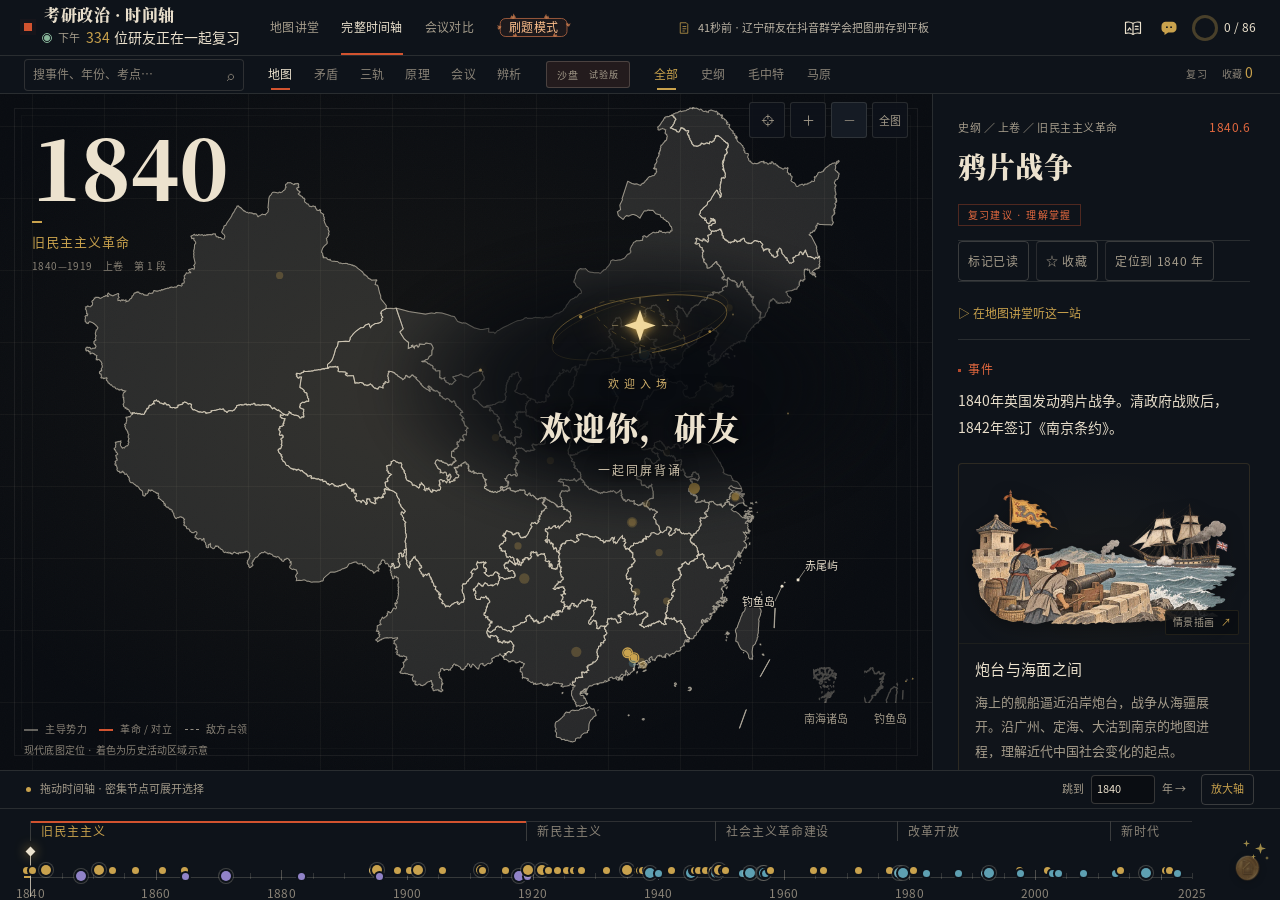
==== commit 96607a4e: "补全刷题模式与 lecture.html，适配 GitHub Pages 静态托管 - 新增 lecture.html：原站靠 Cloudflare clean-URL 重写，静态托管需实体文件 - " ====
--- a/kaoyan-review.html
+++ b/kaoyan-review.html
@@ -2890,7 +2890,7 @@
 
 const PROGRESS_ALIASES = {"过渡时期总路线1953.1": "过渡时期总路线1953.6", "一五计划完成1957": "一五计划完成1957.12"};
 </script>
-<script src="src/meeting-data.js?v=16"></script><script src="src/lecture-data.js"></script><script src="src/study-scenes.js?v=16"></script><script src="src/study-ui.js?v=61"></script><script src="src/study-together.js?v=42"></script><script src="src/study-welcome.js?v=43"></script><script src="src/study-community.js?v=33"></script><script src="src/study-resources.js?v=61"></script>
+<script src="src/meeting-data.js?v=16"></script><script src="src/lecture-data.js"></script><script src="src/study-scenes.js?v=16"></script><script src="src/study-ui.js?v=61"></script><script src="src/study-together.js?v=42"></script><script src="src/study-welcome.js?v=44"></script><script src="src/study-community.js?v=33"></script><script src="src/study-resources.js?v=61"></script>
 <script src="src/study-map.js?v=29"></script>
 <script>"use strict";
 /* ============================================================
